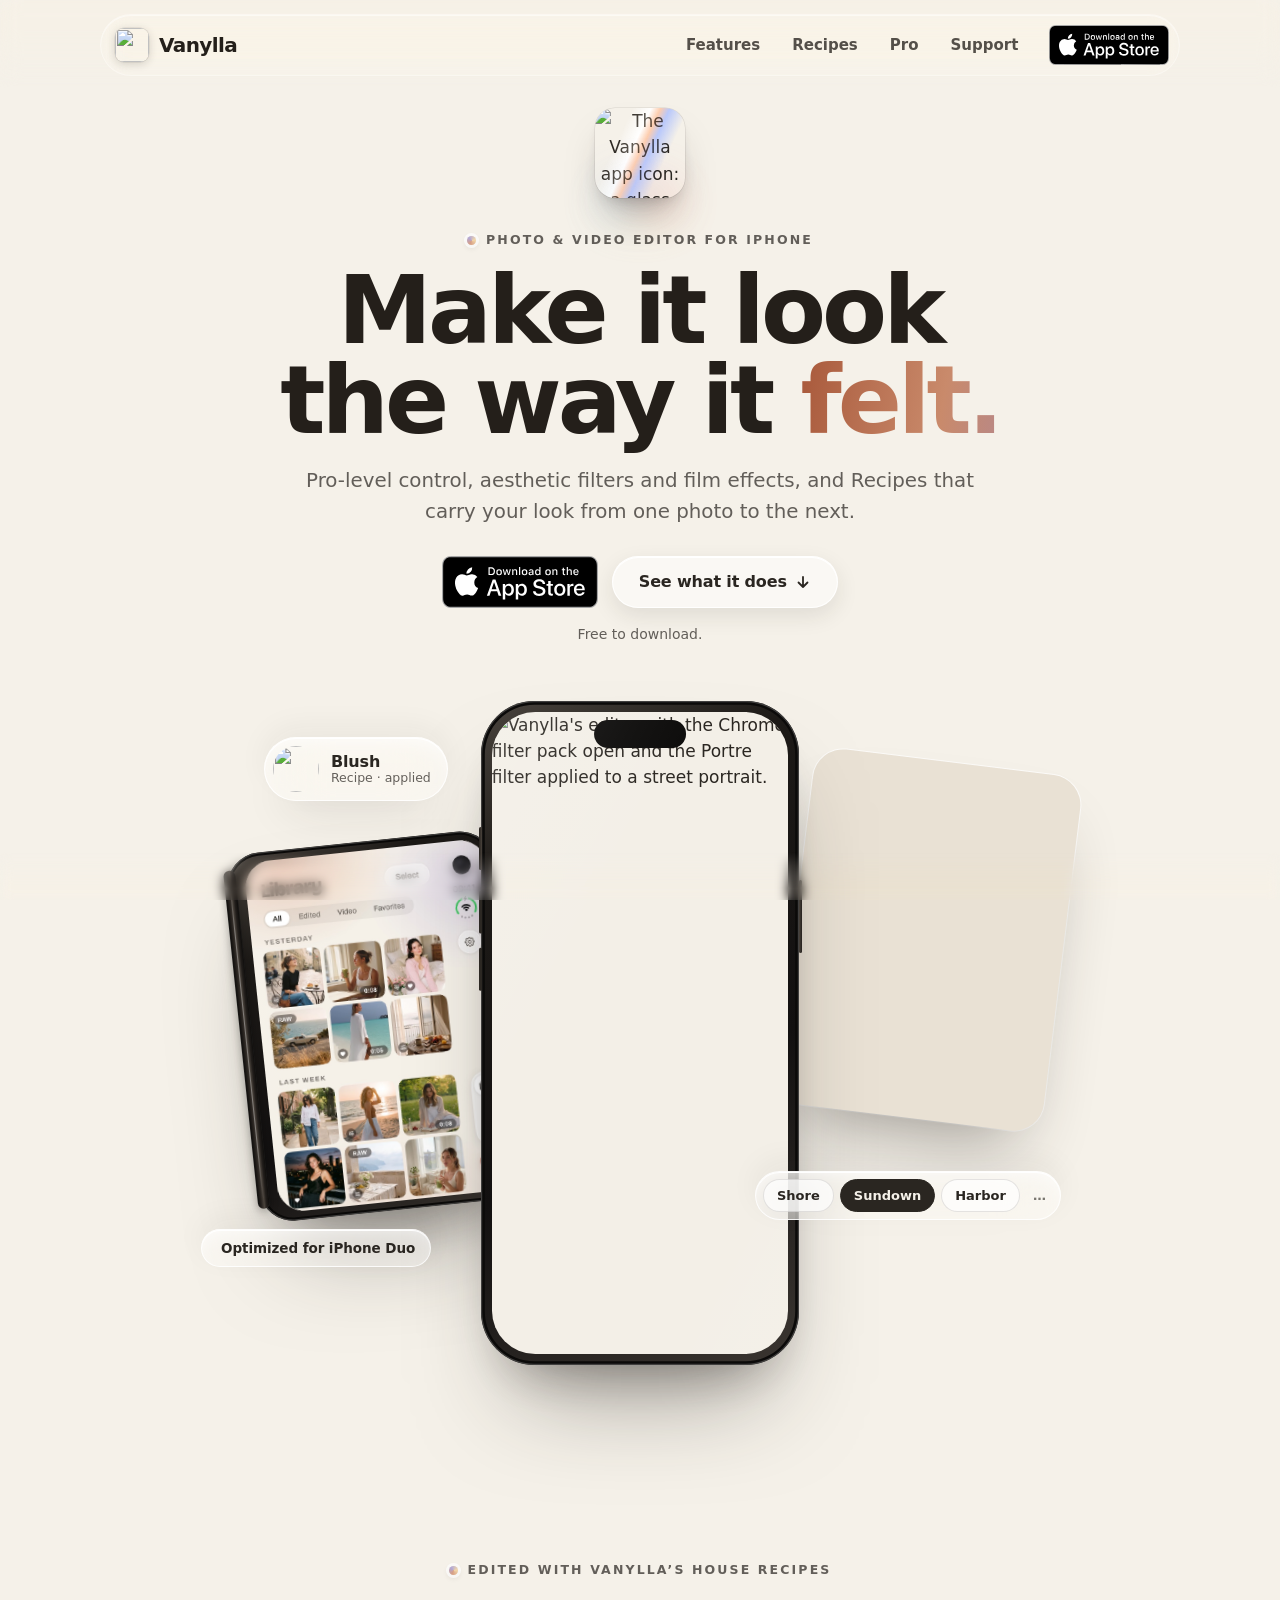
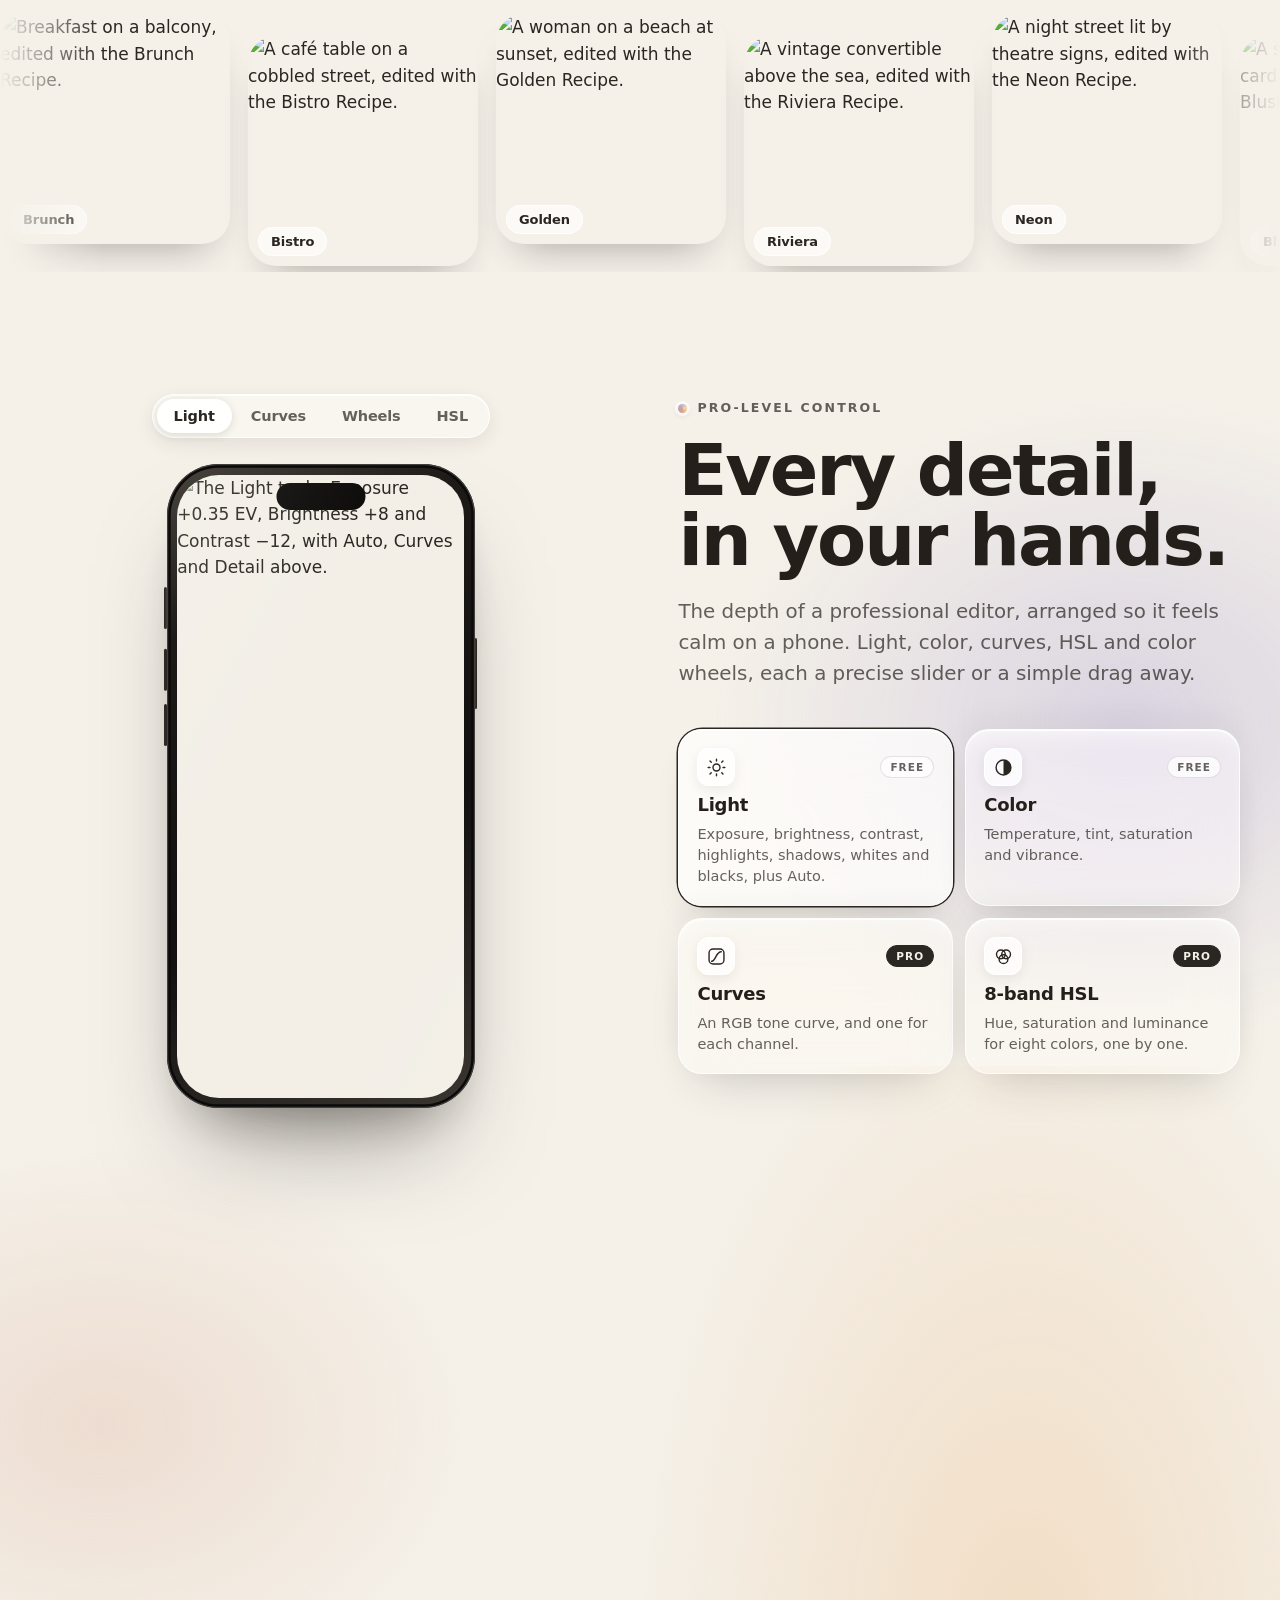
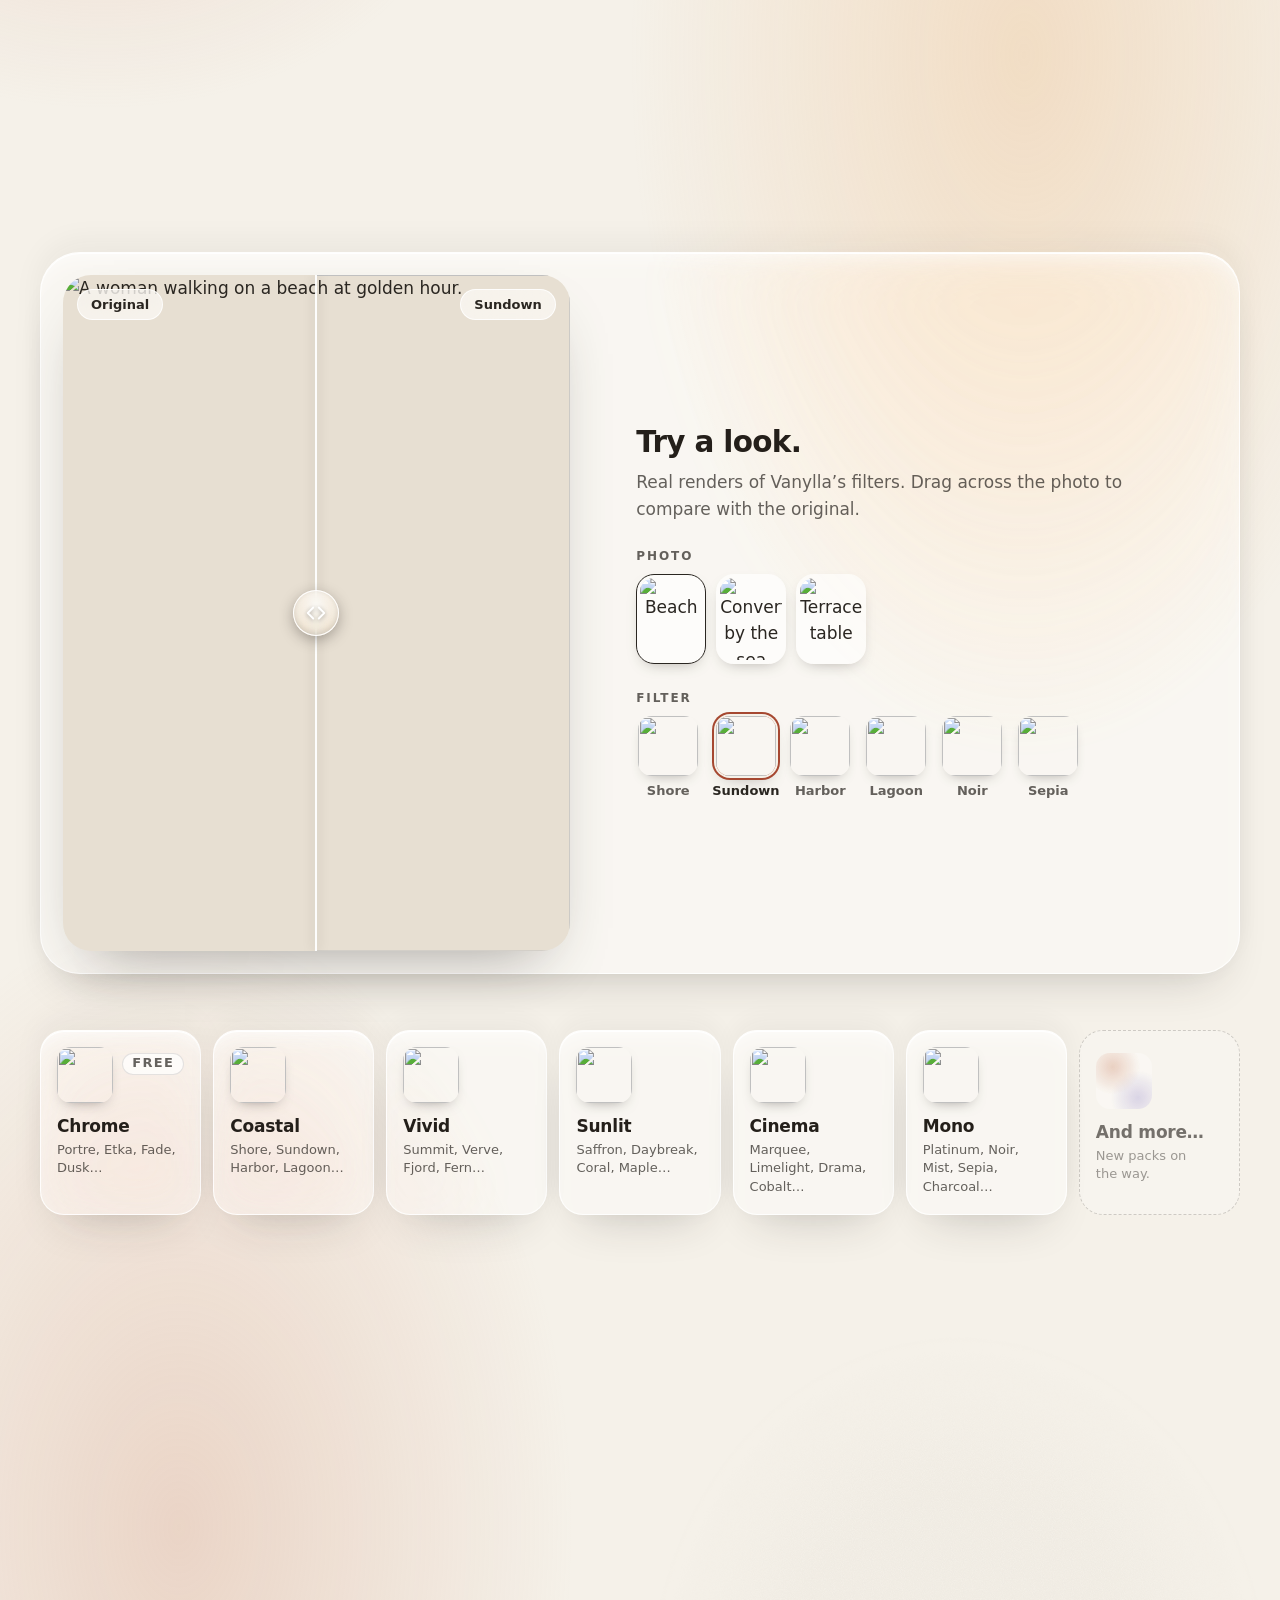
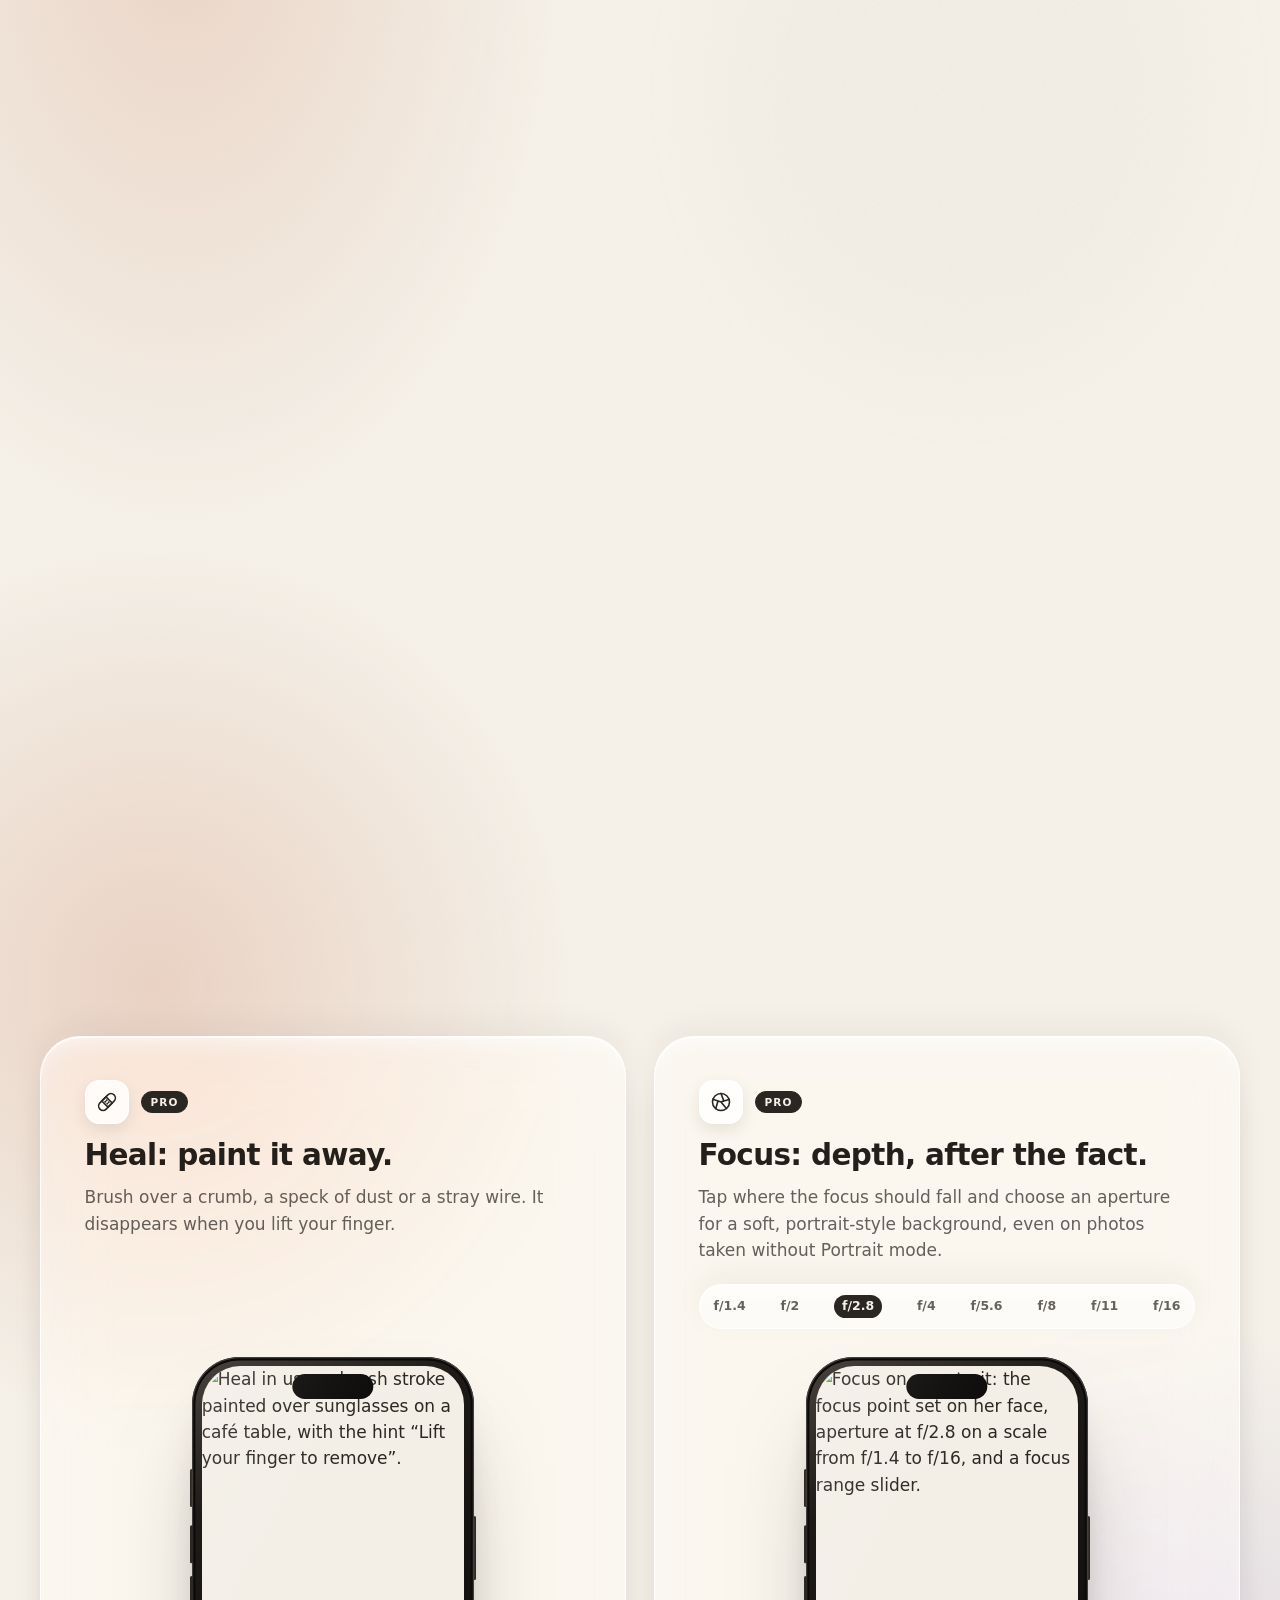
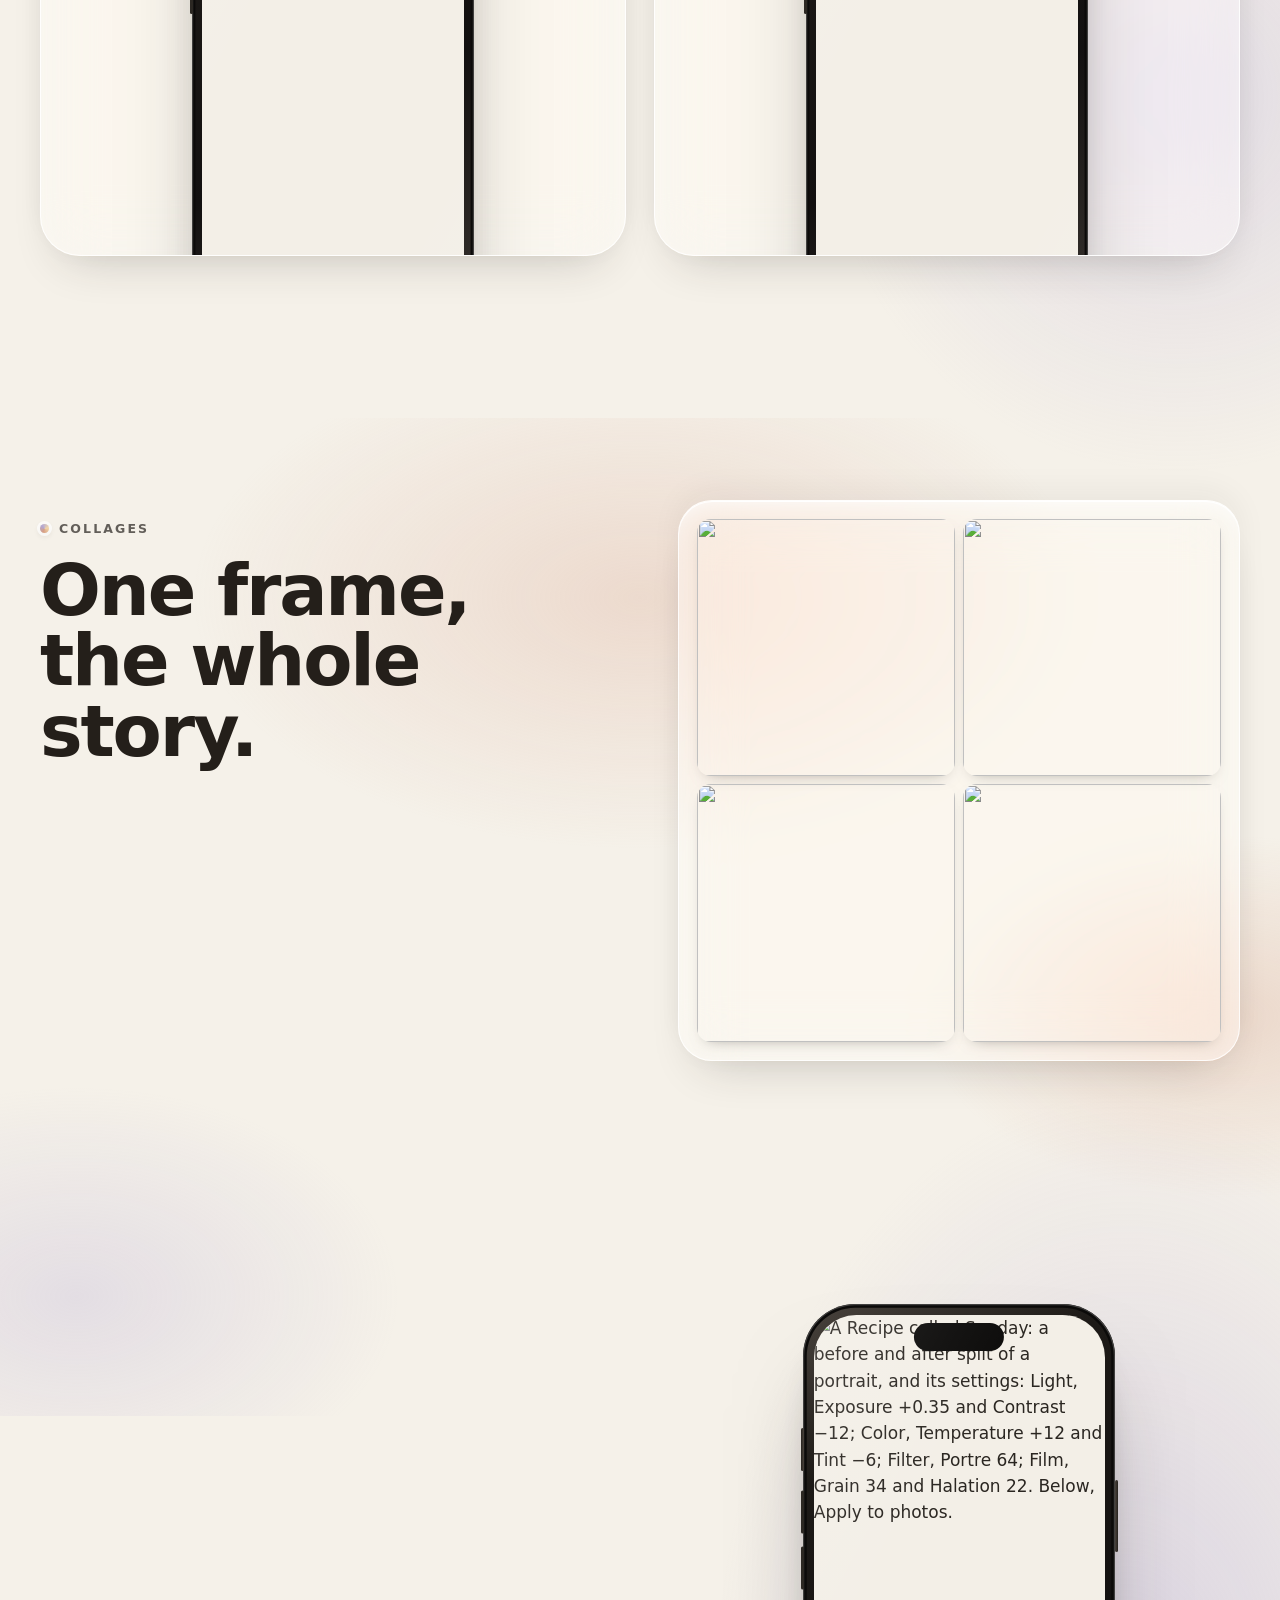
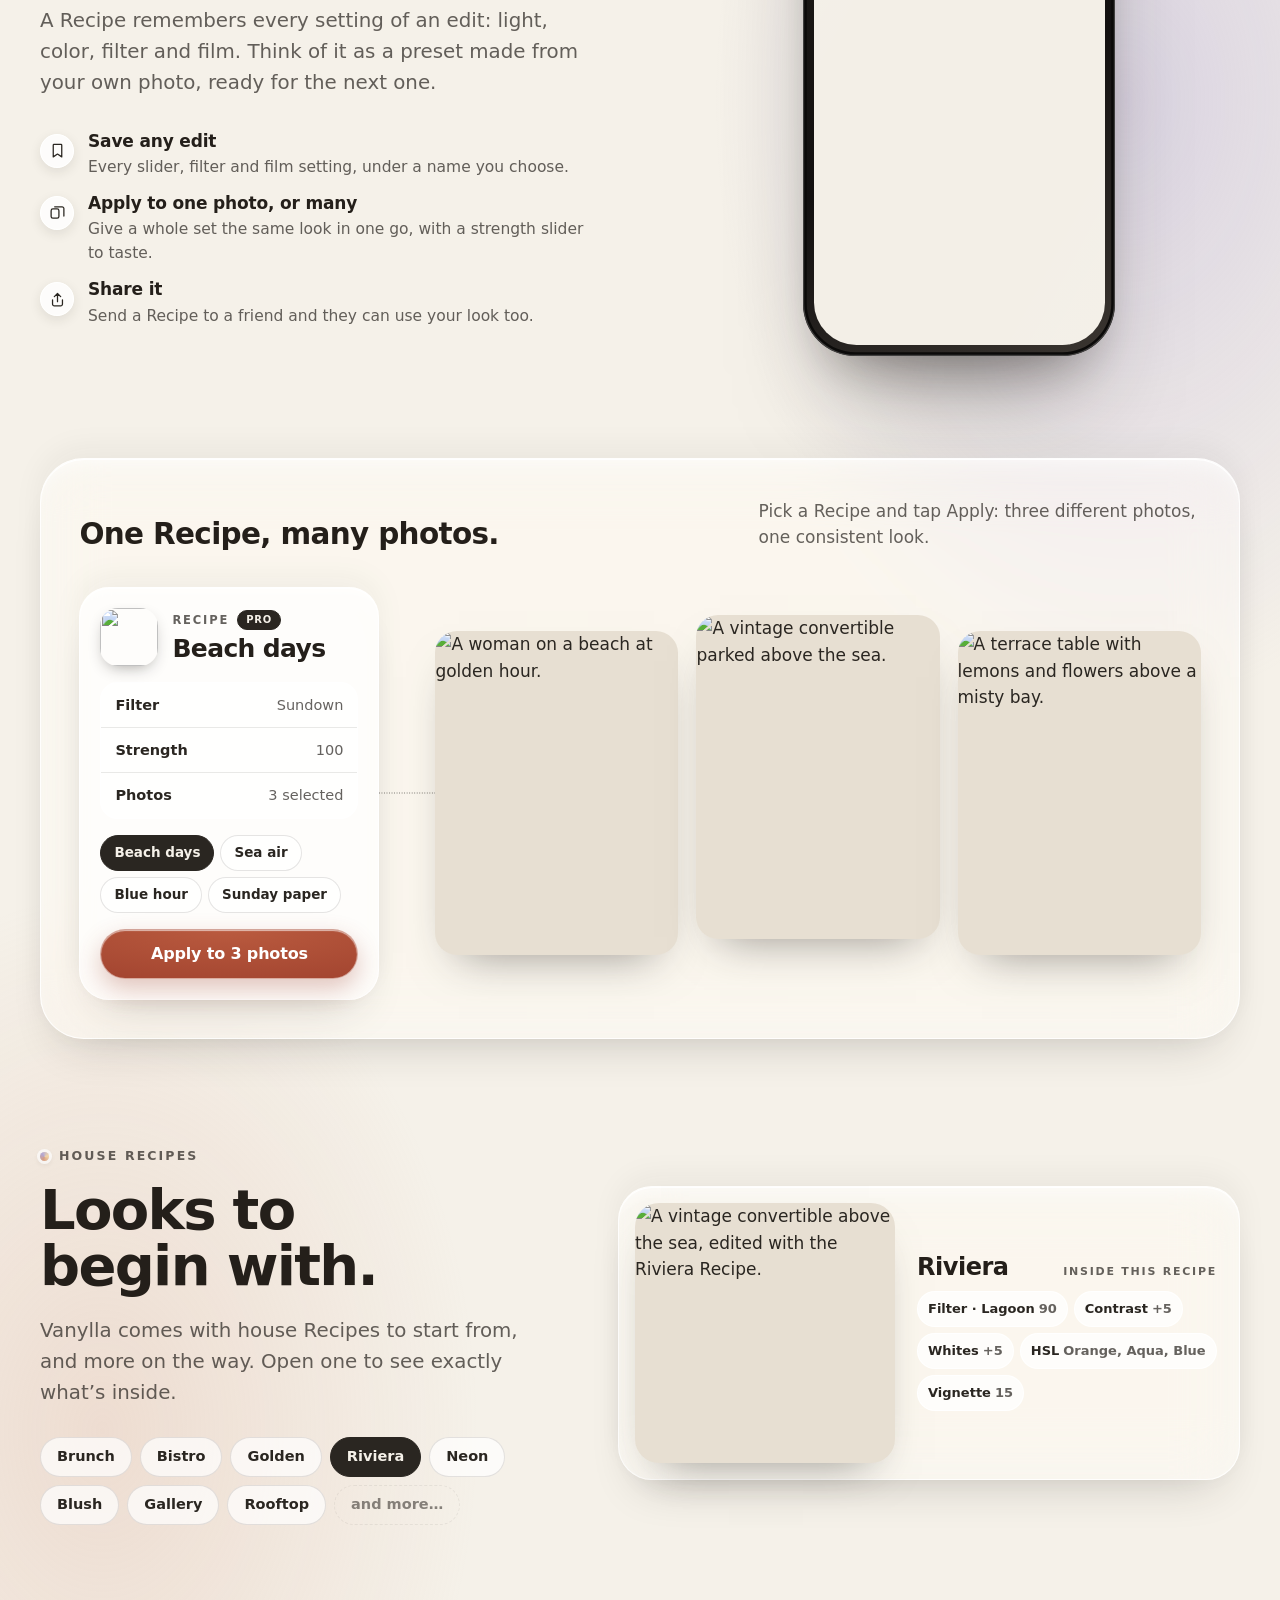
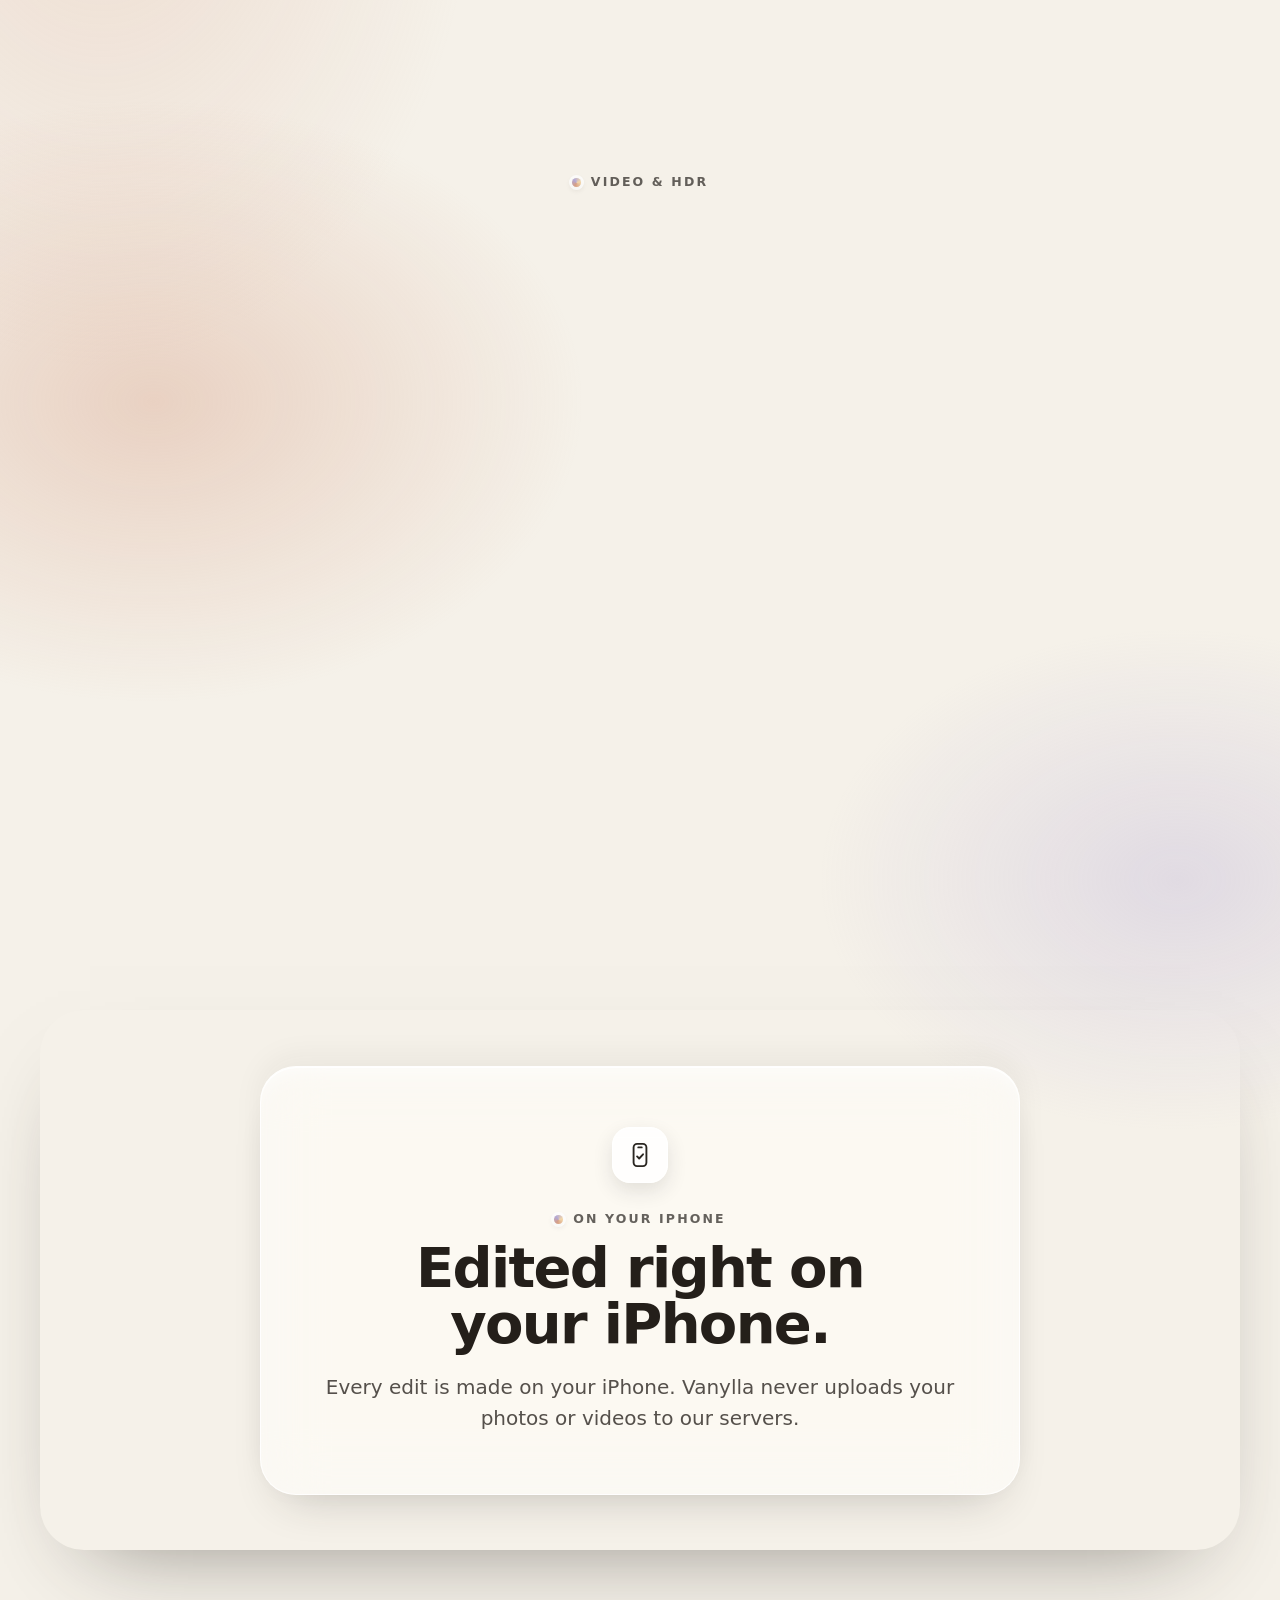
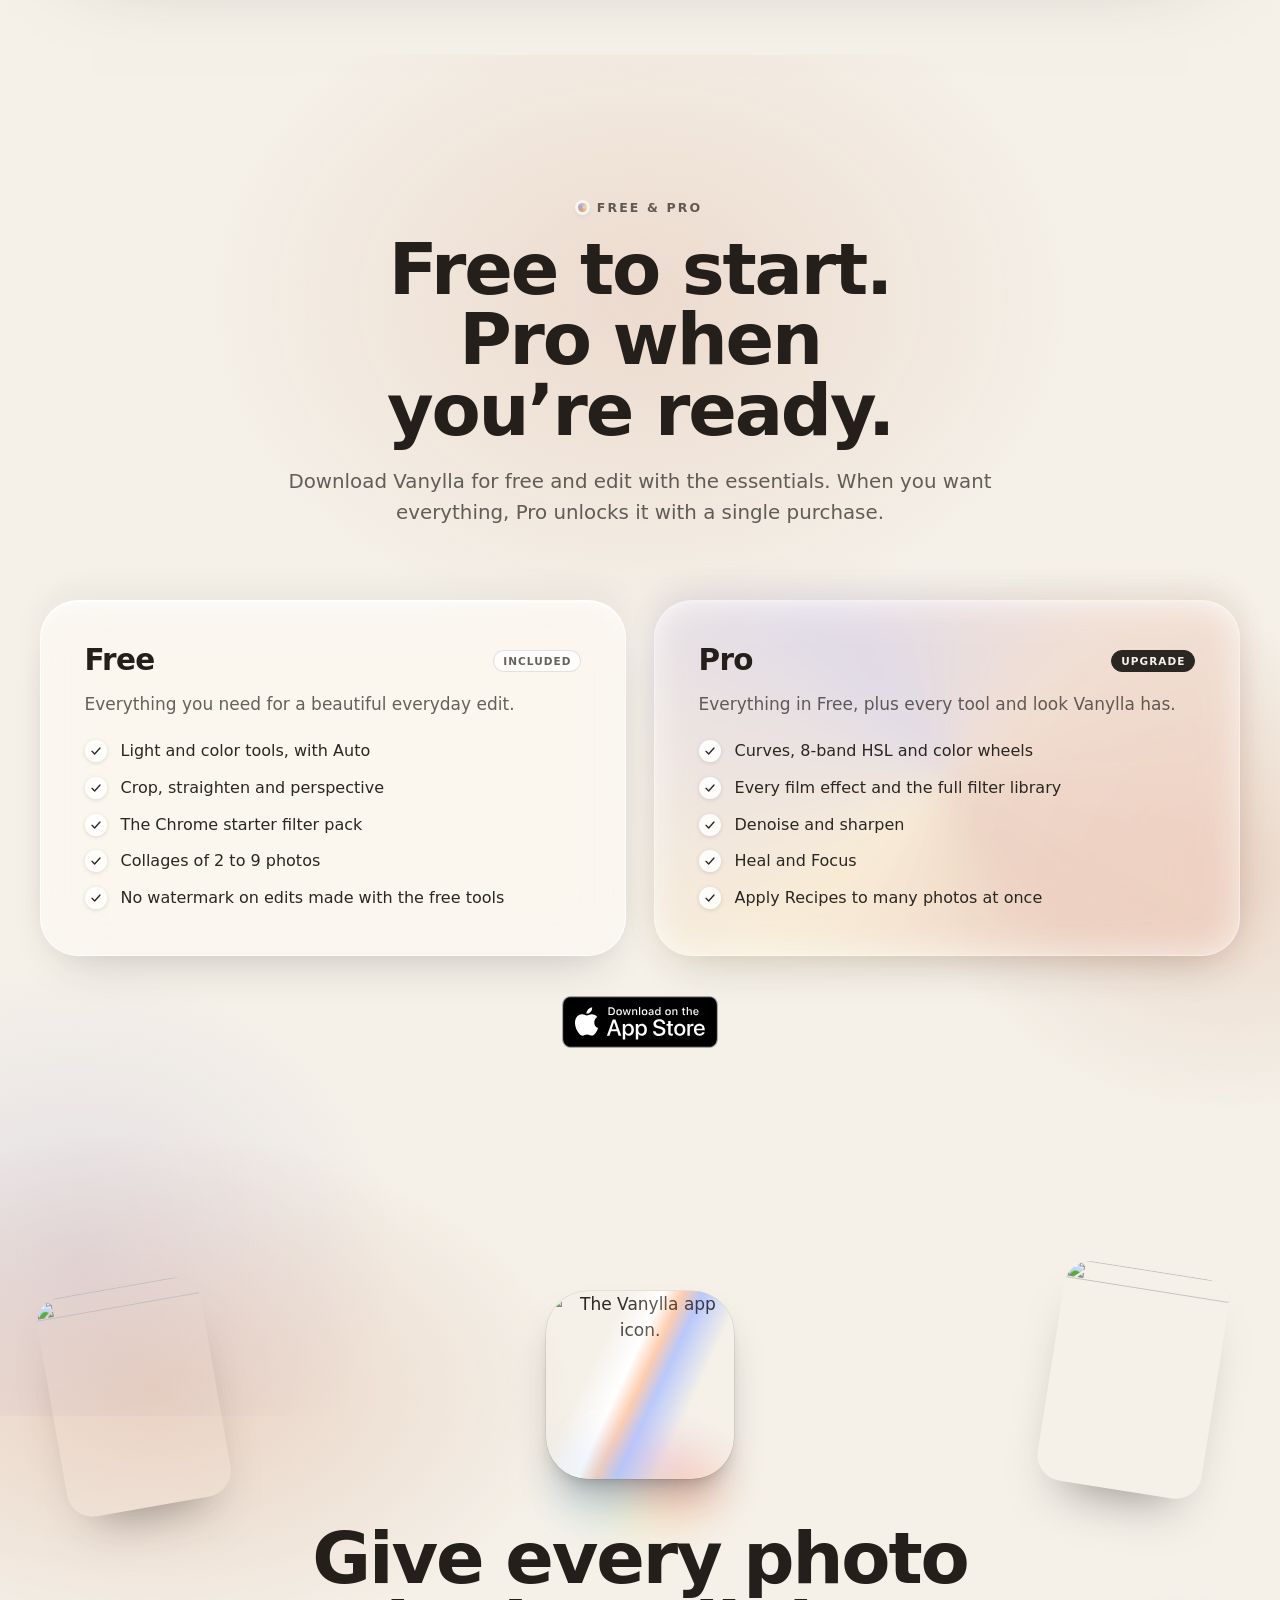
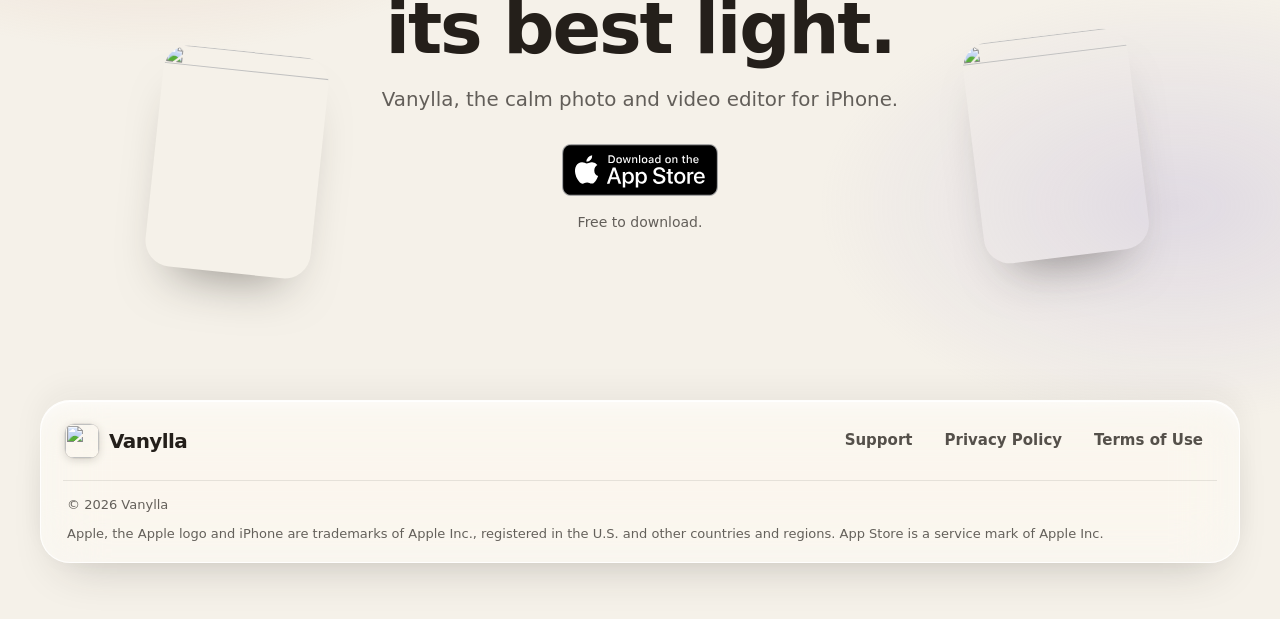
==== index.html @ 4b3074e1 "Official App Store badge; fixed compare slider; no counts of looks; iPhone Duo in the hero; film hea" ====
<!doctype html>
<html lang="en">
<head>
  <meta charset="utf-8">
  <meta name="viewport" content="width=device-width, initial-scale=1, viewport-fit=cover">
  <title>Vanylla — Photo &amp; video editor for iPhone</title>
  <meta name="description" content="Vanylla is a photo and video editor for iPhone: pro-level controls, aesthetic filters and film effects, Heal and Focus, collages, and Recipes that carry your look from one photo to many.">
  <meta name="theme-color" content="#F5F1E9">
  <meta name="color-scheme" content="light">
  <link rel="canonical" href="https://davidkalaejian.github.io/Vanylla.app/">
  <link rel="icon" type="image/png" sizes="64x64" href="assets/icon/favicon-64.png">
  <link rel="apple-touch-icon" href="assets/icon/apple-touch-icon.png">
  <meta property="og:type" content="website">
  <meta property="og:site_name" content="Vanylla">
  <meta property="og:url" content="https://davidkalaejian.github.io/Vanylla.app/">
  <meta property="og:title" content="Vanylla — Photo &amp; video editor for iPhone">
  <meta property="og:description" content="Pro-level control, aesthetic filters and film effects, Heal and Focus, collages, and Recipes that carry your look from one photo to many.">
  <meta property="og:image" content="https://davidkalaejian.github.io/Vanylla.app/assets/og.jpg">
  <meta property="og:image:width" content="1200">
  <meta property="og:image:height" content="630">
  <meta property="og:image:alt" content="The Vanylla app icon on a warm cream background beside photos edited in Vanylla.">
  <meta name="twitter:card" content="summary_large_image">
  <meta name="twitter:title" content="Vanylla — Photo &amp; video editor for iPhone">
  <meta name="twitter:description" content="Pro-level control, aesthetic filters and film effects, Heal and Focus, collages, and Recipes.">
  <meta name="twitter:image" content="https://davidkalaejian.github.io/Vanylla.app/assets/og.jpg">
  <link rel="preload" href="assets/fonts/BricolageGrotesque.woff" as="font" type="font/woff" crossorigin>
  <link rel="preload" href="assets/fonts/Archivo.woff" as="font" type="font/woff" crossorigin>
  <link rel="stylesheet" href="assets/css/site.css">
  <script>
    /* Hide-then-reveal only when JS runs; if site.js never arrives, show everything after 3 s. */
    document.documentElement.classList.add("js");
    setTimeout(function () { if (!window.VANYLLA_READY) document.documentElement.classList.remove("js"); }, 3000);
  </script>
  <script src="assets/js/site.js" defer></script>
</head>
<body>
  <a class="skip-link" href="#main">Skip to content</a>
  <div class="atmos" aria-hidden="true"><i></i><i></i><i></i></div>
  <div class="edge edge--top" aria-hidden="true"></div>
  <div class="edge edge--bottom" aria-hidden="true"></div>

  <header class="nav" data-nav>
    <nav class="nav-bar" aria-label="Primary">
      <a class="brand" href="index.html" aria-label="Vanylla, home">
        <img src="assets/icon/icon-128.jpg" width="34" height="34" alt="">
        <span>Vanylla</span>
      </a>
      <ul class="nav-links">
        <li><a href="#features">Features</a></li>
        <li><a href="#recipes">Recipes</a></li>
        <li><a href="#pro">Pro</a></li>
        <li><a href="support.html">Support</a></li>
      </ul>
      <a class="badge badge--nav" data-store href="#download"><img src="assets/img/app-store-badge.svg" alt="Download on the App Store" width="120" height="40"></a>
      <button class="nav-menu" type="button" aria-expanded="false" aria-controls="nav-sheet" data-menu>
        <span class="visually-hidden">Menu</span>
        <svg class="i-open" viewBox="0 0 24 24" aria-hidden="true"><path d="M4 8h16M4 16h16" stroke="currentColor" stroke-width="2" stroke-linecap="round"/></svg>
        <svg class="i-close" viewBox="0 0 24 24" aria-hidden="true"><path d="M6 6l12 12M18 6L6 18" stroke="currentColor" stroke-width="2" stroke-linecap="round"/></svg>
      </button>
    </nav>
    <div class="nav-sheet glass" id="nav-sheet">
      <a href="#features">Features</a>
      <a href="#recipes">Recipes</a>
      <a href="#pro">Pro</a>
      <a href="support.html">Support</a>
    </div>
  </header>

  <main id="main">
    <!-- Hero -->
    <section class="section hero" id="top" aria-labelledby="hero-title" data-hero>
      <div class="wrap hero-copy" data-hero-copy data-stagger>
        <div class="app-icon reveal">
          <div class="float">
            <img src="assets/icon/icon-512.jpg" width="512" height="512" alt="The Vanylla app icon: a glass and paper V with a terracotta dot.">
            <span class="caustic" aria-hidden="true"></span>
          </div>
          <span class="glow" aria-hidden="true"></span>
        </div>
        <p class="eyebrow reveal">Photo &amp; video editor for iPhone</p>
        <h1 class="display reveal" id="hero-title">Make it look the way it <span class="shine">felt.</span></h1>
        <p class="lede reveal">Pro-level control, aesthetic filters and film effects, and Recipes that carry your look from one photo to the next.</p>
        <div class="cta-row reveal">
          <a class="badge" data-store href="#download"><img src="assets/img/app-store-badge.svg" alt="Download on the App Store" width="156" height="52"></a>
          <a class="btn-glass" href="#features">See what it does
            <svg viewBox="0 0 16 16" aria-hidden="true"><path d="M8 3v10M3.5 8.5 8 13l4.5-4.5" fill="none" stroke="currentColor" stroke-width="1.8" stroke-linecap="round" stroke-linejoin="round"/></svg>
          </a>
        </div>
        <p class="fine reveal">Free to download.</p>
      </div>

      <div class="wrap hero-stage">
        <div class="hs-left"><div class="px" data-depth="0.04">
          <div class="duo-device reveal" style="--i:1">
            <div class="duo-screen"><img src="assets/img/screens/duo-library.jpg" srcset="assets/img/screens/duo-library.jpg 699w, assets/img/screens/duo-library-1398.jpg 1398w" sizes="(max-width: 640px) 196px, 290px" width="699" height="1017" alt="Vanylla's Library on the cover display of a folded iPhone Duo, with its rail of tabs at the side."></div>
          </div>
          <p class="duo-label glass reveal" style="--i:4"><svg viewBox="0 0 24 24" aria-hidden="true"><rect x="4.5" y="3" width="15" height="18" rx="3.2"/><path d="M4.5 6.5v11"/></svg>Optimized for iPhone Duo</p>
        </div></div>
        <div class="hs-center"><div class="px" data-depth="-0.03">
          <div class="phone reveal" style="--i:2">
            <div class="screen"><img src="assets/img/screens/editor-filters.jpg" srcset="assets/img/screens/editor-filters.jpg 599w, assets/img/screens/editor-filters-1179.jpg 1179w" sizes="(max-width: 640px) 236px, 296px" width="599" height="1300" alt="Vanylla's editor with the Chrome filter pack open and the Portre filter applied to a street portrait."></div>
          </div>
        </div></div>
        <div class="hs-right"><div class="px" data-depth="0.05">
          <div class="video-card reveal" style="--i:3">
            <video data-autoplay muted loop playsinline preload="metadata" poster="assets/video/cafe-window-matcha-poster.jpg" width="540" height="720" aria-label="A short clip: a woman drinking matcha by a sunny window.">
              <source src="assets/video/cafe-window-matcha.mp4" type="video/mp4">
            </video>
          </div>
        </div></div>

        <div class="float-ui fu-recipe glass reveal px" data-depth="0.03" style="--i:4" aria-hidden="true">
          <img src="assets/img/recipes/recipe-pink-soft-after.jpg" width="508" height="508" alt="">
          <span><b>Blush</b><small>Recipe · applied</small></span>
        </div>
        <div class="float-ui fu-chips glass reveal px" data-depth="0.03" style="--i:5" aria-hidden="true">
          <span>Shore</span><span class="on">Sundown</span><span>Harbor</span><span class="more">…</span>
        </div>
        <p class="duo-label-m glass reveal" style="--i:5" aria-hidden="true"><svg viewBox="0 0 24 24" aria-hidden="true"><rect x="4.5" y="3" width="15" height="18" rx="3.2"/><path d="M4.5 6.5v11"/></svg>Optimized for iPhone Duo</p>
      </div>
    </section>

    <!-- Ribbon of house Recipes -->
    <section class="ribbon-section" aria-label="Photos edited with Vanylla's house Recipes">
      <p class="eyebrow ribbon-label reveal">Edited with Vanylla’s house Recipes</p>
      <div class="ribbon reveal">
        <div class="ribbon-track">
          <figure><img draggable="false" src="assets/img/recipes/recipe-warm-morning-after.jpg" width="508" height="508" loading="lazy" decoding="async" alt="Breakfast on a balcony, edited with the Brunch Recipe."><figcaption>Brunch</figcaption></figure>
          <figure><img draggable="false" src="assets/img/recipes/recipe-soft-cafe-after.jpg" width="508" height="508" loading="lazy" decoding="async" alt="A café table on a cobbled street, edited with the Bistro Recipe."><figcaption>Bistro</figcaption></figure>
          <figure><img draggable="false" src="assets/img/recipes/recipe-golden-glow-after.jpg" width="508" height="508" loading="lazy" decoding="async" alt="A woman on a beach at sunset, edited with the Golden Recipe."><figcaption>Golden</figcaption></figure>
          <figure><img draggable="false" src="assets/img/recipes/recipe-vivid-coast-after.jpg" width="508" height="508" loading="lazy" decoding="async" alt="A vintage convertible above the sea, edited with the Riviera Recipe."><figcaption>Riviera</figcaption></figure>
          <figure><img draggable="false" src="assets/img/recipes/recipe-city-night-after.jpg" width="508" height="508" loading="lazy" decoding="async" alt="A night street lit by theatre signs, edited with the Neon Recipe."><figcaption>Neon</figcaption></figure>
          <figure><img draggable="false" src="assets/img/recipes/recipe-pink-soft-after.jpg" width="508" height="508" loading="lazy" decoding="async" alt="A soft portrait in a pink cardigan, edited with the Blush Recipe."><figcaption>Blush</figcaption></figure>
          <figure><img draggable="false" src="assets/img/recipes/recipe-street-mono-after.jpg" width="508" height="508" loading="lazy" decoding="async" alt="A laughing woman at a café, in black and white with the Gallery Recipe."><figcaption>Gallery</figcaption></figure>
          <figure><img draggable="false" src="assets/img/recipes/recipe-dusk-cool-after.jpg" width="508" height="508" loading="lazy" decoding="async" alt="A portrait on a rooftop at dusk, edited with the Rooftop Recipe."><figcaption>Rooftop</figcaption></figure>
          <!-- second pass for a seamless loop -->
          <figure aria-hidden="true"><img draggable="false" src="assets/img/recipes/recipe-warm-morning-after.jpg" width="508" height="508" loading="lazy" decoding="async" alt=""><figcaption>Brunch</figcaption></figure>
          <figure aria-hidden="true"><img draggable="false" src="assets/img/recipes/recipe-soft-cafe-after.jpg" width="508" height="508" loading="lazy" decoding="async" alt=""><figcaption>Bistro</figcaption></figure>
          <figure aria-hidden="true"><img draggable="false" src="assets/img/recipes/recipe-golden-glow-after.jpg" width="508" height="508" loading="lazy" decoding="async" alt=""><figcaption>Golden</figcaption></figure>
          <figure aria-hidden="true"><img draggable="false" src="assets/img/recipes/recipe-vivid-coast-after.jpg" width="508" height="508" loading="lazy" decoding="async" alt=""><figcaption>Riviera</figcaption></figure>
          <figure aria-hidden="true"><img draggable="false" src="assets/img/recipes/recipe-city-night-after.jpg" width="508" height="508" loading="lazy" decoding="async" alt=""><figcaption>Neon</figcaption></figure>
          <figure aria-hidden="true"><img draggable="false" src="assets/img/recipes/recipe-pink-soft-after.jpg" width="508" height="508" loading="lazy" decoding="async" alt=""><figcaption>Blush</figcaption></figure>
          <figure aria-hidden="true"><img draggable="false" src="assets/img/recipes/recipe-street-mono-after.jpg" width="508" height="508" loading="lazy" decoding="async" alt=""><figcaption>Gallery</figcaption></figure>
          <figure aria-hidden="true"><img draggable="false" src="assets/img/recipes/recipe-dusk-cool-after.jpg" width="508" height="508" loading="lazy" decoding="async" alt=""><figcaption>Rooftop</figcaption></figure>
        </div>
      </div>
    </section>

    <!-- Pro-level control -->
    <section class="section" id="features" aria-labelledby="features-title">
      <div class="wash wash--lilac" data-shift="0.14" aria-hidden="true"></div>
      <div class="wrap split">
        <div class="showcase">
          <div class="seg reveal" role="tablist" aria-label="Editor screens" data-tabs>
            <button type="button" role="tab" id="tab-light" aria-controls="panel-control" aria-selected="true">Light</button>
            <button type="button" role="tab" id="tab-curves" aria-controls="panel-control" aria-selected="false" tabindex="-1">Curves</button>
            <button type="button" role="tab" id="tab-wheels" aria-controls="panel-control" aria-selected="false" tabindex="-1">Wheels</button>
            <button type="button" role="tab" id="tab-hsl" aria-controls="panel-control" aria-selected="false" tabindex="-1">HSL</button>
          </div>
          <div class="phone reveal" id="panel-control" role="tabpanel" aria-labelledby="tab-light" style="--i:1">
            <div class="screen">
              <div class="layer is-on" data-panel="tab-light"><img src="assets/img/screens/editor-light.jpg" srcset="assets/img/screens/editor-light.jpg 599w, assets/img/screens/editor-light-1179.jpg 1179w" sizes="(max-width: 640px) 260px, 290px" width="599" height="1300" loading="lazy" decoding="async" alt="The Light tools: Exposure +0.35 EV, Brightness +8 and Contrast −12, with Auto, Curves and Detail above."></div>
              <div class="layer" data-panel="tab-curves" aria-hidden="true"><img src="assets/img/screens/editor-curves.jpg" srcset="assets/img/screens/editor-curves.jpg 599w, assets/img/screens/editor-curves-1179.jpg 1179w" sizes="(max-width: 640px) 260px, 290px" width="599" height="1300" loading="lazy" decoding="async" alt="The tone curve over a histogram, with RGB, red, green and blue channels and a point reading In 174, Out 200."></div>
              <div class="layer" data-panel="tab-wheels" aria-hidden="true"><img src="assets/img/screens/editor-wheels.jpg" srcset="assets/img/screens/editor-wheels.jpg 599w, assets/img/screens/editor-wheels-1179.jpg 1179w" sizes="(max-width: 640px) 260px, 290px" width="599" height="1300" loading="lazy" decoding="async" alt="Three color wheels for shadows, midtones and highlights: shadows toward teal, highlights toward amber."></div>
              <div class="layer" data-panel="tab-hsl" aria-hidden="true"><img src="assets/img/screens/editor-hsl.jpg" srcset="assets/img/screens/editor-hsl.jpg 599w, assets/img/screens/editor-hsl-1179.jpg 1179w" sizes="(max-width: 640px) 260px, 290px" width="599" height="1300" loading="lazy" decoding="async" alt="The HSL tool with eight color swatches; orange selected with hue +12° and saturation +8."></div>
            </div>
          </div>
        </div>

        <div class="feat-copy">
          <div class="sh" data-stagger>
            <p class="eyebrow reveal">Pro-level control</p>
            <h2 class="display reveal" id="features-title">Every detail, in your hands.</h2>
            <p class="lede reveal">The depth of a professional editor, arranged so it feels calm on a phone. Light, color, curves, HSL and color wheels, each a precise slider or a simple drag away.</p>
          </div>
          <ul class="tools" data-stagger>
            <li class="tool glass glass-card reveal" data-tool="tab-light">
              <div class="tool-top"><span class="ico"><svg viewBox="0 0 24 24" aria-hidden="true"><circle cx="12" cy="12" r="4"/><path d="M12 2.5v2M12 19.5v2M4.6 4.6 6 6M18 18l1.4 1.4M2.5 12h2M19.5 12h2M4.6 19.4 6 18M18 6l1.4-1.4"/></svg></span><span class="tag">Free</span></div>
              <h3 class="h4"><button type="button" class="tool-link" data-show-tab="tab-light" aria-controls="panel-control">Light</button></h3>
              <p>Exposure, brightness, contrast, highlights, shadows, whites and blacks, plus Auto.</p>
            </li>
            <li class="tool glass glass-card reveal">
              <div class="tool-top"><span class="ico"><svg viewBox="0 0 24 24" aria-hidden="true"><circle cx="12" cy="12" r="8.5"/><path d="M12 3.5a8.5 8.5 0 0 1 0 17z" fill="currentColor" stroke="none" style="fill:var(--ink)"/></svg></span><span class="tag">Free</span></div>
              <h3 class="h4">Color</h3>
              <p>Temperature, tint, saturation and vibrance.</p>
            </li>
            <li class="tool glass glass-card reveal" data-tool="tab-curves">
              <div class="tool-top"><span class="ico"><svg viewBox="0 0 24 24" aria-hidden="true"><rect x="3.5" y="3.5" width="17" height="17" rx="4.5"/><path d="M6.5 17.5c5-.6 4.6-11 11-11"/></svg></span><span class="tag tag--pro">Pro</span></div>
              <h3 class="h4"><button type="button" class="tool-link" data-show-tab="tab-curves" aria-controls="panel-control">Curves</button></h3>
              <p>An RGB tone curve, and one for each channel.</p>
            </li>
            <li class="tool glass glass-card reveal" data-tool="tab-hsl">
              <div class="tool-top"><span class="ico"><svg viewBox="0 0 24 24" aria-hidden="true"><circle cx="9" cy="9.5" r="5"/><circle cx="15" cy="9.5" r="5"/><circle cx="12" cy="15" r="5"/></svg></span><span class="tag tag--pro">Pro</span></div>
              <h3 class="h4"><button type="button" class="tool-link" data-show-tab="tab-hsl" aria-controls="panel-control">8-band HSL</button></h3>
              <p>Hue, saturation and luminance for eight colors, one by one.</p>
            </li>
            <li class="tool glass glass-card reveal" data-tool="tab-wheels">
              <div class="tool-top"><span class="ico"><svg viewBox="0 0 24 24" aria-hidden="true"><circle cx="12" cy="12" r="8.5"/><circle cx="14.6" cy="9.8" r="2.1"/></svg></span><span class="tag tag--pro">Pro</span></div>
              <h3 class="h4"><button type="button" class="tool-link" data-show-tab="tab-wheels" aria-controls="panel-control">Color wheels</button></h3>
              <p>Tone shadows, midtones and highlights separately.</p>
            </li>
            <li class="tool glass glass-card reveal">
              <div class="tool-top"><span class="ico"><svg viewBox="0 0 24 24" aria-hidden="true"><path d="M12 4.2 20.4 19H3.6z"/><path d="M12 4.2V19"/></svg></span><span class="tag tag--pro">Pro</span></div>
              <h3 class="h4">Detail</h3>
              <p>Denoise and sharpen, for crisp edges and clean shadows.</p>
            </li>
          </ul>
        </div>
      </div>
    </section>

    <!-- Filters & film -->
    <section class="section" id="looks" aria-labelledby="looks-title">
      <div class="wash wash--golden" data-shift="0.12" aria-hidden="true"></div>
      <div class="wrap">
        <div class="sh sh--center" data-stagger>
          <p class="eyebrow reveal">Filters &amp; film</p>
          <h2 class="display reveal" id="looks-title">Looks with a soft spot for film.</h2>
          <p class="lede reveal">Aesthetic filters in curated packs, each with an intensity slider. Then add the character of film: grain, halation, bloom and the soft glow that make a photo feel like a memory.</p>
        </div>

        <div class="lab glass glass-card reveal reveal--flat" data-lab>
          <div class="lab-stage" data-lab-stage style="--pos:50%">
            <div class="lab-swap">
              <img draggable="false" class="lab-orig" data-lab-orig src="assets/img/looks/beach-original.jpg" width="896" height="1200" loading="lazy" decoding="async" alt="A woman walking on a beach at golden hour.">
              <div class="lab-looks" data-lab-looks>
                <img draggable="false" data-look="airy-cool" src="assets/img/looks/beach-airy-cool.jpg" width="896" height="1200" loading="lazy" decoding="async" alt="">
                <img draggable="false" data-look="golden-warm" class="is-on" src="assets/img/looks/beach-golden-warm.jpg" width="896" height="1200" loading="lazy" decoding="async" alt="">
                <img draggable="false" data-look="moody-blue" src="assets/img/looks/beach-moody-blue.jpg" width="896" height="1200" loading="lazy" decoding="async" alt="">
                <img draggable="false" data-look="clean-vivid" src="assets/img/looks/beach-clean-vivid.jpg" width="896" height="1200" loading="lazy" decoding="async" alt="">
                <img draggable="false" data-look="mono-contrast" src="assets/img/looks/beach-mono-contrast.jpg" width="896" height="1200" loading="lazy" decoding="async" alt="">
                <img draggable="false" data-look="mono-warm" src="assets/img/looks/beach-mono-warm.jpg" width="896" height="1200" loading="lazy" decoding="async" alt="">
              </div>
            </div>
            <span class="lab-tag lab-tag--l" aria-hidden="true">Original</span>
            <span class="lab-tag lab-tag--r" aria-hidden="true" data-lab-name>Sundown</span>
            <div class="lab-divider" aria-hidden="true"><span class="lab-knob"><svg viewBox="0 0 24 24"><path d="M9 6 3 12l6 6M15 6l6 6-6 6"/></svg></span></div>
            <input class="lab-range" type="range" min="0" max="100" step="1" value="50" aria-label="Compare: drag left to see more of the filter, right to see more of the original" data-lab-range>
          </div>
          <div class="lab-controls">
            <h3 class="h3">Try a look.</h3>
            <p class="body-72" style="margin:0">Real renders of Vanylla’s filters. Drag across the photo to compare with the original.</p>
            <p class="lab-label" id="lab-photo-label">Photo</p>
            <div class="lab-photos" role="radiogroup" aria-labelledby="lab-photo-label" data-radio="photo">
              <button type="button" class="photo-btn" role="radio" aria-checked="true" data-value="beach"><img src="assets/img/looks/thumb-beach.jpg" width="149" height="200" alt="Beach"></button>
              <button type="button" class="photo-btn" role="radio" aria-checked="false" tabindex="-1" data-value="conv"><img src="assets/img/looks/thumb-conv.jpg" width="149" height="200" alt="Convertible by the sea"></button>
              <button type="button" class="photo-btn" role="radio" aria-checked="false" tabindex="-1" data-value="terrace"><img src="assets/img/looks/thumb-terrace.jpg" width="149" height="200" alt="Terrace table"></button>
            </div>
            <p class="lab-label" id="lab-look-label">Filter</p>
            <div class="look-strip" role="radiogroup" aria-labelledby="lab-look-label" data-radio="look">
              <button type="button" class="look-btn" role="radio" aria-checked="false" tabindex="-1" data-value="airy-cool"><img data-thumb src="assets/img/looks/thumb-beach-airy-cool.jpg" width="160" height="160" alt=""><span>Shore</span></button>
              <button type="button" class="look-btn" role="radio" aria-checked="true" data-value="golden-warm"><img data-thumb src="assets/img/looks/thumb-beach-golden-warm.jpg" width="160" height="160" alt=""><span>Sundown</span></button>
              <button type="button" class="look-btn" role="radio" aria-checked="false" tabindex="-1" data-value="moody-blue"><img data-thumb src="assets/img/looks/thumb-beach-moody-blue.jpg" width="160" height="160" alt=""><span>Harbor</span></button>
              <button type="button" class="look-btn" role="radio" aria-checked="false" tabindex="-1" data-value="clean-vivid"><img data-thumb src="assets/img/looks/thumb-beach-clean-vivid.jpg" width="160" height="160" alt=""><span>Lagoon</span></button>
              <button type="button" class="look-btn" role="radio" aria-checked="false" tabindex="-1" data-value="mono-contrast"><img data-thumb src="assets/img/looks/thumb-beach-mono-contrast.jpg" width="160" height="160" alt=""><span>Noir</span></button>
              <button type="button" class="look-btn" role="radio" aria-checked="false" tabindex="-1" data-value="mono-warm"><img data-thumb src="assets/img/looks/thumb-beach-mono-warm.jpg" width="160" height="160" alt=""><span>Sepia</span></button>
            </div>
            <p class="visually-hidden" aria-live="polite" data-lab-live></p>
          </div>
        </div>

        <ul class="packs" data-stagger aria-label="Filter packs">
          <li class="pack glass glass-card lift reveal"><div class="pack-top"><img src="assets/img/packs/chrome.jpg" width="160" height="160" loading="lazy" decoding="async" alt=""><span class="tag">Free</span></div><b>Chrome</b><span>Portre, Etka, Fade, Dusk…</span></li>
          <li class="pack glass glass-card lift reveal"><div class="pack-top"><img src="assets/img/packs/coastal.jpg" width="160" height="160" loading="lazy" decoding="async" alt=""></div><b>Coastal</b><span>Shore, Sundown, Harbor, Lagoon…</span></li>
          <li class="pack glass glass-card lift reveal"><div class="pack-top"><img src="assets/img/packs/vivid.jpg" width="160" height="160" loading="lazy" decoding="async" alt=""></div><b>Vivid</b><span>Summit, Verve, Fjord, Fern…</span></li>
          <li class="pack glass glass-card lift reveal"><div class="pack-top"><img src="assets/img/packs/sunlit.jpg" width="160" height="160" loading="lazy" decoding="async" alt=""></div><b>Sunlit</b><span>Saffron, Daybreak, Coral, Maple…</span></li>
          <li class="pack glass glass-card lift reveal"><div class="pack-top"><img src="assets/img/packs/cinema.jpg" width="160" height="160" loading="lazy" decoding="async" alt=""></div><b>Cinema</b><span>Marquee, Limelight, Drama, Cobalt…</span></li>
          <li class="pack glass glass-card lift reveal"><div class="pack-top"><img src="assets/img/packs/mono.jpg" width="160" height="160" loading="lazy" decoding="async" alt=""></div><b>Mono</b><span>Platinum, Noir, Mist, Sepia, Charcoal…</span></li>
          <li class="pack pack--more reveal"><div class="pack-top"><span class="more-swatch" aria-hidden="true"></span></div><b>And more…</b><span>New packs on the way.</span></li>
        </ul>

        <div class="film split split--rev">
          <div class="showcase grain-card">
            <div class="phone reveal">
              <div class="screen"><img src="assets/img/screens/editor-film.jpg" srcset="assets/img/screens/editor-film.jpg 599w, assets/img/screens/editor-film-1179.jpg 1179w" sizes="(max-width: 640px) 260px, 290px" width="599" height="1300" loading="lazy" decoding="async" alt="The Film tools with the Super 8 stock on a rooftop portrait at dusk: Intensity 100, Grain 45, Halation 25."></div>
            </div>
            <div class="float-card fc-stock glass reveal" style="--i:2" aria-hidden="true"><span>Halite</span><span class="on">Super 8</span><span>Gate</span><span class="more">…</span></div>
          </div>
          <div class="film-copy" data-stagger>
            <p class="eyebrow reveal">Film effects</p>
            <h3 class="display h-sub reveal">The feel of film.</h3>
            <p class="lede reveal">Start from a film stock, then set the grain, halation and bloom yourself.</p>
            <ul class="film-grid reveal" aria-label="Film controls">
              <li><i aria-hidden="true"></i>Grain</li>
              <li><i aria-hidden="true"></i>Halation</li>
              <li><i aria-hidden="true"></i>Bloom</li>
              <li><i aria-hidden="true"></i>Chromatic aberration</li>
              <li><i aria-hidden="true"></i>Gate weave</li>
              <li><i aria-hidden="true"></i>Vignette</li>
              <li><i aria-hidden="true"></i>Light leaks</li>
              <li><i aria-hidden="true"></i>Dust</li>
            </ul>
          </div>
        </div>
      </div>
    </section>

    <!-- Heal & Focus -->
    <section class="section" id="tools" aria-labelledby="tools-title">
      <div class="wash wash--peach" data-shift="0.12" aria-hidden="true"></div>
      <div class="wrap">
        <div class="sh sh--center" data-stagger>
          <p class="eyebrow reveal">Heal &amp; Focus</p>
          <h2 class="display reveal" id="tools-title">Lose the distraction. Choose the focus.</h2>
          <p class="lede reveal">Two quiet tools for when a photo is almost perfect.</p>
        </div>
        <div class="duo" data-stagger>
          <article class="duo-card glass glass-card reveal">
            <div class="head"><span class="ico"><svg viewBox="0 0 24 24" aria-hidden="true"><g transform="rotate(-45 12 12)"><rect x="2" y="7.6" width="20" height="8.8" rx="4.4"/><rect x="9" y="7.6" width="6" height="8.8"/><path d="M11 10.6h.01M13 10.6h.01M11 13.4h.01M13 13.4h.01" stroke-width="1.9"/></g></svg></span><span class="tag tag--pro">Pro</span></div>
            <h3 class="h3">Heal: paint it away.</h3>
            <p>Brush over a crumb, a speck of dust or a stray wire. It disappears when you lift your finger.</p>
            <div class="phone-peek">
              <div class="phone">
                <div class="screen"><img src="assets/img/screens/editor-heal.jpg" srcset="assets/img/screens/editor-heal.jpg 599w, assets/img/screens/editor-heal-1179.jpg 1179w" sizes="(max-width: 640px) 250px, 270px" width="599" height="1300" loading="lazy" decoding="async" alt="Heal in use: a brush stroke painted over sunglasses on a café table, with the hint “Lift your finger to remove”."></div>
              </div>
            </div>
          </article>
          <article class="duo-card glass glass-card reveal">
            <div class="head"><span class="ico"><svg viewBox="0 0 24 24" aria-hidden="true"><circle cx="12" cy="12" r="8.5"/><g class="aperture-ico"><path d="M12 3.5l2.9 7.6M20.1 9.4l-7.9 2.4M17.4 18.6l-5.2-6.3M6.7 18.7 9 10.9M3.9 9.3l8.2 2.6"/></g></svg></span><span class="tag tag--pro">Pro</span></div>
            <h3 class="h3">Focus: depth, after the fact.</h3>
            <p>Tap where the focus should fall and choose an aperture for a soft, portrait-style background, even on photos taken without Portrait mode.</p>
            <div class="aperture-strip glass" aria-hidden="true"><span>f/1.4</span><span>f/2</span><span class="on">f/2.8</span><span>f/4</span><span>f/5.6</span><span>f/8</span><span>f/11</span><span>f/16</span></div>
            <div class="phone-peek">
              <div class="phone">
                <div class="screen"><img src="assets/img/screens/editor-focus.jpg" srcset="assets/img/screens/editor-focus.jpg 599w, assets/img/screens/editor-focus-1179.jpg 1179w" sizes="(max-width: 640px) 250px, 270px" width="599" height="1300" loading="lazy" decoding="async" alt="Focus on a portrait: the focus point set on her face, aperture at f/2.8 on a scale from f/1.4 to f/16, and a focus range slider."></div>
              </div>
            </div>
          </article>
        </div>
      </div>
    </section>

    <!-- Collages -->
    <section class="section" id="collages" aria-labelledby="collages-title">
      <div class="wash wash--warm" data-shift="0.1" aria-hidden="true"></div>
      <div class="wrap split">
        <div data-stagger>
          <div class="sh">
            <p class="eyebrow reveal">Collages</p>
            <h2 class="display reveal" id="collages-title">One frame, the whole story.</h2>
            <p class="lede reveal">Diptychs, triptychs and grids for two to nine photos. Set the spacing, borders, corners and color, then save it to your library. Collages are part of the free app.</p>
          </div>
          <div class="collage-controls reveal">
            <div class="layout-row"><span id="layout-label">Photos</span>
              <div class="seg" role="radiogroup" aria-labelledby="layout-label" data-radio="layout">
                <button type="button" role="radio" aria-checked="false" tabindex="-1" data-value="2" aria-label="2 photos">2</button>
                <button type="button" role="radio" aria-checked="false" tabindex="-1" data-value="3" aria-label="3 photos">3</button>
                <button type="button" role="radio" aria-checked="true" data-value="4" aria-label="4 photos">4</button>
                <button type="button" role="radio" aria-checked="false" tabindex="-1" data-value="6" aria-label="6 photos">6</button>
                <button type="button" role="radio" aria-checked="false" tabindex="-1" data-value="9" aria-label="9 photos">9</button>
              </div>
            </div>
            <label class="range-row"><span>Spacing</span><input class="range" type="range" min="0" max="20" value="8" data-collage-gap><output data-out>8</output></label>
            <label class="range-row"><span>Corners</span><input class="range" type="range" min="0" max="28" value="14" data-collage-radius><output data-out>14</output></label>
          </div>
        </div>
        <div class="collage-wrap">
          <div class="collage glass glass-card reveal" data-collage aria-label="A collage of 4 photos" role="img">
            <div class="collage-inner">
              <div class="cell" style="--x:0;--y:0;--cw:50;--ch:50"><img draggable="false" src="assets/img/photos/candid-cafe-laugh.jpg" width="672" height="900" loading="lazy" decoding="async" alt=""></div>
              <div class="cell" style="--x:50;--y:0;--cw:50;--ch:50"><img draggable="false" src="assets/img/photos/hotel-breakfast-balcony.jpg" width="672" height="900" loading="lazy" decoding="async" alt=""></div>
              <div class="cell" style="--x:0;--y:50;--cw:50;--ch:50"><img draggable="false" src="assets/img/photos/flower-market-walk.jpg" width="672" height="900" loading="lazy" decoding="async" alt=""></div>
              <div class="cell" style="--x:50;--y:50;--cw:50;--ch:50"><img draggable="false" src="assets/img/photos/marble-cafe-table.jpg" width="672" height="900" loading="lazy" decoding="async" alt=""></div>
              <div class="cell is-off" style="--x:33.333;--y:33.333;--cw:33.333;--ch:33.333"><img draggable="false" src="assets/img/photos/terrace-portrait.jpg" width="672" height="900" loading="lazy" decoding="async" alt=""></div>
              <div class="cell is-off" style="--x:66.667;--y:33.333;--cw:33.333;--ch:33.333"><img draggable="false" src="assets/img/photos/beach-walk-golden-hour.jpg" width="672" height="900" loading="lazy" decoding="async" alt=""></div>
              <div class="cell is-off" style="--x:0;--y:66.667;--cw:33.333;--ch:33.333"><img draggable="false" src="assets/img/photos/soft-pink-portrait.jpg" width="672" height="900" loading="lazy" decoding="async" alt=""></div>
              <div class="cell is-off" style="--x:33.333;--y:66.667;--cw:33.333;--ch:33.333"><img draggable="false" src="assets/img/photos/vintage-convertible-coast.jpg" width="672" height="900" loading="lazy" decoding="async" alt=""></div>
              <div class="cell is-off" style="--x:66.667;--y:66.667;--cw:33.333;--ch:33.333"><img draggable="false" src="assets/img/photos/mediterranean-terrace.jpg" width="672" height="900" loading="lazy" decoding="async" alt=""></div>
            </div>
          </div>
        </div>
      </div>
    </section>

    <!-- Recipes -->
    <section class="section" id="recipes" aria-labelledby="recipes-title">
      <div class="wash wash--lilac" data-shift="0.12" aria-hidden="true"></div>
      <div class="wrap">
        <div class="split recipe-hero">
          <div data-stagger>
            <p class="eyebrow reveal">Custom Recipes</p>
            <h2 class="display reveal" id="recipes-title">Your look, saved as a Recipe.</h2>
            <p class="lede reveal">A Recipe remembers every setting of an edit: light, color, filter and film. Think of it as a preset made from your own photo, ready for the next one.</p>
            <ul class="points">
              <li class="reveal"><span class="dot"><svg viewBox="0 0 24 24" aria-hidden="true"><path d="M7 3.5h10a1 1 0 0 1 1 1V21l-6-4-6 4V4.5a1 1 0 0 1 1-1z"/></svg></span><div><b>Save any edit</b><span>Every slider, filter and film setting, under a name you choose.</span></div></li>
              <li class="reveal"><span class="dot"><svg viewBox="0 0 24 24" aria-hidden="true"><rect x="3" y="7" width="11" height="13" rx="2.5"/><path d="M8 4h10.5A2.5 2.5 0 0 1 21 6.5V17"/></svg></span><div><b>Apply to one photo, or many</b><span>Give a whole set the same look in one go, with a strength slider to taste.</span></div></li>
              <li class="reveal"><span class="dot"><svg viewBox="0 0 24 24" aria-hidden="true"><path d="M12 15V3.5M7.5 8 12 3.5 16.5 8"/><path d="M5 12.5v6A2.5 2.5 0 0 0 7.5 21h9a2.5 2.5 0 0 0 2.5-2.5v-6"/></svg></span><div><b>Share it</b><span>Send a Recipe to a friend and they can use your look too.</span></div></li>
            </ul>
          </div>
          <div class="showcase">
            <div class="phone reveal" style="--i:1">
              <div class="screen"><img src="assets/img/screens/recipe-detail.jpg" srcset="assets/img/screens/recipe-detail.jpg 599w, assets/img/screens/recipe-detail-1179.jpg 1179w" sizes="(max-width: 640px) 260px, 290px" width="599" height="1300" loading="lazy" decoding="async" alt="A Recipe called Sunday: a before and after split of a portrait, and its settings: Light, Exposure +0.35 and Contrast −12; Color, Temperature +12 and Tint −6; Filter, Portre 64; Film, Grain 34 and Halation 22. Below, Apply to photos."></div>
            </div>
          </div>
        </div>

        <!-- One Recipe, many photos -->
        <div class="preset glass glass-card reveal reveal--flat" data-preset>
          <div class="preset-head">
            <h3 class="h3">One Recipe, many photos.</h3>
            <p class="body-72">Pick a Recipe and tap Apply: three different photos, one consistent look.</p>
          </div>
          <div class="preset-grid">
            <div class="recipe-card glass">
              <div class="rc-top">
                <div class="rc-swatch" aria-hidden="true" data-rc-swatch></div>
                <div class="rc-title"><div class="rc-kicker">Recipe <span class="tag tag--pro">Pro</span></div><div class="rc-name" data-rc-name>Beach days</div></div>
              </div>
              <ul class="rc-rows">
                <li><span>Filter</span><span data-rc-filter>Sundown</span></li>
                <li><span>Strength</span><span>100</span></li>
                <li><span>Photos</span><span>3 selected</span></li>
              </ul>
              <div class="chips" role="radiogroup" aria-label="Recipe" data-radio="recipe">
                <button type="button" class="chip" role="radio" aria-checked="true" data-value="golden-warm">Beach days</button>
                <button type="button" class="chip" role="radio" aria-checked="false" tabindex="-1" data-value="airy-cool">Sea air</button>
                <button type="button" class="chip" role="radio" aria-checked="false" tabindex="-1" data-value="moody-blue">Blue hour</button>
                <button type="button" class="chip" role="radio" aria-checked="false" tabindex="-1" data-value="mono-contrast">Sunday paper</button>
              </div>
              <button type="button" class="apply" data-apply>Apply to 3 photos</button>
            </div>
            <div class="flow" aria-hidden="true">
              <svg viewBox="0 0 200 40" preserveAspectRatio="none">
                <defs><linearGradient id="flowGrad" x1="0" x2="1"><stop offset="0" stop-color="#d6a084"/><stop offset=".5" stop-color="#b2a8d6"/><stop offset="1" stop-color="#deb29e"/></linearGradient></defs>
                <path d="M0 20 H200"/>
                <path class="pulse" d="M0 20 H200"/>
              </svg>
            </div>
            <div class="targets" data-targets>
              <figure class="target" data-photo="beach"><img class="orig" src="assets/img/looks/beach-original.jpg" width="896" height="1200" loading="lazy" decoding="async" alt="A woman on a beach at golden hour."><figcaption><svg viewBox="0 0 16 16" aria-hidden="true"><path d="M3 8.5l3 3 7-7"/></svg><span data-cap>Beach days</span></figcaption></figure>
              <figure class="target" data-photo="conv"><img class="orig" src="assets/img/looks/conv-original.jpg" width="776" height="1040" loading="lazy" decoding="async" alt="A vintage convertible parked above the sea."><figcaption><svg viewBox="0 0 16 16" aria-hidden="true"><path d="M3 8.5l3 3 7-7"/></svg><span data-cap>Beach days</span></figcaption></figure>
              <figure class="target" data-photo="terrace"><img class="orig" src="assets/img/looks/terrace-original.jpg" width="896" height="1200" loading="lazy" decoding="async" alt="A terrace table with lemons and flowers above a misty bay."><figcaption><svg viewBox="0 0 16 16" aria-hidden="true"><path d="M3 8.5l3 3 7-7"/></svg><span data-cap>Beach days</span></figcaption></figure>
            </div>
          </div>
          <p class="visually-hidden" aria-live="polite" data-preset-live></p>
        </div>

        <!-- House Recipes -->
        <div class="house">
          <div data-stagger>
            <p class="eyebrow reveal">House Recipes</p>
            <h3 class="display h-sub reveal">Looks to begin with.</h3>
            <p class="lede reveal">Vanylla comes with house Recipes to start from, and more on the way. Open one to see exactly what’s inside.</p>
            <div class="chips house-chips reveal" role="radiogroup" aria-label="House Recipe" data-radio="house">
              <button type="button" class="chip" role="radio" aria-checked="false" tabindex="-1" data-value="warm-morning">Brunch</button>
              <button type="button" class="chip" role="radio" aria-checked="false" tabindex="-1" data-value="soft-cafe">Bistro</button>
              <button type="button" class="chip" role="radio" aria-checked="false" tabindex="-1" data-value="golden-glow">Golden</button>
              <button type="button" class="chip" role="radio" aria-checked="true" data-value="vivid-coast">Riviera</button>
              <button type="button" class="chip" role="radio" aria-checked="false" tabindex="-1" data-value="city-night">Neon</button>
              <button type="button" class="chip" role="radio" aria-checked="false" tabindex="-1" data-value="pink-soft">Blush</button>
              <button type="button" class="chip" role="radio" aria-checked="false" tabindex="-1" data-value="street-mono">Gallery</button>
              <button type="button" class="chip" role="radio" aria-checked="false" tabindex="-1" data-value="dusk-cool">Rooftop</button>
              <span class="chip chip--more" aria-hidden="true">and more…</span>
            </div>
            <p class="visually-hidden" aria-live="polite" data-house-live></p>
          </div>
          <div class="house-card glass glass-card reveal reveal--flat" data-house-card>
            <div class="house-img"><img src="assets/img/recipes/recipe-vivid-coast-after.jpg" width="508" height="508" loading="lazy" decoding="async" alt="A vintage convertible above the sea, edited with the Riviera Recipe." data-house-img></div>
            <div class="ingredients" data-house-ingredients>
              <div class="top"><b data-house-name>Riviera</b><span>Inside this Recipe</span></div>
              <ul data-house-list>
                <li>Filter · Lagoon<em>90</em></li><li>Contrast<em>+5</em></li><li>Whites<em>+5</em></li><li>HSL<em>Orange, Aqua, Blue</em></li><li>Vignette<em>15</em></li>
              </ul>
            </div>
          </div>
        </div>
      </div>
    </section>

    <!-- Video & HDR -->
    <section class="section" id="video" aria-labelledby="video-title">
      <div class="wash wash--peach" data-shift="0.1" aria-hidden="true"></div>
      <div class="wrap">
        <div class="sh sh--center" data-stagger>
          <p class="eyebrow reveal">Video &amp; HDR</p>
          <h2 class="display reveal" id="video-title">Moving pictures, same gentle touch.</h2>
          <p class="lede reveal">Light, color, filters and film work on your video clips too. HDR photos and videos are edited and exported in HDR.</p>
        </div>
        <div class="reels" data-stagger>
          <figure class="reel reveal" data-reel>
            <video muted loop playsinline preload="none" poster="assets/video/european-cafe-lifestyle-poster.jpg" width="720" height="720" aria-label="A clip of a woman at a café table on a European street.">
              <source src="assets/video/european-cafe-lifestyle.mp4" type="video/mp4">
            </video>
            <figcaption class="transport"><button type="button" aria-label="Pause video" data-toggle><svg class="i-pause" viewBox="0 0 14 14" aria-hidden="true"><rect x="2.5" y="1.5" width="3" height="11" rx="1"/><rect x="8.5" y="1.5" width="3" height="11" rx="1"/></svg><svg class="i-play" viewBox="0 0 14 14" aria-hidden="true"><path d="M3.5 1.8v10.4a.6.6 0 0 0 .9.5l8.3-5.2a.6.6 0 0 0 0-1L4.4 1.3a.6.6 0 0 0-.9.5z"/></svg></button><span class="bar" aria-hidden="true"><i></i></span><time aria-hidden="true">0:08</time></figcaption>
          </figure>
          <figure class="reel reveal" data-reel>
            <video muted loop playsinline preload="none" poster="assets/video/maldives-turquoise-breeze-poster.jpg" width="720" height="720" aria-label="A clip of a woman in white walking by turquoise water.">
              <source src="assets/video/maldives-turquoise-breeze.mp4" type="video/mp4">
            </video>
            <figcaption class="transport"><button type="button" aria-label="Pause video" data-toggle><svg class="i-pause" viewBox="0 0 14 14" aria-hidden="true"><rect x="2.5" y="1.5" width="3" height="11" rx="1"/><rect x="8.5" y="1.5" width="3" height="11" rx="1"/></svg><svg class="i-play" viewBox="0 0 14 14" aria-hidden="true"><path d="M3.5 1.8v10.4a.6.6 0 0 0 .9.5l8.3-5.2a.6.6 0 0 0 0-1L4.4 1.3a.6.6 0 0 0-.9.5z"/></svg></button><span class="bar" aria-hidden="true"><i></i></span><time aria-hidden="true">0:05</time></figcaption>
          </figure>
          <figure class="reel reveal" data-reel>
            <video muted loop playsinline preload="none" poster="assets/video/spring-picnic-beauty-poster.jpg" width="720" height="720" aria-label="A clip of a woman reading on a picnic blanket in spring.">
              <source src="assets/video/spring-picnic-beauty.mp4" type="video/mp4">
            </video>
            <figcaption class="transport"><button type="button" aria-label="Pause video" data-toggle><svg class="i-pause" viewBox="0 0 14 14" aria-hidden="true"><rect x="2.5" y="1.5" width="3" height="11" rx="1"/><rect x="8.5" y="1.5" width="3" height="11" rx="1"/></svg><svg class="i-play" viewBox="0 0 14 14" aria-hidden="true"><path d="M3.5 1.8v10.4a.6.6 0 0 0 .9.5l8.3-5.2a.6.6 0 0 0 0-1L4.4 1.3a.6.6 0 0 0-.9.5z"/></svg></button><span class="bar" aria-hidden="true"><i></i></span><time aria-hidden="true">0:08</time></figcaption>
          </figure>
        </div>
      </div>
    </section>

    <!-- Privacy -->
    <section class="section" id="privacy" aria-labelledby="privacy-title" style="padding-top:0">
      <div class="wrap">
        <div class="privacy-card reveal">
          <video data-reel-bg muted loop playsinline preload="none" poster="assets/video/calm-tablecloth-wave-poster.jpg" width="540" height="720" aria-hidden="true" tabindex="-1">
            <source src="assets/video/calm-tablecloth-wave.mp4" type="video/mp4">
          </video>
          <div class="privacy-glass glass">
            <div class="ico"><svg viewBox="0 0 24 24" aria-hidden="true"><rect x="6.5" y="2.5" width="11" height="19" rx="3"/><path d="M10.5 5.5h3"/><path d="M9.5 13.2l1.8 1.8 3.3-3.6"/></svg></div>
            <p class="eyebrow">On your iPhone</p>
            <h2 class="display h-sub" id="privacy-title">Edited right on your iPhone.</h2>
            <p>Every edit is made on your iPhone. Vanylla never uploads your photos or videos to our servers.</p>
          </div>
        </div>
      </div>
    </section>

    <!-- Free & Pro -->
    <section class="section" id="pro" aria-labelledby="pro-title">
      <div class="wash wash--warm" data-shift="0.1" aria-hidden="true"></div>
      <div class="wrap">
        <div class="sh sh--center" data-stagger>
          <p class="eyebrow reveal">Free &amp; Pro</p>
          <h2 class="display reveal" id="pro-title">Free to start.<br>Pro when you’re&nbsp;ready.</h2>
          <p class="lede reveal">Download Vanylla for free and edit with the essentials. When you want everything, Pro unlocks it with a single purchase.</p>
        </div>
        <div class="plans" data-stagger>
          <article class="plan glass glass-card reveal">
            <div class="plan-head"><h3 class="h3">Free</h3><span class="tag">Included</span></div>
            <p class="sub">Everything you need for a beautiful everyday edit.</p>
            <ul>
              <li><svg viewBox="0 0 24 24" aria-hidden="true"><path d="M6 12.5l4 4 8-9"/></svg>Light and color tools, with Auto</li>
              <li><svg viewBox="0 0 24 24" aria-hidden="true"><path d="M6 12.5l4 4 8-9"/></svg>Crop, straighten and perspective</li>
              <li><svg viewBox="0 0 24 24" aria-hidden="true"><path d="M6 12.5l4 4 8-9"/></svg>The Chrome starter filter pack</li>
              <li><svg viewBox="0 0 24 24" aria-hidden="true"><path d="M6 12.5l4 4 8-9"/></svg>Collages of 2 to 9 photos</li>
              <li><svg viewBox="0 0 24 24" aria-hidden="true"><path d="M6 12.5l4 4 8-9"/></svg>No watermark on edits made with the free tools</li>
            </ul>
          </article>
          <article class="plan plan--pro glass glass-card reveal">
            <div class="plan-head"><h3 class="h3">Pro</h3><span class="tag tag--pro">Upgrade</span></div>
            <p class="sub">Everything in Free, plus every tool and look Vanylla has.</p>
            <ul>
              <li><svg viewBox="0 0 24 24" aria-hidden="true"><path d="M6 12.5l4 4 8-9"/></svg>Curves, 8-band HSL and color wheels</li>
              <li><svg viewBox="0 0 24 24" aria-hidden="true"><path d="M6 12.5l4 4 8-9"/></svg>Every film effect and the full filter library</li>
              <li><svg viewBox="0 0 24 24" aria-hidden="true"><path d="M6 12.5l4 4 8-9"/></svg>Denoise and sharpen</li>
              <li><svg viewBox="0 0 24 24" aria-hidden="true"><path d="M6 12.5l4 4 8-9"/></svg>Heal and Focus</li>
              <li><svg viewBox="0 0 24 24" aria-hidden="true"><path d="M6 12.5l4 4 8-9"/></svg>Apply Recipes to many photos at once</li>
            </ul>
          </article>
        </div>
        <div class="plans-foot reveal">
          <a class="badge" data-store href="#download"><img src="assets/img/app-store-badge.svg" alt="Download on the App Store" width="156" height="52"></a>
        </div>
      </div>
    </section>

    <!-- Final call to action -->
    <section class="section final" id="download" aria-labelledby="download-title">
      <div class="wash wash--peach" data-shift="0.08" aria-hidden="true"></div>
      <div class="fan" aria-hidden="true">
        <img class="reveal" src="assets/img/photos/terrace-portrait.jpg" width="672" height="900" loading="lazy" decoding="async" alt="">
        <img class="reveal" style="--i:1" src="assets/img/photos/flower-market-walk.jpg" width="672" height="900" loading="lazy" decoding="async" alt="">
        <img class="reveal" style="--i:2" src="assets/img/photos/mediterranean-terrace.jpg" width="672" height="900" loading="lazy" decoding="async" alt="">
        <img class="reveal" style="--i:3" src="assets/img/photos/soft-pink-portrait.jpg" width="672" height="900" loading="lazy" decoding="async" alt="">
      </div>
      <div class="wrap center" data-stagger>
        <div class="app-icon reveal">
          <div class="float">
            <img src="assets/icon/icon-512.jpg" width="512" height="512" loading="lazy" decoding="async" alt="The Vanylla app icon.">
            <span class="caustic" aria-hidden="true"></span>
          </div>
          <span class="glow" aria-hidden="true"></span>
        </div>
        <h2 class="display reveal" id="download-title">Give every photo its best light.</h2>
        <p class="lede reveal">Vanylla, the calm photo and video editor for iPhone.</p>
        <div class="cta-row reveal">
          <a class="badge" data-store href="#download"><img src="assets/img/app-store-badge.svg" alt="Download on the App Store" width="156" height="52"></a>
        </div>
        <p class="fine reveal">Free to download.</p>
      </div>
    </section>
  </main>

  <footer class="footer">
    <div class="wrap">
      <div class="footer-bar glass">
        <a class="brand" href="index.html" aria-label="Vanylla, home"><img src="assets/icon/icon-128.jpg" width="34" height="34" alt=""><span>Vanylla</span></a>
        <nav class="footer-links" aria-label="Footer">
          <a href="support.html">Support</a>
          <a href="privacy.html">Privacy Policy</a>
          <a href="terms.html">Terms of Use</a>
        </nav>
        <div class="footer-meta">
          <span>© 2026 Vanylla</span>
          <span>Apple, the Apple logo and iPhone are trademarks of Apple Inc., registered in the U.S. and other countries and regions. App Store is a service mark of Apple Inc.</span>
        </div>
      </div>
    </div>
  </footer>
</body>
</html>
---- assets/css/site.css ----
/* Vanylla — marketing site.
   Light mode only, built from the app's own tokens: cream shell, ink, terracotta accent (primary actions only),
   white glass with backdrop blur, Bricolage Grotesque for display and Archivo for text. Vanilla CSS, no build step. */

/* ---------- Fonts (SIL OFL 1.1, self-hosted; Latin subsets of the variable fonts, licences beside them) ---------- */
@font-face {
  font-family: "Bricolage Grotesque";
  src: url("../fonts/BricolageGrotesque.woff") format("woff");
  font-weight: 200 800;
  font-stretch: 75% 100%;
  font-style: normal;
  font-display: swap;
}
@font-face {
  font-family: "Archivo";
  src: url("../fonts/Archivo.woff") format("woff");
  font-weight: 100 900;
  font-stretch: 62% 125%;
  font-style: normal;
  font-display: swap;
}

/* ---------- Tokens ---------- */
:root {
  color-scheme: light;
  --cream: #F5F1E9;
  --ink: #2A2621;
  --ink-title: #241F1A;
  --ink-80: rgba(42, 38, 33, .8);
  --ink-72: rgba(42, 38, 33, .72);
  --ink-62: rgba(42, 38, 33, .62);
  --hair: rgba(42, 38, 33, .1);
  --hair-2: rgba(42, 38, 33, .12);
  --accent: oklch(0.52 0.13 35);
  --accent-top: oklch(0.58 0.13 37);
  --accent-bottom: oklch(0.49 0.13 33);
  --peach: 214 158 132;
  --lilac: 178 168 214;
  --warm: 222 178 158;
  --glass: rgba(255, 255, 255, .4);
  --glass-edge: rgba(255, 255, 255, .85);
  --glass-shadow:
    inset 0 1px 0 #fff,
    inset 0 14px 22px -14px rgba(255, 255, 255, .9),
    0 -10px 30px rgba(42, 38, 33, .05),
    0 24px 48px -24px rgba(42, 38, 33, .24);
  --blur: blur(30px) saturate(1.7);
  --ease: cubic-bezier(.2, .7, .2, 1);
  --ease-out: cubic-bezier(.16, 1, .3, 1);
  --spring: cubic-bezier(.3, 1.3, .45, 1);
  --maxw: 1200px;
  --gutter: clamp(16px, 4.5vw, 40px);
  --display: "Bricolage Grotesque", "Archivo", ui-sans-serif, system-ui, -apple-system, sans-serif;
  --text: "Archivo", ui-sans-serif, system-ui, -apple-system, "Segoe UI", sans-serif;
  --section-pad: clamp(80px, 9.5vw, 132px);
}

/* ---------- Base ---------- */
*, *::before, *::after { box-sizing: border-box; }
html {
  -webkit-text-size-adjust: 100%;
  text-size-adjust: 100%;
  scroll-behavior: smooth;
  scroll-padding-top: 92px;
  background: var(--cream);
}
body {
  margin: 0;
  min-height: 100vh;
  background: var(--cream);
  color: var(--ink);
  font-family: var(--text);
  font-size: 17px;
  line-height: 1.55;
  font-weight: 400;
  font-variation-settings: "wdth" 100;
  -webkit-font-smoothing: antialiased;
  -moz-osx-font-smoothing: grayscale;
  text-rendering: optimizeLegibility;
  overflow-x: hidden;
}
@supports (overflow: clip) { body { overflow-x: clip; } }
img, video, svg { display: block; max-width: 100%; }
img, video { height: auto; }
a { color: inherit; }
button { font: inherit; color: inherit; }
p { margin: 0 0 1em; }
ul { margin: 0; padding: 0; list-style: none; }
h1, h2, h3, h4 { margin: 0; }
::selection { background: rgb(var(--peach) / .45); color: var(--ink-title); }
:focus-visible { outline: 2.5px solid var(--ink); outline-offset: 3px; }
.visually-hidden {
  position: absolute !important; width: 1px; height: 1px; padding: 0; margin: -1px;
  overflow: hidden; clip: rect(0 0 0 0); white-space: nowrap; border: 0;
}
.skip-link {
  position: fixed; left: 16px; top: 12px; z-index: 200; padding: 10px 16px; border-radius: 99px;
  background: #fff; color: var(--ink); font-weight: 600; text-decoration: none;
  transform: translateY(-160%); transition: transform .25s var(--ease);
}
.skip-link:focus { transform: none; }

.wrap { width: min(100% - 2 * var(--gutter), var(--maxw)); margin-inline: auto; }

/* ---------- Atmosphere: the app's shell washes, drifting, plus a whisper of paper grain ---------- */
.atmos { position: fixed; inset: 0; z-index: -2; pointer-events: none; overflow: hidden; background: var(--cream); }
.atmos i {
  position: absolute; display: block; border-radius: 50%;
  width: 95vmax; height: 70vmax; will-change: transform;
  animation: drift 34s var(--ease) infinite alternate;
}
.atmos i:nth-child(1) { left: -30vmax; top: -34vmax; background: radial-gradient(closest-side, rgb(var(--peach) / .5), rgb(var(--peach) / 0)); }
.atmos i:nth-child(2) { right: -38vmax; top: -24vmax; background: radial-gradient(closest-side, rgb(var(--lilac) / .42), rgb(var(--lilac) / 0)); animation-duration: 41s; animation-delay: -12s; }
.atmos i:nth-child(3) { left: -10vmax; bottom: -46vmax; width: 120vmax; background: radial-gradient(closest-side, rgb(var(--warm) / .34), rgb(var(--warm) / 0)); animation-duration: 47s; animation-delay: -20s; }
.atmos::after {
  content: ""; position: absolute; inset: 0; opacity: .5;
  background-image: url("data:image/svg+xml,%3Csvg xmlns='http://www.w3.org/2000/svg' width='160' height='160'%3E%3Cfilter id='n'%3E%3CfeTurbulence type='fractalNoise' baseFrequency='.9' numOctaves='2' stitchTiles='stitch'/%3E%3CfeColorMatrix values='0 0 0 0 .16 0 0 0 0 .15 0 0 0 0 .13 0 0 0 .07 0'/%3E%3C/filter%3E%3Crect width='100%25' height='100%25' filter='url(%23n)'/%3E%3C/svg%3E");
  background-size: 160px 160px;
}
@keyframes drift {
  0% { transform: translate3d(0, 0, 0) scale(1); }
  50% { transform: translate3d(6vmax, 4vmax, 0) scale(1.08); }
  100% { transform: translate3d(-4vmax, 7vmax, 0) scale(.96); }
}

/* Per-section washes, moved gently by scroll (site.js sets --shift). */
.section { position: relative; padding-block: var(--section-pad); isolation: isolate; }
@supports (overflow: clip) { .section { overflow-x: clip; } }
.wash { position: absolute; inset: -12% 0; z-index: -1; pointer-events: none; transform: translate3d(0, var(--shift, 0px), 0); }
.wash--peach { background: radial-gradient(48% 36% at 12% 30%, rgb(var(--peach) / .38), transparent 70%), radial-gradient(40% 30% at 92% 70%, rgb(var(--lilac) / .3), transparent 70%); }
.wash--lilac { background: radial-gradient(46% 34% at 88% 26%, rgb(var(--lilac) / .4), transparent 70%), radial-gradient(42% 30% at 8% 78%, rgb(var(--warm) / .32), transparent 70%); }
.wash--warm { background: radial-gradient(50% 36% at 50% 18%, rgb(var(--warm) / .36), transparent 70%), radial-gradient(36% 30% at 6% 88%, rgb(var(--lilac) / .26), transparent 70%), radial-gradient(34% 26% at 96% 60%, rgb(var(--peach) / .3), transparent 70%); }
.wash--golden { background: radial-gradient(44% 34% at 80% 20%, rgba(236, 186, 132, .36), transparent 70%), radial-gradient(44% 30% at 14% 70%, rgb(var(--peach) / .34), transparent 70%); }

/* Scroll edges: content arrives through, and leaves under, a band of frosted glass (as iOS does it). */
.edge {
  position: fixed; left: 0; right: 0; z-index: 40; pointer-events: none;
  -webkit-backdrop-filter: blur(10px) saturate(1.3); backdrop-filter: blur(10px) saturate(1.3);
}
.edge--top { top: 0; height: 88px; -webkit-mask-image: linear-gradient(#000 30%, transparent); mask-image: linear-gradient(#000 30%, transparent); }
.edge--bottom { bottom: 0; height: 48px; -webkit-backdrop-filter: blur(6px) saturate(1.2); backdrop-filter: blur(6px) saturate(1.2); transition: opacity .4s var(--ease); -webkit-mask-image: linear-gradient(transparent, #000 75%); mask-image: linear-gradient(transparent, #000 75%); }

.at-end .edge--bottom { opacity: 0; }
@media (max-width: 860px) { .edge--bottom { display: none; } }

/* ---------- Type ---------- */
.display {
  font-family: var(--display);
  font-weight: 800;
  font-optical-sizing: none;
  font-variation-settings: "opsz" 96, "wdth" 100;
  letter-spacing: -.042em;
  line-height: .95;
  color: var(--ink-title);
  text-wrap: balance;
}
h1.display { font-size: clamp(46px, 7.4vw, 100px); }
h2.display { font-size: clamp(38px, 5.6vw, 72px); font-variation-settings: "opsz" 72, "wdth" 100; letter-spacing: -.03em; line-height: .98; }
.h-sub.display { font-size: clamp(34px, 4.4vw, 56px); font-variation-settings: "opsz" 56, "wdth" 100; letter-spacing: -.03em; line-height: 1; }
h1, h2, h3, h4, .h3, .h4, .display { text-wrap: balance; }
p, li { text-wrap: pretty; }
.h3 {
  font-family: var(--display); font-weight: 800; font-optical-sizing: none;
  font-variation-settings: "opsz" 28, "wdth" 100;
  font-size: clamp(23px, 2.3vw, 30px); letter-spacing: -.022em; line-height: 1.08; color: var(--ink-title);
}
.h4 {
  font-family: var(--display); font-weight: 750; font-optical-sizing: none;
  font-variation-settings: "opsz" 18, "wdth" 100;
  font-size: 18px; letter-spacing: -.012em; line-height: 1.2; color: var(--ink-title);
}
.shine {
  background: linear-gradient(100deg, #a8583a 0%, #c98a6b 45%, #9a84b8 100%);
  background-size: 160% 100%;
  -webkit-background-clip: text; background-clip: text;
  color: transparent; -webkit-text-fill-color: transparent;
  animation: shine 9s ease-in-out infinite alternate;
  padding-bottom: .06em;
}
@keyframes shine { from { background-position: 0% 50%; } to { background-position: 100% 50%; } }
.eyebrow {
  display: inline-flex; align-items: center; gap: 10px; margin: 0 0 20px;
  font: 650 12.5px/1 var(--text); letter-spacing: .17em; text-transform: uppercase; color: var(--ink-72);
}
.eyebrow::before {
  content: ""; width: 9px; height: 9px; border-radius: 50%; flex: none;
  background: conic-gradient(from 200deg, rgb(var(--peach)), rgb(var(--lilac)), #f3d7a8, rgb(var(--peach)));
  box-shadow: 0 0 0 3px rgba(255, 255, 255, .7), 0 2px 6px rgba(42, 38, 33, .18);
}
.lede { font-size: clamp(18px, 1.55vw, 21px); line-height: 1.55; color: var(--ink-72); max-width: 36em; margin: 22px 0 0; text-wrap: pretty; }
.body-72 { color: var(--ink-72); }
.fine { font-size: 14px; color: var(--ink-72); margin: 16px 0 0; }
.sh { max-width: 780px; }
.sh--center { margin-inline: auto; text-align: center; }
.sh--center .lede { margin-inline: auto; }

/* ---------- Glass ---------- */
.glass {
  background: var(--glass);
  -webkit-backdrop-filter: var(--blur); backdrop-filter: var(--blur);
  border: 1px solid var(--glass-edge);
  box-shadow: var(--glass-shadow);
}
.glass-card { border-radius: 32px; position: relative; }
.glass-card::after { /* a sheen that sweeps once when the card arrives */
  content: ""; position: absolute; inset: 0; border-radius: inherit; pointer-events: none;
  background: linear-gradient(110deg, transparent 35%, rgba(255, 255, 255, .55) 48%, rgba(255, 255, 255, 0) 60%);
  background-size: 260% 100%; background-position: 130% 0; opacity: 0;
}
.glass-card.in::after { animation: sheen 1.6s .35s var(--ease) 1 both; }
@keyframes sheen { 0% { opacity: 1; background-position: 130% 0; } 100% { opacity: 0; background-position: -60% 0; } }
.lift { transition: transform .5s var(--ease-out), box-shadow .5s var(--ease-out); }
@media (hover: hover) {
  .lift:hover { transform: translate3d(0, -6px, 0); box-shadow: inset 0 1px 0 #fff, inset 0 14px 22px -14px rgba(255, 255, 255, .9), 0 -10px 30px rgba(42, 38, 33, .05), 0 34px 60px -26px rgba(42, 38, 33, .3); }
}

/* ---------- Buttons ---------- */
/* Apple's App Store badge, used as supplied: no recolouring, no effects, at least 40 px tall, with clear space of
   a quarter of its height around it (the gaps and paddings next to every badge are >= that). */
.badge { display: inline-flex; flex: none; line-height: 0; border-radius: 8px; }
.badge img { display: block; height: 52px; width: auto; }
.badge--nav img { height: 40px; }
.badge:focus-visible { outline: 2.5px solid var(--ink); outline-offset: 4px; }
.btn-glass {
  display: inline-flex; align-items: center; justify-content: center; gap: 8px; min-height: 52px;
  padding: 0 26px; border-radius: 99px; text-decoration: none; white-space: nowrap;
  font: 700 16px/1 var(--display); font-optical-sizing: none; font-variation-settings: "opsz" 18, "wdth" 100; letter-spacing: -.01em; color: var(--ink);
  background: rgba(255, 255, 255, .5);
  -webkit-backdrop-filter: blur(24px) saturate(1.6); backdrop-filter: blur(24px) saturate(1.6);
  border: 1px solid rgba(255, 255, 255, .9);
  box-shadow: inset 0 1px 0 #fff, 0 8px 22px rgba(42, 38, 33, .1);
  transition: transform .35s var(--spring), background .3s;
}
.btn-glass:hover { transform: translateY(-2px); background: rgba(255, 255, 255, .72); }
.btn-glass svg { width: 16px; height: 16px; }
.cta-row { display: flex; flex-wrap: wrap; align-items: center; gap: 14px; margin-top: 28px; }
.sh--center .cta-row, .center .cta-row { justify-content: center; }

/* Chips (the app's: white .7 with a hairline; selected filled ink with cream text) */
.chips { display: flex; flex-wrap: wrap; gap: 8px; }
.chip {
  appearance: none; -webkit-appearance: none; cursor: pointer;
  display: inline-flex; align-items: center; gap: 7px;
  min-height: 40px; padding: 0 16px; border-radius: 99px;
  background: rgba(255, 255, 255, .7); border: 1px solid var(--hair-2);
  font: 600 14.5px/1 var(--text); color: var(--ink); text-decoration: none;
  transition: background .25s var(--ease), color .25s var(--ease), border-color .25s, transform .3s var(--spring);
}
.chip:hover { background: #fff; transform: translateY(-1px); }
.chip[aria-checked="true"], .chip[aria-pressed="true"], .chip.is-on { background: var(--ink); color: var(--cream); border-color: var(--ink); }
.chip--static { cursor: default; }
.chip--static:hover { transform: none; background: rgba(255, 255, 255, .7); }
.tag {
  display: inline-flex; align-items: center; height: 22px; padding: 0 9px; border-radius: 99px;
  font: 700 10.5px/1 var(--text); letter-spacing: .1em; text-transform: uppercase;
  background: rgba(255, 255, 255, .75); border: 1px solid var(--hair-2); color: var(--ink-72);
}
.tag--pro { background: var(--ink); color: var(--cream); border-color: var(--ink); }

/* Segmented control with a sliding glass thumb (site.js sets --x/--w) */
.seg {
  position: relative; display: inline-flex; gap: 2px; padding: 4px; border-radius: 99px;
  background: rgba(255, 255, 255, .36);
  -webkit-backdrop-filter: blur(24px) saturate(1.6); backdrop-filter: blur(24px) saturate(1.6);
  border: 1px solid rgba(255, 255, 255, .85);
  box-shadow: inset 0 1px 0 rgba(255, 255, 255, .95), 0 6px 18px rgba(42, 38, 33, .09);
  max-width: 100%;
}
.seg::before {
  content: ""; position: absolute; top: 4px; bottom: 4px; left: 0; width: var(--w, 0px);
  transform: translateX(var(--x, 0px)); border-radius: 99px;
  background: rgba(255, 255, 255, .94); box-shadow: 0 2px 8px rgba(42, 38, 33, .14);
  transition: transform .45s var(--spring), width .45s var(--spring);
}
.seg.no-thumb::before { display: none; }
.seg.no-anim::before { transition: none; }
.seg button {
  position: relative; z-index: 1; appearance: none; border: 0; background: transparent; cursor: pointer;
  padding: 10px 17px; border-radius: 99px; white-space: nowrap;
  font: 700 14.5px/1 var(--display); font-optical-sizing: none; font-variation-settings: "opsz" 16, "wdth" 100; letter-spacing: -.01em;
  color: var(--ink-72); transition: color .25s;
}
.seg button[aria-selected="true"], .seg button[aria-checked="true"] { color: var(--ink); }
.seg.no-thumb button[aria-selected="true"], .seg.no-thumb button[aria-checked="true"] { background: rgba(255, 255, 255, .94); box-shadow: 0 2px 8px rgba(42, 38, 33, .14); }

/* ---------- Reveal: a glassy blur-in, staggered ---------- */
.js .reveal {
  opacity: 0;
  filter: blur(20px);
  translate: 0 26px;
  scale: .98;
  transition:
    opacity .9s var(--ease) calc(var(--i, 0) * 85ms),
    filter 1.05s var(--ease) calc(var(--i, 0) * 85ms),
    translate 1.15s var(--ease-out) calc(var(--i, 0) * 85ms),
    scale 1.15s var(--ease-out) calc(var(--i, 0) * 85ms);
}
.js .reveal.in { opacity: 1; filter: none; translate: none; scale: none; }
.js .reveal--soft { filter: blur(12px); translate: 0 14px; }
.js .reveal--flat, .js .reveal--flat.in { filter: none; }

/* ---------- Nav ---------- */
.nav { position: fixed; z-index: 60; top: 14px; left: 0; right: 0; pointer-events: none; }
.nav-bar {
  pointer-events: auto; position: relative;
  width: min(100% - 2 * var(--gutter), 1080px); margin-inline: auto;
  display: flex; align-items: center; gap: 12px; padding: 10px 10px 10px 12px; border-radius: 99px;
  background: rgba(255, 255, 255, .16);
  border: 1px solid rgba(255, 255, 255, .35);
  box-shadow: inset 0 1px 0 rgba(255, 255, 255, .5);
  -webkit-backdrop-filter: blur(14px) saturate(1.4); backdrop-filter: blur(14px) saturate(1.4);
  transition: background .5s var(--ease), border-color .5s var(--ease), box-shadow .5s var(--ease), -webkit-backdrop-filter .5s, backdrop-filter .5s;
}
.nav.is-scrolled .nav-bar, .nav.is-open .nav-bar {
  background: rgba(255, 255, 255, .5);
  border-color: rgba(255, 255, 255, .9);
  -webkit-backdrop-filter: var(--blur); backdrop-filter: var(--blur);
  box-shadow: inset 0 1px 0 #fff, inset 0 14px 22px -14px rgba(255, 255, 255, .9), 0 14px 36px -12px rgba(42, 38, 33, .2);
}
.brand { display: inline-flex; align-items: center; gap: 10px; text-decoration: none; padding: 2px 8px 2px 2px; border-radius: 99px; }
.brand img { width: 34px; height: 34px; border-radius: 9px; box-shadow: 0 2px 8px rgba(42, 38, 33, .18), 0 0 0 .5px rgba(42, 38, 33, .12); }
.brand span { font: 800 20px/1 var(--display); font-optical-sizing: none; font-variation-settings: "opsz" 24, "wdth" 100; letter-spacing: -.03em; color: var(--ink-title); }
.nav-links { display: flex; gap: 2px; margin-left: auto; }
.nav-links a {
  display: inline-flex; align-items: center; height: 40px; padding: 0 15px; border-radius: 99px; text-decoration: none;
  font: 650 15px/1 var(--text); color: var(--ink-80); transition: background .25s, color .25s;
}
.nav-links a:hover { background: rgba(255, 255, 255, .7); color: var(--ink); }
.nav-links a[aria-current="page"] { background: rgba(255, 255, 255, .9); color: var(--ink); box-shadow: 0 2px 8px rgba(42, 38, 33, .1); }
.nav-menu {
  display: none; appearance: none; border: 1px solid rgba(255, 255, 255, .9); cursor: pointer;
  width: 42px; height: 42px; border-radius: 50%; background: rgba(255, 255, 255, .6);
  align-items: center; justify-content: center; flex: none;
}
.nav-menu svg { width: 18px; height: 18px; }
.nav-menu .i-close { display: none; }
.nav.is-open .nav-menu .i-open { display: none; }
.nav.is-open .nav-menu .i-close { display: block; }
.nav-sheet {
  pointer-events: auto; width: min(100% - 2 * var(--gutter), 1080px); margin: 8px auto 0; padding: 8px; border-radius: 28px;
}
.nav-sheet.glass { background: rgba(255, 255, 255, .74); }
.nav-sheet a { display: flex; align-items: center; justify-content: space-between; padding: 15px 16px; border-radius: 18px; text-decoration: none; font: 700 19px/1 var(--display); font-optical-sizing: none; font-variation-settings: "opsz" 20, "wdth" 100; letter-spacing: -.015em; }
.nav-sheet a:hover { background: rgba(255, 255, 255, .7); }
.nav-sheet a + a { border-top: 1px solid var(--hair); }
.js .nav-sheet { display: none; }
.js .nav.is-open .nav-sheet { display: block; animation: sheetIn .45s var(--ease-out) both; }
@keyframes sheetIn { from { opacity: 0; filter: blur(10px); translate: 0 -8px; } to { opacity: 1; filter: none; translate: none; } }
.nav .badge { margin-left: 4px; }
@media (max-width: 860px) {
  .nav-links { display: none; }
  .nav .badge { margin-left: auto; }
  .nav-menu { display: inline-flex; }
}
@media (min-width: 861px) { .nav-sheet { display: none !important; } }
@media (max-width: 380px) {
  .brand span { font-size: 18px; }
}
@media (max-width: 359px) {
  .nav .badge { display: none; }
  .nav-menu { margin-left: auto; }
}

/* ---------- App icon (squircle, slow float, caustic shimmer) ---------- */
.app-icon { position: relative; width: var(--s, 120px); height: var(--s, 120px); margin-inline: auto; }
.app-icon .float { position: relative; width: 100%; height: 100%; animation: float 7s ease-in-out infinite; }
.app-icon img {
  width: 100%; height: 100%; border-radius: 22.4%;
  box-shadow: 0 0 0 .5px rgba(42, 38, 33, .14), 0 24px 40px -14px rgba(42, 38, 33, .35), 0 8px 16px -8px rgba(42, 38, 33, .25);
}
.app-icon .caustic {
  position: absolute; inset: 0; border-radius: 22.4%; overflow: hidden; pointer-events: none; mix-blend-mode: soft-light;
}
.app-icon .caustic::before {
  content: ""; position: absolute; inset: -40%;
  background: linear-gradient(115deg, transparent 38%, rgba(255, 255, 255, .95) 46%, rgba(255, 196, 160, .8) 50%, rgba(170, 190, 255, .8) 54%, transparent 62%);
  animation: caustic 6.5s var(--ease) infinite;
}
.app-icon .glow {
  position: absolute; left: 6%; right: 6%; bottom: -26%; height: 46%; border-radius: 50%; z-index: -1;
  background: conic-gradient(from 90deg, rgba(255, 150, 120, .55), rgba(255, 214, 120, .5), rgba(150, 220, 190, .45), rgba(140, 170, 255, .5), rgba(210, 150, 240, .5), rgba(255, 150, 120, .55));
  filter: blur(22px); opacity: .75; animation: glow 7s ease-in-out infinite;
}
@keyframes float { 0%, 100% { transform: translate3d(0, 0, 0) rotate(0); } 50% { transform: translate3d(0, -9px, 0) rotate(-1.2deg); } }
@keyframes caustic { 0% { transform: translate3d(-45%, 0, 0); } 55%, 100% { transform: translate3d(45%, 0, 0); } }
@keyframes glow { 0%, 100% { opacity: .55; transform: scale(.92); } 50% { opacity: .85; transform: scale(1.05); } }

/* ---------- Phone frame (CSS-drawn) ---------- */
.phone {
  --w: 300px;
  position: relative; width: var(--w); flex: none;
  padding: calc(var(--w) * .034);
  border-radius: calc(var(--w) * .168);
  background: linear-gradient(150deg, #4a443e 0%, #1d1a17 22%, #121010 60%, #3b3631 100%);
  box-shadow:
    inset 0 0 0 1.2px rgba(255, 255, 255, .22),
    inset 0 0 0 calc(var(--w) * .012) #0b0a09,
    0 60px 100px -40px rgba(42, 38, 33, .5),
    0 30px 50px -30px rgba(42, 38, 33, .38);
}
.phone::before, .phone::after { content: ""; position: absolute; width: 3px; border-radius: 2px; background: linear-gradient(90deg, #26221e, #4b443d); }
.phone::before { left: -2.5px; top: 19%; height: 6.5%; box-shadow: 0 calc(var(--w) * .2) 0 #2c2823, 0 calc(var(--w) * .38) 0 #2c2823; }
.phone::after { right: -2.5px; top: 27%; height: 11%; background: linear-gradient(270deg, #26221e, #4b443d); }
.phone .screen { position: relative; overflow: hidden; aspect-ratio: 1179 / 2556; border-radius: calc(var(--w) * .136); background: #f3efe7; transform: translateZ(0); }
.phone .screen img { position: absolute; inset: 0; width: 100%; height: 100%; object-fit: cover; }
.phone .screen::before { /* Dynamic Island */
  content: ""; position: absolute; z-index: 2; left: 50%; top: calc(var(--w) * .027); width: 31%; height: calc(var(--w) * .088);
  translate: -50% 0; border-radius: 99px; background: #0b0a09;
}
.phone .screen::after { /* glass reflection */
  content: ""; position: absolute; inset: 0; z-index: 3; pointer-events: none; border-radius: inherit;
  background: linear-gradient(118deg, rgba(255, 255, 255, .12) 0%, rgba(255, 255, 255, .04) 24%, rgba(255, 255, 255, 0) 38%, rgba(255, 255, 255, 0) 78%, rgba(255, 255, 255, .07) 100%);
}
.phone .screen .layer { position: absolute; inset: 0; opacity: 0; filter: blur(14px); transition: opacity .6s var(--ease), filter .7s var(--ease); }
.phone .screen .layer.is-on { opacity: 1; filter: none; }

/* ---------- Hero ---------- */
.hero { padding-top: clamp(104px, 12vh, 136px); padding-bottom: 0; overflow-x: hidden; }
@supports (overflow: clip) { .hero { overflow-x: clip; } }
.hero-copy { text-align: center; position: relative; z-index: 2; }
.hero-copy .app-icon { --s: clamp(76px, 7vw, 96px); margin-bottom: clamp(20px, 2.4vw, 28px); }
.hero-copy h1 { max-width: 11.5em; margin-inline: auto; }
.hero-copy .lede { margin-inline: auto; max-width: 34em; margin-top: 20px; }
.hero-copy .cta-row { justify-content: center; }
.hero-stage { position: relative; height: clamp(520px, 62vw, 760px); margin-top: clamp(36px, 4.5vw, 56px); }
.hero-stage > * { position: absolute; }
.hs-center { left: 50%; top: 0; translate: -50% 0; z-index: 3; }
.hs-center .phone { --w: clamp(250px, 25vw, 318px); }
.hs-left { right: calc(50% + clamp(90px, 10vw, 140px)); top: clamp(70px, 9vw, 110px); z-index: 2; }
.hs-left { top: clamp(96px, 11vw, 140px); }
.hs-left .px { position: relative; }
/* A folded iPhone Duo: one slab with the cover display's aspect (1398 x 2034), a thicker body than the phones and
   the hinge as a darker rounded spine down its left long side. The cover display is flat, so there is no crease. */
.duo-device {
  --w: clamp(230px, 21vw, 290px);
  position: relative; width: var(--w); rotate: -6deg;
  padding: calc(var(--w) * .034) calc(var(--w) * .034) calc(var(--w) * .034) calc(var(--w) * .066);
  border-radius: calc(var(--w) * .125) calc(var(--w) * .135) calc(var(--w) * .135) calc(var(--w) * .125);
  background: linear-gradient(150deg, #4a443e 0%, #1d1a17 22%, #121010 60%, #3b3631 100%);
  box-shadow:
    inset 0 0 0 1.2px rgba(255, 255, 255, .22),
    inset 0 0 0 calc(var(--w) * .012) #0b0a09,
    0 60px 100px -40px rgba(42, 38, 33, .5),
    0 30px 50px -30px rgba(42, 38, 33, .38);
}
.duo-device::before { /* hinge spine */
  content: ""; position: absolute; left: calc(var(--w) * -.012); top: 4%; bottom: 4%; width: calc(var(--w) * .044); border-radius: 99px;
  background: linear-gradient(90deg, #0b0a09 0%, #2a2521 30%, #4a433c 52%, #221e1b 72%, #0b0a09 100%);
  box-shadow: inset 0 0 0 .5px rgba(255, 255, 255, .08), 0 2px 8px rgba(0, 0, 0, .3);
}
.duo-device::after { /* faint highlight along the spine */
  content: ""; position: absolute; left: calc(var(--w) * .008); top: 7%; bottom: 7%; width: 1px; border-radius: 1px;
  background: linear-gradient(transparent, rgba(255, 255, 255, .34) 16%, rgba(255, 255, 255, .34) 84%, transparent);
}
.duo-screen { position: relative; overflow: hidden; aspect-ratio: 1398 / 2034; border-radius: calc(var(--w) * .1); background: #f3efe7; transform: translateZ(0); }
.duo-screen img { position: absolute; inset: 0; width: 100%; height: 100%; object-fit: cover; }
.duo-screen::before { /* front camera, top right, as the app's board draws the cover */
  content: ""; position: absolute; z-index: 2; right: 6.3%; top: 4.3%; width: 7.6%; aspect-ratio: 1; border-radius: 50%;
  background: radial-gradient(circle at 40% 35%, #2a2a30, #050506 60%);
}
.duo-screen::after { /* the same glass reflection as the phones */
  content: ""; position: absolute; inset: 0; z-index: 3; pointer-events: none; border-radius: inherit;
  background: linear-gradient(118deg, rgba(255, 255, 255, .12) 0%, rgba(255, 255, 255, .04) 24%, rgba(255, 255, 255, 0) 38%, rgba(255, 255, 255, 0) 78%, rgba(255, 255, 255, .07) 100%);
}
.duo-label, .duo-label-m {
  right: 30%; top: calc(100% + 18px); margin: 0; display: inline-flex; align-items: center; gap: 8px; white-space: nowrap;
  padding: 9px 15px 9px 11px; border-radius: 99px;
  font: 700 13.5px/1 var(--display); font-optical-sizing: none; font-variation-settings: "opsz" 14, "wdth" 100; letter-spacing: -.005em; color: var(--ink);
}
.duo-label-m { display: none; z-index: 6; }
.duo-label-m, .duo-label { position: absolute; }
.duo-label svg, .duo-label-m svg { width: 18px; height: 18px; fill: none; stroke: var(--ink); stroke-width: 1.7; stroke-linecap: round; stroke-linejoin: round; }
.hs-right { left: calc(50% + clamp(110px, 12vw, 170px)); top: clamp(36px, 5vw, 60px); z-index: 2; }
.video-card {
  position: relative; width: clamp(220px, 21vw, 280px); aspect-ratio: 3 / 4; border-radius: 30px; overflow: hidden; rotate: 7deg;
  box-shadow: 0 40px 70px -30px rgba(42, 38, 33, .45), 0 0 0 1px rgba(255, 255, 255, .7);
  background: #e9e1d4;
}
.video-card video, .video-card img { width: 100%; height: 100%; object-fit: cover; }
.float-ui { z-index: 5; border-radius: 22px; padding: 12px 14px; }
.fu-chips { left: calc(50% + clamp(90px, 9vw, 150px)); top: clamp(390px, 40vw, 470px); display: flex; gap: 6px; padding: 7px; border-radius: 99px; }
.fu-chips span { padding: 9px 13px; border-radius: 99px; font: 650 13px/1 var(--text); background: rgba(255, 255, 255, .7); border: 1px solid var(--hair-2); }
.fu-chips span.on { background: var(--ink); color: var(--cream); border-color: var(--ink); }
.fu-recipe { right: calc(50% + clamp(140px, 15vw, 230px)); top: clamp(16px, 3vw, 36px); display: flex; align-items: center; gap: 12px; padding: 8px 16px 8px 8px; border-radius: 99px; }
.fu-recipe img { width: 46px; height: 46px; border-radius: 50%; object-fit: cover; }
.fu-recipe b { display: block; font: 800 16px/1.1 var(--display); font-optical-sizing: none; font-variation-settings: "opsz" 18, "wdth" 100; letter-spacing: -.01em; }
.fu-recipe small { display: block; font: 500 12.5px/1.2 var(--text); color: var(--ink-72); }
.px { will-change: transform; }

/* Mini sliders (the app's track and glass knob) */
.mini-sliders { display: grid; gap: 12px; }
.ms { display: grid; grid-template-columns: 1fr auto; gap: 7px 10px; align-items: baseline; font-size: 13.5px; }
.ms span { font-weight: 600; color: var(--ink); }
.ms output, .ms em { font-style: normal; font-variant-numeric: tabular-nums; color: var(--ink-72); font-size: 13px; }
.ms .track { grid-column: 1 / -1; position: relative; height: 5px; border-radius: 99px; background: linear-gradient(90deg, rgba(42, 38, 33, .75), rgba(42, 38, 33, .18)); }
.ms .track.warm { background: linear-gradient(90deg, rgba(42, 38, 33, .6), rgb(224 120 92 / .85)); }
.ms .track.light { background: linear-gradient(90deg, rgba(222, 214, 200, .9), rgba(140, 126, 106, .9)); }
.ms .knob {
  position: absolute; top: 50%; left: var(--v, 50%); width: 20px; height: 20px; margin: -10px 0 0 -10px; border-radius: 50%;
  background: radial-gradient(circle at 50% 30%, #fff, rgba(255, 255, 255, .85) 70%);
  border: 1.5px solid rgba(42, 38, 33, .85);
  box-shadow: 0 2px 8px rgba(42, 38, 33, .25);
  transition: left 1.4s var(--ease-out) .35s;
}
.js .reveal:not(.in) .ms .knob, .js .reveal:not(.in).ms .knob { left: var(--from, 50%); }

/* ---------- Ribbon of house Recipes ---------- */
.ribbon-section { padding: clamp(64px, 8vw, 110px) 0 0; }
.ribbon-label { display: flex; justify-content: center; text-align: center; margin-bottom: 26px; }
.ribbon { overflow: hidden; padding: 12px 0 28px; -webkit-mask-image: linear-gradient(90deg, transparent, #000 8%, #000 92%, transparent); mask-image: linear-gradient(90deg, transparent, #000 8%, #000 92%, transparent); }
.ribbon-track { display: flex; gap: 18px; width: max-content; animation: ribbon 70s linear infinite; }
.ribbon:hover .ribbon-track { animation-play-state: paused; }
.ribbon figure { position: relative; margin: 0; width: clamp(170px, 18vw, 230px); aspect-ratio: 1; border-radius: 28px; overflow: hidden; box-shadow: 0 22px 40px -22px rgba(42, 38, 33, .4); }
.ribbon figure:nth-child(even) { translate: 0 22px; }
.ribbon img { width: 100%; height: 100%; object-fit: cover; -webkit-user-drag: none; user-select: none; }
.ribbon figcaption {
  position: absolute; left: 10px; bottom: 10px; padding: 7px 12px; border-radius: 99px;
  font: 750 13px/1 var(--display); font-optical-sizing: none; font-variation-settings: "opsz" 14, "wdth" 100; letter-spacing: -.005em; color: var(--ink);
  background: rgba(255, 255, 255, .62); -webkit-backdrop-filter: blur(16px) saturate(1.6); backdrop-filter: blur(16px) saturate(1.6);
  border: 1px solid rgba(255, 255, 255, .85);
}
@keyframes ribbon { to { transform: translate3d(-50%, 0, 0); } }

/* ---------- Pro-level control ---------- */
.split { display: grid; grid-template-columns: minmax(0, 1fr) minmax(0, 1fr); gap: clamp(40px, 6vw, 96px); align-items: center; }
.split--rev > :first-child { order: 2; }
.showcase { position: relative; display: flex; flex-direction: column; align-items: center; gap: 26px; }
.showcase .phone { --w: clamp(260px, 25vw, 312px); }
.showcase .float-card { position: absolute; z-index: 4; }
.tools { display: grid; grid-template-columns: 1fr 1fr; gap: 12px; margin-top: 40px; }
.tool { padding: 18px 18px 18px; border-radius: 24px; display: grid; gap: 8px; align-content: start; }
.tool-top { display: flex; align-items: center; justify-content: space-between; gap: 8px; }
.tool .ico { width: 38px; height: 38px; border-radius: 12px; display: grid; place-items: center; background: rgba(255, 255, 255, .75); border: 1px solid rgba(255, 255, 255, .95); box-shadow: 0 4px 12px rgba(42, 38, 33, .08); }
.tool .ico svg { width: 21px; height: 21px; fill: none; stroke: var(--ink); stroke-width: 1.6; stroke-linecap: round; stroke-linejoin: round; }
.tool p { margin: 0; font-size: 14.5px; line-height: 1.45; color: var(--ink-72); }
.tool-link { appearance: none; border: 0; padding: 0; background: none; font: inherit; color: inherit; letter-spacing: inherit; cursor: pointer; text-align: left; }
.tool-link::after { content: ""; position: absolute; inset: 0; z-index: 2; border-radius: inherit; }
.tool-link:focus-visible { outline: none; }
.tool:has(.tool-link:focus-visible) { outline: 2.5px solid var(--ink); outline-offset: 3px; }
.tool[data-tool] { transition: box-shadow .35s var(--ease), background .35s var(--ease), transform .35s var(--ease-out); }
@media (hover: hover) { .tool[data-tool]:hover { background: rgba(255, 255, 255, .58); } }
.tool.is-current { background: rgba(255, 255, 255, .7); box-shadow: inset 0 1px 0 #fff, 0 0 0 1.5px var(--ink), 0 18px 36px -22px rgba(42, 38, 33, .35); }
@media (min-width: 1001px) {
  #features .split { align-items: start; }
  #features .showcase { position: sticky; top: 112px; }
  #features .showcase .phone { --w: min(clamp(260px, 25vw, 312px), calc((100vh - 230px) * .46)); }
}

/* ---------- Filters & film ---------- */
.lab { margin-top: clamp(44px, 6vw, 72px); display: grid; grid-template-columns: minmax(0, .85fr) minmax(0, 1fr); gap: clamp(22px, 4vw, 56px); padding: clamp(14px, 2vw, 22px); border-radius: 40px; align-items: center; }
.lab-stage { position: relative; width: min(100%, calc(min(76vh, 720px) * .75)); justify-self: center; aspect-ratio: 3 / 4; border-radius: 28px; overflow: hidden; background: #e7dfd2; box-shadow: 0 28px 60px -30px rgba(42, 38, 33, .45); touch-action: pan-y; user-select: none; -webkit-user-select: none; }
.lab-stage img { position: absolute; inset: 0; width: 100%; height: 100%; object-fit: cover; pointer-events: none; -webkit-user-drag: none; user-select: none; }
.lab-stage { -webkit-user-drag: none; -webkit-touch-callout: none; }
.lab-looks { position: absolute; inset: 0; clip-path: inset(0 0 0 var(--pos, 50%)); }
.lab-looks img { opacity: 0; filter: blur(16px) saturate(1.1); transition: opacity .7s var(--ease), filter .8s var(--ease); }
.lab-looks img.is-on { opacity: 1; filter: none; }
.lab-swap { transition: opacity .45s var(--ease), filter .45s var(--ease); }
.lab-stage.is-swapping .lab-swap { opacity: 0; filter: blur(18px); }
.lab-divider { position: absolute; top: 0; bottom: 0; left: var(--pos, 50%); width: 2px; margin-left: -1px; background: rgba(255, 255, 255, .92); box-shadow: 0 0 12px rgba(42, 38, 33, .25); pointer-events: none; z-index: 3; }
.lab-knob {
  position: absolute; top: 50%; left: 50%; width: 46px; height: 46px; margin: -23px 0 0 -23px; border-radius: 50%;
  background: radial-gradient(circle at 50% 30%, rgba(255, 255, 255, .8), rgba(255, 255, 255, .25) 70%);
  -webkit-backdrop-filter: blur(6px) saturate(1.8); backdrop-filter: blur(6px) saturate(1.8);
  border: 1.5px solid rgba(255, 255, 255, .98);
  box-shadow: 0 4px 14px rgba(42, 38, 33, .35), inset 0 -2px 5px rgba(42, 38, 33, .14);
  display: grid; place-items: center; transition: transform .3s var(--spring);
}
.lab-knob svg { width: 22px; height: 22px; stroke: #fff; fill: none; stroke-width: 2; stroke-linecap: round; stroke-linejoin: round; filter: drop-shadow(0 1px 2px rgba(0, 0, 0, .35)); }
.lab-range { position: absolute; inset: 0; z-index: 4; width: 100%; height: 100%; margin: 0; opacity: 0; pointer-events: none; -webkit-appearance: none; appearance: none; }
.lab-stage { cursor: ew-resize; }
.lab-stage:has(.lab-range:focus-visible) .lab-knob { outline: 2.5px solid var(--ink); outline-offset: 3px; }
.lab-stage:has(.lab-range:active) .lab-knob { transform: scale(1.1); }
.lab-tag {
  position: absolute; top: 14px; z-index: 2; padding: 8px 13px; border-radius: 99px; pointer-events: none;
  font: 700 13px/1 var(--display); font-optical-sizing: none; font-variation-settings: "opsz" 14, "wdth" 100; color: var(--ink);
  background: rgba(255, 255, 255, .62); -webkit-backdrop-filter: blur(16px) saturate(1.6); backdrop-filter: blur(16px) saturate(1.6); border: 1px solid rgba(255, 255, 255, .85);
}
.lab-tag--l { left: 14px; }
.lab-tag--r { right: 14px; }
.lab-controls { padding: clamp(6px, 1.5vw, 18px) clamp(4px, 1.2vw, 16px); }
.lab-controls .h3 { margin-bottom: 10px; }
.lab-label { font: 650 12px/1 var(--text); letter-spacing: .16em; text-transform: uppercase; color: var(--ink-72); margin: 28px 0 12px; }
.lab-photos { display: flex; gap: 10px; }
.photo-btn {
  appearance: none; cursor: pointer; padding: 3px; border-radius: 18px; border: 1.5px solid transparent; background: rgba(255, 255, 255, .6);
  box-shadow: 0 6px 16px -8px rgba(42, 38, 33, .4); transition: border-color .25s, transform .3s var(--spring);
}
.photo-btn img { width: 62px; height: 82px; object-fit: cover; border-radius: 14px; }
.photo-btn:hover { transform: translateY(-2px); }
.photo-btn[aria-checked="true"] { border-color: var(--ink); }
.look-strip { display: flex; flex-wrap: wrap; gap: 14px 12px; }
.look-btn { appearance: none; border: 0; background: none; padding: 0; cursor: pointer; display: grid; justify-items: center; gap: 8px; width: 64px; font: 600 13px/1.1 var(--text); color: var(--ink-72); }
.look-btn img { width: 60px; height: 60px; object-fit: cover; border-radius: 14px; box-shadow: 0 6px 14px -8px rgba(42, 38, 33, .45); transition: box-shadow .25s var(--ease), transform .3s var(--spring); }
.look-btn:hover img { transform: translateY(-2px); }
.look-btn[aria-checked="true"] { color: var(--ink); font-weight: 700; }
.look-btn[aria-checked="true"] img { box-shadow: 0 0 0 2px var(--cream), 0 0 0 4px var(--accent), 0 8px 18px -8px rgba(42, 38, 33, .45); }
.look-btn:focus-visible { outline: none; }
.look-btn:focus-visible img { outline: 2.5px solid var(--ink); outline-offset: 5px; }
.packs { margin-top: clamp(34px, 5vw, 56px); display: grid; grid-template-columns: repeat(7, minmax(0, 1fr)); gap: 12px; }
.pack--more { border-radius: 24px; padding: 16px 16px 18px; border: 1.5px dashed rgba(42, 38, 33, .2); background: rgba(255, 255, 255, .22); -webkit-backdrop-filter: blur(16px); backdrop-filter: blur(16px); }
.pack--more b, .pack--more span { opacity: .62; }
.more-swatch { display: block; width: 56px; height: 56px; border-radius: 14px; background: radial-gradient(70% 70% at 30% 25%, rgb(var(--peach) / .7), transparent 70%), radial-gradient(70% 70% at 75% 80%, rgb(var(--lilac) / .7), transparent 70%), rgba(255, 255, 255, .5); opacity: .8; }
.chip--more { cursor: default; opacity: .55; border-style: dashed; background: transparent; }
.chip--more:hover { transform: none; background: transparent; }
.fu-chips span.more, .fc-stock span.more { background: transparent; border-color: transparent; color: var(--ink-62); padding-inline: 6px; }
.pack { padding: 16px 16px 18px; border-radius: 24px; }
.pack b { display: block; font: 800 17px/1.1 var(--display); font-optical-sizing: none; font-variation-settings: "opsz" 18, "wdth" 100; letter-spacing: -.012em; color: var(--ink-title); }
.pack span { display: block; margin-top: 6px; font-size: 13px; line-height: 1.4; color: var(--ink-72); }
.pack-top { display: flex; align-items: flex-start; justify-content: space-between; gap: 8px; margin-bottom: 14px; }
.pack-top img { width: 56px; height: 56px; object-fit: cover; border-radius: 14px; box-shadow: 0 6px 14px -8px rgba(42, 38, 33, .5); }

.film { margin-top: clamp(90px, 12vw, 150px); }
.film-grid { display: grid; grid-template-columns: repeat(2, minmax(0, 1fr)); column-gap: 28px; margin-top: 28px; max-width: 520px; }
.film-grid li { display: flex; align-items: center; gap: 10px; padding: 10px 0; border-top: 1px solid var(--hair); border-radius: 0; font-weight: 600; font-size: 15px; }
.film-grid li i { width: 10px; height: 10px; border-radius: 50%; flex: none; background: conic-gradient(rgb(var(--peach)), rgb(var(--lilac)), #f2cf9c, rgb(var(--peach))); box-shadow: 0 0 0 3px rgba(255, 255, 255, .8); }
.grain-card { position: relative; }
.grain-card::before { /* moving film grain over the film showcase */
  content: ""; position: absolute; inset: -30px; z-index: 6; pointer-events: none; border-radius: 40px; opacity: .3; mix-blend-mode: multiply;
  background-image: url("data:image/svg+xml,%3Csvg xmlns='http://www.w3.org/2000/svg' width='200' height='200'%3E%3Cfilter id='g'%3E%3CfeTurbulence type='fractalNoise' baseFrequency='1.1' numOctaves='1' stitchTiles='stitch'/%3E%3CfeColorMatrix values='0 0 0 0 .2 0 0 0 0 .17 0 0 0 0 .14 0 0 0 .22 0'/%3E%3C/filter%3E%3Crect width='100%25' height='100%25' filter='url(%23g)'/%3E%3C/svg%3E");
  animation: grain 1s steps(5) infinite;
  -webkit-mask-image: radial-gradient(closest-side, #000 55%, transparent); mask-image: radial-gradient(closest-side, #000 55%, transparent);
}
@keyframes grain { 0% { background-position: 0 0; } 20% { background-position: -37px 23px; } 40% { background-position: 51px -19px; } 60% { background-position: -13px -47px; } 80% { background-position: 29px 41px; } 100% { background-position: 0 0; } }
.fc-stock { right: max(-10px, calc(50% - 290px)); top: 16%; padding: 7px; border-radius: 99px; display: flex; gap: 4px; }
.fc-stock span { padding: 8px 12px; border-radius: 99px; font: 650 12.5px/1 var(--text); }
.fc-stock span.on { background: var(--ink); color: var(--cream); }

/* ---------- Heal & Focus ---------- */
.duo { display: grid; grid-template-columns: 1fr 1fr; gap: clamp(16px, 2.4vw, 28px); margin-top: clamp(44px, 6vw, 72px); }
.duo-card { padding: clamp(26px, 3.4vw, 44px) clamp(22px, 3.4vw, 44px) 0; border-radius: 40px; overflow: hidden; display: flex; flex-direction: column; }
.duo-card .head { display: flex; align-items: center; gap: 12px; margin-bottom: 16px; }
.duo-card .head .ico { width: 44px; height: 44px; border-radius: 14px; display: grid; place-items: center; background: rgba(255, 255, 255, .8); border: 1px solid #fff; box-shadow: 0 6px 16px rgba(42, 38, 33, .1); }
.duo-card .head .ico svg { width: 24px; height: 24px; fill: none; stroke: var(--ink); stroke-width: 1.6; stroke-linecap: round; stroke-linejoin: round; }
.duo-card p { color: var(--ink-72); max-width: 30em; margin-top: 12px; }
.duo-card .phone-peek { margin-top: auto; padding-top: 22px; display: flex; justify-content: center; position: relative; }
.duo-card .phone { --w: clamp(230px, 22vw, 290px); margin-bottom: -18%; }
.aperture-strip { display: flex; justify-content: space-between; gap: 4px; margin: 4px 0 6px; padding: 10px 14px; border-radius: 99px; font: 650 12.5px/1 var(--text); font-variant-numeric: tabular-nums; color: var(--ink-72); }
.aperture-strip { align-items: center; }
.aperture-strip span.on { background: var(--ink); color: var(--cream); padding: 5px 8px; border-radius: 99px; }
.aperture-ico { animation: iris 9s ease-in-out infinite; transform-origin: 12px 12px; }
@keyframes iris { 0%, 100% { transform: rotate(0); } 50% { transform: rotate(60deg); } }

/* ---------- Collages ---------- */
.collage-wrap { position: relative; }
.collage {
  --gap: 8px; --r: 14px; position: relative; aspect-ratio: 1; border-radius: 34px; padding: calc(var(--gap) / 2 + 10px);
}
.collage-inner { position: relative; width: 100%; height: 100%; }
.cell {
  position: absolute; left: calc(var(--x) * 1%); top: calc(var(--y) * 1%); width: calc(var(--cw) * 1%); height: calc(var(--ch) * 1%);
  padding: calc(var(--gap) / 2);
  transition: left .75s var(--ease-out), top .75s var(--ease-out), width .75s var(--ease-out), height .75s var(--ease-out), opacity .5s var(--ease), filter .6s var(--ease), padding .3s var(--ease);
}
.cell img { -webkit-user-drag: none; user-select: none; width: 100%; height: 100%; object-fit: cover; border-radius: var(--r); transition: border-radius .3s var(--ease); box-shadow: 0 6px 16px -10px rgba(42, 38, 33, .5); }
.cell.is-off { opacity: 0; filter: blur(12px); }
.collage-controls { display: grid; gap: 18px; margin-top: 30px; max-width: 460px; }
.collage-controls > * { min-width: 0; }
.layout-row { display: flex; align-items: center; gap: 14px; font-weight: 600; font-size: 15px; }
.layout-row > span { width: 96px; flex: none; }
.layout-row .seg button { min-width: 46px; }
.range-row { display: grid; grid-template-columns: 96px 1fr 34px; align-items: center; gap: 14px; font-weight: 600; font-size: 15px; }
.range-row output { text-align: right; font-variant-numeric: tabular-nums; color: var(--ink-72); font-size: 14px; }
.range {
  -webkit-appearance: none; appearance: none; width: 100%; height: 28px; background: transparent; cursor: pointer; margin: 0;
}
.range::-webkit-slider-runnable-track { height: 5px; border-radius: 99px; background: linear-gradient(90deg, var(--ink) var(--fill, 50%), rgba(42, 38, 33, .16) var(--fill, 50%)); }
.range::-moz-range-track { height: 5px; border-radius: 99px; background: rgba(42, 38, 33, .16); }
.range::-moz-range-progress { height: 5px; border-radius: 99px; background: var(--ink); }
.range::-webkit-slider-thumb { -webkit-appearance: none; width: 24px; height: 24px; margin-top: -9.5px; border-radius: 50%; background: radial-gradient(circle at 50% 30%, #fff, rgba(255, 255, 255, .9) 70%); border: 1.5px solid var(--ink); box-shadow: 0 2px 8px rgba(42, 38, 33, .3); }
.range::-moz-range-thumb { width: 22px; height: 22px; border-radius: 50%; background: #fff; border: 1.5px solid var(--ink); box-shadow: 0 2px 8px rgba(42, 38, 33, .3); }
.range:focus-visible { outline: none; }
.range:focus-visible::-webkit-slider-thumb { outline: 2.5px solid var(--ink); outline-offset: 3px; }
.range:focus-visible::-moz-range-thumb { outline: 2.5px solid var(--ink); outline-offset: 3px; }

/* ---------- Recipes ---------- */
.recipe-hero .phone { --w: clamp(260px, 25vw, 312px); }
.points { display: grid; gap: 14px; margin-top: 32px; }
.points li { display: grid; grid-template-columns: 34px 1fr; gap: 14px; align-items: start; }
.points .dot { width: 34px; height: 34px; border-radius: 50%; display: grid; place-items: center; background: rgba(255, 255, 255, .8); border: 1px solid #fff; box-shadow: 0 4px 12px rgba(42, 38, 33, .1); }
.points .dot svg { width: 17px; height: 17px; fill: none; stroke: var(--ink); stroke-width: 1.8; stroke-linecap: round; stroke-linejoin: round; }
.points b { display: block; font: 750 17px/1.25 var(--display); font-optical-sizing: none; font-variation-settings: "opsz" 18, "wdth" 100; letter-spacing: -.01em; color: var(--ink-title); }
.points span { display: block; color: var(--ink-72); font-size: 15.5px; margin-top: 3px; }

.preset { margin-top: clamp(60px, 8vw, 110px); padding: clamp(18px, 3vw, 40px); border-radius: 44px; }
.preset-head { display: flex; flex-wrap: wrap; align-items: end; justify-content: space-between; gap: 16px 30px; margin-bottom: clamp(22px, 3vw, 36px); }
.preset-head .h3 { max-width: 16em; }
.preset-head p { margin: 0; max-width: 26em; }
.preset-grid { display: grid; grid-template-columns: minmax(260px, 300px) 56px minmax(0, 1fr); align-items: center; }
.recipe-card { position: relative; z-index: 2; padding: 20px; border-radius: 30px; background: rgba(255, 255, 255, .62); }
.rc-top { display: flex; align-items: center; gap: 14px; }
.rc-swatch { width: 58px; height: 58px; border-radius: 18px; overflow: hidden; flex: none; box-shadow: 0 6px 16px -6px rgba(42, 38, 33, .45); position: relative; }
.rc-swatch img { position: absolute; inset: 0; width: 100%; height: 100%; object-fit: cover; opacity: 0; transition: opacity .5s var(--ease); }
.rc-swatch img.is-on { opacity: 1; }
.rc-kicker { display: flex; align-items: center; gap: 8px; font: 650 11.5px/1 var(--text); letter-spacing: .16em; text-transform: uppercase; color: var(--ink-72); }
.rc-kicker .tag { height: 20px; padding: 0 8px; font-size: 10px; letter-spacing: .08em; }
.rc-name { font: 800 25px/1.05 var(--display); font-optical-sizing: none; font-variation-settings: "opsz" 28, "wdth" 100; letter-spacing: -.025em; color: var(--ink-title); margin-top: 6px; transition: opacity .3s, filter .3s; }
.rc-name.is-swapping { opacity: 0; filter: blur(8px); }
.rc-rows { margin: 16px 0 16px; border-radius: 18px; background: rgba(255, 255, 255, .7); border: 1px solid rgba(255, 255, 255, .95); }
.rc-rows li { display: flex; justify-content: space-between; gap: 12px; padding: 11px 14px; font-size: 14.5px; }
.rc-rows li + li { border-top: 1px solid var(--hair); }
.rc-rows li span:first-child { font-weight: 600; }
.rc-rows li span:last-child { color: var(--ink-72); text-align: right; }
.recipe-card .chips { gap: 6px; }
.recipe-card .chip { min-height: 36px; padding: 0 13px; font-size: 13.5px; }
.apply {
  margin-top: 16px; width: 100%; appearance: none; cursor: pointer; border: 1px solid rgba(255, 255, 255, .5); min-height: 50px; border-radius: 99px; color: #fff;
  font: 750 16px/1 var(--display); font-optical-sizing: none; font-variation-settings: "opsz" 18, "wdth" 100; letter-spacing: -.01em;
  background: radial-gradient(130% 150% at 50% 0%, var(--accent-top), var(--accent-bottom));
  box-shadow: 0 10px 24px oklch(0.5 0.13 33 / .3), inset 0 1px 1px rgba(255, 255, 255, .6);
  transition: transform .3s var(--spring);
}
.apply:hover { transform: translateY(-1px); }
.apply:active { transform: scale(.98); }
.flow { position: relative; height: 40px; }
.flow svg { position: absolute; inset: 0; width: 100%; height: 100%; overflow: visible; }
.flow path { fill: none; stroke: rgba(42, 38, 33, .34); stroke-width: 2; stroke-dasharray: 3 6; }
.flow .pulse { stroke: url(#flowGrad); stroke-width: 4; stroke-linecap: round; stroke-dasharray: 70 400; stroke-dashoffset: 70; opacity: 0; }
.preset.is-flowing .flow .pulse { animation: pulse 1.25s var(--ease) both; }
@keyframes pulse { 0% { stroke-dashoffset: 70; opacity: 1; } 80% { opacity: 1; } 100% { stroke-dashoffset: -220; opacity: 0; } }
.targets { display: grid; grid-template-columns: repeat(3, minmax(0, 1fr)); gap: clamp(10px, 1.6vw, 18px); }
.target { position: relative; margin: 0; aspect-ratio: 3 / 4; border-radius: 22px; overflow: hidden; background: #e7dfd2; box-shadow: 0 22px 44px -24px rgba(42, 38, 33, .5); }
.target:nth-child(2) { translate: 0 -16px; }
.target img { position: absolute; inset: 0; width: 100%; height: 100%; object-fit: cover; }
.target .look { opacity: 0; filter: blur(18px); scale: 1.04; transition: opacity .8s var(--ease), filter .9s var(--ease), scale 1s var(--ease-out); }
.target .look.is-on { opacity: 1; filter: none; scale: 1; }
.target figcaption {
  position: absolute; left: 10px; bottom: 10px; z-index: 2; display: inline-flex; align-items: center; gap: 6px; padding: 7px 11px 7px 8px; border-radius: 99px;
  font: 700 12.5px/1 var(--display); font-optical-sizing: none; font-variation-settings: "opsz" 14, "wdth" 100; color: var(--ink);
  background: rgba(255, 255, 255, .66); -webkit-backdrop-filter: blur(14px) saturate(1.6); backdrop-filter: blur(14px) saturate(1.6); border: 1px solid rgba(255, 255, 255, .9);
  opacity: 0; translate: 0 8px; transition: opacity .4s var(--ease), translate .5s var(--spring);
}
.target figcaption svg { width: 14px; height: 14px; fill: none; stroke: var(--ink); stroke-width: 2.2; stroke-linecap: round; stroke-linejoin: round; }
.target.is-done figcaption { opacity: 1; translate: none; }

.house { margin-top: clamp(64px, 8vw, 110px); display: grid; grid-template-columns: minmax(0, 1fr) auto; gap: clamp(28px, 5vw, 72px); align-items: center; }
.house-chips { margin-top: 28px; }
.house-card { display: grid; grid-template-columns: 260px minmax(0, 300px); gap: 22px; align-items: center; padding: 16px 22px 16px 16px; border-radius: 34px; }
.house-img { width: 260px; aspect-ratio: 1; border-radius: 24px; overflow: hidden; background: #e7dfd2; box-shadow: 0 22px 44px -26px rgba(42, 38, 33, .55); }
.house-img img { width: 100%; height: 100%; object-fit: cover; transition: opacity .6s var(--ease), filter .7s var(--ease); }
.house-img img.is-off { opacity: 0; filter: blur(14px); }
.ingredients { transition: opacity .35s var(--ease), translate .35s var(--ease); }
.ingredients.is-swapping { opacity: 0; translate: 0 6px; }
.ingredients .top { display: flex; justify-content: space-between; align-items: baseline; gap: 10px; margin-bottom: 12px; }
.ingredients .top b { font: 800 24px/1 var(--display); font-optical-sizing: none; font-variation-settings: "opsz" 24, "wdth" 100; letter-spacing: -.02em; color: var(--ink-title); }
.ingredients .top span { font: 650 11px/1 var(--text); letter-spacing: .16em; text-transform: uppercase; color: var(--ink-72); }
.ingredients ul { display: flex; flex-wrap: wrap; gap: 6px; }
.ingredients li { padding: 7px 10px; border-radius: 99px; font-size: 13px; font-weight: 600; background: rgba(255, 255, 255, .72); border: 1px solid rgba(255, 255, 255, .95); white-space: nowrap; }
.ingredients li em { font-style: normal; color: var(--ink-72); font-variant-numeric: tabular-nums; margin-left: 4px; }

/* ---------- Video & HDR ---------- */
.reels { display: grid; grid-template-columns: repeat(3, minmax(0, 1fr)); gap: clamp(12px, 2vw, 24px); margin-top: clamp(44px, 6vw, 72px); }
.reel { position: relative; margin: 0; aspect-ratio: 1; border-radius: 32px; overflow: hidden; background: #e6ddd0; box-shadow: 0 30px 60px -34px rgba(42, 38, 33, .5); }
.reel video, .reel img { width: 100%; height: 100%; object-fit: cover; }
.transport {
  position: absolute; left: 12px; right: 12px; bottom: 12px; display: flex; align-items: center; gap: 12px; padding: 7px 14px 7px 7px; border-radius: 99px;
  background: rgba(255, 255, 255, .5); -webkit-backdrop-filter: blur(18px) saturate(1.7); backdrop-filter: blur(18px) saturate(1.7); border: 1px solid rgba(255, 255, 255, .85);
  box-shadow: inset 0 1px 0 #fff, 0 8px 20px rgba(42, 38, 33, .15);
}
.transport button { appearance: none; border: 0; cursor: pointer; width: 36px; height: 36px; border-radius: 50%; display: grid; place-items: center; background: rgba(255, 255, 255, .92); box-shadow: 0 2px 8px rgba(42, 38, 33, .16); flex: none; }
.transport button svg { width: 14px; height: 14px; fill: var(--ink); }
.transport .i-play { display: none; }
.reel.is-paused .transport .i-play { display: block; }
.reel.is-paused .transport .i-pause { display: none; }
.transport .bar { flex: 1; height: 4px; border-radius: 99px; background: rgba(42, 38, 33, .18); overflow: hidden; }
.transport .bar i { display: block; height: 100%; width: 100%; transform-origin: left; transform: scaleX(var(--t, 0)); background: var(--ink); border-radius: inherit; }
.transport time { font: 650 12.5px/1 var(--text); font-variant-numeric: tabular-nums; color: var(--ink); min-width: 30px; text-align: right; }

/* ---------- Privacy ---------- */
.privacy-card { position: relative; border-radius: 44px; overflow: hidden; min-height: clamp(420px, 44vw, 540px); display: grid; place-items: center; padding: clamp(18px, 4vw, 60px); isolation: isolate; box-shadow: 0 40px 90px -50px rgba(42, 38, 33, .55); }
.privacy-card > video, .privacy-card > img.bg { position: absolute; inset: 0; width: 100%; height: 100%; object-fit: cover; z-index: -1; filter: blur(1.5px) saturate(1.06); transform: scale(1.04); }
.privacy-glass { max-width: 760px; text-align: center; padding: clamp(30px, 5vw, 60px) clamp(22px, 5vw, 64px); border-radius: 36px; background: rgba(255, 255, 255, .55); }
.privacy-glass .ico { width: 56px; height: 56px; margin: 0 auto 22px; border-radius: 18px; display: grid; place-items: center; background: rgba(255, 255, 255, .85); border: 1px solid #fff; box-shadow: 0 8px 20px rgba(42, 38, 33, .12); }
.privacy-glass .ico svg { width: 28px; height: 28px; fill: none; stroke: var(--ink); stroke-width: 1.6; stroke-linecap: round; stroke-linejoin: round; }
.privacy-glass .eyebrow { margin-bottom: 14px; }
.privacy-glass p:not(.eyebrow) { color: var(--ink-80); font-size: clamp(17px, 1.6vw, 20px); margin: 20px auto 0; max-width: 32em; }

/* ---------- Free & Pro ---------- */
.plans { display: grid; grid-template-columns: 1fr 1fr; gap: clamp(16px, 2.4vw, 28px); margin-top: clamp(44px, 6vw, 72px); align-items: stretch; }
.plan { padding: clamp(26px, 3.4vw, 44px); border-radius: 38px; display: flex; flex-direction: column; }
.plan-head { display: flex; align-items: center; justify-content: space-between; gap: 12px; margin-bottom: 8px; }
.plan .sub { color: var(--ink-72); margin: 6px 0 22px; }
.plan ul { display: grid; gap: 12px; }
.plan li { display: grid; grid-template-columns: 24px 1fr; gap: 12px; align-items: start; font-size: 16px; }
.plan li svg { width: 22px; height: 22px; margin-top: 1px; fill: none; stroke: var(--ink); stroke-width: 2; stroke-linecap: round; stroke-linejoin: round; padding: 3px; border-radius: 50%; background: rgba(255, 255, 255, .85); box-shadow: 0 1px 4px rgba(42, 38, 33, .15); }
.plan--pro { background: rgba(255, 255, 255, .55); position: relative; }
.plan--pro::before { /* soft prismatic halo, from the icon's caustic */
  content: ""; position: absolute; inset: -1px; z-index: -1; border-radius: inherit; padding: 1px; pointer-events: none;
  background: conic-gradient(from 140deg, rgb(var(--peach) / .9), rgba(243, 215, 168, .8), rgb(var(--lilac) / .8), rgb(var(--warm) / .8), rgb(var(--peach) / .9));
  filter: blur(18px); opacity: .45;
}
.plans-foot { display: flex; justify-content: center; margin-top: 40px; }

/* ---------- Final CTA ---------- */
.final { text-align: center; padding-bottom: clamp(110px, 13vw, 170px); }
.final .app-icon { --s: clamp(132px, 15vw, 188px); margin-bottom: 44px; }
.final h2 { max-width: 11em; margin-inline: auto; }
.final .lede { margin-inline: auto; }
.fan { position: absolute; inset: 0; z-index: -1; pointer-events: none; }
.fan img { position: absolute; width: clamp(120px, 13vw, 178px); aspect-ratio: 3 / 4; object-fit: cover; border-radius: 26px; opacity: .9; box-shadow: 0 30px 50px -28px rgba(42, 38, 33, .5); }
.fan img:nth-child(1) { left: 4%; top: 14%; rotate: -10deg; }
.fan img:nth-child(2) { left: 12%; top: 58%; rotate: 6deg; }
.fan img:nth-child(3) { right: 5%; top: 12%; rotate: 9deg; }
.fan img:nth-child(4) { right: 11%; top: 56%; rotate: -7deg; }

/* ---------- Footer ---------- */
.footer { padding: 0 0 56px; }
.footer-bar { display: flex; flex-wrap: wrap; align-items: center; justify-content: space-between; gap: 18px 28px; padding: 18px 22px; border-radius: 30px; }
.footer-links { display: flex; flex-wrap: wrap; gap: 4px; }
.footer-links a { padding: 10px 14px; border-radius: 99px; text-decoration: none; font-weight: 600; font-size: 15px; color: var(--ink-80); }
.footer-links a:hover { background: rgba(255, 255, 255, .75); color: var(--ink); }
.footer-meta { width: 100%; display: flex; flex-wrap: wrap; justify-content: space-between; gap: 8px 20px; padding: 14px 4px 0; border-top: 1px solid var(--hair); font-size: 13px; color: var(--ink-72); }

/* ---------- Subpages ---------- */
.page-main { min-height: 100vh; display: grid; place-items: center; padding: 140px 0 90px; }
.page-card { width: 100%; max-width: 680px; margin-inline: auto; text-align: center; padding: clamp(36px, 6vw, 64px) clamp(24px, 6vw, 64px); border-radius: 40px; }
.page-card .app-icon { --s: 96px; margin-bottom: 30px; }
.page-card h1.display { font-size: clamp(42px, 7vw, 68px); }
.page-card .lede { margin-inline: auto; }
.page-card .note { margin: 28px auto 0; padding: 16px 20px; border-radius: 22px; background: rgba(255, 255, 255, .7); border: 1px solid #fff; color: var(--ink-80); font-size: 16px; max-width: 30em; }
.page-card .note p { margin: 0; }
.page-card .note p + p { margin-top: 10px; padding-top: 10px; border-top: 1px solid var(--hair); }
.page-card .cta-row { justify-content: center; }

/* ---------- Responsive ---------- */
@media (max-width: 1180px) {
  .house { grid-template-columns: 1fr; }
  .house-card { justify-self: start; }
}
@media (max-width: 1100px) {
  .packs { grid-template-columns: repeat(4, minmax(0, 1fr)); }
}
@media (max-width: 1000px) {
  .split { grid-template-columns: 1fr; }
  .feat-copy { display: contents; }
  .feat-copy .sh { order: 1; }
  #features .showcase { order: 2; }
  .feat-copy .tools { order: 3; margin-top: 0; }
  .split > .showcase { order: 2; }
  .lab { grid-template-columns: 1fr; }
  .lab-stage { width: min(100%, 520px, calc(76vh * .75)); }
  .preset-grid { grid-template-columns: 1fr; gap: 0; }
  .flow { min-height: 0; height: 64px; }
  .flow svg { display: none; }
  .flow::before { content: ""; position: absolute; left: 50%; top: 10px; bottom: 10px; width: 2px; margin-left: -1px; background: repeating-linear-gradient(rgba(42, 38, 33, .25) 0 3px, transparent 3px 9px); }
  .flow::after { content: ""; position: absolute; left: 50%; bottom: 6px; width: 10px; height: 10px; margin-left: -5px; border-right: 2px solid rgba(42, 38, 33, .35); border-bottom: 2px solid rgba(42, 38, 33, .35); rotate: 45deg; }
  .recipe-card { max-width: 420px; width: 100%; margin-inline: auto; }
  .collage-wrap { max-width: 560px; width: 100%; margin-inline: auto; }
}
@media (max-width: 860px) {
  .duo, .plans { grid-template-columns: 1fr; }
  .tools { grid-template-columns: 1fr 1fr; }
  .reels { grid-template-columns: 1fr 1fr; }
  .reel:nth-child(3) { display: none; }
}
@media (max-width: 640px) {
  body { font-size: 16.5px; }
  .hero-stage { height: 520px; }
  .hs-left { right: calc(50% + 58px); top: 96px; }
  .hs-right { left: calc(50% + 70px); top: 70px; }
  .duo-device { --w: 196px; }
  .duo-label { display: none; }
  .duo-label-m { display: inline-flex; left: 8px; right: auto; top: auto; bottom: 24px; }
  .video-card { width: 190px; }
  .hs-center .phone { --w: 252px; }
  .fu-recipe { display: none; }
  .fu-chips { display: none; }
  .tools { gap: 10px; }
  .tool { padding: 14px; border-radius: 20px; }
  .tool .ico { width: 34px; height: 34px; border-radius: 11px; }
  .tool p { font-size: 13.5px; }
  .layout-row > span { width: 72px; }
  .layout-row .seg button { min-width: 0; padding: 10px 12px; }
  .range-row { grid-template-columns: 72px minmax(0, 1fr) 28px; }
  .packs { grid-template-columns: 1fr 1fr; }
  .pack--more { grid-column: 1 / -1; display: flex; align-items: center; gap: 14px; }
  .pack--more .pack-top { margin: 0; }
  .pack--more .more-swatch { width: 40px; height: 40px; border-radius: 12px; }
  .pack--more span { margin-top: 0; }
  .film-grid { grid-template-columns: 1fr 1fr; column-gap: 18px; }
  .tool, .pack { background: rgba(255, 255, 255, .62); -webkit-backdrop-filter: none; backdrop-filter: none; }
  .footer-links a { padding: 10px 9px; font-size: 14px; }
  .look-strip { display: grid; grid-template-columns: repeat(3, minmax(0, 1fr)); gap: 16px 10px; max-width: 300px; }
  .look-btn { width: auto; }
  .house-chips { display: grid; grid-template-columns: repeat(3, minmax(0, 1fr)); gap: 8px 6px; }
  .house-chips .chip { justify-content: center; padding: 0 6px; font-size: 13.5px; }
  .look-btn img { width: 72px; height: 72px; }
  .house-card { grid-template-columns: 1fr; justify-items: center; justify-self: center; padding: 14px 14px 18px; width: 100%; max-width: 360px; }
  .house-img { width: min(260px, 100%); }
  .ingredients { width: 100%; }
  .fc-stock { right: 0; top: 8%; }
  .showcase { gap: 18px; }
  .seg button { padding: 10px 13px; font-size: 14px; }
  .targets { gap: 8px; }
  .target { border-radius: 16px; }
  .target figcaption { left: 6px; bottom: 6px; padding: 6px 8px 6px 6px; font-size: 11px; }
  .target figcaption svg { width: 12px; height: 12px; }
  .range-row { grid-template-columns: 82px 1fr 30px; }
  .reels { grid-template-columns: 1fr; }
  .reel:nth-child(3) { display: block; }
  .reel:nth-child(n+2) { display: none; }
  .fan img { width: 96px; border-radius: 18px; opacity: .7; }
  .fan img:nth-child(1) { left: -34px; top: 5%; }
  .fan img:nth-child(3) { right: -34px; top: 8%; }
  .fan img:nth-child(2), .fan img:nth-child(4) { display: none; }
  .footer-links { justify-content: center; }
  .footer-bar { justify-content: center; text-align: center; }
  .footer-meta { justify-content: center; text-align: center; }
  .lab { border-radius: 32px; }
  .preset { border-radius: 34px; }
  .ingredients li { font-size: 12px; padding: 6px 9px; }
  .duo-card { border-radius: 32px; }
  .privacy-card { border-radius: 34px; }
  .hero .cta-row { flex-direction: column; gap: 14px; }
  .cta-row .btn-glass { width: 100%; max-width: 340px; justify-content: center; }
}

/* ---------- Motion and transparency preferences ---------- */
@media (prefers-reduced-motion: reduce) {
  html { scroll-behavior: auto; }
  *, *::before, *::after { animation-duration: .001ms !important; animation-iteration-count: 1 !important; transition-duration: .001ms !important; transition-delay: 0s !important; }
  .js .reveal { opacity: 1; filter: none; translate: none; scale: none; }
  .atmos i, .app-icon .float, .app-icon .caustic::before, .ribbon-track, .shine, .grain-card::before, .aperture-ico { animation: none !important; }
  .ribbon { overflow-x: auto; }
  .px { transform: none !important; }
}
@media (prefers-reduced-transparency: reduce) {
  .glass, .seg, .btn-glass, .nav-bar, .transport, .lab-tag, .ribbon figcaption, .target figcaption { background: rgba(252, 250, 246, .96) !important; -webkit-backdrop-filter: none !important; backdrop-filter: none !important; }
  .edge { display: none; }
}
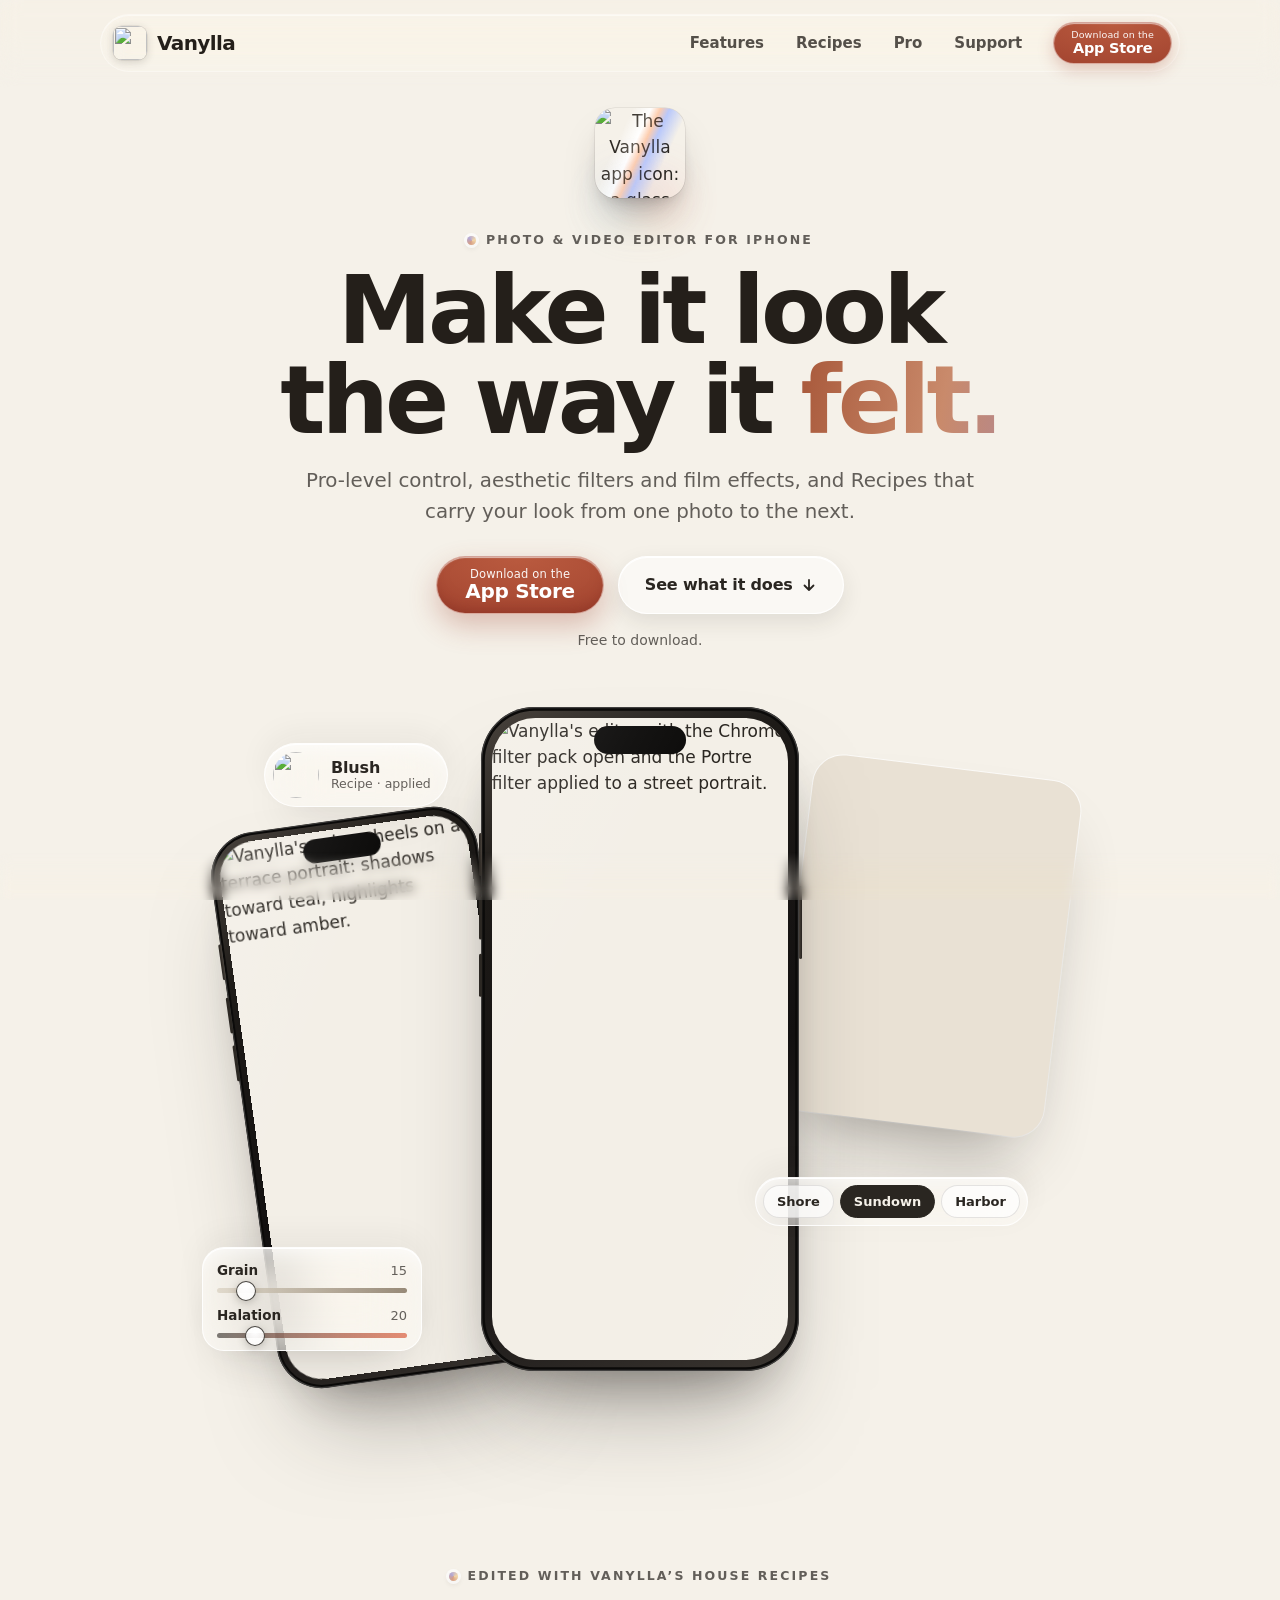
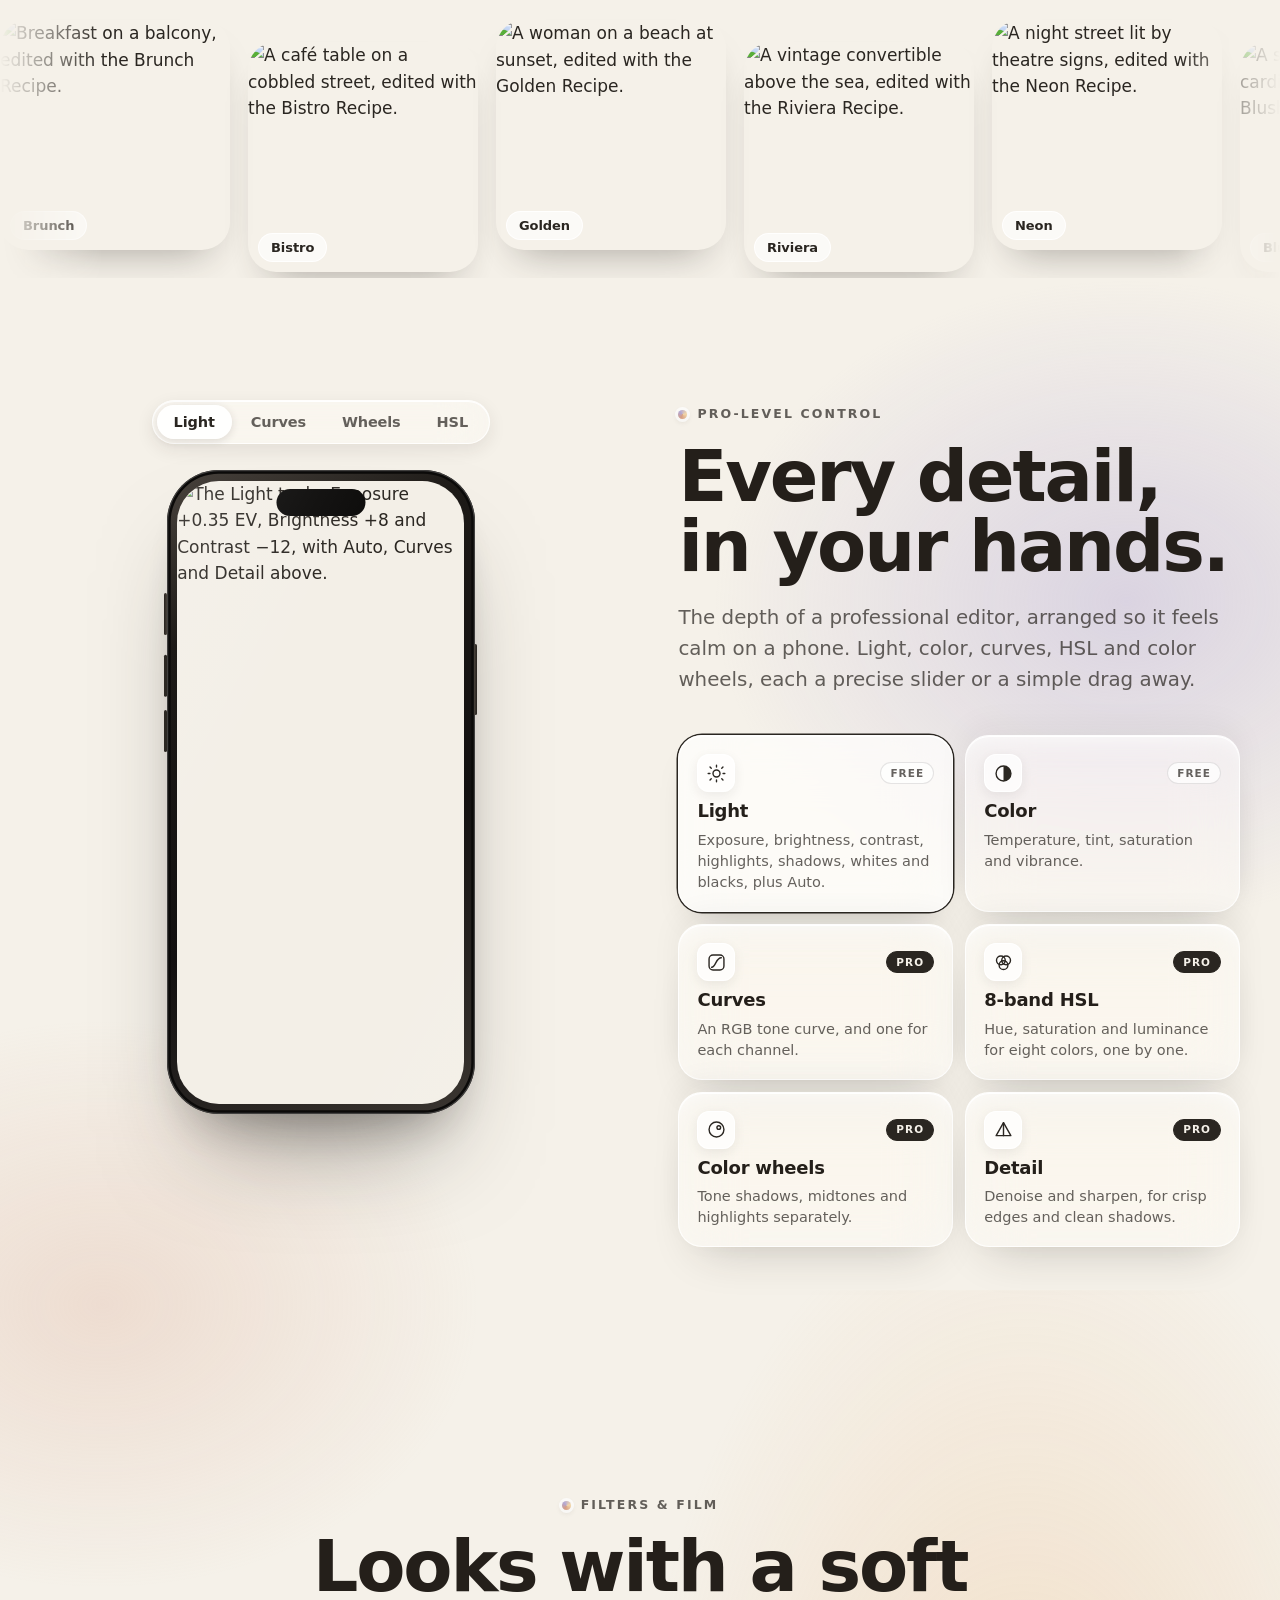
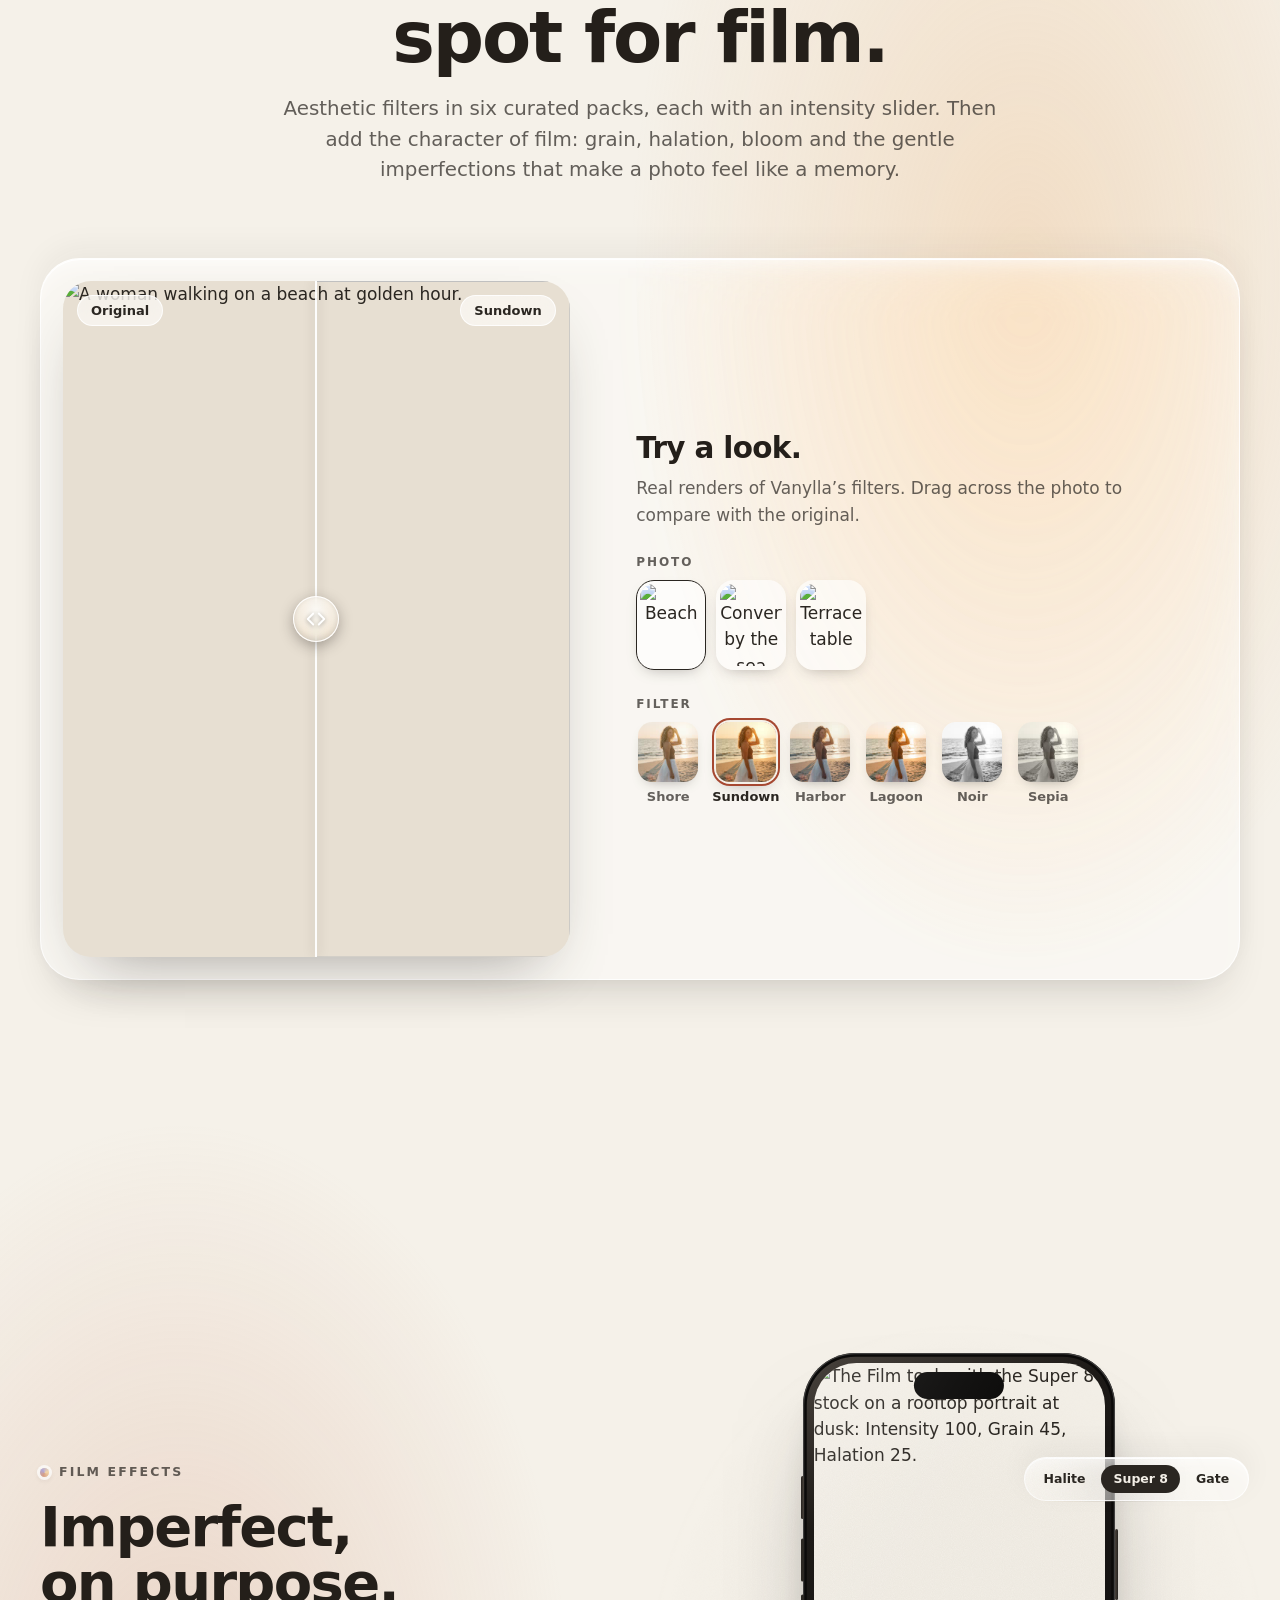
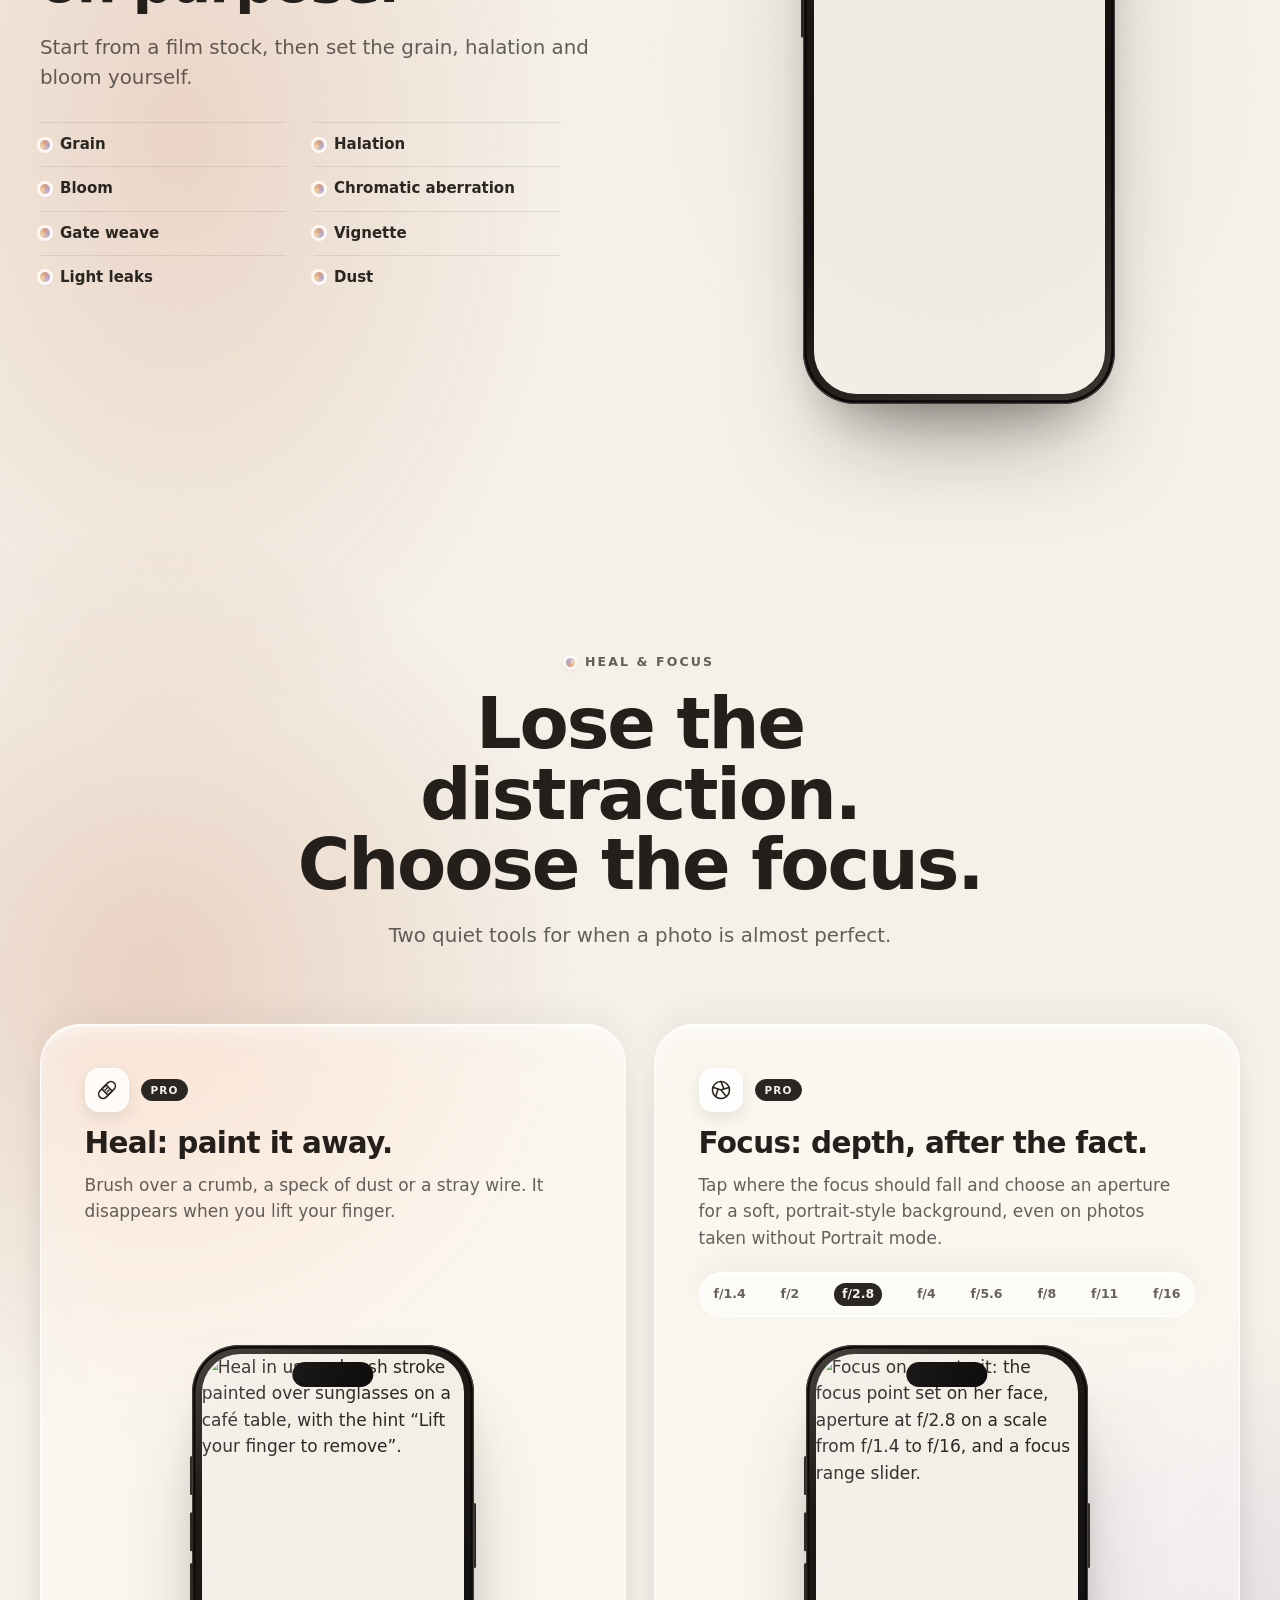
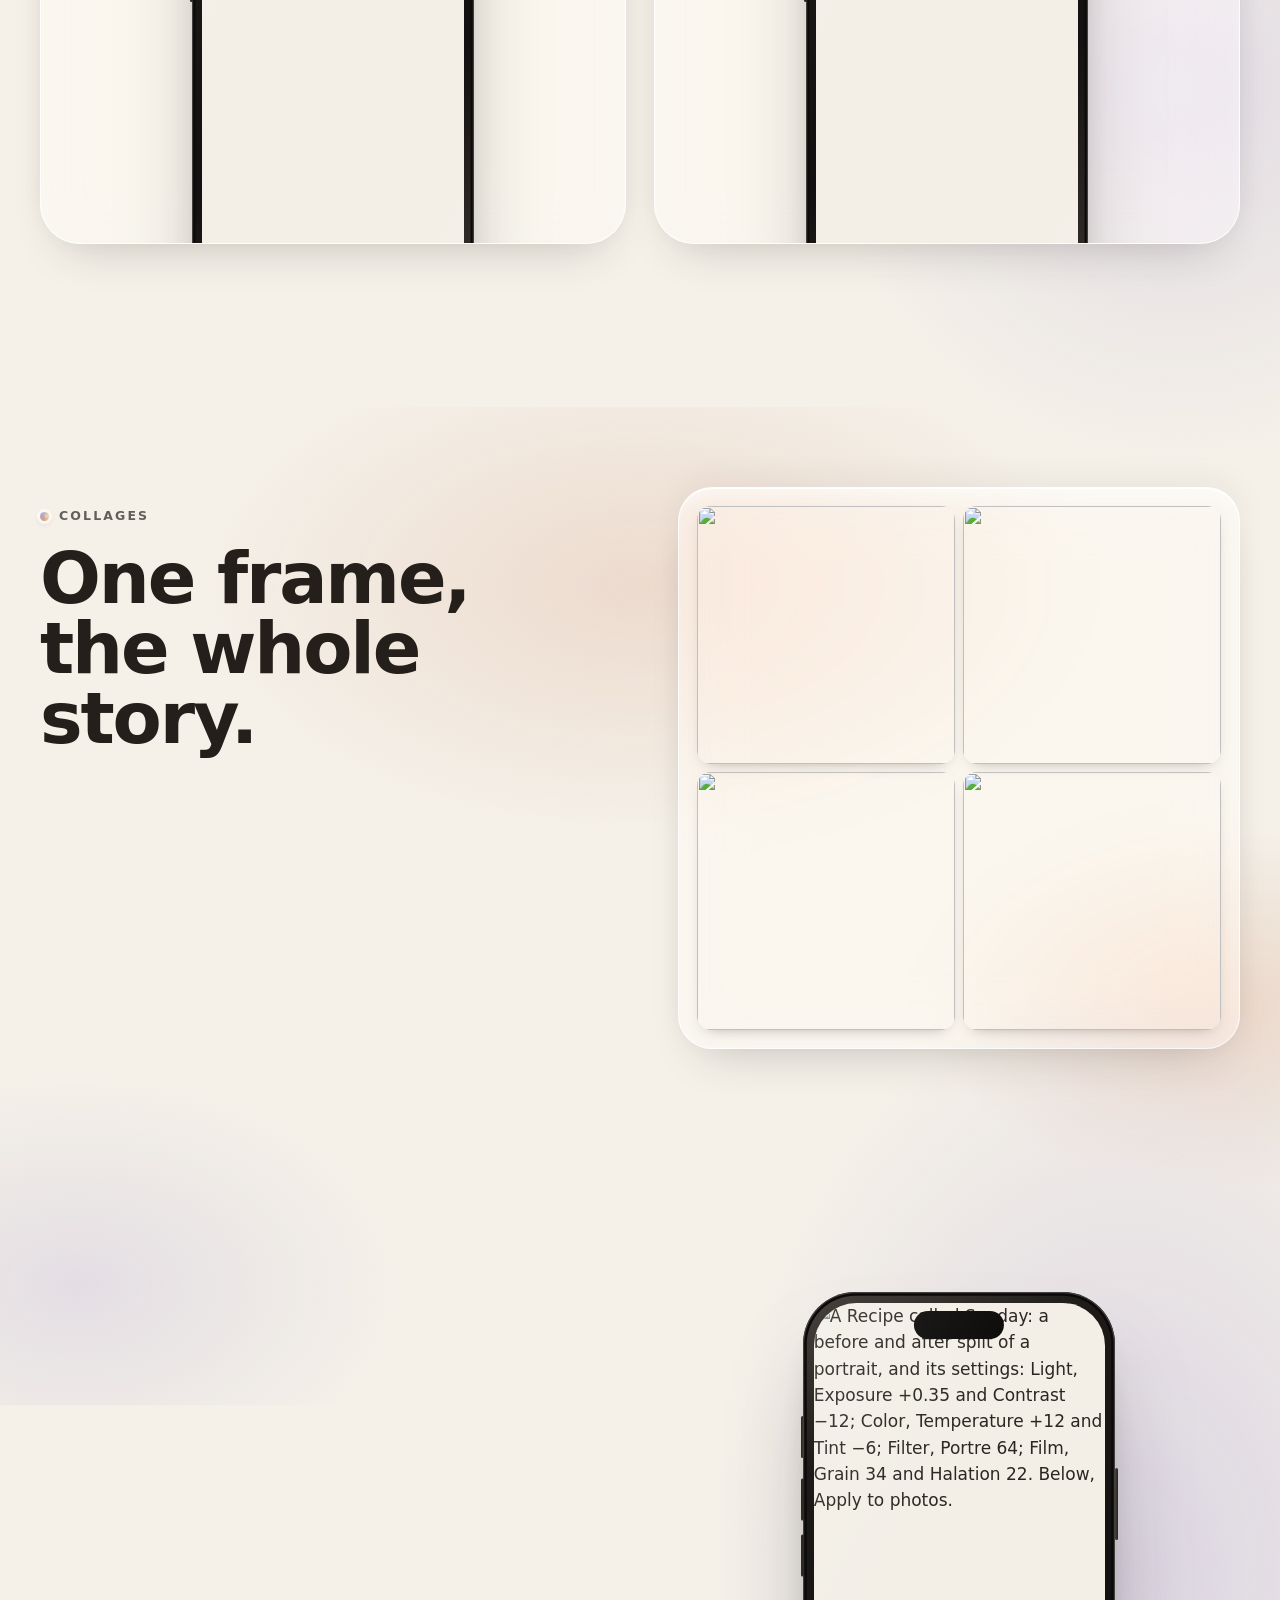
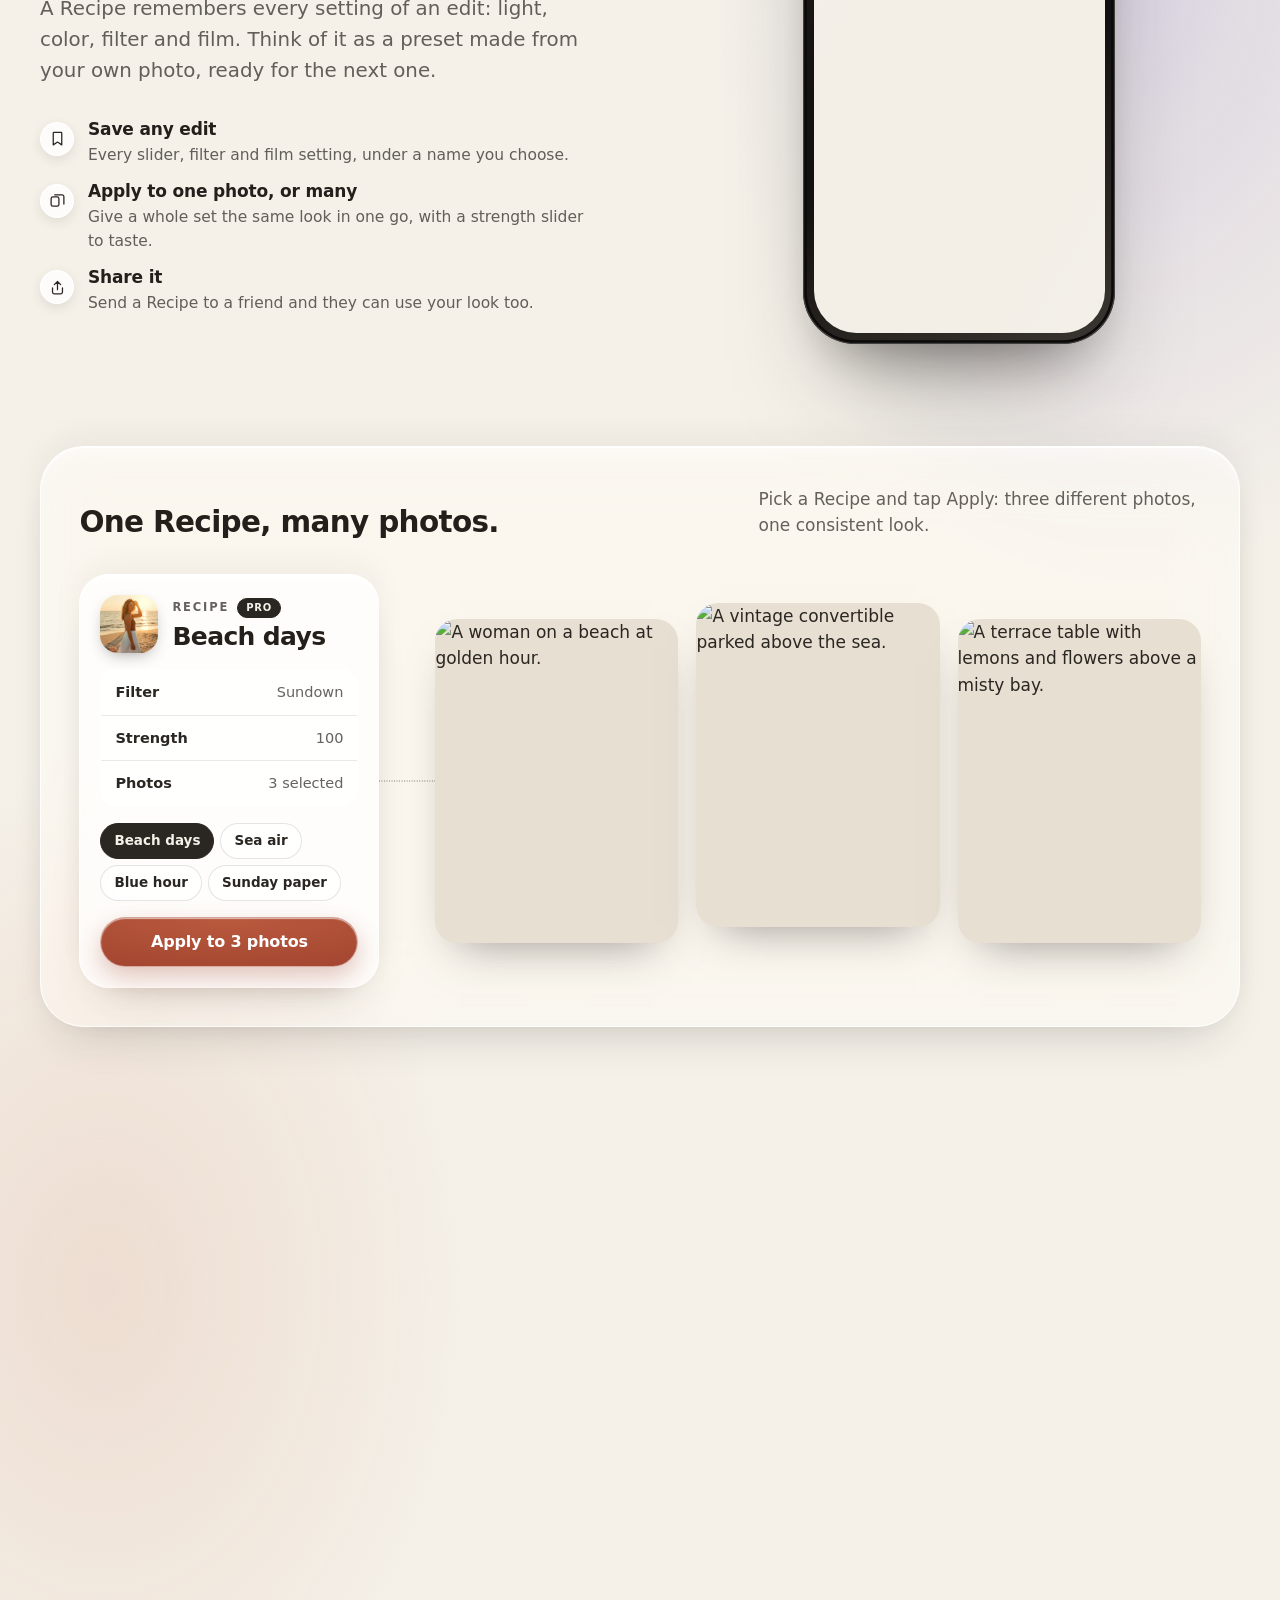
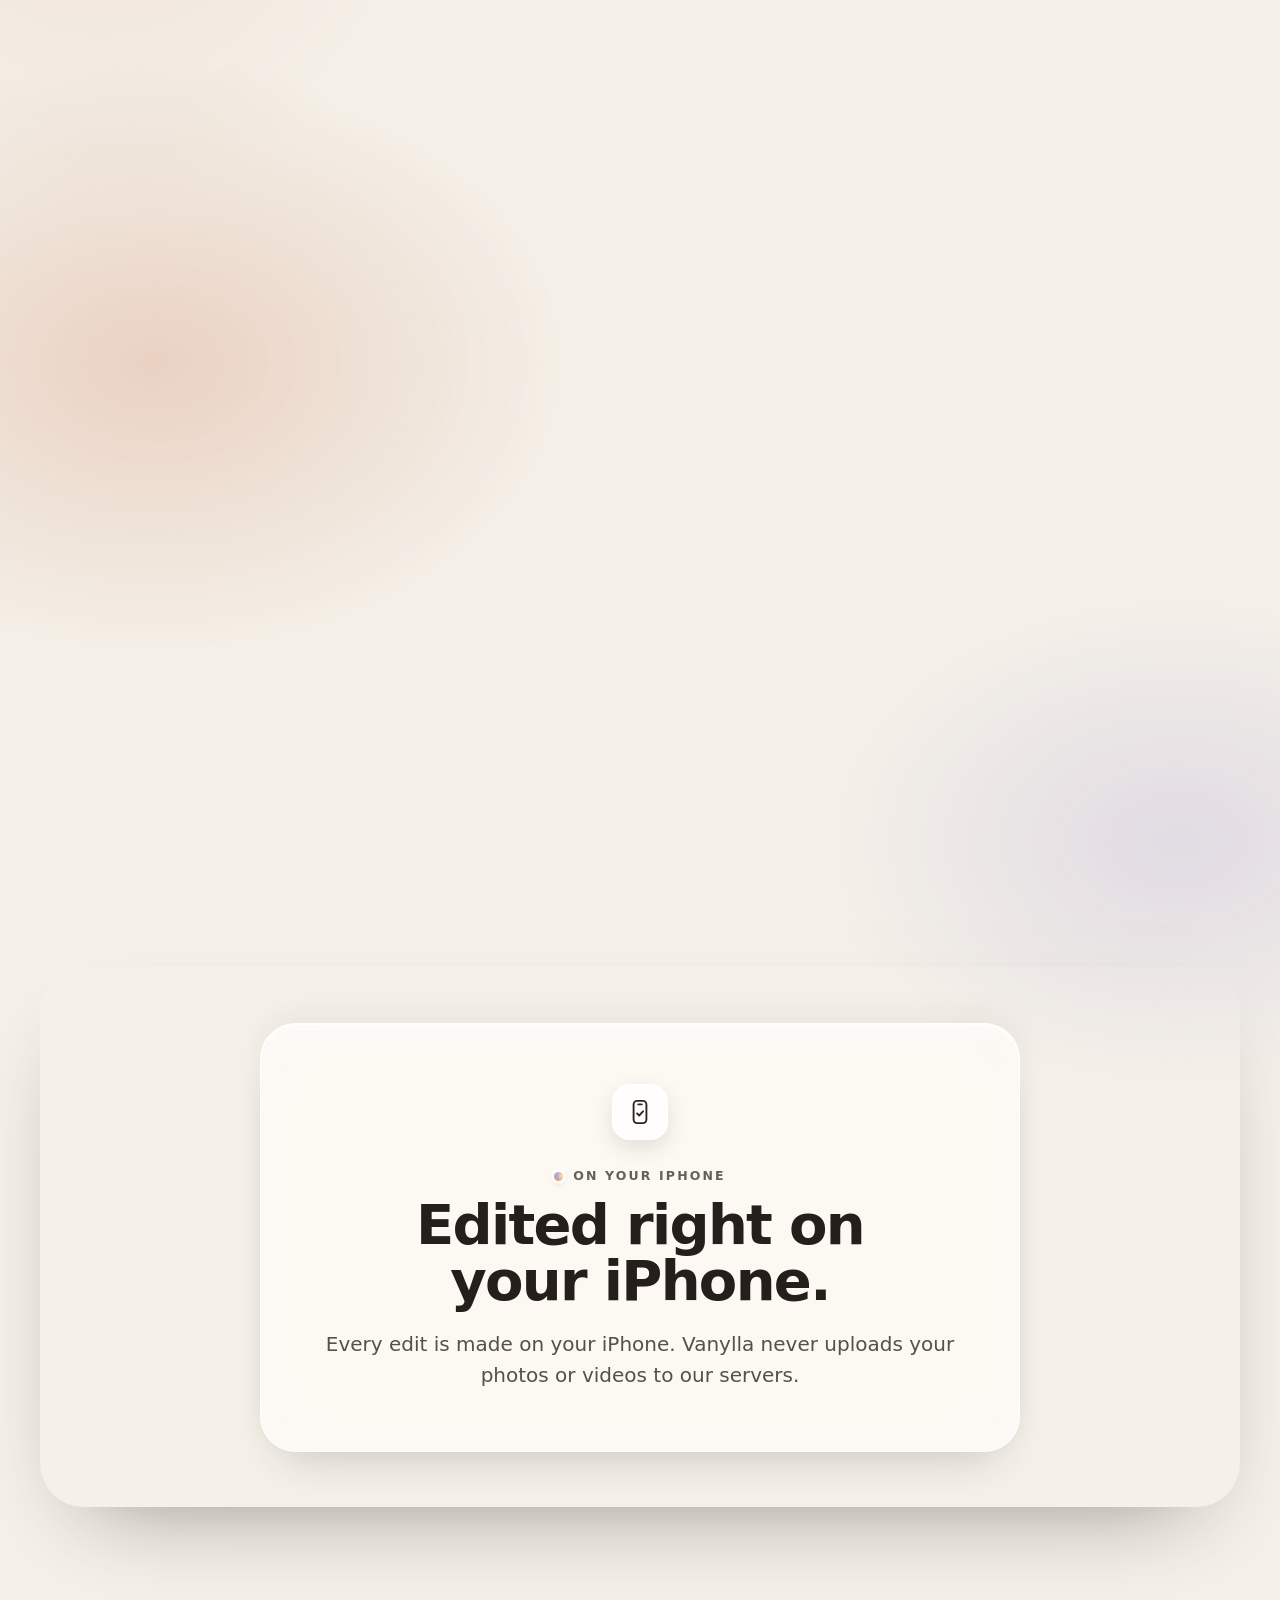
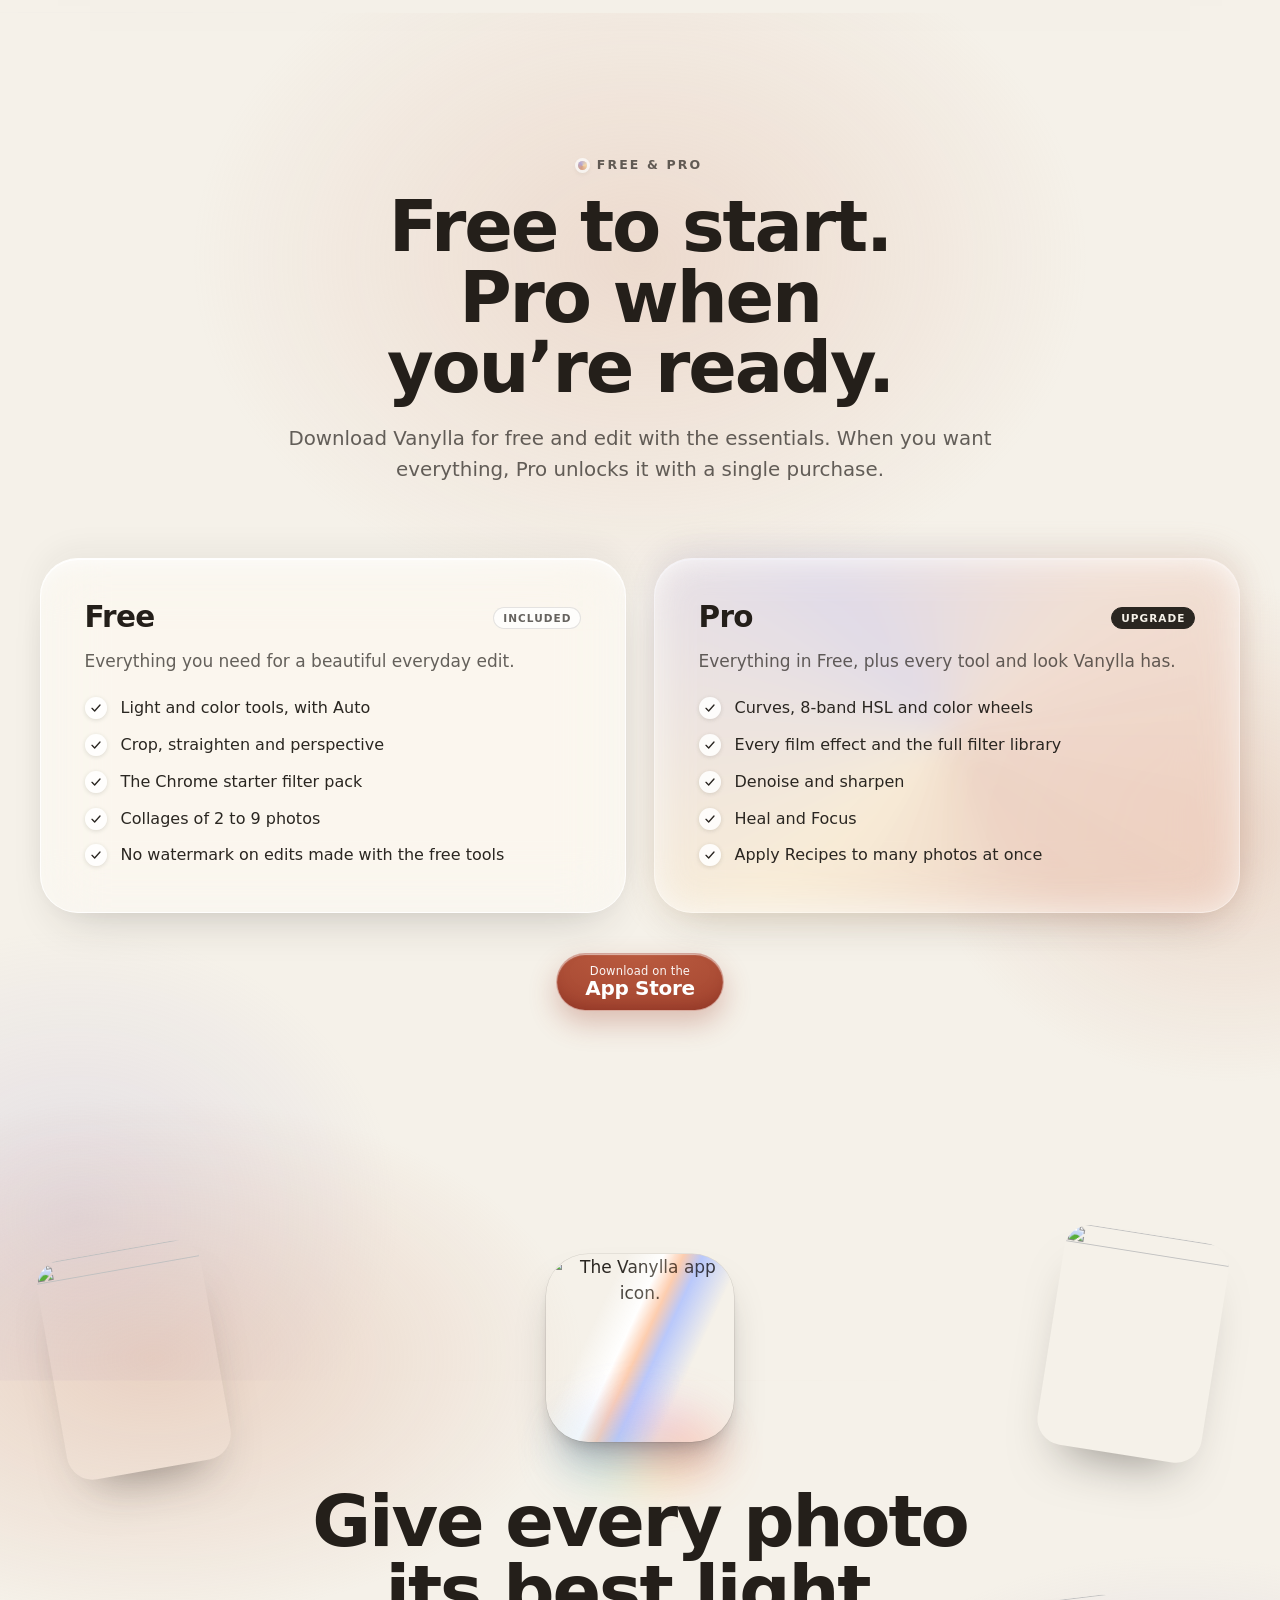
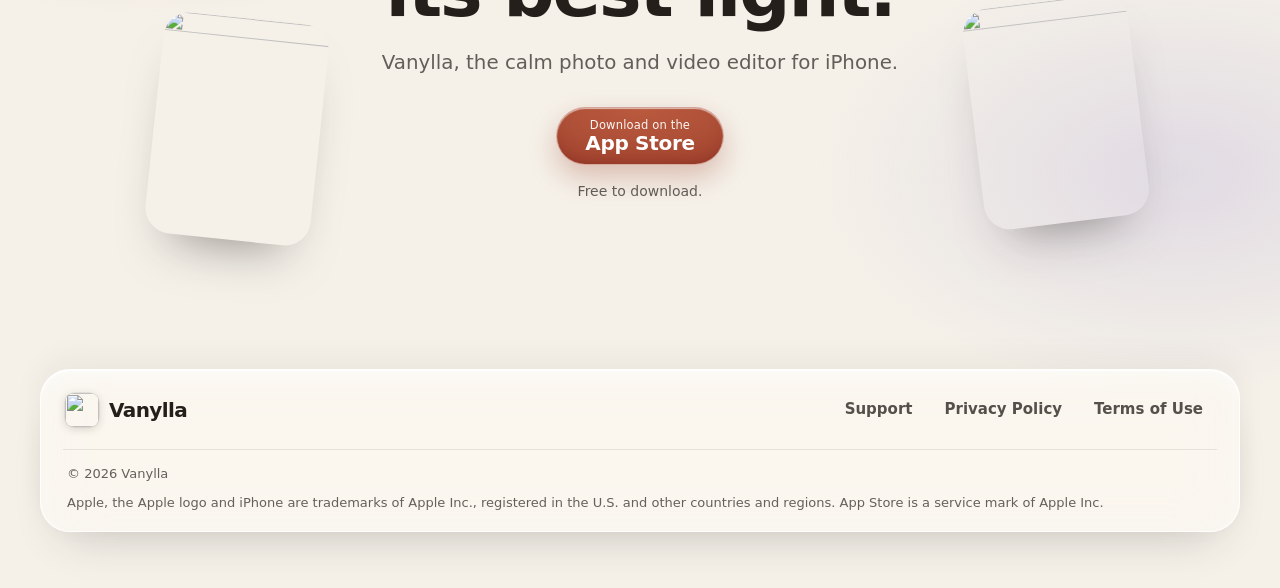
==== commit 1e2e2b1e: "Download buttons always link to the App Store; visual and copy fixes from an independent review - Ev" ====
--- a/index.html
+++ b/index.html
@@ -51,7 +51,9 @@
         <li><a href="#pro">Pro</a></li>
         <li><a href="support.html">Support</a></li>
       </ul>
-      <a class="badge badge--nav" data-store href="#download"><img src="assets/img/app-store-badge.svg" alt="Download on the App Store" width="120" height="40"></a>
+      <a class="store store--compact" data-store href="#download">
+        <span class="store-text"><small data-store-line>Download on the</small><strong>App Store</strong></span>
+      </a>
       <button class="nav-menu" type="button" aria-expanded="false" aria-controls="nav-sheet" data-menu>
         <span class="visually-hidden">Menu</span>
         <svg class="i-open" viewBox="0 0 24 24" aria-hidden="true"><path d="M4 8h16M4 16h16" stroke="currentColor" stroke-width="2" stroke-linecap="round"/></svg>
@@ -81,7 +83,9 @@
         <h1 class="display reveal" id="hero-title">Make it look the way it <span class="shine">felt.</span></h1>
         <p class="lede reveal">Pro-level control, aesthetic filters and film effects, and Recipes that carry your look from one photo to the next.</p>
         <div class="cta-row reveal">
-          <a class="badge" data-store href="#download"><img src="assets/img/app-store-badge.svg" alt="Download on the App Store" width="156" height="52"></a>
+          <a class="store" data-store href="#download">
+            <span class="store-text"><small data-store-line>Download on the</small><strong>App Store</strong></span>
+          </a>
           <a class="btn-glass" href="#features">See what it does
             <svg viewBox="0 0 16 16" aria-hidden="true"><path d="M8 3v10M3.5 8.5 8 13l4.5-4.5" fill="none" stroke="currentColor" stroke-width="1.8" stroke-linecap="round" stroke-linejoin="round"/></svg>
           </a>
@@ -91,10 +95,9 @@
 
       <div class="wrap hero-stage">
         <div class="hs-left"><div class="px" data-depth="0.04">
-          <div class="duo-device reveal" style="--i:1">
-            <div class="duo-screen"><img src="assets/img/screens/duo-library.jpg" srcset="assets/img/screens/duo-library.jpg 699w, assets/img/screens/duo-library-1398.jpg 1398w" sizes="(max-width: 640px) 196px, 290px" width="699" height="1017" alt="Vanylla's Library on the cover display of a folded iPhone Duo, with its rail of tabs at the side."></div>
-          </div>
-          <p class="duo-label glass reveal" style="--i:4"><svg viewBox="0 0 24 24" aria-hidden="true"><rect x="4.5" y="3" width="15" height="18" rx="3.2"/><path d="M4.5 6.5v11"/></svg>Optimized for iPhone Duo</p>
+          <div class="phone reveal" style="--i:1">
+            <div class="screen"><img src="assets/img/screens/editor-wheels.jpg" srcset="assets/img/screens/editor-wheels.jpg 599w, assets/img/screens/editor-wheels-1179.jpg 1179w" sizes="(max-width: 640px) 186px, 254px" width="599" height="1300" alt="Vanylla's color wheels on a terrace portrait: shadows toward teal, highlights toward amber."></div>
+          </div>
         </div></div>
         <div class="hs-center"><div class="px" data-depth="-0.03">
           <div class="phone reveal" style="--i:2">
@@ -114,9 +117,14 @@
           <span><b>Blush</b><small>Recipe · applied</small></span>
         </div>
         <div class="float-ui fu-chips glass reveal px" data-depth="0.03" style="--i:5" aria-hidden="true">
-          <span>Shore</span><span class="on">Sundown</span><span>Harbor</span><span class="more">…</span>
-        </div>
-        <p class="duo-label-m glass reveal" style="--i:5" aria-hidden="true"><svg viewBox="0 0 24 24" aria-hidden="true"><rect x="4.5" y="3" width="15" height="18" rx="3.2"/><path d="M4.5 6.5v11"/></svg>Optimized for iPhone Duo</p>
+          <span>Shore</span><span class="on">Sundown</span><span>Harbor</span>
+        </div>
+        <div class="float-ui fu-film glass reveal px" data-depth="0.03" style="--i:6" aria-hidden="true">
+          <div class="mini-sliders">
+            <div class="ms"><span>Grain</span><em>15</em><div class="track light"><i class="knob" style="--v:15%;--from:0%"></i></div></div>
+            <div class="ms"><span>Halation</span><em>20</em><div class="track warm"><i class="knob" style="--v:20%;--from:0%"></i></div></div>
+          </div>
+        </div>
       </div>
     </section>
 
@@ -125,23 +133,23 @@
       <p class="eyebrow ribbon-label reveal">Edited with Vanylla’s house Recipes</p>
       <div class="ribbon reveal">
         <div class="ribbon-track">
-          <figure><img draggable="false" src="assets/img/recipes/recipe-warm-morning-after.jpg" width="508" height="508" loading="lazy" decoding="async" alt="Breakfast on a balcony, edited with the Brunch Recipe."><figcaption>Brunch</figcaption></figure>
-          <figure><img draggable="false" src="assets/img/recipes/recipe-soft-cafe-after.jpg" width="508" height="508" loading="lazy" decoding="async" alt="A café table on a cobbled street, edited with the Bistro Recipe."><figcaption>Bistro</figcaption></figure>
-          <figure><img draggable="false" src="assets/img/recipes/recipe-golden-glow-after.jpg" width="508" height="508" loading="lazy" decoding="async" alt="A woman on a beach at sunset, edited with the Golden Recipe."><figcaption>Golden</figcaption></figure>
-          <figure><img draggable="false" src="assets/img/recipes/recipe-vivid-coast-after.jpg" width="508" height="508" loading="lazy" decoding="async" alt="A vintage convertible above the sea, edited with the Riviera Recipe."><figcaption>Riviera</figcaption></figure>
-          <figure><img draggable="false" src="assets/img/recipes/recipe-city-night-after.jpg" width="508" height="508" loading="lazy" decoding="async" alt="A night street lit by theatre signs, edited with the Neon Recipe."><figcaption>Neon</figcaption></figure>
-          <figure><img draggable="false" src="assets/img/recipes/recipe-pink-soft-after.jpg" width="508" height="508" loading="lazy" decoding="async" alt="A soft portrait in a pink cardigan, edited with the Blush Recipe."><figcaption>Blush</figcaption></figure>
-          <figure><img draggable="false" src="assets/img/recipes/recipe-street-mono-after.jpg" width="508" height="508" loading="lazy" decoding="async" alt="A laughing woman at a café, in black and white with the Gallery Recipe."><figcaption>Gallery</figcaption></figure>
-          <figure><img draggable="false" src="assets/img/recipes/recipe-dusk-cool-after.jpg" width="508" height="508" loading="lazy" decoding="async" alt="A portrait on a rooftop at dusk, edited with the Rooftop Recipe."><figcaption>Rooftop</figcaption></figure>
+          <figure><img src="assets/img/recipes/recipe-warm-morning-after.jpg" width="508" height="508" loading="lazy" decoding="async" alt="Breakfast on a balcony, edited with the Brunch Recipe."><figcaption>Brunch</figcaption></figure>
+          <figure><img src="assets/img/recipes/recipe-soft-cafe-after.jpg" width="508" height="508" loading="lazy" decoding="async" alt="A café table on a cobbled street, edited with the Bistro Recipe."><figcaption>Bistro</figcaption></figure>
+          <figure><img src="assets/img/recipes/recipe-golden-glow-after.jpg" width="508" height="508" loading="lazy" decoding="async" alt="A woman on a beach at sunset, edited with the Golden Recipe."><figcaption>Golden</figcaption></figure>
+          <figure><img src="assets/img/recipes/recipe-vivid-coast-after.jpg" width="508" height="508" loading="lazy" decoding="async" alt="A vintage convertible above the sea, edited with the Riviera Recipe."><figcaption>Riviera</figcaption></figure>
+          <figure><img src="assets/img/recipes/recipe-city-night-after.jpg" width="508" height="508" loading="lazy" decoding="async" alt="A night street lit by theatre signs, edited with the Neon Recipe."><figcaption>Neon</figcaption></figure>
+          <figure><img src="assets/img/recipes/recipe-pink-soft-after.jpg" width="508" height="508" loading="lazy" decoding="async" alt="A soft portrait in a pink cardigan, edited with the Blush Recipe."><figcaption>Blush</figcaption></figure>
+          <figure><img src="assets/img/recipes/recipe-street-mono-after.jpg" width="508" height="508" loading="lazy" decoding="async" alt="A laughing woman at a café, in black and white with the Gallery Recipe."><figcaption>Gallery</figcaption></figure>
+          <figure><img src="assets/img/recipes/recipe-dusk-cool-after.jpg" width="508" height="508" loading="lazy" decoding="async" alt="A portrait on a rooftop at dusk, edited with the Rooftop Recipe."><figcaption>Rooftop</figcaption></figure>
           <!-- second pass for a seamless loop -->
-          <figure aria-hidden="true"><img draggable="false" src="assets/img/recipes/recipe-warm-morning-after.jpg" width="508" height="508" loading="lazy" decoding="async" alt=""><figcaption>Brunch</figcaption></figure>
-          <figure aria-hidden="true"><img draggable="false" src="assets/img/recipes/recipe-soft-cafe-after.jpg" width="508" height="508" loading="lazy" decoding="async" alt=""><figcaption>Bistro</figcaption></figure>
-          <figure aria-hidden="true"><img draggable="false" src="assets/img/recipes/recipe-golden-glow-after.jpg" width="508" height="508" loading="lazy" decoding="async" alt=""><figcaption>Golden</figcaption></figure>
-          <figure aria-hidden="true"><img draggable="false" src="assets/img/recipes/recipe-vivid-coast-after.jpg" width="508" height="508" loading="lazy" decoding="async" alt=""><figcaption>Riviera</figcaption></figure>
-          <figure aria-hidden="true"><img draggable="false" src="assets/img/recipes/recipe-city-night-after.jpg" width="508" height="508" loading="lazy" decoding="async" alt=""><figcaption>Neon</figcaption></figure>
-          <figure aria-hidden="true"><img draggable="false" src="assets/img/recipes/recipe-pink-soft-after.jpg" width="508" height="508" loading="lazy" decoding="async" alt=""><figcaption>Blush</figcaption></figure>
-          <figure aria-hidden="true"><img draggable="false" src="assets/img/recipes/recipe-street-mono-after.jpg" width="508" height="508" loading="lazy" decoding="async" alt=""><figcaption>Gallery</figcaption></figure>
-          <figure aria-hidden="true"><img draggable="false" src="assets/img/recipes/recipe-dusk-cool-after.jpg" width="508" height="508" loading="lazy" decoding="async" alt=""><figcaption>Rooftop</figcaption></figure>
+          <figure aria-hidden="true"><img src="assets/img/recipes/recipe-warm-morning-after.jpg" width="508" height="508" loading="lazy" decoding="async" alt=""><figcaption>Brunch</figcaption></figure>
+          <figure aria-hidden="true"><img src="assets/img/recipes/recipe-soft-cafe-after.jpg" width="508" height="508" loading="lazy" decoding="async" alt=""><figcaption>Bistro</figcaption></figure>
+          <figure aria-hidden="true"><img src="assets/img/recipes/recipe-golden-glow-after.jpg" width="508" height="508" loading="lazy" decoding="async" alt=""><figcaption>Golden</figcaption></figure>
+          <figure aria-hidden="true"><img src="assets/img/recipes/recipe-vivid-coast-after.jpg" width="508" height="508" loading="lazy" decoding="async" alt=""><figcaption>Riviera</figcaption></figure>
+          <figure aria-hidden="true"><img src="assets/img/recipes/recipe-city-night-after.jpg" width="508" height="508" loading="lazy" decoding="async" alt=""><figcaption>Neon</figcaption></figure>
+          <figure aria-hidden="true"><img src="assets/img/recipes/recipe-pink-soft-after.jpg" width="508" height="508" loading="lazy" decoding="async" alt=""><figcaption>Blush</figcaption></figure>
+          <figure aria-hidden="true"><img src="assets/img/recipes/recipe-street-mono-after.jpg" width="508" height="508" loading="lazy" decoding="async" alt=""><figcaption>Gallery</figcaption></figure>
+          <figure aria-hidden="true"><img src="assets/img/recipes/recipe-dusk-cool-after.jpg" width="508" height="508" loading="lazy" decoding="async" alt=""><figcaption>Rooftop</figcaption></figure>
         </div>
       </div>
     </section>
@@ -216,20 +224,20 @@
         <div class="sh sh--center" data-stagger>
           <p class="eyebrow reveal">Filters &amp; film</p>
           <h2 class="display reveal" id="looks-title">Looks with a soft spot for film.</h2>
-          <p class="lede reveal">Aesthetic filters in curated packs, each with an intensity slider. Then add the character of film: grain, halation, bloom and the soft glow that make a photo feel like a memory.</p>
+          <p class="lede reveal">Aesthetic filters in six curated packs, each with an intensity slider. Then add the character of film: grain, halation, bloom and the gentle imperfections that make a photo feel like a memory.</p>
         </div>
 
         <div class="lab glass glass-card reveal reveal--flat" data-lab>
           <div class="lab-stage" data-lab-stage style="--pos:50%">
             <div class="lab-swap">
-              <img draggable="false" class="lab-orig" data-lab-orig src="assets/img/looks/beach-original.jpg" width="896" height="1200" loading="lazy" decoding="async" alt="A woman walking on a beach at golden hour.">
+              <img class="lab-orig" data-lab-orig src="assets/img/looks/beach-original.jpg" width="896" height="1200" loading="lazy" decoding="async" alt="A woman walking on a beach at golden hour.">
               <div class="lab-looks" data-lab-looks>
-                <img draggable="false" data-look="airy-cool" src="assets/img/looks/beach-airy-cool.jpg" width="896" height="1200" loading="lazy" decoding="async" alt="">
-                <img draggable="false" data-look="golden-warm" class="is-on" src="assets/img/looks/beach-golden-warm.jpg" width="896" height="1200" loading="lazy" decoding="async" alt="">
-                <img draggable="false" data-look="moody-blue" src="assets/img/looks/beach-moody-blue.jpg" width="896" height="1200" loading="lazy" decoding="async" alt="">
-                <img draggable="false" data-look="clean-vivid" src="assets/img/looks/beach-clean-vivid.jpg" width="896" height="1200" loading="lazy" decoding="async" alt="">
-                <img draggable="false" data-look="mono-contrast" src="assets/img/looks/beach-mono-contrast.jpg" width="896" height="1200" loading="lazy" decoding="async" alt="">
-                <img draggable="false" data-look="mono-warm" src="assets/img/looks/beach-mono-warm.jpg" width="896" height="1200" loading="lazy" decoding="async" alt="">
+                <img data-look="airy-cool" src="assets/img/looks/beach-airy-cool.jpg" width="896" height="1200" loading="lazy" decoding="async" alt="">
+                <img data-look="golden-warm" class="is-on" src="assets/img/looks/beach-golden-warm.jpg" width="896" height="1200" loading="lazy" decoding="async" alt="">
+                <img data-look="moody-blue" src="assets/img/looks/beach-moody-blue.jpg" width="896" height="1200" loading="lazy" decoding="async" alt="">
+                <img data-look="clean-vivid" src="assets/img/looks/beach-clean-vivid.jpg" width="896" height="1200" loading="lazy" decoding="async" alt="">
+                <img data-look="mono-contrast" src="assets/img/looks/beach-mono-contrast.jpg" width="896" height="1200" loading="lazy" decoding="async" alt="">
+                <img data-look="mono-warm" src="assets/img/looks/beach-mono-warm.jpg" width="896" height="1200" loading="lazy" decoding="async" alt="">
               </div>
             </div>
             <span class="lab-tag lab-tag--l" aria-hidden="true">Original</span>
@@ -260,13 +268,12 @@
         </div>
 
         <ul class="packs" data-stagger aria-label="Filter packs">
-          <li class="pack glass glass-card lift reveal"><div class="pack-top"><img src="assets/img/packs/chrome.jpg" width="160" height="160" loading="lazy" decoding="async" alt=""><span class="tag">Free</span></div><b>Chrome</b><span>Portre, Etka, Fade, Dusk…</span></li>
-          <li class="pack glass glass-card lift reveal"><div class="pack-top"><img src="assets/img/packs/coastal.jpg" width="160" height="160" loading="lazy" decoding="async" alt=""></div><b>Coastal</b><span>Shore, Sundown, Harbor, Lagoon…</span></li>
-          <li class="pack glass glass-card lift reveal"><div class="pack-top"><img src="assets/img/packs/vivid.jpg" width="160" height="160" loading="lazy" decoding="async" alt=""></div><b>Vivid</b><span>Summit, Verve, Fjord, Fern…</span></li>
-          <li class="pack glass glass-card lift reveal"><div class="pack-top"><img src="assets/img/packs/sunlit.jpg" width="160" height="160" loading="lazy" decoding="async" alt=""></div><b>Sunlit</b><span>Saffron, Daybreak, Coral, Maple…</span></li>
-          <li class="pack glass glass-card lift reveal"><div class="pack-top"><img src="assets/img/packs/cinema.jpg" width="160" height="160" loading="lazy" decoding="async" alt=""></div><b>Cinema</b><span>Marquee, Limelight, Drama, Cobalt…</span></li>
-          <li class="pack glass glass-card lift reveal"><div class="pack-top"><img src="assets/img/packs/mono.jpg" width="160" height="160" loading="lazy" decoding="async" alt=""></div><b>Mono</b><span>Platinum, Noir, Mist, Sepia, Charcoal…</span></li>
-          <li class="pack pack--more reveal"><div class="pack-top"><span class="more-swatch" aria-hidden="true"></span></div><b>And more…</b><span>New packs on the way.</span></li>
+          <li class="pack glass glass-card lift reveal"><div class="pack-top"><img src="assets/img/packs/chrome.jpg" width="160" height="160" loading="lazy" decoding="async" alt=""><span class="tag">Free</span></div><b>Chrome</b><span>Portre, Etka, Fade, Dusk.</span></li>
+          <li class="pack glass glass-card lift reveal"><div class="pack-top"><img src="assets/img/packs/coastal.jpg" width="160" height="160" loading="lazy" decoding="async" alt=""></div><b>Coastal</b><span>Shore, Sundown, Harbor, Lagoon.</span></li>
+          <li class="pack glass glass-card lift reveal"><div class="pack-top"><img src="assets/img/packs/vivid.jpg" width="160" height="160" loading="lazy" decoding="async" alt=""></div><b>Vivid</b><span>Summit, Verve, Fjord, Fern.</span></li>
+          <li class="pack glass glass-card lift reveal"><div class="pack-top"><img src="assets/img/packs/sunlit.jpg" width="160" height="160" loading="lazy" decoding="async" alt=""></div><b>Sunlit</b><span>Saffron, Daybreak, Coral, Maple.</span></li>
+          <li class="pack glass glass-card lift reveal"><div class="pack-top"><img src="assets/img/packs/cinema.jpg" width="160" height="160" loading="lazy" decoding="async" alt=""></div><b>Cinema</b><span>Marquee, Limelight, Drama, Cobalt.</span></li>
+          <li class="pack glass glass-card lift reveal"><div class="pack-top"><img src="assets/img/packs/mono.jpg" width="160" height="160" loading="lazy" decoding="async" alt=""></div><b>Mono</b><span>Platinum, Noir, Mist, Sepia, Charcoal.</span></li>
         </ul>
 
         <div class="film split split--rev">
@@ -274,11 +281,11 @@
             <div class="phone reveal">
               <div class="screen"><img src="assets/img/screens/editor-film.jpg" srcset="assets/img/screens/editor-film.jpg 599w, assets/img/screens/editor-film-1179.jpg 1179w" sizes="(max-width: 640px) 260px, 290px" width="599" height="1300" loading="lazy" decoding="async" alt="The Film tools with the Super 8 stock on a rooftop portrait at dusk: Intensity 100, Grain 45, Halation 25."></div>
             </div>
-            <div class="float-card fc-stock glass reveal" style="--i:2" aria-hidden="true"><span>Halite</span><span class="on">Super 8</span><span>Gate</span><span class="more">…</span></div>
+            <div class="float-card fc-stock glass reveal" style="--i:2" aria-hidden="true"><span>Halite</span><span class="on">Super 8</span><span>Gate</span></div>
           </div>
           <div class="film-copy" data-stagger>
             <p class="eyebrow reveal">Film effects</p>
-            <h3 class="display h-sub reveal">The feel of film.</h3>
+            <h3 class="display h-sub reveal">Imperfect, on purpose.</h3>
             <p class="lede reveal">Start from a film stock, then set the grain, halation and bloom yourself.</p>
             <ul class="film-grid reveal" aria-label="Film controls">
               <li><i aria-hidden="true"></i>Grain</li>
@@ -357,15 +364,15 @@
         <div class="collage-wrap">
           <div class="collage glass glass-card reveal" data-collage aria-label="A collage of 4 photos" role="img">
             <div class="collage-inner">
-              <div class="cell" style="--x:0;--y:0;--cw:50;--ch:50"><img draggable="false" src="assets/img/photos/candid-cafe-laugh.jpg" width="672" height="900" loading="lazy" decoding="async" alt=""></div>
-              <div class="cell" style="--x:50;--y:0;--cw:50;--ch:50"><img draggable="false" src="assets/img/photos/hotel-breakfast-balcony.jpg" width="672" height="900" loading="lazy" decoding="async" alt=""></div>
-              <div class="cell" style="--x:0;--y:50;--cw:50;--ch:50"><img draggable="false" src="assets/img/photos/flower-market-walk.jpg" width="672" height="900" loading="lazy" decoding="async" alt=""></div>
-              <div class="cell" style="--x:50;--y:50;--cw:50;--ch:50"><img draggable="false" src="assets/img/photos/marble-cafe-table.jpg" width="672" height="900" loading="lazy" decoding="async" alt=""></div>
-              <div class="cell is-off" style="--x:33.333;--y:33.333;--cw:33.333;--ch:33.333"><img draggable="false" src="assets/img/photos/terrace-portrait.jpg" width="672" height="900" loading="lazy" decoding="async" alt=""></div>
-              <div class="cell is-off" style="--x:66.667;--y:33.333;--cw:33.333;--ch:33.333"><img draggable="false" src="assets/img/photos/beach-walk-golden-hour.jpg" width="672" height="900" loading="lazy" decoding="async" alt=""></div>
-              <div class="cell is-off" style="--x:0;--y:66.667;--cw:33.333;--ch:33.333"><img draggable="false" src="assets/img/photos/soft-pink-portrait.jpg" width="672" height="900" loading="lazy" decoding="async" alt=""></div>
-              <div class="cell is-off" style="--x:33.333;--y:66.667;--cw:33.333;--ch:33.333"><img draggable="false" src="assets/img/photos/vintage-convertible-coast.jpg" width="672" height="900" loading="lazy" decoding="async" alt=""></div>
-              <div class="cell is-off" style="--x:66.667;--y:66.667;--cw:33.333;--ch:33.333"><img draggable="false" src="assets/img/photos/mediterranean-terrace.jpg" width="672" height="900" loading="lazy" decoding="async" alt=""></div>
+              <div class="cell" style="--x:0;--y:0;--cw:50;--ch:50"><img src="assets/img/photos/candid-cafe-laugh.jpg" width="672" height="900" loading="lazy" decoding="async" alt=""></div>
+              <div class="cell" style="--x:50;--y:0;--cw:50;--ch:50"><img src="assets/img/photos/hotel-breakfast-balcony.jpg" width="672" height="900" loading="lazy" decoding="async" alt=""></div>
+              <div class="cell" style="--x:0;--y:50;--cw:50;--ch:50"><img src="assets/img/photos/flower-market-walk.jpg" width="672" height="900" loading="lazy" decoding="async" alt=""></div>
+              <div class="cell" style="--x:50;--y:50;--cw:50;--ch:50"><img src="assets/img/photos/marble-cafe-table.jpg" width="672" height="900" loading="lazy" decoding="async" alt=""></div>
+              <div class="cell is-off" style="--x:33.333;--y:33.333;--cw:33.333;--ch:33.333"><img src="assets/img/photos/terrace-portrait.jpg" width="672" height="900" loading="lazy" decoding="async" alt=""></div>
+              <div class="cell is-off" style="--x:66.667;--y:33.333;--cw:33.333;--ch:33.333"><img src="assets/img/photos/beach-walk-golden-hour.jpg" width="672" height="900" loading="lazy" decoding="async" alt=""></div>
+              <div class="cell is-off" style="--x:0;--y:66.667;--cw:33.333;--ch:33.333"><img src="assets/img/photos/soft-pink-portrait.jpg" width="672" height="900" loading="lazy" decoding="async" alt=""></div>
+              <div class="cell is-off" style="--x:33.333;--y:66.667;--cw:33.333;--ch:33.333"><img src="assets/img/photos/vintage-convertible-coast.jpg" width="672" height="900" loading="lazy" decoding="async" alt=""></div>
+              <div class="cell is-off" style="--x:66.667;--y:66.667;--cw:33.333;--ch:33.333"><img src="assets/img/photos/mediterranean-terrace.jpg" width="672" height="900" loading="lazy" decoding="async" alt=""></div>
             </div>
           </div>
         </div>
@@ -439,8 +446,8 @@
         <div class="house">
           <div data-stagger>
             <p class="eyebrow reveal">House Recipes</p>
-            <h3 class="display h-sub reveal">Looks to begin with.</h3>
-            <p class="lede reveal">Vanylla comes with house Recipes to start from, and more on the way. Open one to see exactly what’s inside.</p>
+            <h3 class="display h-sub reveal">Eight looks to begin with.</h3>
+            <p class="lede reveal">Vanylla comes with eight house Recipes to start from. Open one to see exactly what’s inside.</p>
             <div class="chips house-chips reveal" role="radiogroup" aria-label="House Recipe" data-radio="house">
               <button type="button" class="chip" role="radio" aria-checked="false" tabindex="-1" data-value="warm-morning">Brunch</button>
               <button type="button" class="chip" role="radio" aria-checked="false" tabindex="-1" data-value="soft-cafe">Bistro</button>
@@ -450,7 +457,6 @@
               <button type="button" class="chip" role="radio" aria-checked="false" tabindex="-1" data-value="pink-soft">Blush</button>
               <button type="button" class="chip" role="radio" aria-checked="false" tabindex="-1" data-value="street-mono">Gallery</button>
               <button type="button" class="chip" role="radio" aria-checked="false" tabindex="-1" data-value="dusk-cool">Rooftop</button>
-              <span class="chip chip--more" aria-hidden="true">and more…</span>
             </div>
             <p class="visually-hidden" aria-live="polite" data-house-live></p>
           </div>
@@ -550,7 +556,9 @@
           </article>
         </div>
         <div class="plans-foot reveal">
-          <a class="badge" data-store href="#download"><img src="assets/img/app-store-badge.svg" alt="Download on the App Store" width="156" height="52"></a>
+          <a class="store" data-store href="#download">
+            <span class="store-text"><small data-store-line>Download on the</small><strong>App Store</strong></span>
+          </a>
         </div>
       </div>
     </section>
@@ -575,7 +583,9 @@
         <h2 class="display reveal" id="download-title">Give every photo its best light.</h2>
         <p class="lede reveal">Vanylla, the calm photo and video editor for iPhone.</p>
         <div class="cta-row reveal">
-          <a class="badge" data-store href="#download"><img src="assets/img/app-store-badge.svg" alt="Download on the App Store" width="156" height="52"></a>
+          <a class="store" data-store href="#download">
+            <span class="store-text"><small data-store-line>Download on the</small><strong>App Store</strong></span>
+          </a>
         </div>
         <p class="fine reveal">Free to download.</p>
       </div>
--- a/assets/css/site.css
+++ b/assets/css/site.css
@@ -215,14 +215,25 @@
 }
 
 /* ---------- Buttons ---------- */
-/* Apple's App Store badge, used as supplied: no recolouring, no effects, at least 40 px tall, with clear space of
-   a quarter of its height around it (the gaps and paddings next to every badge are >= that). */
-.badge { display: inline-flex; flex: none; line-height: 0; border-radius: 8px; }
-.badge img { display: block; height: 52px; width: auto; }
-.badge--nav img { height: 40px; }
-.badge:focus-visible { outline: 2.5px solid var(--ink); outline-offset: 4px; }
+.store {
+  display: inline-flex; align-items: center; gap: 11px; min-height: 58px;
+  padding: 9px 28px; border-radius: 99px;
+  color: #fff; text-decoration: none; white-space: nowrap;
+  background: radial-gradient(130% 150% at 50% 0%, var(--accent-top), var(--accent-bottom));
+  border: 1px solid rgba(255, 255, 255, .5);
+  box-shadow: 0 12px 28px oklch(0.5 0.13 33 / .3), inset 0 1px 1px rgba(255, 255, 255, .6), inset 0 -10px 18px -10px oklch(0.38 0.12 30 / .55);
+  transition: transform .35s var(--spring), box-shadow .35s var(--ease);
+}
+.store:hover { transform: translateY(-2px); box-shadow: 0 18px 36px oklch(0.5 0.13 33 / .36), inset 0 1px 1px rgba(255, 255, 255, .6), inset 0 -10px 18px -10px oklch(0.38 0.12 30 / .55); }
+.store:active { transform: translateY(0) scale(.98); }
+.store-text { display: flex; flex-direction: column; text-align: center; }
+.store-text small { font: 520 11.5px/1.15 var(--text); letter-spacing: .015em; opacity: .95; }
+.store-text strong { font: 800 20px/1.02 var(--display); font-optical-sizing: none; font-variation-settings: "opsz" 24, "wdth" 100; letter-spacing: -.015em; }
+.store--compact { min-height: 42px; padding: 5px 17px; gap: 8px; box-shadow: 0 6px 16px oklch(0.5 0.13 33 / .26), inset 0 1px 1px rgba(255, 255, 255, .6); }
+.store--compact .store-text small { font-size: 9.5px; }
+.store--compact .store-text strong { font-size: 14.5px; }
 .btn-glass {
-  display: inline-flex; align-items: center; justify-content: center; gap: 8px; min-height: 52px;
+  display: inline-flex; align-items: center; justify-content: center; gap: 8px; min-height: 58px;
   padding: 0 26px; border-radius: 99px; text-decoration: none; white-space: nowrap;
   font: 700 16px/1 var(--display); font-optical-sizing: none; font-variation-settings: "opsz" 18, "wdth" 100; letter-spacing: -.01em; color: var(--ink);
   background: rgba(255, 255, 255, .5);
@@ -304,7 +315,7 @@
 .nav-bar {
   pointer-events: auto; position: relative;
   width: min(100% - 2 * var(--gutter), 1080px); margin-inline: auto;
-  display: flex; align-items: center; gap: 12px; padding: 10px 10px 10px 12px; border-radius: 99px;
+  display: flex; align-items: center; gap: 10px; padding: 7px 7px 7px 10px; border-radius: 99px;
   background: rgba(255, 255, 255, .16);
   border: 1px solid rgba(255, 255, 255, .35);
   box-shadow: inset 0 1px 0 rgba(255, 255, 255, .5);
@@ -346,19 +357,16 @@
 .js .nav-sheet { display: none; }
 .js .nav.is-open .nav-sheet { display: block; animation: sheetIn .45s var(--ease-out) both; }
 @keyframes sheetIn { from { opacity: 0; filter: blur(10px); translate: 0 -8px; } to { opacity: 1; filter: none; translate: none; } }
-.nav .badge { margin-left: 4px; }
+.nav .store { margin-left: 6px; }
 @media (max-width: 860px) {
   .nav-links { display: none; }
-  .nav .badge { margin-left: auto; }
+  .nav .store { margin-left: auto; }
   .nav-menu { display: inline-flex; }
 }
 @media (min-width: 861px) { .nav-sheet { display: none !important; } }
 @media (max-width: 380px) {
   .brand span { font-size: 18px; }
-}
-@media (max-width: 359px) {
-  .nav .badge { display: none; }
-  .nav-menu { margin-left: auto; }
+  .nav .store { padding-inline: 13px; }
 }
 
 /* ---------- App icon (squircle, slow float, caustic shimmer) ---------- */
@@ -427,49 +435,7 @@
 .hs-center { left: 50%; top: 0; translate: -50% 0; z-index: 3; }
 .hs-center .phone { --w: clamp(250px, 25vw, 318px); }
 .hs-left { right: calc(50% + clamp(90px, 10vw, 140px)); top: clamp(70px, 9vw, 110px); z-index: 2; }
-.hs-left { top: clamp(96px, 11vw, 140px); }
-.hs-left .px { position: relative; }
-/* A folded iPhone Duo: one slab with the cover display's aspect (1398 x 2034), a thicker body than the phones and
-   the hinge as a darker rounded spine down its left long side. The cover display is flat, so there is no crease. */
-.duo-device {
-  --w: clamp(230px, 21vw, 290px);
-  position: relative; width: var(--w); rotate: -6deg;
-  padding: calc(var(--w) * .034) calc(var(--w) * .034) calc(var(--w) * .034) calc(var(--w) * .066);
-  border-radius: calc(var(--w) * .125) calc(var(--w) * .135) calc(var(--w) * .135) calc(var(--w) * .125);
-  background: linear-gradient(150deg, #4a443e 0%, #1d1a17 22%, #121010 60%, #3b3631 100%);
-  box-shadow:
-    inset 0 0 0 1.2px rgba(255, 255, 255, .22),
-    inset 0 0 0 calc(var(--w) * .012) #0b0a09,
-    0 60px 100px -40px rgba(42, 38, 33, .5),
-    0 30px 50px -30px rgba(42, 38, 33, .38);
-}
-.duo-device::before { /* hinge spine */
-  content: ""; position: absolute; left: calc(var(--w) * -.012); top: 4%; bottom: 4%; width: calc(var(--w) * .044); border-radius: 99px;
-  background: linear-gradient(90deg, #0b0a09 0%, #2a2521 30%, #4a433c 52%, #221e1b 72%, #0b0a09 100%);
-  box-shadow: inset 0 0 0 .5px rgba(255, 255, 255, .08), 0 2px 8px rgba(0, 0, 0, .3);
-}
-.duo-device::after { /* faint highlight along the spine */
-  content: ""; position: absolute; left: calc(var(--w) * .008); top: 7%; bottom: 7%; width: 1px; border-radius: 1px;
-  background: linear-gradient(transparent, rgba(255, 255, 255, .34) 16%, rgba(255, 255, 255, .34) 84%, transparent);
-}
-.duo-screen { position: relative; overflow: hidden; aspect-ratio: 1398 / 2034; border-radius: calc(var(--w) * .1); background: #f3efe7; transform: translateZ(0); }
-.duo-screen img { position: absolute; inset: 0; width: 100%; height: 100%; object-fit: cover; }
-.duo-screen::before { /* front camera, top right, as the app's board draws the cover */
-  content: ""; position: absolute; z-index: 2; right: 6.3%; top: 4.3%; width: 7.6%; aspect-ratio: 1; border-radius: 50%;
-  background: radial-gradient(circle at 40% 35%, #2a2a30, #050506 60%);
-}
-.duo-screen::after { /* the same glass reflection as the phones */
-  content: ""; position: absolute; inset: 0; z-index: 3; pointer-events: none; border-radius: inherit;
-  background: linear-gradient(118deg, rgba(255, 255, 255, .12) 0%, rgba(255, 255, 255, .04) 24%, rgba(255, 255, 255, 0) 38%, rgba(255, 255, 255, 0) 78%, rgba(255, 255, 255, .07) 100%);
-}
-.duo-label, .duo-label-m {
-  right: 30%; top: calc(100% + 18px); margin: 0; display: inline-flex; align-items: center; gap: 8px; white-space: nowrap;
-  padding: 9px 15px 9px 11px; border-radius: 99px;
-  font: 700 13.5px/1 var(--display); font-optical-sizing: none; font-variation-settings: "opsz" 14, "wdth" 100; letter-spacing: -.005em; color: var(--ink);
-}
-.duo-label-m { display: none; z-index: 6; }
-.duo-label-m, .duo-label { position: absolute; }
-.duo-label svg, .duo-label-m svg { width: 18px; height: 18px; fill: none; stroke: var(--ink); stroke-width: 1.7; stroke-linecap: round; stroke-linejoin: round; }
+.hs-left .phone { --w: clamp(220px, 21vw, 272px); rotate: -8deg; }
 .hs-right { left: calc(50% + clamp(110px, 12vw, 170px)); top: clamp(36px, 5vw, 60px); z-index: 2; }
 .video-card {
   position: relative; width: clamp(220px, 21vw, 280px); aspect-ratio: 3 / 4; border-radius: 30px; overflow: hidden; rotate: 7deg;
@@ -481,6 +447,7 @@
 .fu-chips { left: calc(50% + clamp(90px, 9vw, 150px)); top: clamp(390px, 40vw, 470px); display: flex; gap: 6px; padding: 7px; border-radius: 99px; }
 .fu-chips span { padding: 9px 13px; border-radius: 99px; font: 650 13px/1 var(--text); background: rgba(255, 255, 255, .7); border: 1px solid var(--hair-2); }
 .fu-chips span.on { background: var(--ink); color: var(--cream); border-color: var(--ink); }
+.fu-film { right: calc(50% + clamp(170px, 17vw, 250px)); top: clamp(420px, 44vw, 540px); width: 220px; }
 .fu-recipe { right: calc(50% + clamp(140px, 15vw, 230px)); top: clamp(16px, 3vw, 36px); display: flex; align-items: center; gap: 12px; padding: 8px 16px 8px 8px; border-radius: 99px; }
 .fu-recipe img { width: 46px; height: 46px; border-radius: 50%; object-fit: cover; }
 .fu-recipe b { display: block; font: 800 16px/1.1 var(--display); font-optical-sizing: none; font-variation-settings: "opsz" 18, "wdth" 100; letter-spacing: -.01em; }
@@ -512,7 +479,7 @@
 .ribbon:hover .ribbon-track { animation-play-state: paused; }
 .ribbon figure { position: relative; margin: 0; width: clamp(170px, 18vw, 230px); aspect-ratio: 1; border-radius: 28px; overflow: hidden; box-shadow: 0 22px 40px -22px rgba(42, 38, 33, .4); }
 .ribbon figure:nth-child(even) { translate: 0 22px; }
-.ribbon img { width: 100%; height: 100%; object-fit: cover; -webkit-user-drag: none; user-select: none; }
+.ribbon img { width: 100%; height: 100%; object-fit: cover; }
 .ribbon figcaption {
   position: absolute; left: 10px; bottom: 10px; padding: 7px 12px; border-radius: 99px;
   font: 750 13px/1 var(--display); font-optical-sizing: none; font-variation-settings: "opsz" 14, "wdth" 100; letter-spacing: -.005em; color: var(--ink);
@@ -549,8 +516,7 @@
 /* ---------- Filters & film ---------- */
 .lab { margin-top: clamp(44px, 6vw, 72px); display: grid; grid-template-columns: minmax(0, .85fr) minmax(0, 1fr); gap: clamp(22px, 4vw, 56px); padding: clamp(14px, 2vw, 22px); border-radius: 40px; align-items: center; }
 .lab-stage { position: relative; width: min(100%, calc(min(76vh, 720px) * .75)); justify-self: center; aspect-ratio: 3 / 4; border-radius: 28px; overflow: hidden; background: #e7dfd2; box-shadow: 0 28px 60px -30px rgba(42, 38, 33, .45); touch-action: pan-y; user-select: none; -webkit-user-select: none; }
-.lab-stage img { position: absolute; inset: 0; width: 100%; height: 100%; object-fit: cover; pointer-events: none; -webkit-user-drag: none; user-select: none; }
-.lab-stage { -webkit-user-drag: none; -webkit-touch-callout: none; }
+.lab-stage img { position: absolute; inset: 0; width: 100%; height: 100%; object-fit: cover; }
 .lab-looks { position: absolute; inset: 0; clip-path: inset(0 0 0 var(--pos, 50%)); }
 .lab-looks img { opacity: 0; filter: blur(16px) saturate(1.1); transition: opacity .7s var(--ease), filter .8s var(--ease); }
 .lab-looks img.is-on { opacity: 1; filter: none; }
@@ -596,13 +562,7 @@
 .look-btn[aria-checked="true"] img { box-shadow: 0 0 0 2px var(--cream), 0 0 0 4px var(--accent), 0 8px 18px -8px rgba(42, 38, 33, .45); }
 .look-btn:focus-visible { outline: none; }
 .look-btn:focus-visible img { outline: 2.5px solid var(--ink); outline-offset: 5px; }
-.packs { margin-top: clamp(34px, 5vw, 56px); display: grid; grid-template-columns: repeat(7, minmax(0, 1fr)); gap: 12px; }
-.pack--more { border-radius: 24px; padding: 16px 16px 18px; border: 1.5px dashed rgba(42, 38, 33, .2); background: rgba(255, 255, 255, .22); -webkit-backdrop-filter: blur(16px); backdrop-filter: blur(16px); }
-.pack--more b, .pack--more span { opacity: .62; }
-.more-swatch { display: block; width: 56px; height: 56px; border-radius: 14px; background: radial-gradient(70% 70% at 30% 25%, rgb(var(--peach) / .7), transparent 70%), radial-gradient(70% 70% at 75% 80%, rgb(var(--lilac) / .7), transparent 70%), rgba(255, 255, 255, .5); opacity: .8; }
-.chip--more { cursor: default; opacity: .55; border-style: dashed; background: transparent; }
-.chip--more:hover { transform: none; background: transparent; }
-.fu-chips span.more, .fc-stock span.more { background: transparent; border-color: transparent; color: var(--ink-62); padding-inline: 6px; }
+.packs { margin-top: clamp(34px, 5vw, 56px); display: grid; grid-template-columns: repeat(6, minmax(0, 1fr)); gap: 12px; }
 .pack { padding: 16px 16px 18px; border-radius: 24px; }
 .pack b { display: block; font: 800 17px/1.1 var(--display); font-optical-sizing: none; font-variation-settings: "opsz" 18, "wdth" 100; letter-spacing: -.012em; color: var(--ink-title); }
 .pack span { display: block; margin-top: 6px; font-size: 13px; line-height: 1.4; color: var(--ink-72); }
@@ -651,7 +611,7 @@
   padding: calc(var(--gap) / 2);
   transition: left .75s var(--ease-out), top .75s var(--ease-out), width .75s var(--ease-out), height .75s var(--ease-out), opacity .5s var(--ease), filter .6s var(--ease), padding .3s var(--ease);
 }
-.cell img { -webkit-user-drag: none; user-select: none; width: 100%; height: 100%; object-fit: cover; border-radius: var(--r); transition: border-radius .3s var(--ease); box-shadow: 0 6px 16px -10px rgba(42, 38, 33, .5); }
+.cell img { width: 100%; height: 100%; object-fit: cover; border-radius: var(--r); transition: border-radius .3s var(--ease); box-shadow: 0 6px 16px -10px rgba(42, 38, 33, .5); }
 .cell.is-off { opacity: 0; filter: blur(12px); }
 .collage-controls { display: grid; gap: 18px; margin-top: 30px; max-width: 460px; }
 .collage-controls > * { min-width: 0; }
@@ -827,7 +787,7 @@
   .house-card { justify-self: start; }
 }
 @media (max-width: 1100px) {
-  .packs { grid-template-columns: repeat(4, minmax(0, 1fr)); }
+  .packs { grid-template-columns: repeat(3, minmax(0, 1fr)); }
 }
 @media (max-width: 1000px) {
   .split { grid-template-columns: 1fr; }
@@ -851,18 +811,17 @@
   .tools { grid-template-columns: 1fr 1fr; }
   .reels { grid-template-columns: 1fr 1fr; }
   .reel:nth-child(3) { display: none; }
+  .fu-film { display: none; }
 }
 @media (max-width: 640px) {
   body { font-size: 16.5px; }
   .hero-stage { height: 520px; }
-  .hs-left { right: calc(50% + 58px); top: 96px; }
+  .hs-left { right: calc(50% + 64px); top: 90px; }
   .hs-right { left: calc(50% + 70px); top: 70px; }
-  .duo-device { --w: 196px; }
-  .duo-label { display: none; }
-  .duo-label-m { display: inline-flex; left: 8px; right: auto; top: auto; bottom: 24px; }
+  .hs-left .phone { --w: 200px; }
   .video-card { width: 190px; }
   .hs-center .phone { --w: 252px; }
-  .fu-recipe { display: none; }
+  .fu-recipe { right: auto; top: auto; bottom: 24px; left: 8px; }
   .fu-chips { display: none; }
   .tools { gap: 10px; }
   .tool { padding: 14px; border-radius: 20px; }
@@ -872,16 +831,12 @@
   .layout-row .seg button { min-width: 0; padding: 10px 12px; }
   .range-row { grid-template-columns: 72px minmax(0, 1fr) 28px; }
   .packs { grid-template-columns: 1fr 1fr; }
-  .pack--more { grid-column: 1 / -1; display: flex; align-items: center; gap: 14px; }
-  .pack--more .pack-top { margin: 0; }
-  .pack--more .more-swatch { width: 40px; height: 40px; border-radius: 12px; }
-  .pack--more span { margin-top: 0; }
   .film-grid { grid-template-columns: 1fr 1fr; column-gap: 18px; }
   .tool, .pack { background: rgba(255, 255, 255, .62); -webkit-backdrop-filter: none; backdrop-filter: none; }
   .footer-links a { padding: 10px 9px; font-size: 14px; }
   .look-strip { display: grid; grid-template-columns: repeat(3, minmax(0, 1fr)); gap: 16px 10px; max-width: 300px; }
   .look-btn { width: auto; }
-  .house-chips { display: grid; grid-template-columns: repeat(3, minmax(0, 1fr)); gap: 8px 6px; }
+  .house-chips { display: grid; grid-template-columns: repeat(4, minmax(0, 1fr)); gap: 8px 6px; }
   .house-chips .chip { justify-content: center; padding: 0 6px; font-size: 13.5px; }
   .look-btn img { width: 72px; height: 72px; }
   .house-card { grid-template-columns: 1fr; justify-items: center; justify-self: center; padding: 14px 14px 18px; width: 100%; max-width: 360px; }
@@ -910,8 +865,7 @@
   .ingredients li { font-size: 12px; padding: 6px 9px; }
   .duo-card { border-radius: 32px; }
   .privacy-card { border-radius: 34px; }
-  .hero .cta-row { flex-direction: column; gap: 14px; }
-  .cta-row .btn-glass { width: 100%; max-width: 340px; justify-content: center; }
+  .cta-row .store, .cta-row .btn-glass { width: 100%; max-width: 340px; justify-content: center; }
 }
 
 /* ---------- Motion and transparency preferences ---------- */
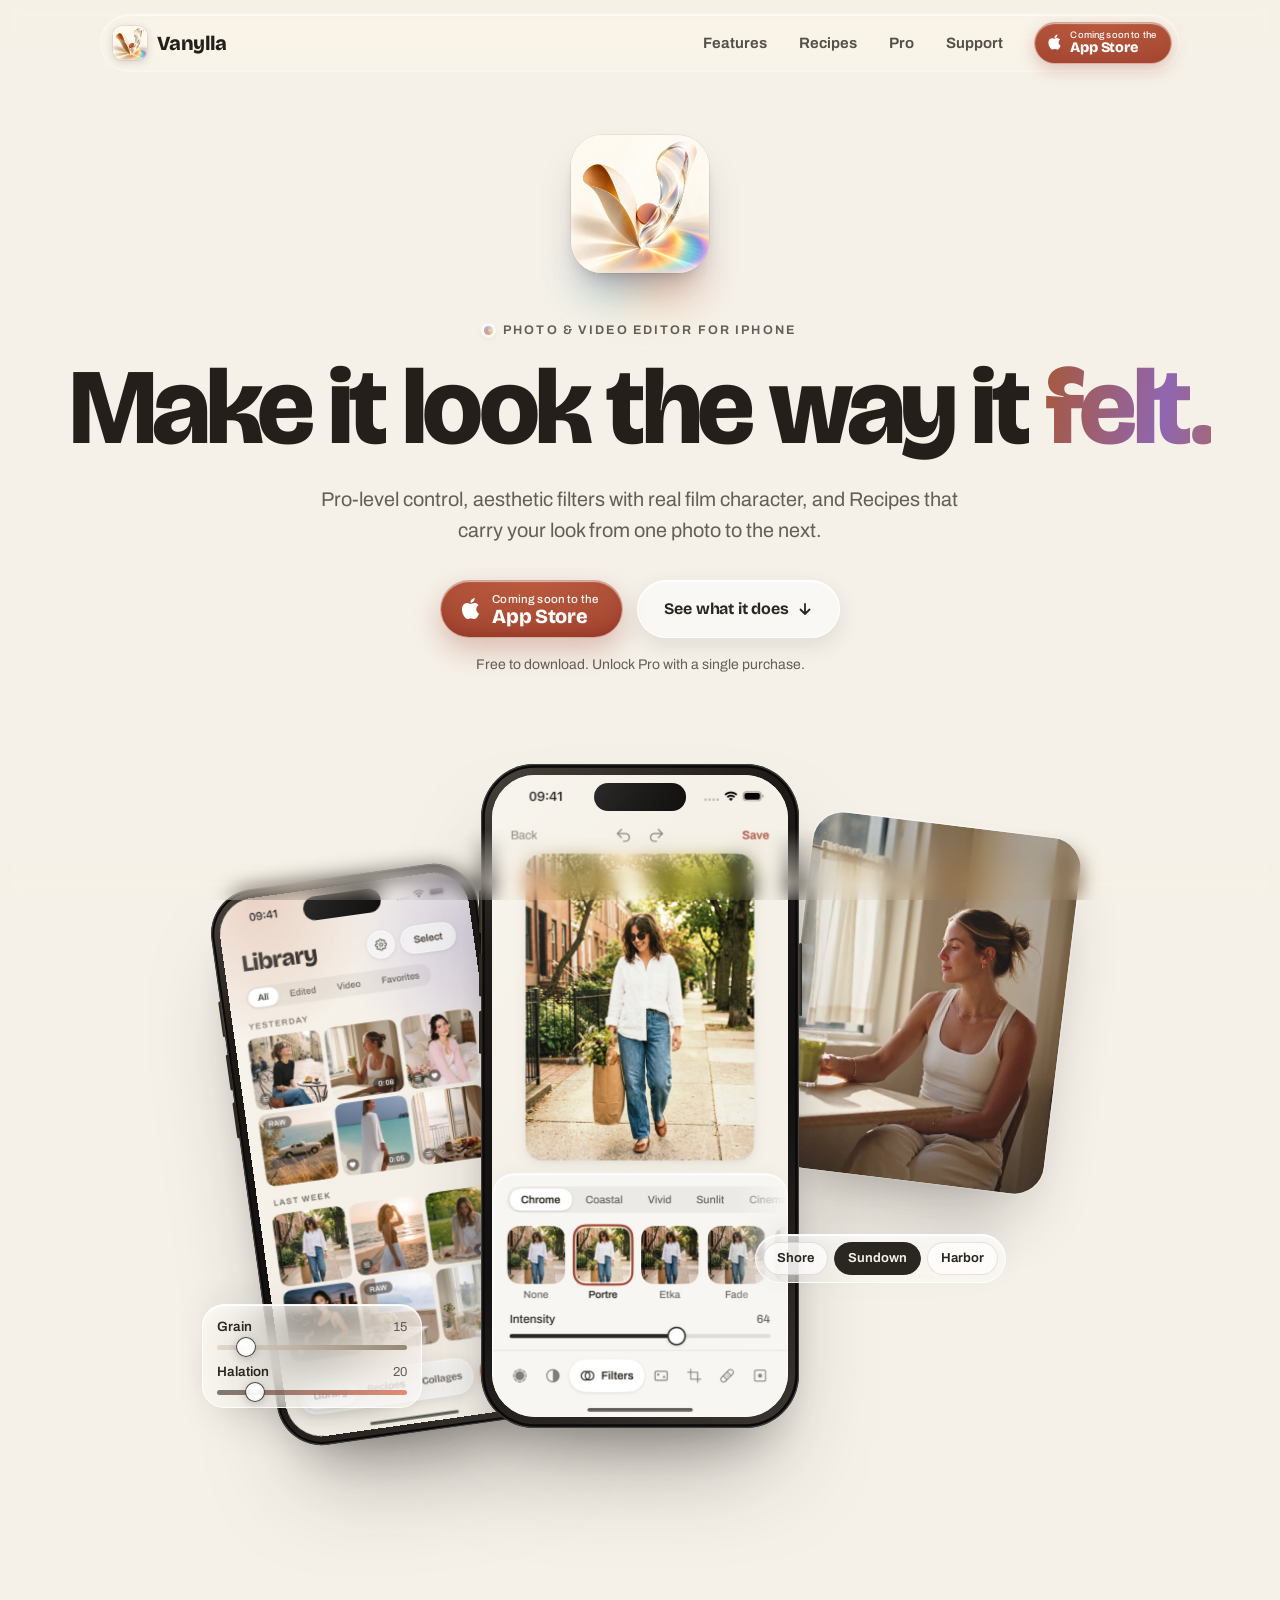
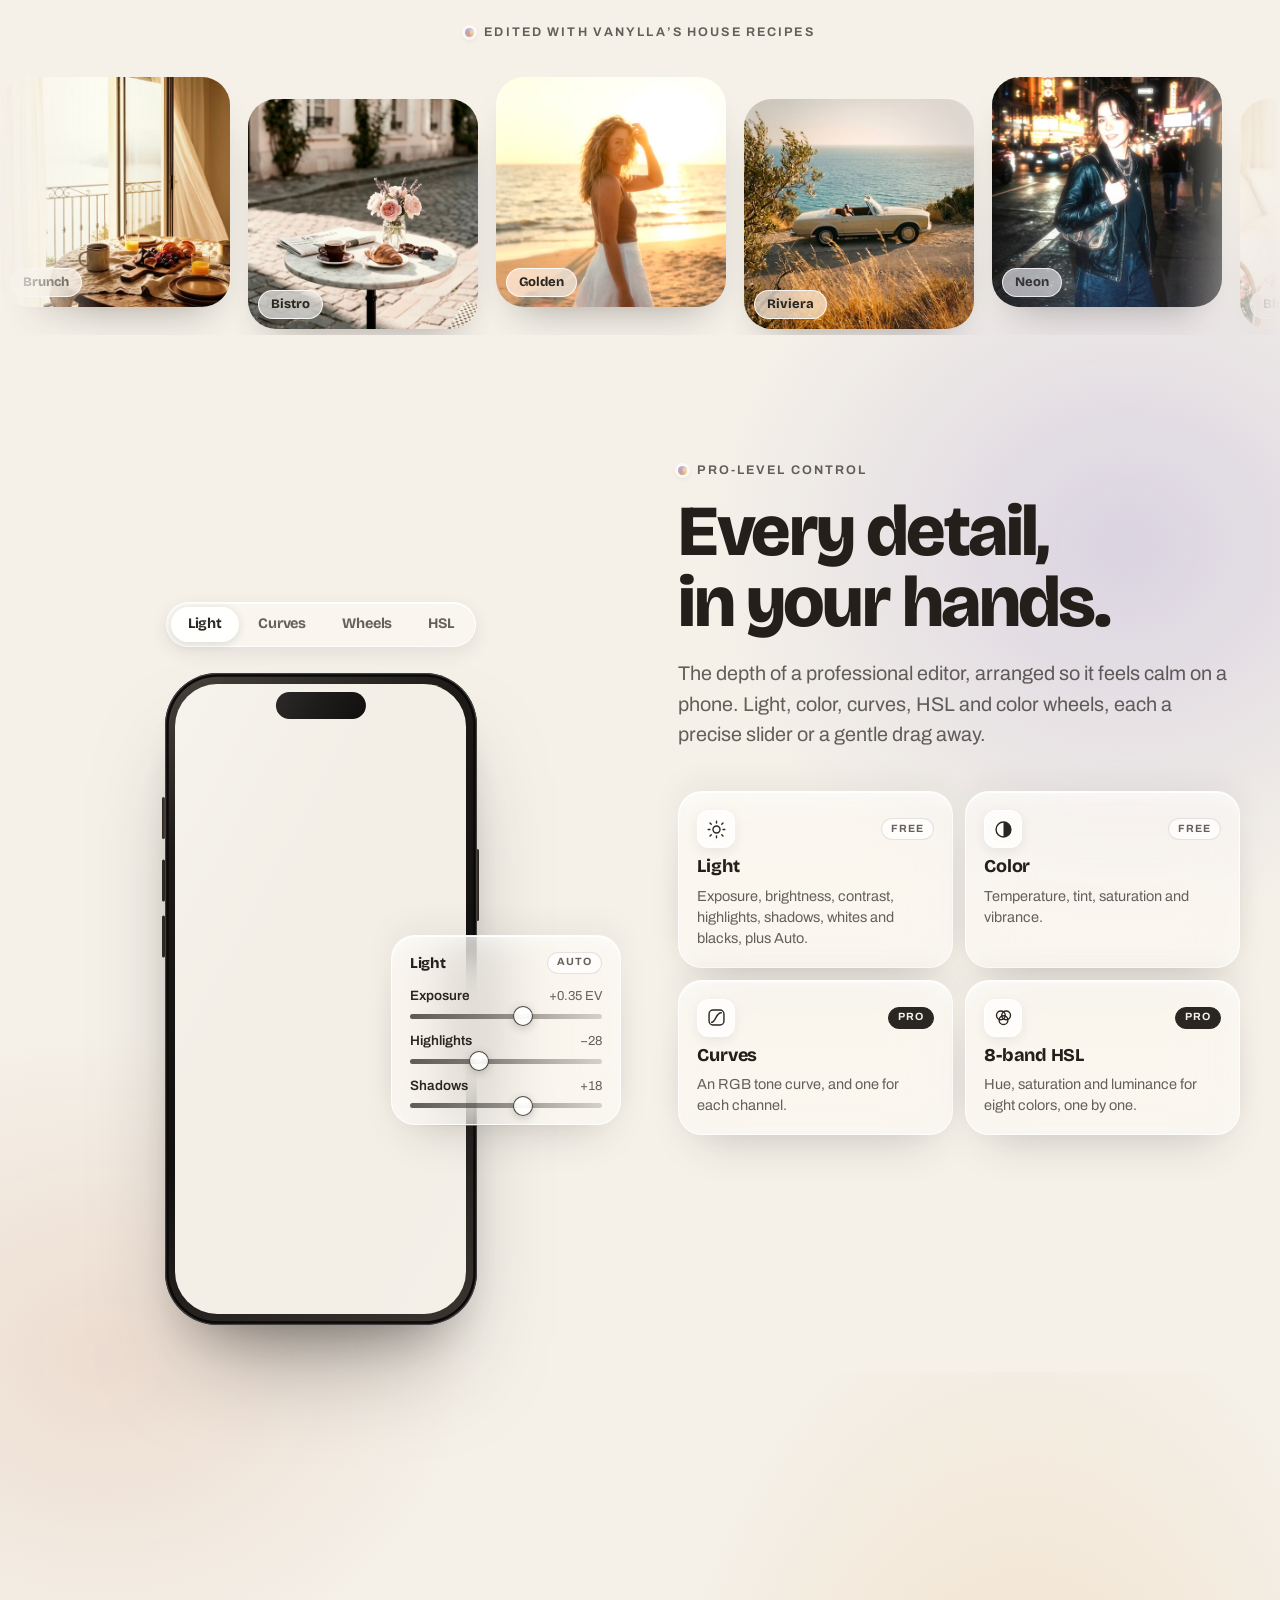
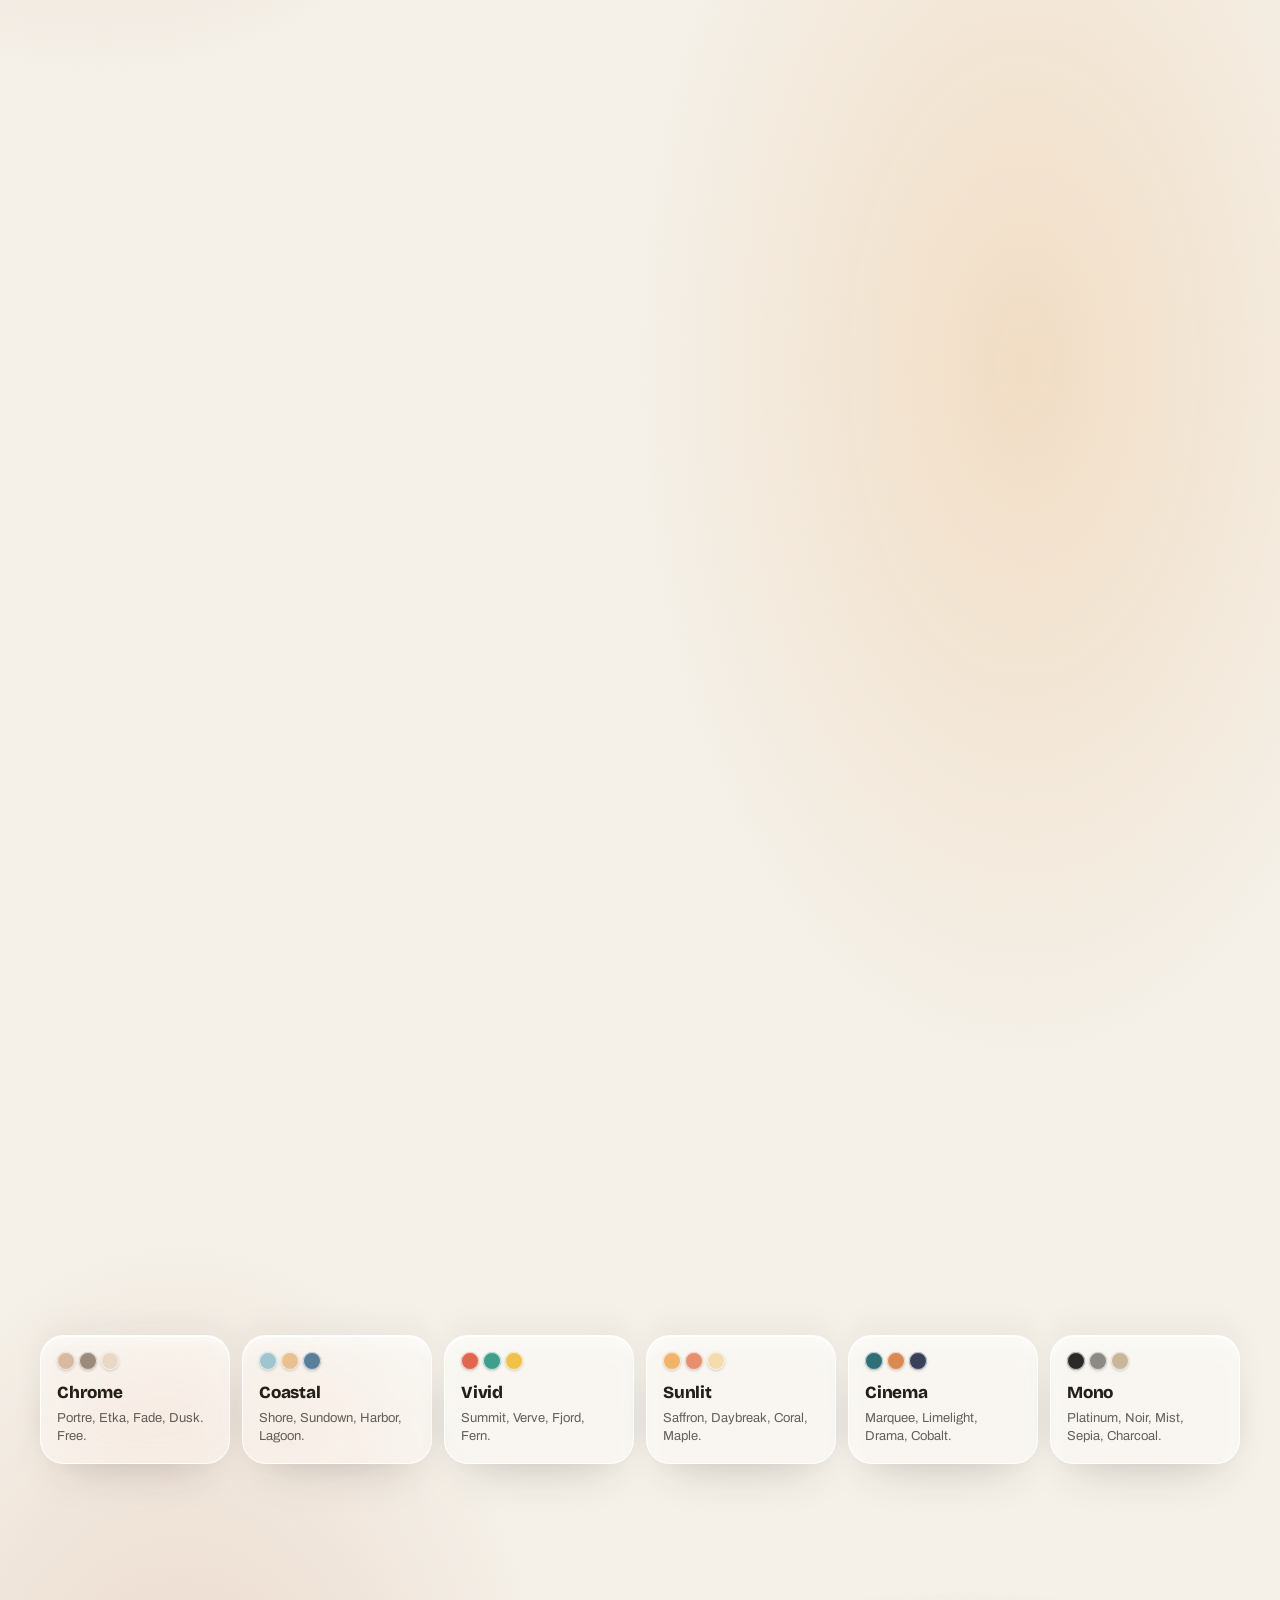
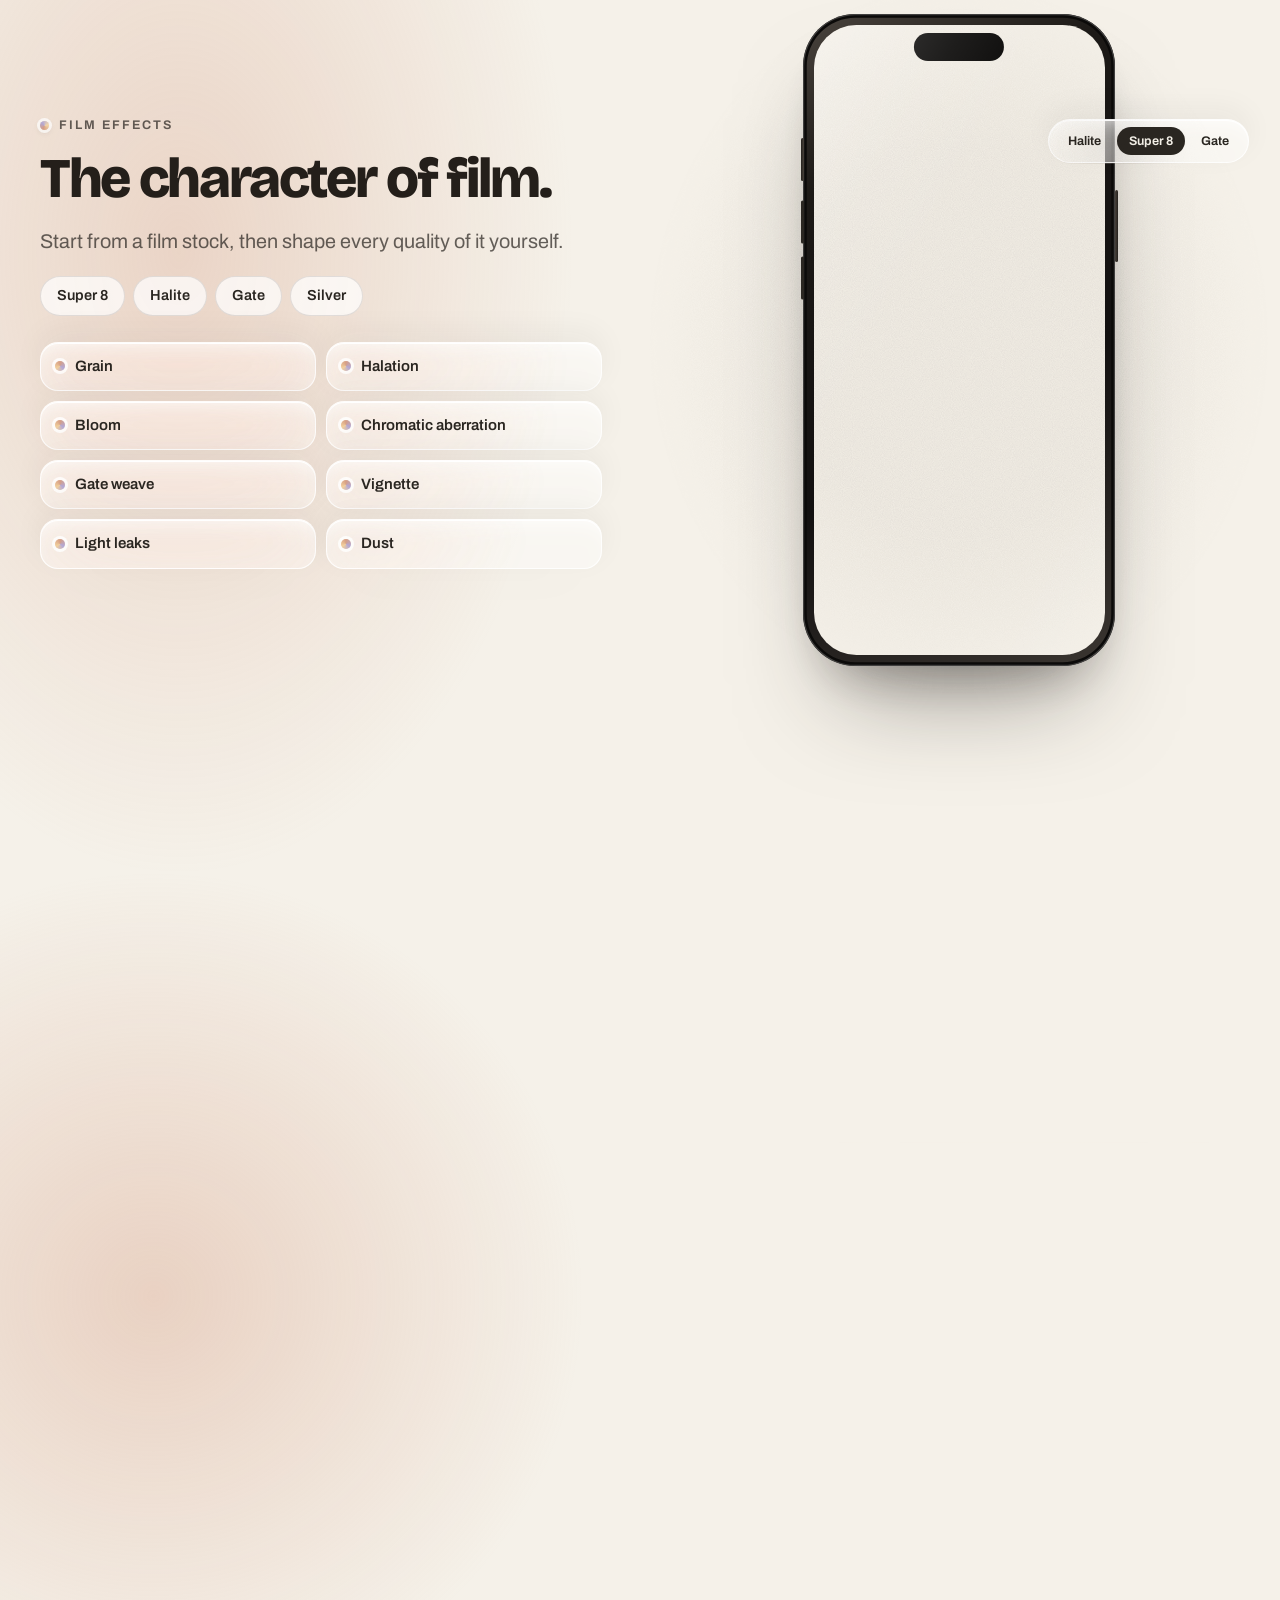
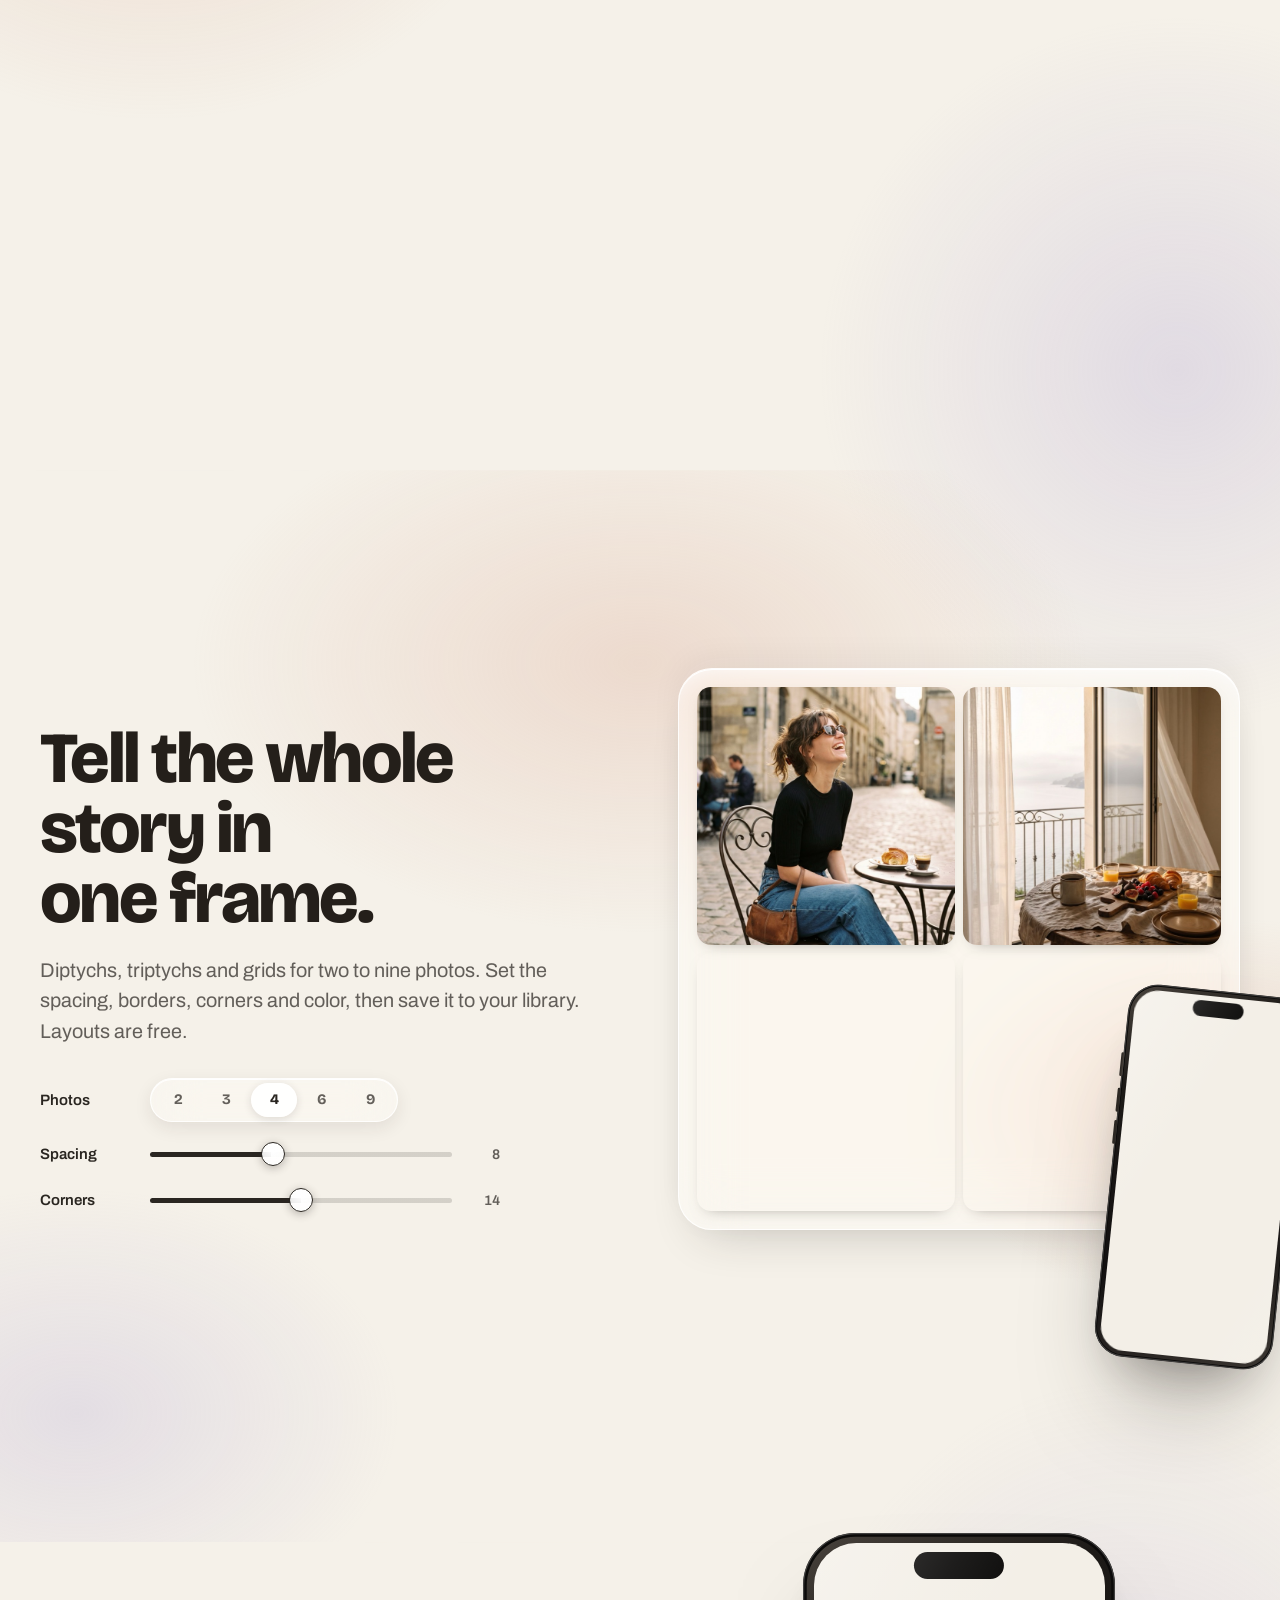
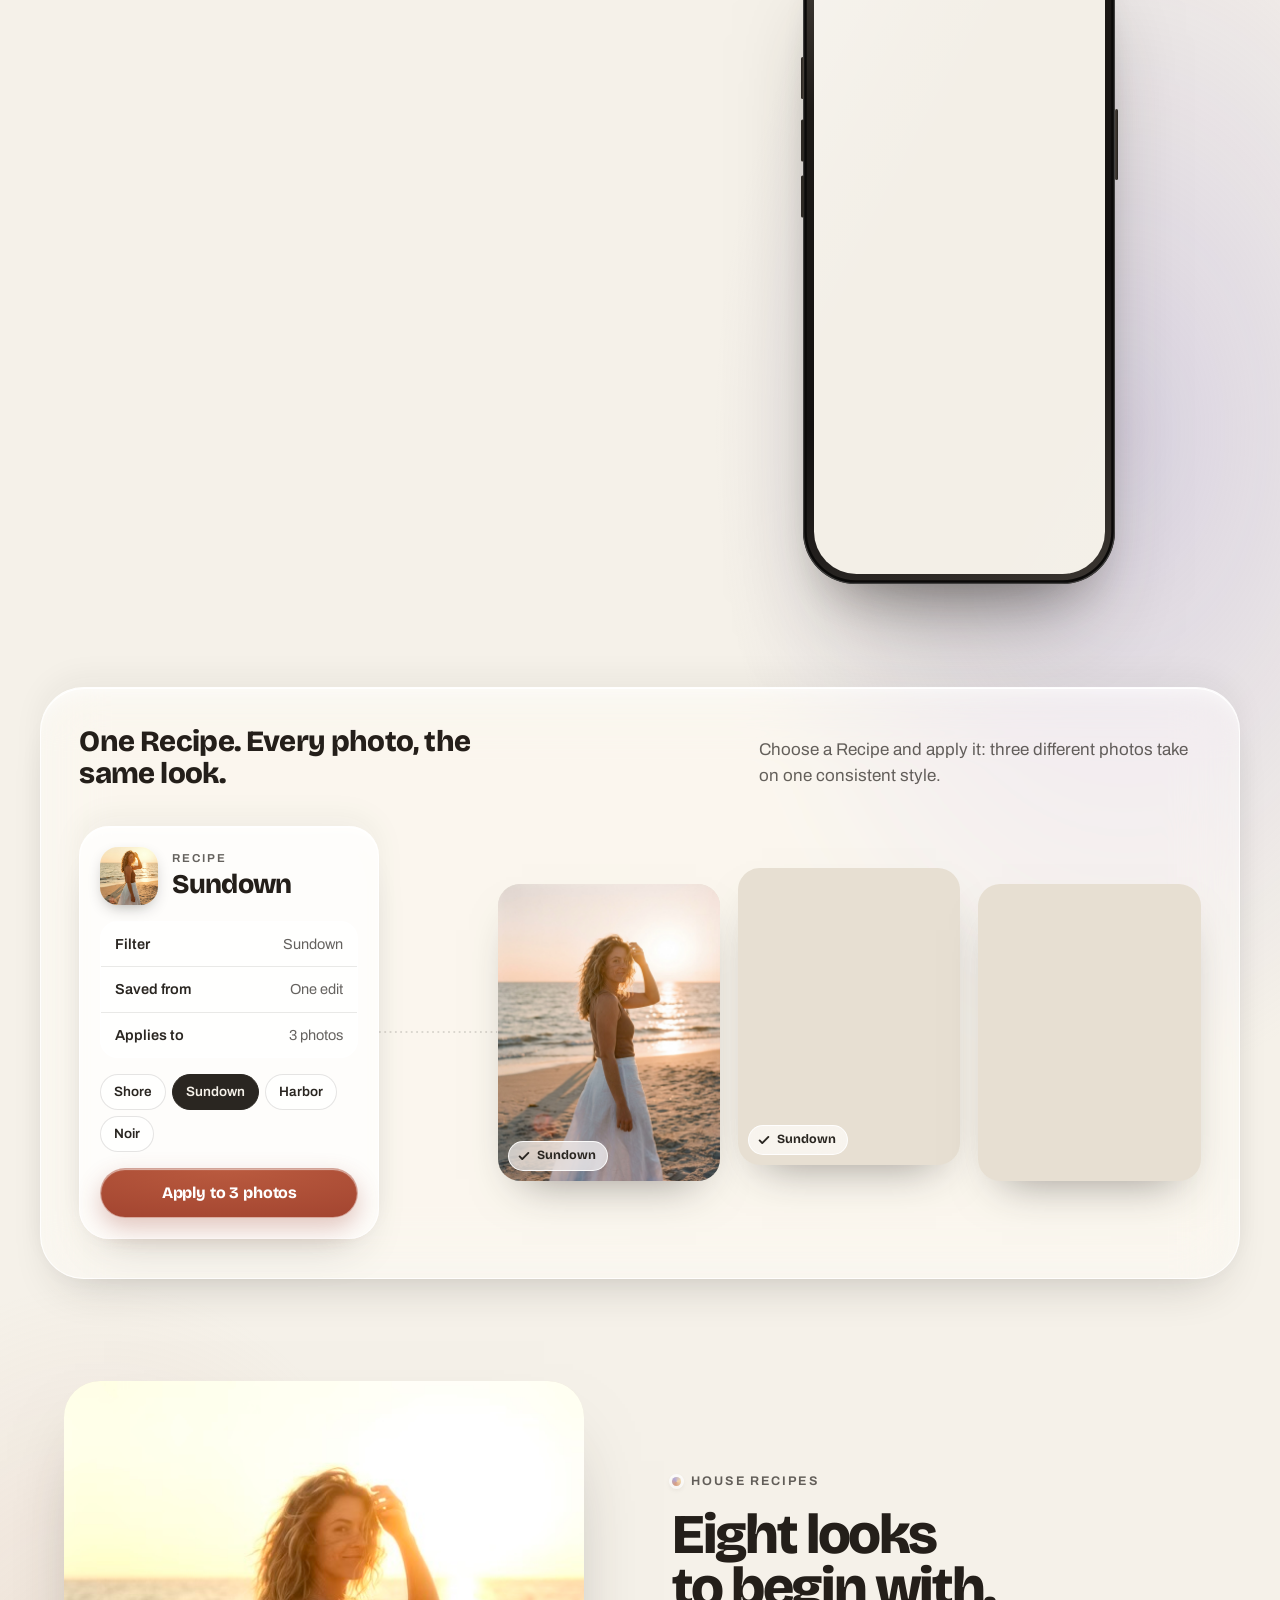
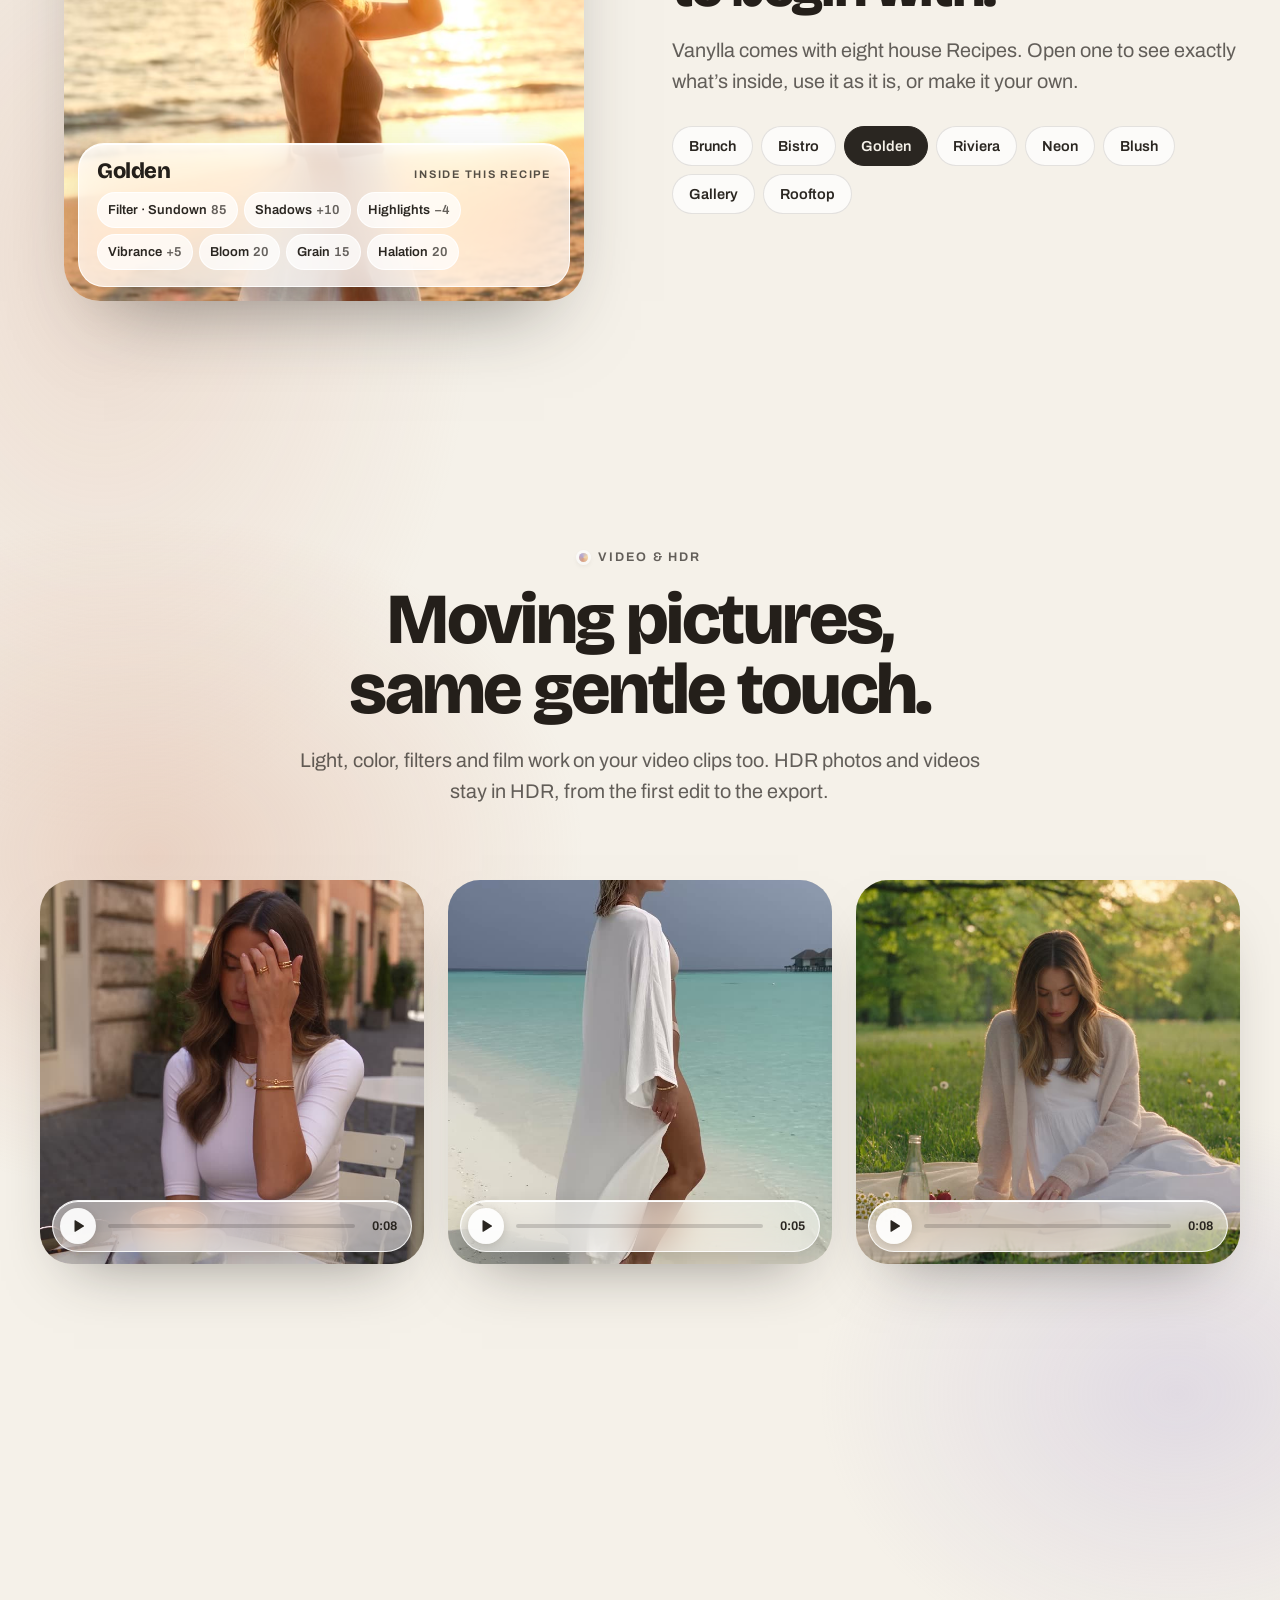
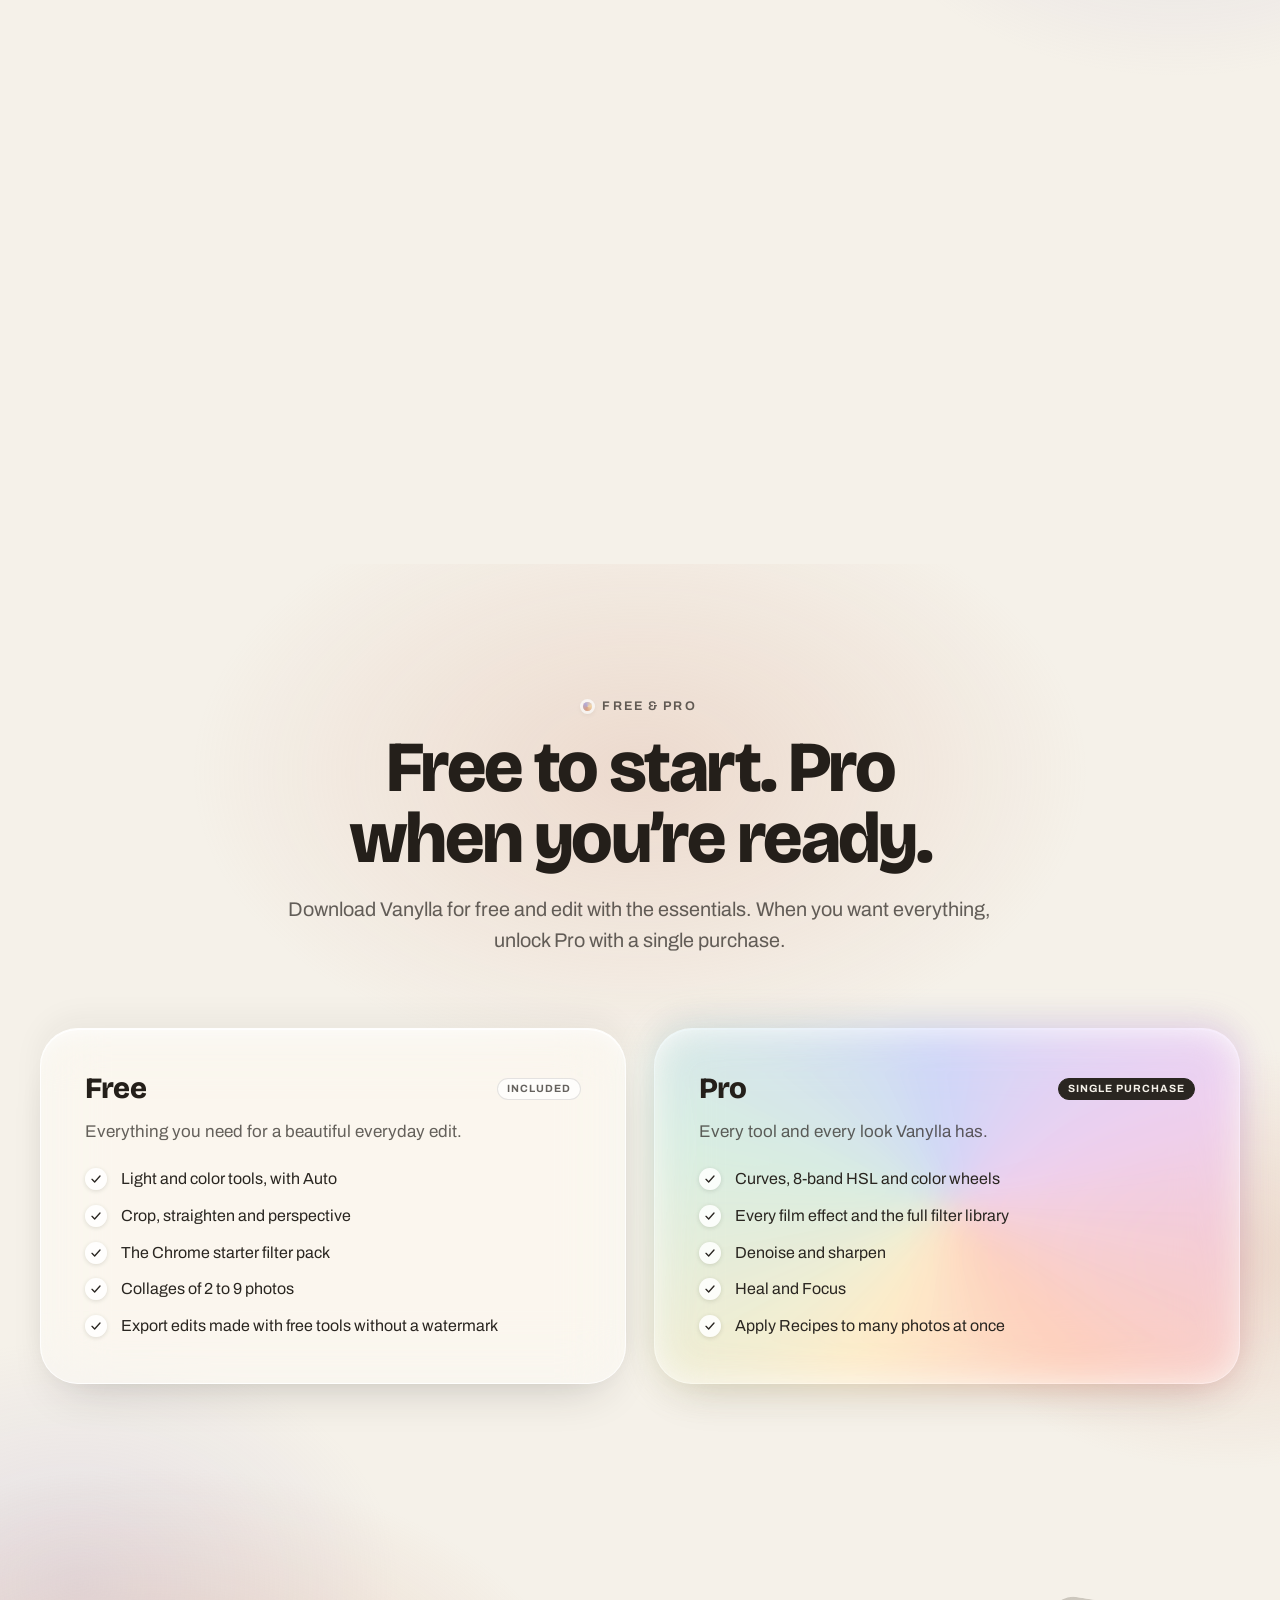
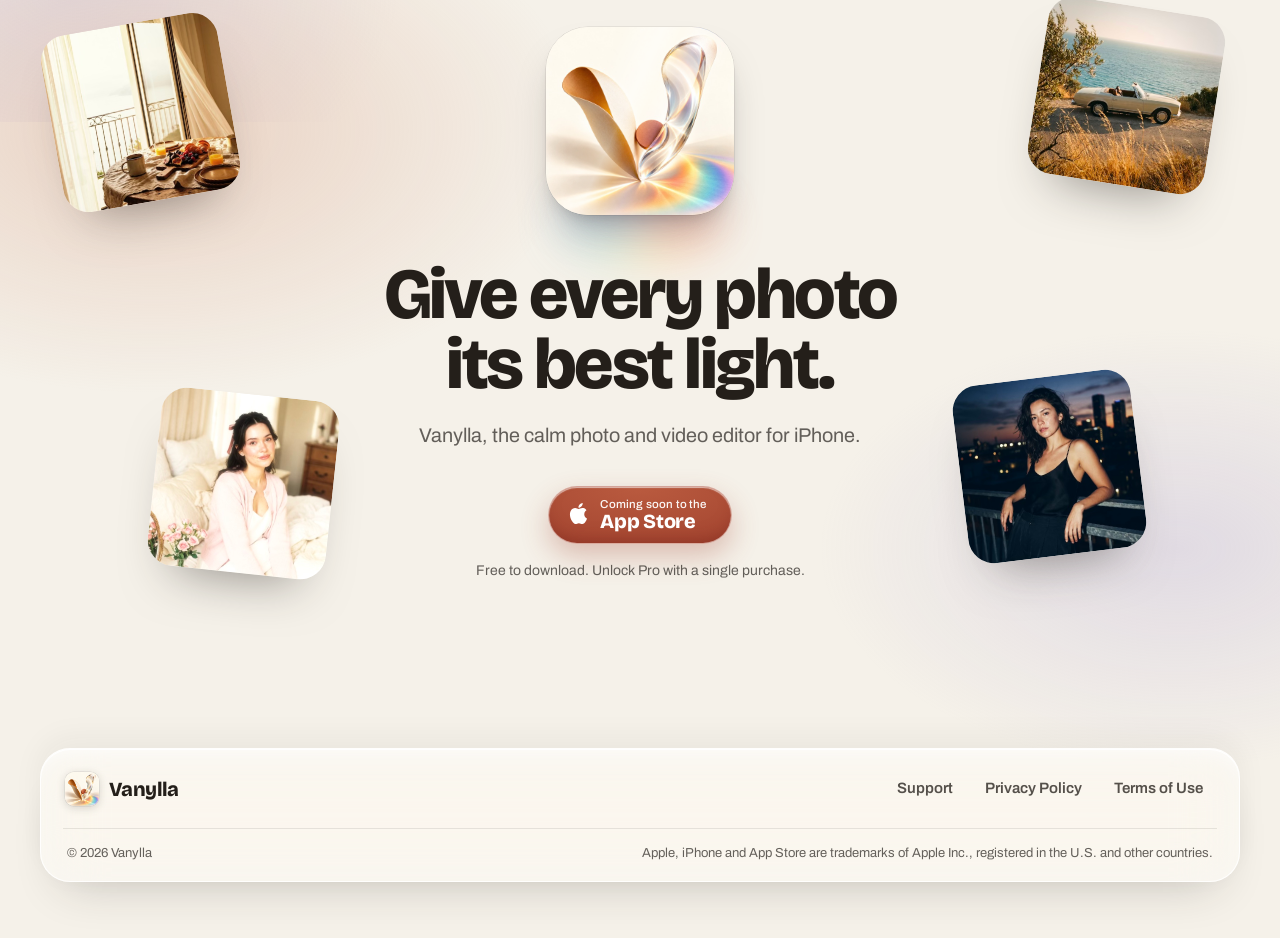
==== commit 49a2a078: "Vanylla landing site: landing page, placeholder Support, Privacy and Terms pages, 404 Static GitHub " ====
--- a/index.html
+++ b/index.html
@@ -7,22 +7,20 @@
   <meta name="description" content="Vanylla is a photo and video editor for iPhone: pro-level controls, aesthetic filters and film effects, Heal and Focus, collages, and Recipes that carry your look from one photo to many.">
   <meta name="theme-color" content="#F5F1E9">
   <meta name="color-scheme" content="light">
-  <link rel="canonical" href="https://davidkalaejian.github.io/Vanylla.app/">
   <link rel="icon" type="image/png" sizes="64x64" href="assets/icon/favicon-64.png">
   <link rel="apple-touch-icon" href="assets/icon/apple-touch-icon.png">
   <meta property="og:type" content="website">
   <meta property="og:site_name" content="Vanylla">
-  <meta property="og:url" content="https://davidkalaejian.github.io/Vanylla.app/">
   <meta property="og:title" content="Vanylla — Photo &amp; video editor for iPhone">
   <meta property="og:description" content="Pro-level control, aesthetic filters and film effects, Heal and Focus, collages, and Recipes that carry your look from one photo to many.">
-  <meta property="og:image" content="https://davidkalaejian.github.io/Vanylla.app/assets/og.jpg">
+  <meta property="og:image" content="assets/og.jpg">
   <meta property="og:image:width" content="1200">
   <meta property="og:image:height" content="630">
   <meta property="og:image:alt" content="The Vanylla app icon on a warm cream background beside photos edited in Vanylla.">
   <meta name="twitter:card" content="summary_large_image">
   <meta name="twitter:title" content="Vanylla — Photo &amp; video editor for iPhone">
   <meta name="twitter:description" content="Pro-level control, aesthetic filters and film effects, Heal and Focus, collages, and Recipes.">
-  <meta name="twitter:image" content="https://davidkalaejian.github.io/Vanylla.app/assets/og.jpg">
+  <meta name="twitter:image" content="assets/og.jpg">
   <link rel="preload" href="assets/fonts/BricolageGrotesque.woff" as="font" type="font/woff" crossorigin>
   <link rel="preload" href="assets/fonts/Archivo.woff" as="font" type="font/woff" crossorigin>
   <link rel="stylesheet" href="assets/css/site.css">
@@ -52,7 +50,8 @@
         <li><a href="support.html">Support</a></li>
       </ul>
       <a class="store store--compact" data-store href="#download">
-        <span class="store-text"><small data-store-line>Download on the</small><strong>App Store</strong></span>
+        <svg viewBox="0 0 24 24" aria-hidden="true" focusable="false"><path d="M12.152 6.896c-.948 0-2.415-1.078-3.96-1.04-2.04.027-3.91 1.183-4.961 3.014-2.117 3.675-.546 9.103 1.519 12.09 1.013 1.454 2.208 3.09 3.792 3.039 1.52-.065 2.09-.987 3.935-.987 1.831 0 2.35.987 3.96.948 1.637-.026 2.676-1.48 3.676-2.948 1.156-1.688 1.636-3.325 1.662-3.415-.039-.013-3.182-1.221-3.22-4.857-.026-3.04 2.48-4.494 2.597-4.559-1.429-2.09-3.623-2.324-4.39-2.376-2-.156-3.675 1.09-4.61 1.09zM15.53 3.83c.843-1.012 1.4-2.427 1.245-3.83-1.207.052-2.662.805-3.532 1.818-.78.896-1.454 2.338-1.273 3.714 1.338.104 2.715-.688 3.559-1.701"/></svg>
+        <span class="store-text"><small data-store-line>Coming soon to the</small><strong>App Store</strong></span>
       </a>
       <button class="nav-menu" type="button" aria-expanded="false" aria-controls="nav-sheet" data-menu>
         <span class="visually-hidden">Menu</span>
@@ -81,30 +80,31 @@
         </div>
         <p class="eyebrow reveal">Photo &amp; video editor for iPhone</p>
         <h1 class="display reveal" id="hero-title">Make it look the way it <span class="shine">felt.</span></h1>
-        <p class="lede reveal">Pro-level control, aesthetic filters and film effects, and Recipes that carry your look from one photo to the next.</p>
+        <p class="lede reveal">Pro-level control, aesthetic filters with real film character, and Recipes that carry your look from one photo to the next.</p>
         <div class="cta-row reveal">
           <a class="store" data-store href="#download">
-            <span class="store-text"><small data-store-line>Download on the</small><strong>App Store</strong></span>
+            <svg viewBox="0 0 24 24" aria-hidden="true" focusable="false"><path d="M12.152 6.896c-.948 0-2.415-1.078-3.96-1.04-2.04.027-3.91 1.183-4.961 3.014-2.117 3.675-.546 9.103 1.519 12.09 1.013 1.454 2.208 3.09 3.792 3.039 1.52-.065 2.09-.987 3.935-.987 1.831 0 2.35.987 3.96.948 1.637-.026 2.676-1.48 3.676-2.948 1.156-1.688 1.636-3.325 1.662-3.415-.039-.013-3.182-1.221-3.22-4.857-.026-3.04 2.48-4.494 2.597-4.559-1.429-2.09-3.623-2.324-4.39-2.376-2-.156-3.675 1.09-4.61 1.09zM15.53 3.83c.843-1.012 1.4-2.427 1.245-3.83-1.207.052-2.662.805-3.532 1.818-.78.896-1.454 2.338-1.273 3.714 1.338.104 2.715-.688 3.559-1.701"/></svg>
+            <span class="store-text"><small data-store-line>Coming soon to the</small><strong>App Store</strong></span>
           </a>
           <a class="btn-glass" href="#features">See what it does
             <svg viewBox="0 0 16 16" aria-hidden="true"><path d="M8 3v10M3.5 8.5 8 13l4.5-4.5" fill="none" stroke="currentColor" stroke-width="1.8" stroke-linecap="round" stroke-linejoin="round"/></svg>
           </a>
         </div>
-        <p class="fine reveal">Free to download.</p>
+        <p class="fine reveal">Free to download. Unlock Pro with a single purchase.</p>
       </div>
 
       <div class="wrap hero-stage">
-        <div class="hs-left"><div class="px" data-depth="0.04">
+        <div class="hs-left"><div class="px" data-depth="0.05">
           <div class="phone reveal" style="--i:1">
-            <div class="screen"><img src="assets/img/screens/editor-wheels.jpg" srcset="assets/img/screens/editor-wheels.jpg 599w, assets/img/screens/editor-wheels-1179.jpg 1179w" sizes="(max-width: 640px) 186px, 254px" width="599" height="1300" alt="Vanylla's color wheels on a terrace portrait: shadows toward teal, highlights toward amber."></div>
+            <div class="screen"><img src="assets/img/screens/library.jpg" width="599" height="1300" alt="Vanylla's Library on iPhone: a grid of photos and videos with filters for All, Edited, Video and Favorites."></div>
           </div>
         </div></div>
-        <div class="hs-center"><div class="px" data-depth="-0.03">
+        <div class="hs-center"><div class="px" data-depth="-0.04">
           <div class="phone reveal" style="--i:2">
-            <div class="screen"><img src="assets/img/screens/editor-filters.jpg" srcset="assets/img/screens/editor-filters.jpg 599w, assets/img/screens/editor-filters-1179.jpg 1179w" sizes="(max-width: 640px) 236px, 296px" width="599" height="1300" alt="Vanylla's editor with the Chrome filter pack open and the Portre filter applied to a street portrait."></div>
+            <div class="screen"><img src="assets/img/screens/editor-filters.jpg" width="599" height="1300" alt="Vanylla's editor with the Chrome filter pack open and the Portre filter applied to a street portrait."></div>
           </div>
         </div></div>
-        <div class="hs-right"><div class="px" data-depth="0.05">
+        <div class="hs-right"><div class="px" data-depth="0.09">
           <div class="video-card reveal" style="--i:3">
             <video data-autoplay muted loop playsinline preload="metadata" poster="assets/video/cafe-window-matcha-poster.jpg" width="540" height="720" aria-label="A short clip: a woman drinking matcha by a sunny window.">
               <source src="assets/video/cafe-window-matcha.mp4" type="video/mp4">
@@ -112,14 +112,14 @@
           </div>
         </div></div>
 
-        <div class="float-ui fu-recipe glass reveal px" data-depth="0.03" style="--i:4" aria-hidden="true">
-          <img src="assets/img/recipes/recipe-pink-soft-after.jpg" width="508" height="508" alt="">
-          <span><b>Blush</b><small>Recipe · applied</small></span>
-        </div>
-        <div class="float-ui fu-chips glass reveal px" data-depth="0.03" style="--i:5" aria-hidden="true">
+        <div class="float-ui fu-recipe glass reveal px" data-depth="0.08" style="--i:4" aria-hidden="true">
+          <img src="assets/img/recipes/recipe-golden-glow-after.jpg" width="508" height="508" alt="">
+          <span><b>Golden</b><small>Recipe · applied</small></span>
+        </div>
+        <div class="float-ui fu-chips glass reveal px" data-depth="0.07" style="--i:5" aria-hidden="true">
           <span>Shore</span><span class="on">Sundown</span><span>Harbor</span>
         </div>
-        <div class="float-ui fu-film glass reveal px" data-depth="0.03" style="--i:6" aria-hidden="true">
+        <div class="float-ui fu-film glass reveal px" data-depth="0.05" style="--i:6" aria-hidden="true">
           <div class="mini-sliders">
             <div class="ms"><span>Grain</span><em>15</em><div class="track light"><i class="knob" style="--v:15%;--from:0%"></i></div></div>
             <div class="ms"><span>Halation</span><em>20</em><div class="track warm"><i class="knob" style="--v:20%;--from:0%"></i></div></div>
@@ -130,7 +130,7 @@
 
     <!-- Ribbon of house Recipes -->
     <section class="ribbon-section" aria-label="Photos edited with Vanylla's house Recipes">
-      <p class="eyebrow ribbon-label reveal">Edited with Vanylla’s house Recipes</p>
+      <p class="eyebrow ribbon-label reveal" style="display:flex;justify-content:center">Edited with Vanylla’s house Recipes</p>
       <div class="ribbon reveal">
         <div class="ribbon-track">
           <figure><img src="assets/img/recipes/recipe-warm-morning-after.jpg" width="508" height="508" loading="lazy" decoding="async" alt="Breakfast on a balcony, edited with the Brunch Recipe."><figcaption>Brunch</figcaption></figure>
@@ -167,10 +167,18 @@
           </div>
           <div class="phone reveal" id="panel-control" role="tabpanel" aria-labelledby="tab-light" style="--i:1">
             <div class="screen">
-              <div class="layer is-on" data-panel="tab-light"><img src="assets/img/screens/editor-light.jpg" srcset="assets/img/screens/editor-light.jpg 599w, assets/img/screens/editor-light-1179.jpg 1179w" sizes="(max-width: 640px) 260px, 290px" width="599" height="1300" loading="lazy" decoding="async" alt="The Light tools: Exposure +0.35 EV, Brightness +8 and Contrast −12, with Auto, Curves and Detail above."></div>
-              <div class="layer" data-panel="tab-curves" aria-hidden="true"><img src="assets/img/screens/editor-curves.jpg" srcset="assets/img/screens/editor-curves.jpg 599w, assets/img/screens/editor-curves-1179.jpg 1179w" sizes="(max-width: 640px) 260px, 290px" width="599" height="1300" loading="lazy" decoding="async" alt="The tone curve over a histogram, with RGB, red, green and blue channels and a point reading In 174, Out 200."></div>
-              <div class="layer" data-panel="tab-wheels" aria-hidden="true"><img src="assets/img/screens/editor-wheels.jpg" srcset="assets/img/screens/editor-wheels.jpg 599w, assets/img/screens/editor-wheels-1179.jpg 1179w" sizes="(max-width: 640px) 260px, 290px" width="599" height="1300" loading="lazy" decoding="async" alt="Three color wheels for shadows, midtones and highlights: shadows toward teal, highlights toward amber."></div>
-              <div class="layer" data-panel="tab-hsl" aria-hidden="true"><img src="assets/img/screens/editor-hsl.jpg" srcset="assets/img/screens/editor-hsl.jpg 599w, assets/img/screens/editor-hsl-1179.jpg 1179w" sizes="(max-width: 640px) 260px, 290px" width="599" height="1300" loading="lazy" decoding="async" alt="The HSL tool with eight color swatches; orange selected with hue +12° and saturation +8."></div>
+              <div class="layer is-on" data-panel="tab-light"><img src="assets/img/screens/editor-light.jpg" width="599" height="1300" loading="lazy" decoding="async" alt="The Light tools: Exposure +0.35 EV, Brightness +8 and Contrast −12, with Auto, Curves and Detail above."></div>
+              <div class="layer" data-panel="tab-curves" aria-hidden="true"><img src="assets/img/screens/editor-curves.jpg" width="599" height="1300" loading="lazy" decoding="async" alt="The tone curve over a histogram, with RGB, red, green and blue channels and a point reading In 174, Out 200."></div>
+              <div class="layer" data-panel="tab-wheels" aria-hidden="true"><img src="assets/img/screens/editor-wheels.jpg" width="599" height="1300" loading="lazy" decoding="async" alt="Three color wheels for shadows, midtones and highlights: shadows toward teal, highlights toward amber."></div>
+              <div class="layer" data-panel="tab-hsl" aria-hidden="true"><img src="assets/img/screens/editor-hsl.jpg" width="599" height="1300" loading="lazy" decoding="async" alt="The HSL tool with eight color swatches; orange selected with hue +12° and saturation +8."></div>
+            </div>
+          </div>
+          <div class="float-card fc-light glass glass-card reveal" style="--i:2" aria-hidden="true">
+            <div class="h4">Light <span class="tag">Auto</span></div>
+            <div class="mini-sliders">
+              <div class="ms"><span>Exposure</span><em>+0.35 EV</em><div class="track"><i class="knob" style="--v:59%"></i></div></div>
+              <div class="ms"><span>Highlights</span><em>−28</em><div class="track"><i class="knob" style="--v:36%"></i></div></div>
+              <div class="ms"><span>Shadows</span><em>+18</em><div class="track"><i class="knob" style="--v:59%"></i></div></div>
             </div>
           </div>
         </div>
@@ -179,12 +187,12 @@
           <div class="sh" data-stagger>
             <p class="eyebrow reveal">Pro-level control</p>
             <h2 class="display reveal" id="features-title">Every detail, in your hands.</h2>
-            <p class="lede reveal">The depth of a professional editor, arranged so it feels calm on a phone. Light, color, curves, HSL and color wheels, each a precise slider or a simple drag away.</p>
+            <p class="lede reveal">The depth of a professional editor, arranged so it feels calm on a phone. Light, color, curves, HSL and color wheels, each a precise slider or a gentle drag away.</p>
           </div>
           <ul class="tools" data-stagger>
-            <li class="tool glass glass-card reveal" data-tool="tab-light">
+            <li class="tool glass glass-card reveal">
               <div class="tool-top"><span class="ico"><svg viewBox="0 0 24 24" aria-hidden="true"><circle cx="12" cy="12" r="4"/><path d="M12 2.5v2M12 19.5v2M4.6 4.6 6 6M18 18l1.4 1.4M2.5 12h2M19.5 12h2M4.6 19.4 6 18M18 6l1.4-1.4"/></svg></span><span class="tag">Free</span></div>
-              <h3 class="h4"><button type="button" class="tool-link" data-show-tab="tab-light" aria-controls="panel-control">Light</button></h3>
+              <h3 class="h4">Light</h3>
               <p>Exposure, brightness, contrast, highlights, shadows, whites and blacks, plus Auto.</p>
             </li>
             <li class="tool glass glass-card reveal">
@@ -192,25 +200,35 @@
               <h3 class="h4">Color</h3>
               <p>Temperature, tint, saturation and vibrance.</p>
             </li>
-            <li class="tool glass glass-card reveal" data-tool="tab-curves">
+            <li class="tool glass glass-card reveal">
               <div class="tool-top"><span class="ico"><svg viewBox="0 0 24 24" aria-hidden="true"><rect x="3.5" y="3.5" width="17" height="17" rx="4.5"/><path d="M6.5 17.5c5-.6 4.6-11 11-11"/></svg></span><span class="tag tag--pro">Pro</span></div>
-              <h3 class="h4"><button type="button" class="tool-link" data-show-tab="tab-curves" aria-controls="panel-control">Curves</button></h3>
+              <h3 class="h4">Curves</h3>
               <p>An RGB tone curve, and one for each channel.</p>
             </li>
-            <li class="tool glass glass-card reveal" data-tool="tab-hsl">
+            <li class="tool glass glass-card reveal">
               <div class="tool-top"><span class="ico"><svg viewBox="0 0 24 24" aria-hidden="true"><circle cx="9" cy="9.5" r="5"/><circle cx="15" cy="9.5" r="5"/><circle cx="12" cy="15" r="5"/></svg></span><span class="tag tag--pro">Pro</span></div>
-              <h3 class="h4"><button type="button" class="tool-link" data-show-tab="tab-hsl" aria-controls="panel-control">8-band HSL</button></h3>
+              <h3 class="h4">8-band HSL</h3>
               <p>Hue, saturation and luminance for eight colors, one by one.</p>
             </li>
-            <li class="tool glass glass-card reveal" data-tool="tab-wheels">
+            <li class="tool glass glass-card reveal">
               <div class="tool-top"><span class="ico"><svg viewBox="0 0 24 24" aria-hidden="true"><circle cx="12" cy="12" r="8.5"/><circle cx="14.6" cy="9.8" r="2.1"/></svg></span><span class="tag tag--pro">Pro</span></div>
-              <h3 class="h4"><button type="button" class="tool-link" data-show-tab="tab-wheels" aria-controls="panel-control">Color wheels</button></h3>
+              <h3 class="h4">Color wheels</h3>
               <p>Tone shadows, midtones and highlights separately.</p>
             </li>
             <li class="tool glass glass-card reveal">
               <div class="tool-top"><span class="ico"><svg viewBox="0 0 24 24" aria-hidden="true"><path d="M12 4.2 20.4 19H3.6z"/><path d="M12 4.2V19"/></svg></span><span class="tag tag--pro">Pro</span></div>
               <h3 class="h4">Detail</h3>
               <p>Denoise and sharpen, for crisp edges and clean shadows.</p>
+            </li>
+            <li class="tool glass glass-card reveal">
+              <div class="tool-top"><span class="ico"><svg viewBox="0 0 24 24" aria-hidden="true"><path d="M6.5 2.5v13a2 2 0 0 0 2 2h13M2.5 6.5h13a2 2 0 0 1 2 2v13"/></svg></span><span class="tag">Free</span></div>
+              <h3 class="h4">Crop &amp; geometry</h3>
+              <p>Crop, straighten and correct perspective.</p>
+            </li>
+            <li class="tool glass glass-card reveal">
+              <div class="tool-top"><span class="ico"><svg viewBox="0 0 24 24" aria-hidden="true"><path d="M3 12a9 9 0 1 0 3-6.7"/><path d="M3 4.5v4h4"/></svg></span><span class="tag">Free</span></div>
+              <h3 class="h4">Undo, redo, Save</h3>
+              <p>Edit freely: nothing is final until you tap Save.</p>
             </li>
           </ul>
         </div>
@@ -227,7 +245,7 @@
           <p class="lede reveal">Aesthetic filters in six curated packs, each with an intensity slider. Then add the character of film: grain, halation, bloom and the gentle imperfections that make a photo feel like a memory.</p>
         </div>
 
-        <div class="lab glass glass-card reveal reveal--flat" data-lab>
+        <div class="lab glass glass-card reveal" data-lab>
           <div class="lab-stage" data-lab-stage style="--pos:50%">
             <div class="lab-swap">
               <img class="lab-orig" data-lab-orig src="assets/img/looks/beach-original.jpg" width="896" height="1200" loading="lazy" decoding="async" alt="A woman walking on a beach at golden hour.">
@@ -255,47 +273,51 @@
               <button type="button" class="photo-btn" role="radio" aria-checked="false" tabindex="-1" data-value="terrace"><img src="assets/img/looks/thumb-terrace.jpg" width="149" height="200" alt="Terrace table"></button>
             </div>
             <p class="lab-label" id="lab-look-label">Filter</p>
-            <div class="look-strip" role="radiogroup" aria-labelledby="lab-look-label" data-radio="look">
-              <button type="button" class="look-btn" role="radio" aria-checked="false" tabindex="-1" data-value="airy-cool"><img data-thumb src="assets/img/looks/thumb-beach-airy-cool.jpg" width="160" height="160" alt=""><span>Shore</span></button>
-              <button type="button" class="look-btn" role="radio" aria-checked="true" data-value="golden-warm"><img data-thumb src="assets/img/looks/thumb-beach-golden-warm.jpg" width="160" height="160" alt=""><span>Sundown</span></button>
-              <button type="button" class="look-btn" role="radio" aria-checked="false" tabindex="-1" data-value="moody-blue"><img data-thumb src="assets/img/looks/thumb-beach-moody-blue.jpg" width="160" height="160" alt=""><span>Harbor</span></button>
-              <button type="button" class="look-btn" role="radio" aria-checked="false" tabindex="-1" data-value="clean-vivid"><img data-thumb src="assets/img/looks/thumb-beach-clean-vivid.jpg" width="160" height="160" alt=""><span>Lagoon</span></button>
-              <button type="button" class="look-btn" role="radio" aria-checked="false" tabindex="-1" data-value="mono-contrast"><img data-thumb src="assets/img/looks/thumb-beach-mono-contrast.jpg" width="160" height="160" alt=""><span>Noir</span></button>
-              <button type="button" class="look-btn" role="radio" aria-checked="false" tabindex="-1" data-value="mono-warm"><img data-thumb src="assets/img/looks/thumb-beach-mono-warm.jpg" width="160" height="160" alt=""><span>Sepia</span></button>
-            </div>
+            <div class="chips" role="radiogroup" aria-labelledby="lab-look-label" data-radio="look">
+              <button type="button" class="chip" role="radio" aria-checked="false" tabindex="-1" data-value="airy-cool">Shore</button>
+              <button type="button" class="chip" role="radio" aria-checked="true" data-value="golden-warm">Sundown</button>
+              <button type="button" class="chip" role="radio" aria-checked="false" tabindex="-1" data-value="moody-blue">Harbor</button>
+              <button type="button" class="chip" role="radio" aria-checked="false" tabindex="-1" data-value="clean-vivid">Lagoon</button>
+              <button type="button" class="chip" role="radio" aria-checked="false" tabindex="-1" data-value="mono-contrast">Noir</button>
+              <button type="button" class="chip" role="radio" aria-checked="false" tabindex="-1" data-value="mono-warm">Sepia</button>
+            </div>
+            <p class="pack-note">Shore, Sundown, Harbor and Lagoon come from the Coastal pack; Noir and Sepia from Mono.</p>
             <p class="visually-hidden" aria-live="polite" data-lab-live></p>
           </div>
         </div>
 
         <ul class="packs" data-stagger aria-label="Filter packs">
-          <li class="pack glass glass-card lift reveal"><div class="pack-top"><img src="assets/img/packs/chrome.jpg" width="160" height="160" loading="lazy" decoding="async" alt=""><span class="tag">Free</span></div><b>Chrome</b><span>Portre, Etka, Fade, Dusk.</span></li>
-          <li class="pack glass glass-card lift reveal"><div class="pack-top"><img src="assets/img/packs/coastal.jpg" width="160" height="160" loading="lazy" decoding="async" alt=""></div><b>Coastal</b><span>Shore, Sundown, Harbor, Lagoon.</span></li>
-          <li class="pack glass glass-card lift reveal"><div class="pack-top"><img src="assets/img/packs/vivid.jpg" width="160" height="160" loading="lazy" decoding="async" alt=""></div><b>Vivid</b><span>Summit, Verve, Fjord, Fern.</span></li>
-          <li class="pack glass glass-card lift reveal"><div class="pack-top"><img src="assets/img/packs/sunlit.jpg" width="160" height="160" loading="lazy" decoding="async" alt=""></div><b>Sunlit</b><span>Saffron, Daybreak, Coral, Maple.</span></li>
-          <li class="pack glass glass-card lift reveal"><div class="pack-top"><img src="assets/img/packs/cinema.jpg" width="160" height="160" loading="lazy" decoding="async" alt=""></div><b>Cinema</b><span>Marquee, Limelight, Drama, Cobalt.</span></li>
-          <li class="pack glass glass-card lift reveal"><div class="pack-top"><img src="assets/img/packs/mono.jpg" width="160" height="160" loading="lazy" decoding="async" alt=""></div><b>Mono</b><span>Platinum, Noir, Mist, Sepia, Charcoal.</span></li>
+          <li class="pack glass glass-card lift reveal"><div class="sw" aria-hidden="true"><i style="background:#d9b9a0"></i><i style="background:#9c8b7a"></i><i style="background:#e8d8c4"></i></div><b>Chrome</b><span>Portre, Etka, Fade, Dusk. Free.</span></li>
+          <li class="pack glass glass-card lift reveal"><div class="sw" aria-hidden="true"><i style="background:#9fc6cf"></i><i style="background:#e9c08f"></i><i style="background:#5c7f99"></i></div><b>Coastal</b><span>Shore, Sundown, Harbor, Lagoon.</span></li>
+          <li class="pack glass glass-card lift reveal"><div class="sw" aria-hidden="true"><i style="background:#e0664f"></i><i style="background:#3f9f8a"></i><i style="background:#f1c24a"></i></div><b>Vivid</b><span>Summit, Verve, Fjord, Fern.</span></li>
+          <li class="pack glass glass-card lift reveal"><div class="sw" aria-hidden="true"><i style="background:#f0b46a"></i><i style="background:#e78f6f"></i><i style="background:#f4dcae"></i></div><b>Sunlit</b><span>Saffron, Daybreak, Coral, Maple.</span></li>
+          <li class="pack glass glass-card lift reveal"><div class="sw" aria-hidden="true"><i style="background:#2f6f78"></i><i style="background:#d98a52"></i><i style="background:#39405a"></i></div><b>Cinema</b><span>Marquee, Limelight, Drama, Cobalt.</span></li>
+          <li class="pack glass glass-card lift reveal"><div class="sw" aria-hidden="true"><i style="background:#2b2a28"></i><i style="background:#8d8984"></i><i style="background:#c9b79b"></i></div><b>Mono</b><span>Platinum, Noir, Mist, Sepia, Charcoal.</span></li>
         </ul>
 
         <div class="film split split--rev">
           <div class="showcase grain-card">
             <div class="phone reveal">
-              <div class="screen"><img src="assets/img/screens/editor-film.jpg" srcset="assets/img/screens/editor-film.jpg 599w, assets/img/screens/editor-film-1179.jpg 1179w" sizes="(max-width: 640px) 260px, 290px" width="599" height="1300" loading="lazy" decoding="async" alt="The Film tools with the Super 8 stock on a rooftop portrait at dusk: Intensity 100, Grain 45, Halation 25."></div>
+              <div class="screen"><img src="assets/img/screens/editor-film.jpg" width="599" height="1300" loading="lazy" decoding="async" alt="The Film tools with the Super 8 stock on a rooftop portrait at dusk: Intensity 100, Grain 45, Halation 25."></div>
             </div>
             <div class="float-card fc-stock glass reveal" style="--i:2" aria-hidden="true"><span>Halite</span><span class="on">Super 8</span><span>Gate</span></div>
           </div>
           <div class="film-copy" data-stagger>
             <p class="eyebrow reveal">Film effects</p>
-            <h3 class="display h-sub reveal">Imperfect, on purpose.</h3>
-            <p class="lede reveal">Start from a film stock, then set the grain, halation and bloom yourself.</p>
+            <h3 class="display reveal" style="font-size:clamp(34px,4.4vw,56px);font-variation-settings:'opsz' 56,'wdth' 100">The character of film.</h3>
+            <p class="lede reveal">Start from a film stock, then shape every quality of it yourself.</p>
+            <div class="chips reveal" aria-label="Film stocks">
+              <span class="chip chip--static">Super 8</span><span class="chip chip--static">Halite</span><span class="chip chip--static">Gate</span><span class="chip chip--static">Silver</span>
+            </div>
             <ul class="film-grid reveal" aria-label="Film controls">
-              <li><i aria-hidden="true"></i>Grain</li>
-              <li><i aria-hidden="true"></i>Halation</li>
-              <li><i aria-hidden="true"></i>Bloom</li>
-              <li><i aria-hidden="true"></i>Chromatic aberration</li>
-              <li><i aria-hidden="true"></i>Gate weave</li>
-              <li><i aria-hidden="true"></i>Vignette</li>
-              <li><i aria-hidden="true"></i>Light leaks</li>
-              <li><i aria-hidden="true"></i>Dust</li>
+              <li class="glass"><i aria-hidden="true"></i>Grain</li>
+              <li class="glass"><i aria-hidden="true"></i>Halation</li>
+              <li class="glass"><i aria-hidden="true"></i>Bloom</li>
+              <li class="glass"><i aria-hidden="true"></i>Chromatic aberration</li>
+              <li class="glass"><i aria-hidden="true"></i>Gate weave</li>
+              <li class="glass"><i aria-hidden="true"></i>Vignette</li>
+              <li class="glass"><i aria-hidden="true"></i>Light leaks</li>
+              <li class="glass"><i aria-hidden="true"></i>Dust</li>
             </ul>
           </div>
         </div>
@@ -309,16 +331,16 @@
         <div class="sh sh--center" data-stagger>
           <p class="eyebrow reveal">Heal &amp; Focus</p>
           <h2 class="display reveal" id="tools-title">Lose the distraction. Choose the focus.</h2>
-          <p class="lede reveal">Two quiet tools for when a photo is almost perfect.</p>
+          <p class="lede reveal">Two quiet tools for the moments a photo is almost perfect.</p>
         </div>
         <div class="duo" data-stagger>
           <article class="duo-card glass glass-card reveal">
             <div class="head"><span class="ico"><svg viewBox="0 0 24 24" aria-hidden="true"><g transform="rotate(-45 12 12)"><rect x="2" y="7.6" width="20" height="8.8" rx="4.4"/><rect x="9" y="7.6" width="6" height="8.8"/><path d="M11 10.6h.01M13 10.6h.01M11 13.4h.01M13 13.4h.01" stroke-width="1.9"/></g></svg></span><span class="tag tag--pro">Pro</span></div>
             <h3 class="h3">Heal: paint it away.</h3>
-            <p>Brush over a crumb, a speck of dust or a stray wire. It disappears when you lift your finger.</p>
+            <p>Brush over a stray crumb, a sign or a passer-by. It disappears the moment you lift your finger.</p>
             <div class="phone-peek">
               <div class="phone">
-                <div class="screen"><img src="assets/img/screens/editor-heal.jpg" srcset="assets/img/screens/editor-heal.jpg 599w, assets/img/screens/editor-heal-1179.jpg 1179w" sizes="(max-width: 640px) 250px, 270px" width="599" height="1300" loading="lazy" decoding="async" alt="Heal in use: a brush stroke painted over sunglasses on a café table, with the hint “Lift your finger to remove”."></div>
+                <div class="screen"><img src="assets/img/screens/editor-heal.jpg" width="599" height="1300" loading="lazy" decoding="async" alt="Heal in use: a brush stroke painted over sunglasses on a café table, with the hint “Lift your finger to remove”."></div>
               </div>
             </div>
           </article>
@@ -326,10 +348,10 @@
             <div class="head"><span class="ico"><svg viewBox="0 0 24 24" aria-hidden="true"><circle cx="12" cy="12" r="8.5"/><g class="aperture-ico"><path d="M12 3.5l2.9 7.6M20.1 9.4l-7.9 2.4M17.4 18.6l-5.2-6.3M6.7 18.7 9 10.9M3.9 9.3l8.2 2.6"/></g></svg></span><span class="tag tag--pro">Pro</span></div>
             <h3 class="h3">Focus: depth, after the fact.</h3>
             <p>Tap where the focus should fall and choose an aperture for a soft, portrait-style background, even on photos taken without Portrait mode.</p>
-            <div class="aperture-strip glass" aria-hidden="true"><span>f/1.4</span><span>f/2</span><span class="on">f/2.8</span><span>f/4</span><span>f/5.6</span><span>f/8</span><span>f/11</span><span>f/16</span></div>
+            <div class="aperture-strip glass" aria-hidden="true"><span>f/1.4</span><span>f/2</span><span>f/2.8</span><span>f/4</span><span class="on">f/5.6</span><span>f/8</span><span>f/11</span><span>f/16</span></div>
             <div class="phone-peek">
               <div class="phone">
-                <div class="screen"><img src="assets/img/screens/editor-focus.jpg" srcset="assets/img/screens/editor-focus.jpg 599w, assets/img/screens/editor-focus-1179.jpg 1179w" sizes="(max-width: 640px) 250px, 270px" width="599" height="1300" loading="lazy" decoding="async" alt="Focus on a portrait: the focus point set on her face, aperture at f/2.8 on a scale from f/1.4 to f/16, and a focus range slider."></div>
+                <div class="screen"><img src="assets/img/screens/editor-focus.jpg" width="599" height="1300" loading="lazy" decoding="async" alt="Focus on a portrait: the focus point set on her face, aperture at f/2.8 on a scale from f/1.4 to f/16, and a focus range slider."></div>
               </div>
             </div>
           </article>
@@ -344,8 +366,8 @@
         <div data-stagger>
           <div class="sh">
             <p class="eyebrow reveal">Collages</p>
-            <h2 class="display reveal" id="collages-title">One frame, the whole story.</h2>
-            <p class="lede reveal">Diptychs, triptychs and grids for two to nine photos. Set the spacing, borders, corners and color, then save it to your library. Collages are part of the free app.</p>
+            <h2 class="display reveal" id="collages-title">Tell the whole story in one frame.</h2>
+            <p class="lede reveal">Diptychs, triptychs and grids for two to nine photos. Set the spacing, borders, corners and color, then save it to your library. Layouts are free.</p>
           </div>
           <div class="collage-controls reveal">
             <div class="layout-row"><span id="layout-label">Photos</span>
@@ -362,19 +384,24 @@
           </div>
         </div>
         <div class="collage-wrap">
-          <div class="collage glass glass-card reveal" data-collage aria-label="A collage of 4 photos" role="img">
+          <div class="collage glass glass-card reveal" data-collage aria-label="A collage of four photos" role="img">
             <div class="collage-inner">
               <div class="cell" style="--x:0;--y:0;--cw:50;--ch:50"><img src="assets/img/photos/candid-cafe-laugh.jpg" width="672" height="900" loading="lazy" decoding="async" alt=""></div>
               <div class="cell" style="--x:50;--y:0;--cw:50;--ch:50"><img src="assets/img/photos/hotel-breakfast-balcony.jpg" width="672" height="900" loading="lazy" decoding="async" alt=""></div>
-              <div class="cell" style="--x:0;--y:50;--cw:50;--ch:50"><img src="assets/img/photos/flower-market-walk.jpg" width="672" height="900" loading="lazy" decoding="async" alt=""></div>
+              <div class="cell" style="--x:0;--y:50;--cw:50;--ch:50"><img src="assets/img/photos/beach-walk-golden-hour.jpg" width="672" height="900" loading="lazy" decoding="async" alt=""></div>
               <div class="cell" style="--x:50;--y:50;--cw:50;--ch:50"><img src="assets/img/photos/marble-cafe-table.jpg" width="672" height="900" loading="lazy" decoding="async" alt=""></div>
               <div class="cell is-off" style="--x:33.333;--y:33.333;--cw:33.333;--ch:33.333"><img src="assets/img/photos/terrace-portrait.jpg" width="672" height="900" loading="lazy" decoding="async" alt=""></div>
-              <div class="cell is-off" style="--x:66.667;--y:33.333;--cw:33.333;--ch:33.333"><img src="assets/img/photos/beach-walk-golden-hour.jpg" width="672" height="900" loading="lazy" decoding="async" alt=""></div>
+              <div class="cell is-off" style="--x:66.667;--y:33.333;--cw:33.333;--ch:33.333"><img src="assets/img/photos/flower-market-walk.jpg" width="672" height="900" loading="lazy" decoding="async" alt=""></div>
               <div class="cell is-off" style="--x:0;--y:66.667;--cw:33.333;--ch:33.333"><img src="assets/img/photos/soft-pink-portrait.jpg" width="672" height="900" loading="lazy" decoding="async" alt=""></div>
               <div class="cell is-off" style="--x:33.333;--y:66.667;--cw:33.333;--ch:33.333"><img src="assets/img/photos/vintage-convertible-coast.jpg" width="672" height="900" loading="lazy" decoding="async" alt=""></div>
               <div class="cell is-off" style="--x:66.667;--y:66.667;--cw:33.333;--ch:33.333"><img src="assets/img/photos/mediterranean-terrace.jpg" width="672" height="900" loading="lazy" decoding="async" alt=""></div>
             </div>
           </div>
+          <div class="collage-phone"><div class="px" data-shift-el="0.06">
+            <div class="phone reveal" style="--i:2">
+              <div class="screen"><img src="assets/img/screens/collage-edit.jpg" width="599" height="1300" loading="lazy" decoding="async" alt="Editing a three-photo collage in Vanylla: Replace, Edit and Remove on the selected photo, with Spacing, Thickness, Corners and Color sliders."></div>
+            </div>
+          </div></div>
         </div>
       </div>
     </section>
@@ -396,33 +423,33 @@
           </div>
           <div class="showcase">
             <div class="phone reveal" style="--i:1">
-              <div class="screen"><img src="assets/img/screens/recipe-detail.jpg" srcset="assets/img/screens/recipe-detail.jpg 599w, assets/img/screens/recipe-detail-1179.jpg 1179w" sizes="(max-width: 640px) 260px, 290px" width="599" height="1300" loading="lazy" decoding="async" alt="A Recipe called Sunday: a before and after split of a portrait, and its settings: Light, Exposure +0.35 and Contrast −12; Color, Temperature +12 and Tint −6; Filter, Portre 64; Film, Grain 34 and Halation 22. Below, Apply to photos."></div>
+              <div class="screen"><img src="assets/img/screens/recipe-detail.jpg" width="599" height="1300" loading="lazy" decoding="async" alt="A Recipe called Sunday: a before and after split of a portrait, and its settings: Light, Exposure +0.35 and Contrast −12; Color, Temperature +12 and Tint −6; Filter, Portre 64; Film, Grain 34 and Halation 22. Below, Apply to photos."></div>
             </div>
           </div>
         </div>
 
         <!-- One Recipe, many photos -->
-        <div class="preset glass glass-card reveal reveal--flat" data-preset>
+        <div class="preset glass glass-card reveal" data-preset>
           <div class="preset-head">
-            <h3 class="h3">One Recipe, many photos.</h3>
-            <p class="body-72">Pick a Recipe and tap Apply: three different photos, one consistent look.</p>
+            <h3 class="h3">One Recipe. Every photo, the same look.</h3>
+            <p class="body-72" style="margin:0;max-width:26em">Choose a Recipe and apply it: three different photos take on one consistent style.</p>
           </div>
           <div class="preset-grid">
             <div class="recipe-card glass">
               <div class="rc-top">
                 <div class="rc-swatch" aria-hidden="true" data-rc-swatch></div>
-                <div class="rc-title"><div class="rc-kicker">Recipe <span class="tag tag--pro">Pro</span></div><div class="rc-name" data-rc-name>Beach days</div></div>
+                <div><div class="rc-kicker">Recipe</div><div class="rc-name" data-rc-name>Sundown</div></div>
               </div>
               <ul class="rc-rows">
                 <li><span>Filter</span><span data-rc-filter>Sundown</span></li>
-                <li><span>Strength</span><span>100</span></li>
-                <li><span>Photos</span><span>3 selected</span></li>
+                <li><span>Saved from</span><span>One edit</span></li>
+                <li><span>Applies to</span><span>3 photos</span></li>
               </ul>
               <div class="chips" role="radiogroup" aria-label="Recipe" data-radio="recipe">
-                <button type="button" class="chip" role="radio" aria-checked="true" data-value="golden-warm">Beach days</button>
-                <button type="button" class="chip" role="radio" aria-checked="false" tabindex="-1" data-value="airy-cool">Sea air</button>
-                <button type="button" class="chip" role="radio" aria-checked="false" tabindex="-1" data-value="moody-blue">Blue hour</button>
-                <button type="button" class="chip" role="radio" aria-checked="false" tabindex="-1" data-value="mono-contrast">Sunday paper</button>
+                <button type="button" class="chip" role="radio" aria-checked="false" tabindex="-1" data-value="airy-cool">Shore</button>
+                <button type="button" class="chip" role="radio" aria-checked="true" data-value="golden-warm">Sundown</button>
+                <button type="button" class="chip" role="radio" aria-checked="false" tabindex="-1" data-value="moody-blue">Harbor</button>
+                <button type="button" class="chip" role="radio" aria-checked="false" tabindex="-1" data-value="mono-contrast">Noir</button>
               </div>
               <button type="button" class="apply" data-apply>Apply to 3 photos</button>
             </div>
@@ -434,9 +461,9 @@
               </svg>
             </div>
             <div class="targets" data-targets>
-              <figure class="target" data-photo="beach"><img class="orig" src="assets/img/looks/beach-original.jpg" width="896" height="1200" loading="lazy" decoding="async" alt="A woman on a beach at golden hour."><figcaption><svg viewBox="0 0 16 16" aria-hidden="true"><path d="M3 8.5l3 3 7-7"/></svg><span data-cap>Beach days</span></figcaption></figure>
-              <figure class="target" data-photo="conv"><img class="orig" src="assets/img/looks/conv-original.jpg" width="776" height="1040" loading="lazy" decoding="async" alt="A vintage convertible parked above the sea."><figcaption><svg viewBox="0 0 16 16" aria-hidden="true"><path d="M3 8.5l3 3 7-7"/></svg><span data-cap>Beach days</span></figcaption></figure>
-              <figure class="target" data-photo="terrace"><img class="orig" src="assets/img/looks/terrace-original.jpg" width="896" height="1200" loading="lazy" decoding="async" alt="A terrace table with lemons and flowers above a misty bay."><figcaption><svg viewBox="0 0 16 16" aria-hidden="true"><path d="M3 8.5l3 3 7-7"/></svg><span data-cap>Beach days</span></figcaption></figure>
+              <figure class="target" data-photo="beach"><img class="orig" src="assets/img/looks/beach-original.jpg" width="896" height="1200" loading="lazy" decoding="async" alt="A woman on a beach at golden hour."><figcaption><svg viewBox="0 0 16 16" aria-hidden="true"><path d="M3 8.5l3 3 7-7"/></svg><span data-cap>Sundown</span></figcaption></figure>
+              <figure class="target" data-photo="conv"><img class="orig" src="assets/img/looks/conv-original.jpg" width="776" height="1040" loading="lazy" decoding="async" alt="A vintage convertible parked above the sea."><figcaption><svg viewBox="0 0 16 16" aria-hidden="true"><path d="M3 8.5l3 3 7-7"/></svg><span data-cap>Sundown</span></figcaption></figure>
+              <figure class="target" data-photo="terrace"><img class="orig" src="assets/img/looks/terrace-original.jpg" width="896" height="1200" loading="lazy" decoding="async" alt="A terrace table with lemons and flowers above a misty bay."><figcaption><svg viewBox="0 0 16 16" aria-hidden="true"><path d="M3 8.5l3 3 7-7"/></svg><span data-cap>Sundown</span></figcaption></figure>
             </div>
           </div>
           <p class="visually-hidden" aria-live="polite" data-preset-live></p>
@@ -444,30 +471,30 @@
 
         <!-- House Recipes -->
         <div class="house">
+          <div class="house-card reveal" data-house-card>
+            <img src="assets/img/recipes/recipe-golden-glow-after.jpg" width="508" height="508" loading="lazy" decoding="async" alt="A woman on a beach at sunset, edited with the Golden Recipe." data-house-img>
+            <div class="ingredients glass" data-house-ingredients>
+              <div class="top"><b data-house-name>Golden</b><span>Inside this Recipe</span></div>
+              <ul data-house-list>
+                <li>Filter · Sundown<em>85</em></li><li>Shadows<em>+10</em></li><li>Highlights<em>−4</em></li><li>Vibrance<em>+5</em></li><li>Bloom<em>20</em></li><li>Grain<em>15</em></li><li>Halation<em>20</em></li>
+              </ul>
+            </div>
+          </div>
           <div data-stagger>
             <p class="eyebrow reveal">House Recipes</p>
-            <h3 class="display h-sub reveal">Eight looks to begin with.</h3>
-            <p class="lede reveal">Vanylla comes with eight house Recipes to start from. Open one to see exactly what’s inside.</p>
-            <div class="chips house-chips reveal" role="radiogroup" aria-label="House Recipe" data-radio="house">
+            <h3 class="display reveal" style="font-size:clamp(34px,4.4vw,56px);font-variation-settings:'opsz' 56,'wdth' 100">Eight looks to begin with.</h3>
+            <p class="lede reveal">Vanylla comes with eight house Recipes. Open one to see exactly what’s inside, use it as it is, or make it your own.</p>
+            <div class="chips reveal" role="radiogroup" aria-label="House Recipe" data-radio="house" style="margin-top:28px">
               <button type="button" class="chip" role="radio" aria-checked="false" tabindex="-1" data-value="warm-morning">Brunch</button>
               <button type="button" class="chip" role="radio" aria-checked="false" tabindex="-1" data-value="soft-cafe">Bistro</button>
-              <button type="button" class="chip" role="radio" aria-checked="false" tabindex="-1" data-value="golden-glow">Golden</button>
-              <button type="button" class="chip" role="radio" aria-checked="true" data-value="vivid-coast">Riviera</button>
+              <button type="button" class="chip" role="radio" aria-checked="true" data-value="golden-glow">Golden</button>
+              <button type="button" class="chip" role="radio" aria-checked="false" tabindex="-1" data-value="vivid-coast">Riviera</button>
               <button type="button" class="chip" role="radio" aria-checked="false" tabindex="-1" data-value="city-night">Neon</button>
               <button type="button" class="chip" role="radio" aria-checked="false" tabindex="-1" data-value="pink-soft">Blush</button>
               <button type="button" class="chip" role="radio" aria-checked="false" tabindex="-1" data-value="street-mono">Gallery</button>
               <button type="button" class="chip" role="radio" aria-checked="false" tabindex="-1" data-value="dusk-cool">Rooftop</button>
             </div>
             <p class="visually-hidden" aria-live="polite" data-house-live></p>
-          </div>
-          <div class="house-card glass glass-card reveal reveal--flat" data-house-card>
-            <div class="house-img"><img src="assets/img/recipes/recipe-vivid-coast-after.jpg" width="508" height="508" loading="lazy" decoding="async" alt="A vintage convertible above the sea, edited with the Riviera Recipe." data-house-img></div>
-            <div class="ingredients" data-house-ingredients>
-              <div class="top"><b data-house-name>Riviera</b><span>Inside this Recipe</span></div>
-              <ul data-house-list>
-                <li>Filter · Lagoon<em>90</em></li><li>Contrast<em>+5</em></li><li>Whites<em>+5</em></li><li>HSL<em>Orange, Aqua, Blue</em></li><li>Vignette<em>15</em></li>
-              </ul>
-            </div>
           </div>
         </div>
       </div>
@@ -480,7 +507,7 @@
         <div class="sh sh--center" data-stagger>
           <p class="eyebrow reveal">Video &amp; HDR</p>
           <h2 class="display reveal" id="video-title">Moving pictures, same gentle touch.</h2>
-          <p class="lede reveal">Light, color, filters and film work on your video clips too. HDR photos and videos are edited and exported in HDR.</p>
+          <p class="lede reveal">Light, color, filters and film work on your video clips too. HDR photos and videos stay in HDR, from the first edit to the export.</p>
         </div>
         <div class="reels" data-stagger>
           <figure class="reel reveal" data-reel>
@@ -502,6 +529,11 @@
             <figcaption class="transport"><button type="button" aria-label="Pause video" data-toggle><svg class="i-pause" viewBox="0 0 14 14" aria-hidden="true"><rect x="2.5" y="1.5" width="3" height="11" rx="1"/><rect x="8.5" y="1.5" width="3" height="11" rx="1"/></svg><svg class="i-play" viewBox="0 0 14 14" aria-hidden="true"><path d="M3.5 1.8v10.4a.6.6 0 0 0 .9.5l8.3-5.2a.6.6 0 0 0 0-1L4.4 1.3a.6.6 0 0 0-.9.5z"/></svg></button><span class="bar" aria-hidden="true"><i></i></span><time aria-hidden="true">0:08</time></figcaption>
           </figure>
         </div>
+        <div class="hdr-row" data-stagger>
+          <span class="chip chip--static reveal">HDR in, HDR out</span>
+          <span class="chip chip--static reveal">Filters and film on video</span>
+          <span class="chip chip--static reveal">Made for iPhone</span>
+        </div>
       </div>
     </section>
 
@@ -514,9 +546,8 @@
           </video>
           <div class="privacy-glass glass">
             <div class="ico"><svg viewBox="0 0 24 24" aria-hidden="true"><rect x="6.5" y="2.5" width="11" height="19" rx="3"/><path d="M10.5 5.5h3"/><path d="M9.5 13.2l1.8 1.8 3.3-3.6"/></svg></div>
-            <p class="eyebrow">On your iPhone</p>
-            <h2 class="display h-sub" id="privacy-title">Edited right on your iPhone.</h2>
-            <p>Every edit is made on your iPhone. Vanylla never uploads your photos or videos to our servers.</p>
+            <h2 class="display" id="privacy-title" style="font-size:clamp(32px,4.6vw,58px);font-variation-settings:'opsz' 58,'wdth' 100">Manual controls. On‑device processing.</h2>
+            <p>Editing happens on your iPhone. Vanylla never uploads your photos or videos to our servers.</p>
           </div>
         </div>
       </div>
@@ -528,8 +559,8 @@
       <div class="wrap">
         <div class="sh sh--center" data-stagger>
           <p class="eyebrow reveal">Free &amp; Pro</p>
-          <h2 class="display reveal" id="pro-title">Free to start.<br>Pro when you’re&nbsp;ready.</h2>
-          <p class="lede reveal">Download Vanylla for free and edit with the essentials. When you want everything, Pro unlocks it with a single purchase.</p>
+          <h2 class="display reveal" id="pro-title">Free to start. Pro when you’re ready.</h2>
+          <p class="lede reveal">Download Vanylla for free and edit with the essentials. When you want everything, unlock Pro with a single purchase.</p>
         </div>
         <div class="plans" data-stagger>
           <article class="plan glass glass-card reveal">
@@ -540,12 +571,12 @@
               <li><svg viewBox="0 0 24 24" aria-hidden="true"><path d="M6 12.5l4 4 8-9"/></svg>Crop, straighten and perspective</li>
               <li><svg viewBox="0 0 24 24" aria-hidden="true"><path d="M6 12.5l4 4 8-9"/></svg>The Chrome starter filter pack</li>
               <li><svg viewBox="0 0 24 24" aria-hidden="true"><path d="M6 12.5l4 4 8-9"/></svg>Collages of 2 to 9 photos</li>
-              <li><svg viewBox="0 0 24 24" aria-hidden="true"><path d="M6 12.5l4 4 8-9"/></svg>No watermark on edits made with the free tools</li>
+              <li><svg viewBox="0 0 24 24" aria-hidden="true"><path d="M6 12.5l4 4 8-9"/></svg>Export edits made with free tools without a watermark</li>
             </ul>
           </article>
           <article class="plan plan--pro glass glass-card reveal">
-            <div class="plan-head"><h3 class="h3">Pro</h3><span class="tag tag--pro">Upgrade</span></div>
-            <p class="sub">Everything in Free, plus every tool and look Vanylla has.</p>
+            <div class="plan-head"><h3 class="h3">Pro</h3><span class="tag tag--pro">Single purchase</span></div>
+            <p class="sub">Every tool and every look Vanylla has.</p>
             <ul>
               <li><svg viewBox="0 0 24 24" aria-hidden="true"><path d="M6 12.5l4 4 8-9"/></svg>Curves, 8-band HSL and color wheels</li>
               <li><svg viewBox="0 0 24 24" aria-hidden="true"><path d="M6 12.5l4 4 8-9"/></svg>Every film effect and the full filter library</li>
@@ -555,11 +586,6 @@
             </ul>
           </article>
         </div>
-        <div class="plans-foot reveal">
-          <a class="store" data-store href="#download">
-            <span class="store-text"><small data-store-line>Download on the</small><strong>App Store</strong></span>
-          </a>
-        </div>
       </div>
     </section>
 
@@ -567,10 +593,10 @@
     <section class="section final" id="download" aria-labelledby="download-title">
       <div class="wash wash--peach" data-shift="0.08" aria-hidden="true"></div>
       <div class="fan" aria-hidden="true">
-        <img class="reveal" src="assets/img/photos/terrace-portrait.jpg" width="672" height="900" loading="lazy" decoding="async" alt="">
-        <img class="reveal" style="--i:1" src="assets/img/photos/flower-market-walk.jpg" width="672" height="900" loading="lazy" decoding="async" alt="">
-        <img class="reveal" style="--i:2" src="assets/img/photos/mediterranean-terrace.jpg" width="672" height="900" loading="lazy" decoding="async" alt="">
-        <img class="reveal" style="--i:3" src="assets/img/photos/soft-pink-portrait.jpg" width="672" height="900" loading="lazy" decoding="async" alt="">
+        <img class="reveal" src="assets/img/recipes/recipe-warm-morning-after.jpg" width="508" height="508" loading="lazy" decoding="async" alt="">
+        <img class="reveal" style="--i:1" src="assets/img/recipes/recipe-pink-soft-after.jpg" width="508" height="508" loading="lazy" decoding="async" alt="">
+        <img class="reveal" style="--i:2" src="assets/img/recipes/recipe-vivid-coast-after.jpg" width="508" height="508" loading="lazy" decoding="async" alt="">
+        <img class="reveal" style="--i:3" src="assets/img/recipes/recipe-dusk-cool-after.jpg" width="508" height="508" loading="lazy" decoding="async" alt="">
       </div>
       <div class="wrap center" data-stagger>
         <div class="app-icon reveal">
@@ -584,10 +610,11 @@
         <p class="lede reveal">Vanylla, the calm photo and video editor for iPhone.</p>
         <div class="cta-row reveal">
           <a class="store" data-store href="#download">
-            <span class="store-text"><small data-store-line>Download on the</small><strong>App Store</strong></span>
+            <svg viewBox="0 0 24 24" aria-hidden="true" focusable="false"><path d="M12.152 6.896c-.948 0-2.415-1.078-3.96-1.04-2.04.027-3.91 1.183-4.961 3.014-2.117 3.675-.546 9.103 1.519 12.09 1.013 1.454 2.208 3.09 3.792 3.039 1.52-.065 2.09-.987 3.935-.987 1.831 0 2.35.987 3.96.948 1.637-.026 2.676-1.48 3.676-2.948 1.156-1.688 1.636-3.325 1.662-3.415-.039-.013-3.182-1.221-3.22-4.857-.026-3.04 2.48-4.494 2.597-4.559-1.429-2.09-3.623-2.324-4.39-2.376-2-.156-3.675 1.09-4.61 1.09zM15.53 3.83c.843-1.012 1.4-2.427 1.245-3.83-1.207.052-2.662.805-3.532 1.818-.78.896-1.454 2.338-1.273 3.714 1.338.104 2.715-.688 3.559-1.701"/></svg>
+            <span class="store-text"><small data-store-line>Coming soon to the</small><strong>App Store</strong></span>
           </a>
         </div>
-        <p class="fine reveal">Free to download.</p>
+        <p class="fine reveal">Free to download. Unlock Pro with a single purchase.</p>
       </div>
     </section>
   </main>
@@ -603,7 +630,7 @@
         </nav>
         <div class="footer-meta">
           <span>© 2026 Vanylla</span>
-          <span>Apple, the Apple logo and iPhone are trademarks of Apple Inc., registered in the U.S. and other countries and regions. App Store is a service mark of Apple Inc.</span>
+          <span>Apple, iPhone and App Store are trademarks of Apple Inc., registered in the U.S. and other countries.</span>
         </div>
       </div>
     </div>
--- a/assets/css/site.css
+++ b/assets/css/site.css
@@ -138,10 +138,9 @@
   -webkit-backdrop-filter: blur(10px) saturate(1.3); backdrop-filter: blur(10px) saturate(1.3);
 }
 .edge--top { top: 0; height: 88px; -webkit-mask-image: linear-gradient(#000 30%, transparent); mask-image: linear-gradient(#000 30%, transparent); }
-.edge--bottom { bottom: 0; height: 48px; -webkit-backdrop-filter: blur(6px) saturate(1.2); backdrop-filter: blur(6px) saturate(1.2); transition: opacity .4s var(--ease); -webkit-mask-image: linear-gradient(transparent, #000 75%); mask-image: linear-gradient(transparent, #000 75%); }
+.edge--bottom { bottom: 0; height: 72px; transition: opacity .4s var(--ease); -webkit-mask-image: linear-gradient(transparent, #000 75%); mask-image: linear-gradient(transparent, #000 75%); }
 
 .at-end .edge--bottom { opacity: 0; }
-@media (max-width: 860px) { .edge--bottom { display: none; } }
 
 /* ---------- Type ---------- */
 .display {
@@ -154,11 +153,8 @@
   color: var(--ink-title);
   text-wrap: balance;
 }
-h1.display { font-size: clamp(46px, 7.4vw, 100px); }
-h2.display { font-size: clamp(38px, 5.6vw, 72px); font-variation-settings: "opsz" 72, "wdth" 100; letter-spacing: -.03em; line-height: .98; }
-.h-sub.display { font-size: clamp(34px, 4.4vw, 56px); font-variation-settings: "opsz" 56, "wdth" 100; letter-spacing: -.03em; line-height: 1; }
-h1, h2, h3, h4, .h3, .h4, .display { text-wrap: balance; }
-p, li { text-wrap: pretty; }
+h1.display { font-size: clamp(48px, 8.4vw, 112px); }
+h2.display { font-size: clamp(38px, 5.6vw, 72px); font-variation-settings: "opsz" 72, "wdth" 100; letter-spacing: -.036em; line-height: .98; }
 .h3 {
   font-family: var(--display); font-weight: 800; font-optical-sizing: none;
   font-variation-settings: "opsz" 28, "wdth" 100;
@@ -170,8 +166,8 @@
   font-size: 18px; letter-spacing: -.012em; line-height: 1.2; color: var(--ink-title);
 }
 .shine {
-  background: linear-gradient(100deg, #a8583a 0%, #c98a6b 45%, #9a84b8 100%);
-  background-size: 160% 100%;
+  background: linear-gradient(100deg, #a8583a 0%, #8f66b0 34%, #b8693f 62%, #8a62ad 100%);
+  background-size: 220% 100%;
   -webkit-background-clip: text; background-clip: text;
   color: transparent; -webkit-text-fill-color: transparent;
   animation: shine 9s ease-in-out infinite alternate;
@@ -217,7 +213,7 @@
 /* ---------- Buttons ---------- */
 .store {
   display: inline-flex; align-items: center; gap: 11px; min-height: 58px;
-  padding: 9px 28px; border-radius: 99px;
+  padding: 9px 24px 9px 19px; border-radius: 99px;
   color: #fff; text-decoration: none; white-space: nowrap;
   background: radial-gradient(130% 150% at 50% 0%, var(--accent-top), var(--accent-bottom));
   border: 1px solid rgba(255, 255, 255, .5);
@@ -226,10 +222,12 @@
 }
 .store:hover { transform: translateY(-2px); box-shadow: 0 18px 36px oklch(0.5 0.13 33 / .36), inset 0 1px 1px rgba(255, 255, 255, .6), inset 0 -10px 18px -10px oklch(0.38 0.12 30 / .55); }
 .store:active { transform: translateY(0) scale(.98); }
-.store-text { display: flex; flex-direction: column; text-align: center; }
+.store svg { width: 21px; height: 25px; flex: none; fill: currentColor; margin-top: -2px; }
+.store-text { display: flex; flex-direction: column; text-align: left; }
 .store-text small { font: 520 11.5px/1.15 var(--text); letter-spacing: .015em; opacity: .95; }
 .store-text strong { font: 800 20px/1.02 var(--display); font-optical-sizing: none; font-variation-settings: "opsz" 24, "wdth" 100; letter-spacing: -.015em; }
-.store--compact { min-height: 42px; padding: 5px 17px; gap: 8px; box-shadow: 0 6px 16px oklch(0.5 0.13 33 / .26), inset 0 1px 1px rgba(255, 255, 255, .6); }
+.store--compact { min-height: 42px; padding: 5px 15px 5px 12px; gap: 8px; box-shadow: 0 6px 16px oklch(0.5 0.13 33 / .26), inset 0 1px 1px rgba(255, 255, 255, .6); }
+.store--compact svg { width: 15px; height: 18px; }
 .store--compact .store-text small { font-size: 9.5px; }
 .store--compact .store-text strong { font-size: 14.5px; }
 .btn-glass {
@@ -244,7 +242,7 @@
 }
 .btn-glass:hover { transform: translateY(-2px); background: rgba(255, 255, 255, .72); }
 .btn-glass svg { width: 16px; height: 16px; }
-.cta-row { display: flex; flex-wrap: wrap; align-items: center; gap: 14px; margin-top: 28px; }
+.cta-row { display: flex; flex-wrap: wrap; align-items: center; gap: 14px; margin-top: 34px; }
 .sh--center .cta-row, .center .cta-row { justify-content: center; }
 
 /* Chips (the app's: white .7 with a hairline; selected filled ink with cream text) */
@@ -308,7 +306,6 @@
 }
 .js .reveal.in { opacity: 1; filter: none; translate: none; scale: none; }
 .js .reveal--soft { filter: blur(12px); translate: 0 14px; }
-.js .reveal--flat, .js .reveal--flat.in { filter: none; }
 
 /* ---------- Nav ---------- */
 .nav { position: fixed; z-index: 60; top: 14px; left: 0; right: 0; pointer-events: none; }
@@ -366,7 +363,7 @@
 @media (min-width: 861px) { .nav-sheet { display: none !important; } }
 @media (max-width: 380px) {
   .brand span { font-size: 18px; }
-  .nav .store { padding-inline: 13px; }
+  .nav .store { padding-inline: 11px 12px; }
 }
 
 /* ---------- App icon (squircle, slow float, caustic shimmer) ---------- */
@@ -417,20 +414,20 @@
 }
 .phone .screen::after { /* glass reflection */
   content: ""; position: absolute; inset: 0; z-index: 3; pointer-events: none; border-radius: inherit;
-  background: linear-gradient(118deg, rgba(255, 255, 255, .12) 0%, rgba(255, 255, 255, .04) 24%, rgba(255, 255, 255, 0) 38%, rgba(255, 255, 255, 0) 78%, rgba(255, 255, 255, .07) 100%);
+  background: linear-gradient(118deg, rgba(255, 255, 255, .26) 0%, rgba(255, 255, 255, .08) 24%, rgba(255, 255, 255, 0) 38%, rgba(255, 255, 255, 0) 78%, rgba(255, 255, 255, .07) 100%);
 }
 .phone .screen .layer { position: absolute; inset: 0; opacity: 0; filter: blur(14px); transition: opacity .6s var(--ease), filter .7s var(--ease); }
 .phone .screen .layer.is-on { opacity: 1; filter: none; }
 
 /* ---------- Hero ---------- */
-.hero { padding-top: clamp(104px, 12vh, 136px); padding-bottom: 0; overflow-x: hidden; }
+.hero { padding-top: clamp(120px, 15vh, 168px); padding-bottom: 0; overflow-x: hidden; }
 @supports (overflow: clip) { .hero { overflow-x: clip; } }
 .hero-copy { text-align: center; position: relative; z-index: 2; }
-.hero-copy .app-icon { --s: clamp(76px, 7vw, 96px); margin-bottom: clamp(20px, 2.4vw, 28px); }
+.hero-copy .app-icon { --s: clamp(104px, 11vw, 138px); margin-bottom: clamp(30px, 4vw, 44px); }
 .hero-copy h1 { max-width: 11.5em; margin-inline: auto; }
-.hero-copy .lede { margin-inline: auto; max-width: 34em; margin-top: 20px; }
+.hero-copy .lede { margin-inline: auto; max-width: 34em; margin-top: 26px; }
 .hero-copy .cta-row { justify-content: center; }
-.hero-stage { position: relative; height: clamp(520px, 62vw, 760px); margin-top: clamp(36px, 4.5vw, 56px); }
+.hero-stage { position: relative; height: clamp(520px, 62vw, 760px); margin-top: clamp(56px, 7vw, 88px); }
 .hero-stage > * { position: absolute; }
 .hs-center { left: 50%; top: 0; translate: -50% 0; z-index: 3; }
 .hs-center .phone { --w: clamp(250px, 25vw, 318px); }
@@ -473,7 +470,7 @@
 
 /* ---------- Ribbon of house Recipes ---------- */
 .ribbon-section { padding: clamp(64px, 8vw, 110px) 0 0; }
-.ribbon-label { display: flex; justify-content: center; text-align: center; margin-bottom: 26px; }
+.ribbon-label { text-align: center; margin-bottom: 26px; }
 .ribbon { overflow: hidden; padding: 12px 0 28px; -webkit-mask-image: linear-gradient(90deg, transparent, #000 8%, #000 92%, transparent); mask-image: linear-gradient(90deg, transparent, #000 8%, #000 92%, transparent); }
 .ribbon-track { display: flex; gap: 18px; width: max-content; animation: ribbon 70s linear infinite; }
 .ribbon:hover .ribbon-track { animation-play-state: paused; }
@@ -494,28 +491,18 @@
 .showcase { position: relative; display: flex; flex-direction: column; align-items: center; gap: 26px; }
 .showcase .phone { --w: clamp(260px, 25vw, 312px); }
 .showcase .float-card { position: absolute; z-index: 4; }
+.fc-light { right: max(-20px, calc(50% - 300px)); top: 46%; width: 230px; padding: 16px 18px; border-radius: 24px; }
+.fc-light .h4 { font-size: 15px; margin-bottom: 12px; display: flex; justify-content: space-between; align-items: center; }
 .tools { display: grid; grid-template-columns: 1fr 1fr; gap: 12px; margin-top: 40px; }
 .tool { padding: 18px 18px 18px; border-radius: 24px; display: grid; gap: 8px; align-content: start; }
 .tool-top { display: flex; align-items: center; justify-content: space-between; gap: 8px; }
 .tool .ico { width: 38px; height: 38px; border-radius: 12px; display: grid; place-items: center; background: rgba(255, 255, 255, .75); border: 1px solid rgba(255, 255, 255, .95); box-shadow: 0 4px 12px rgba(42, 38, 33, .08); }
 .tool .ico svg { width: 21px; height: 21px; fill: none; stroke: var(--ink); stroke-width: 1.6; stroke-linecap: round; stroke-linejoin: round; }
 .tool p { margin: 0; font-size: 14.5px; line-height: 1.45; color: var(--ink-72); }
-.tool-link { appearance: none; border: 0; padding: 0; background: none; font: inherit; color: inherit; letter-spacing: inherit; cursor: pointer; text-align: left; }
-.tool-link::after { content: ""; position: absolute; inset: 0; z-index: 2; border-radius: inherit; }
-.tool-link:focus-visible { outline: none; }
-.tool:has(.tool-link:focus-visible) { outline: 2.5px solid var(--ink); outline-offset: 3px; }
-.tool[data-tool] { transition: box-shadow .35s var(--ease), background .35s var(--ease), transform .35s var(--ease-out); }
-@media (hover: hover) { .tool[data-tool]:hover { background: rgba(255, 255, 255, .58); } }
-.tool.is-current { background: rgba(255, 255, 255, .7); box-shadow: inset 0 1px 0 #fff, 0 0 0 1.5px var(--ink), 0 18px 36px -22px rgba(42, 38, 33, .35); }
-@media (min-width: 1001px) {
-  #features .split { align-items: start; }
-  #features .showcase { position: sticky; top: 112px; }
-  #features .showcase .phone { --w: min(clamp(260px, 25vw, 312px), calc((100vh - 230px) * .46)); }
-}
 
 /* ---------- Filters & film ---------- */
-.lab { margin-top: clamp(44px, 6vw, 72px); display: grid; grid-template-columns: minmax(0, .85fr) minmax(0, 1fr); gap: clamp(22px, 4vw, 56px); padding: clamp(14px, 2vw, 22px); border-radius: 40px; align-items: center; }
-.lab-stage { position: relative; width: min(100%, calc(min(76vh, 720px) * .75)); justify-self: center; aspect-ratio: 3 / 4; border-radius: 28px; overflow: hidden; background: #e7dfd2; box-shadow: 0 28px 60px -30px rgba(42, 38, 33, .45); touch-action: pan-y; user-select: none; -webkit-user-select: none; }
+.lab { margin-top: clamp(44px, 6vw, 72px); display: grid; grid-template-columns: minmax(0, 1.05fr) minmax(0, 1fr); gap: clamp(22px, 4vw, 56px); padding: clamp(14px, 2vw, 22px); border-radius: 40px; align-items: center; }
+.lab-stage { position: relative; aspect-ratio: 3 / 4; border-radius: 28px; overflow: hidden; background: #e7dfd2; box-shadow: 0 28px 60px -30px rgba(42, 38, 33, .45); touch-action: pan-y; user-select: none; -webkit-user-select: none; }
 .lab-stage img { position: absolute; inset: 0; width: 100%; height: 100%; object-fit: cover; }
 .lab-looks { position: absolute; inset: 0; clip-path: inset(0 0 0 var(--pos, 50%)); }
 .lab-looks img { opacity: 0; filter: blur(16px) saturate(1.1); transition: opacity .7s var(--ease), filter .8s var(--ease); }
@@ -554,28 +541,22 @@
 .photo-btn img { width: 62px; height: 82px; object-fit: cover; border-radius: 14px; }
 .photo-btn:hover { transform: translateY(-2px); }
 .photo-btn[aria-checked="true"] { border-color: var(--ink); }
-.look-strip { display: flex; flex-wrap: wrap; gap: 14px 12px; }
-.look-btn { appearance: none; border: 0; background: none; padding: 0; cursor: pointer; display: grid; justify-items: center; gap: 8px; width: 64px; font: 600 13px/1.1 var(--text); color: var(--ink-72); }
-.look-btn img { width: 60px; height: 60px; object-fit: cover; border-radius: 14px; box-shadow: 0 6px 14px -8px rgba(42, 38, 33, .45); transition: box-shadow .25s var(--ease), transform .3s var(--spring); }
-.look-btn:hover img { transform: translateY(-2px); }
-.look-btn[aria-checked="true"] { color: var(--ink); font-weight: 700; }
-.look-btn[aria-checked="true"] img { box-shadow: 0 0 0 2px var(--cream), 0 0 0 4px var(--accent), 0 8px 18px -8px rgba(42, 38, 33, .45); }
-.look-btn:focus-visible { outline: none; }
-.look-btn:focus-visible img { outline: 2.5px solid var(--ink); outline-offset: 5px; }
+.pack-note { margin-top: 22px; font-size: 14px; color: var(--ink-72); }
 .packs { margin-top: clamp(34px, 5vw, 56px); display: grid; grid-template-columns: repeat(6, minmax(0, 1fr)); gap: 12px; }
 .pack { padding: 16px 16px 18px; border-radius: 24px; }
 .pack b { display: block; font: 800 17px/1.1 var(--display); font-optical-sizing: none; font-variation-settings: "opsz" 18, "wdth" 100; letter-spacing: -.012em; color: var(--ink-title); }
 .pack span { display: block; margin-top: 6px; font-size: 13px; line-height: 1.4; color: var(--ink-72); }
-.pack-top { display: flex; align-items: flex-start; justify-content: space-between; gap: 8px; margin-bottom: 14px; }
-.pack-top img { width: 56px; height: 56px; object-fit: cover; border-radius: 14px; box-shadow: 0 6px 14px -8px rgba(42, 38, 33, .5); }
+.pack .sw { display: flex; gap: 4px; margin-bottom: 14px; }
+.pack .sw i { width: 18px; height: 18px; border-radius: 50%; box-shadow: inset 0 0 0 1px rgba(255, 255, 255, .7), 0 1px 3px rgba(42, 38, 33, .2); }
 
 .film { margin-top: clamp(90px, 12vw, 150px); }
-.film-grid { display: grid; grid-template-columns: repeat(2, minmax(0, 1fr)); column-gap: 28px; margin-top: 28px; max-width: 520px; }
-.film-grid li { display: flex; align-items: center; gap: 10px; padding: 10px 0; border-top: 1px solid var(--hair); border-radius: 0; font-weight: 600; font-size: 15px; }
+.film-copy .chips { margin-top: 18px; }
+.film-grid { display: grid; grid-template-columns: repeat(2, minmax(0, 1fr)); gap: 10px; margin-top: 26px; }
+.film-grid li { display: flex; align-items: center; gap: 10px; padding: 12px 14px; border-radius: 18px; font-weight: 600; font-size: 15px; }
 .film-grid li i { width: 10px; height: 10px; border-radius: 50%; flex: none; background: conic-gradient(rgb(var(--peach)), rgb(var(--lilac)), #f2cf9c, rgb(var(--peach))); box-shadow: 0 0 0 3px rgba(255, 255, 255, .8); }
 .grain-card { position: relative; }
 .grain-card::before { /* moving film grain over the film showcase */
-  content: ""; position: absolute; inset: -30px; z-index: 6; pointer-events: none; border-radius: 40px; opacity: .3; mix-blend-mode: multiply;
+  content: ""; position: absolute; inset: -30px; z-index: 6; pointer-events: none; border-radius: 40px; opacity: .55; mix-blend-mode: multiply;
   background-image: url("data:image/svg+xml,%3Csvg xmlns='http://www.w3.org/2000/svg' width='200' height='200'%3E%3Cfilter id='g'%3E%3CfeTurbulence type='fractalNoise' baseFrequency='1.1' numOctaves='1' stitchTiles='stitch'/%3E%3CfeColorMatrix values='0 0 0 0 .2 0 0 0 0 .17 0 0 0 0 .14 0 0 0 .22 0'/%3E%3C/filter%3E%3Crect width='100%25' height='100%25' filter='url(%23g)'/%3E%3C/svg%3E");
   animation: grain 1s steps(5) infinite;
   -webkit-mask-image: radial-gradient(closest-side, #000 55%, transparent); mask-image: radial-gradient(closest-side, #000 55%, transparent);
@@ -595,10 +576,13 @@
 .duo-card .phone-peek { margin-top: auto; padding-top: 22px; display: flex; justify-content: center; position: relative; }
 .duo-card .phone { --w: clamp(230px, 22vw, 290px); margin-bottom: -18%; }
 .aperture-strip { display: flex; justify-content: space-between; gap: 4px; margin: 4px 0 6px; padding: 10px 14px; border-radius: 99px; font: 650 12.5px/1 var(--text); font-variant-numeric: tabular-nums; color: var(--ink-72); }
-.aperture-strip { align-items: center; }
-.aperture-strip span.on { background: var(--ink); color: var(--cream); padding: 5px 8px; border-radius: 99px; }
+.aperture-strip span.on { color: var(--ink); }
 .aperture-ico { animation: iris 9s ease-in-out infinite; transform-origin: 12px 12px; }
 @keyframes iris { 0%, 100% { transform: rotate(0); } 50% { transform: rotate(60deg); } }
+.brush-trail { position: absolute; z-index: 4; left: 50%; top: 34%; width: 150px; translate: -10% 0; pointer-events: none; }
+.brush-trail path { fill: none; stroke: rgba(196, 118, 96, .55); stroke-width: 18; stroke-linecap: round; stroke-dasharray: 260; stroke-dashoffset: 260; }
+.in .brush-trail path, .brush-trail.in path { animation: paint 3.6s var(--ease) 1s infinite; }
+@keyframes paint { 0% { stroke-dashoffset: 260; opacity: 1; } 45% { stroke-dashoffset: 0; opacity: 1; } 70% { stroke-dashoffset: 0; opacity: 0; } 100% { stroke-dashoffset: 260; opacity: 0; } }
 
 /* ---------- Collages ---------- */
 .collage-wrap { position: relative; }
@@ -631,6 +615,9 @@
 .range:focus-visible { outline: none; }
 .range:focus-visible::-webkit-slider-thumb { outline: 2.5px solid var(--ink); outline-offset: 3px; }
 .range:focus-visible::-moz-range-thumb { outline: 2.5px solid var(--ink); outline-offset: 3px; }
+.collage-phone { position: absolute; right: -9%; bottom: -24%; z-index: 4; }
+.collage-phone .phone { --w: clamp(160px, 14vw, 196px); rotate: 6deg; }
+#collages { padding-bottom: calc(var(--section-pad) + 60px); }
 
 /* ---------- Recipes ---------- */
 .recipe-hero .phone { --w: clamp(260px, 25vw, 312px); }
@@ -644,16 +631,14 @@
 .preset { margin-top: clamp(60px, 8vw, 110px); padding: clamp(18px, 3vw, 40px); border-radius: 44px; }
 .preset-head { display: flex; flex-wrap: wrap; align-items: end; justify-content: space-between; gap: 16px 30px; margin-bottom: clamp(22px, 3vw, 36px); }
 .preset-head .h3 { max-width: 16em; }
-.preset-head p { margin: 0; max-width: 26em; }
-.preset-grid { display: grid; grid-template-columns: minmax(260px, 300px) 56px minmax(0, 1fr); align-items: center; }
+.preset-grid { display: grid; grid-template-columns: minmax(260px, 300px) minmax(40px, .42fr) minmax(0, 2.5fr); align-items: center; }
 .recipe-card { position: relative; z-index: 2; padding: 20px; border-radius: 30px; background: rgba(255, 255, 255, .62); }
 .rc-top { display: flex; align-items: center; gap: 14px; }
 .rc-swatch { width: 58px; height: 58px; border-radius: 18px; overflow: hidden; flex: none; box-shadow: 0 6px 16px -6px rgba(42, 38, 33, .45); position: relative; }
 .rc-swatch img { position: absolute; inset: 0; width: 100%; height: 100%; object-fit: cover; opacity: 0; transition: opacity .5s var(--ease); }
 .rc-swatch img.is-on { opacity: 1; }
-.rc-kicker { display: flex; align-items: center; gap: 8px; font: 650 11.5px/1 var(--text); letter-spacing: .16em; text-transform: uppercase; color: var(--ink-72); }
-.rc-kicker .tag { height: 20px; padding: 0 8px; font-size: 10px; letter-spacing: .08em; }
-.rc-name { font: 800 25px/1.05 var(--display); font-optical-sizing: none; font-variation-settings: "opsz" 28, "wdth" 100; letter-spacing: -.025em; color: var(--ink-title); margin-top: 6px; transition: opacity .3s, filter .3s; }
+.rc-kicker { font: 650 11.5px/1 var(--text); letter-spacing: .16em; text-transform: uppercase; color: var(--ink-72); }
+.rc-name { font: 800 27px/1.05 var(--display); font-optical-sizing: none; font-variation-settings: "opsz" 28, "wdth" 100; letter-spacing: -.025em; color: var(--ink-title); margin-top: 6px; transition: opacity .3s, filter .3s; }
 .rc-name.is-swapping { opacity: 0; filter: blur(8px); }
 .rc-rows { margin: 16px 0 16px; border-radius: 18px; background: rgba(255, 255, 255, .7); border: 1px solid rgba(255, 255, 255, .95); }
 .rc-rows li { display: flex; justify-content: space-between; gap: 12px; padding: 11px 14px; font-size: 14.5px; }
@@ -673,7 +658,7 @@
 .apply:active { transform: scale(.98); }
 .flow { position: relative; height: 40px; }
 .flow svg { position: absolute; inset: 0; width: 100%; height: 100%; overflow: visible; }
-.flow path { fill: none; stroke: rgba(42, 38, 33, .34); stroke-width: 2; stroke-dasharray: 3 6; }
+.flow path { fill: none; stroke: rgba(42, 38, 33, .2); stroke-width: 1.5; stroke-dasharray: 3 6; }
 .flow .pulse { stroke: url(#flowGrad); stroke-width: 4; stroke-linecap: round; stroke-dasharray: 70 400; stroke-dashoffset: 70; opacity: 0; }
 .preset.is-flowing .flow .pulse { animation: pulse 1.25s var(--ease) both; }
 @keyframes pulse { 0% { stroke-dashoffset: 70; opacity: 1; } 80% { opacity: 1; } 100% { stroke-dashoffset: -220; opacity: 0; } }
@@ -692,20 +677,19 @@
 .target figcaption svg { width: 14px; height: 14px; fill: none; stroke: var(--ink); stroke-width: 2.2; stroke-linecap: round; stroke-linejoin: round; }
 .target.is-done figcaption { opacity: 1; translate: none; }
 
-.house { margin-top: clamp(64px, 8vw, 110px); display: grid; grid-template-columns: minmax(0, 1fr) auto; gap: clamp(28px, 5vw, 72px); align-items: center; }
-.house-chips { margin-top: 28px; }
-.house-card { display: grid; grid-template-columns: 260px minmax(0, 300px); gap: 22px; align-items: center; padding: 16px 22px 16px 16px; border-radius: 34px; }
-.house-img { width: 260px; aspect-ratio: 1; border-radius: 24px; overflow: hidden; background: #e7dfd2; box-shadow: 0 22px 44px -26px rgba(42, 38, 33, .55); }
-.house-img img { width: 100%; height: 100%; object-fit: cover; transition: opacity .6s var(--ease), filter .7s var(--ease); }
-.house-img img.is-off { opacity: 0; filter: blur(14px); }
-.ingredients { transition: opacity .35s var(--ease), translate .35s var(--ease); }
-.ingredients.is-swapping { opacity: 0; translate: 0 6px; }
-.ingredients .top { display: flex; justify-content: space-between; align-items: baseline; gap: 10px; margin-bottom: 12px; }
-.ingredients .top b { font: 800 24px/1 var(--display); font-optical-sizing: none; font-variation-settings: "opsz" 24, "wdth" 100; letter-spacing: -.02em; color: var(--ink-title); }
-.ingredients .top span { font: 650 11px/1 var(--text); letter-spacing: .16em; text-transform: uppercase; color: var(--ink-72); }
+.house { margin-top: clamp(64px, 8vw, 110px); display: grid; grid-template-columns: minmax(0, 1fr) minmax(0, 1fr); gap: clamp(28px, 5vw, 80px); align-items: center; }
+.house-card { position: relative; width: 100%; max-width: 520px; justify-self: center; border-radius: 36px; overflow: hidden; aspect-ratio: 1; box-shadow: 0 40px 80px -40px rgba(42, 38, 33, .55); background: #e7dfd2; }
+.house-card > img { position: absolute; inset: 0; width: 100%; height: 100%; object-fit: cover; transition: opacity .6s var(--ease), filter .7s var(--ease); }
+.house-card > img.is-off { opacity: 0; filter: blur(14px); }
+.ingredients { position: absolute; left: 14px; right: 14px; bottom: 14px; padding: 16px 18px; border-radius: 26px; transition: opacity .35s var(--ease), filter .35s var(--ease); }
+.ingredients.is-swapping { opacity: 0; filter: blur(10px); }
+.ingredients .top { display: flex; justify-content: space-between; align-items: baseline; gap: 10px; margin-bottom: 10px; }
+.ingredients .top b { font: 800 22px/1 var(--display); font-optical-sizing: none; font-variation-settings: "opsz" 24, "wdth" 100; letter-spacing: -.02em; color: var(--ink-title); }
+.ingredients .top span { font: 650 11px/1 var(--text); letter-spacing: .16em; text-transform: uppercase; color: var(--ink-80); }
 .ingredients ul { display: flex; flex-wrap: wrap; gap: 6px; }
 .ingredients li { padding: 7px 10px; border-radius: 99px; font-size: 13px; font-weight: 600; background: rgba(255, 255, 255, .72); border: 1px solid rgba(255, 255, 255, .95); white-space: nowrap; }
 .ingredients li em { font-style: normal; color: var(--ink-72); font-variant-numeric: tabular-nums; margin-left: 4px; }
+.ingredients { background: rgba(255, 255, 255, .74); }
 
 /* ---------- Video & HDR ---------- */
 .reels { display: grid; grid-template-columns: repeat(3, minmax(0, 1fr)); gap: clamp(12px, 2vw, 24px); margin-top: clamp(44px, 6vw, 72px); }
@@ -724,6 +708,7 @@
 .transport .bar { flex: 1; height: 4px; border-radius: 99px; background: rgba(42, 38, 33, .18); overflow: hidden; }
 .transport .bar i { display: block; height: 100%; width: 100%; transform-origin: left; transform: scaleX(var(--t, 0)); background: var(--ink); border-radius: inherit; }
 .transport time { font: 650 12.5px/1 var(--text); font-variant-numeric: tabular-nums; color: var(--ink); min-width: 30px; text-align: right; }
+.hdr-row { display: flex; flex-wrap: wrap; justify-content: center; gap: 10px; margin-top: clamp(56px, 7vw, 84px); }
 
 /* ---------- Privacy ---------- */
 .privacy-card { position: relative; border-radius: 44px; overflow: hidden; min-height: clamp(420px, 44vw, 540px); display: grid; place-items: center; padding: clamp(18px, 4vw, 60px); isolation: isolate; box-shadow: 0 40px 90px -50px rgba(42, 38, 33, .55); }
@@ -731,8 +716,7 @@
 .privacy-glass { max-width: 760px; text-align: center; padding: clamp(30px, 5vw, 60px) clamp(22px, 5vw, 64px); border-radius: 36px; background: rgba(255, 255, 255, .55); }
 .privacy-glass .ico { width: 56px; height: 56px; margin: 0 auto 22px; border-radius: 18px; display: grid; place-items: center; background: rgba(255, 255, 255, .85); border: 1px solid #fff; box-shadow: 0 8px 20px rgba(42, 38, 33, .12); }
 .privacy-glass .ico svg { width: 28px; height: 28px; fill: none; stroke: var(--ink); stroke-width: 1.6; stroke-linecap: round; stroke-linejoin: round; }
-.privacy-glass .eyebrow { margin-bottom: 14px; }
-.privacy-glass p:not(.eyebrow) { color: var(--ink-80); font-size: clamp(17px, 1.6vw, 20px); margin: 20px auto 0; max-width: 32em; }
+.privacy-glass p { color: var(--ink-80); font-size: clamp(17px, 1.6vw, 20px); margin: 20px auto 0; max-width: 32em; }
 
 /* ---------- Free & Pro ---------- */
 .plans { display: grid; grid-template-columns: 1fr 1fr; gap: clamp(16px, 2.4vw, 28px); margin-top: clamp(44px, 6vw, 72px); align-items: stretch; }
@@ -745,10 +729,10 @@
 .plan--pro { background: rgba(255, 255, 255, .55); position: relative; }
 .plan--pro::before { /* soft prismatic halo, from the icon's caustic */
   content: ""; position: absolute; inset: -1px; z-index: -1; border-radius: inherit; padding: 1px; pointer-events: none;
-  background: conic-gradient(from 140deg, rgb(var(--peach) / .9), rgba(243, 215, 168, .8), rgb(var(--lilac) / .8), rgb(var(--warm) / .8), rgb(var(--peach) / .9));
-  filter: blur(18px); opacity: .45;
-}
-.plans-foot { display: flex; justify-content: center; margin-top: 40px; }
+  background: conic-gradient(from 140deg, rgba(255, 170, 140, .9), rgba(255, 220, 150, .8), rgba(160, 220, 200, .7), rgba(150, 170, 255, .8), rgba(220, 160, 240, .8), rgba(255, 170, 140, .9));
+  filter: blur(18px); opacity: .55;
+}
+.plans-foot { text-align: center; margin-top: 40px; }
 
 /* ---------- Final CTA ---------- */
 .final { text-align: center; padding-bottom: clamp(110px, 13vw, 170px); }
@@ -756,7 +740,7 @@
 .final h2 { max-width: 11em; margin-inline: auto; }
 .final .lede { margin-inline: auto; }
 .fan { position: absolute; inset: 0; z-index: -1; pointer-events: none; }
-.fan img { position: absolute; width: clamp(120px, 13vw, 178px); aspect-ratio: 3 / 4; object-fit: cover; border-radius: 26px; opacity: .9; box-shadow: 0 30px 50px -28px rgba(42, 38, 33, .5); }
+.fan img { position: absolute; width: clamp(120px, 14vw, 190px); aspect-ratio: 1; object-fit: cover; border-radius: 26px; opacity: .9; box-shadow: 0 30px 50px -28px rgba(42, 38, 33, .5); }
 .fan img:nth-child(1) { left: 4%; top: 14%; rotate: -10deg; }
 .fan img:nth-child(2) { left: 12%; top: 58%; rotate: 6deg; }
 .fan img:nth-child(3) { right: 5%; top: 12%; rotate: 9deg; }
@@ -782,10 +766,6 @@
 .page-card .cta-row { justify-content: center; }
 
 /* ---------- Responsive ---------- */
-@media (max-width: 1180px) {
-  .house { grid-template-columns: 1fr; }
-  .house-card { justify-self: start; }
-}
 @media (max-width: 1100px) {
   .packs { grid-template-columns: repeat(3, minmax(0, 1fr)); }
 }
@@ -797,13 +777,16 @@
   .feat-copy .tools { order: 3; margin-top: 0; }
   .split > .showcase { order: 2; }
   .lab { grid-template-columns: 1fr; }
-  .lab-stage { width: min(100%, 520px, calc(76vh * .75)); }
+  .lab-stage { max-width: 560px; width: 100%; margin-inline: auto; }
   .preset-grid { grid-template-columns: 1fr; gap: 0; }
   .flow { min-height: 0; height: 64px; }
   .flow svg { display: none; }
   .flow::before { content: ""; position: absolute; left: 50%; top: 10px; bottom: 10px; width: 2px; margin-left: -1px; background: repeating-linear-gradient(rgba(42, 38, 33, .25) 0 3px, transparent 3px 9px); }
   .flow::after { content: ""; position: absolute; left: 50%; bottom: 6px; width: 10px; height: 10px; margin-left: -5px; border-right: 2px solid rgba(42, 38, 33, .35); border-bottom: 2px solid rgba(42, 38, 33, .35); rotate: 45deg; }
   .recipe-card { max-width: 420px; width: 100%; margin-inline: auto; }
+  .house { grid-template-columns: 1fr; }
+  .house > .house-card { order: 2; }
+  .house-card { max-width: 560px; width: 100%; margin-inline: auto; }
   .collage-wrap { max-width: 560px; width: 100%; margin-inline: auto; }
 }
 @media (max-width: 860px) {
@@ -815,33 +798,25 @@
 }
 @media (max-width: 640px) {
   body { font-size: 16.5px; }
-  .hero-stage { height: 520px; }
+  .hero-stage { height: 560px; }
   .hs-left { right: calc(50% + 64px); top: 90px; }
   .hs-right { left: calc(50% + 70px); top: 70px; }
   .hs-left .phone { --w: 200px; }
   .video-card { width: 190px; }
   .hs-center .phone { --w: 252px; }
-  .fu-recipe { right: auto; top: auto; bottom: 24px; left: 8px; }
-  .fu-chips { display: none; }
-  .tools { gap: 10px; }
+  .fu-recipe { right: auto; left: 0; top: 410px; }
+  .fu-chips { left: auto; right: 0; top: 300px; }
+  .fu-chips span:nth-child(3) { display: none; }
+    .tools { gap: 10px; }
   .tool { padding: 14px; border-radius: 20px; }
   .tool .ico { width: 34px; height: 34px; border-radius: 11px; }
   .tool p { font-size: 13.5px; }
+  .showcase .float-card.fc-light { display: none; }
   .layout-row > span { width: 72px; }
   .layout-row .seg button { min-width: 0; padding: 10px 12px; }
   .range-row { grid-template-columns: 72px minmax(0, 1fr) 28px; }
   .packs { grid-template-columns: 1fr 1fr; }
-  .film-grid { grid-template-columns: 1fr 1fr; column-gap: 18px; }
-  .tool, .pack { background: rgba(255, 255, 255, .62); -webkit-backdrop-filter: none; backdrop-filter: none; }
-  .footer-links a { padding: 10px 9px; font-size: 14px; }
-  .look-strip { display: grid; grid-template-columns: repeat(3, minmax(0, 1fr)); gap: 16px 10px; max-width: 300px; }
-  .look-btn { width: auto; }
-  .house-chips { display: grid; grid-template-columns: repeat(4, minmax(0, 1fr)); gap: 8px 6px; }
-  .house-chips .chip { justify-content: center; padding: 0 6px; font-size: 13.5px; }
-  .look-btn img { width: 72px; height: 72px; }
-  .house-card { grid-template-columns: 1fr; justify-items: center; justify-self: center; padding: 14px 14px 18px; width: 100%; max-width: 360px; }
-  .house-img { width: min(260px, 100%); }
-  .ingredients { width: 100%; }
+  .film-grid { grid-template-columns: 1fr 1fr; }
   .fc-stock { right: 0; top: 8%; }
   .showcase { gap: 18px; }
   .seg button { padding: 10px 13px; font-size: 14px; }
@@ -849,19 +824,24 @@
   .target { border-radius: 16px; }
   .target figcaption { left: 6px; bottom: 6px; padding: 6px 8px 6px 6px; font-size: 11px; }
   .target figcaption svg { width: 12px; height: 12px; }
+  .collage-phone { display: none; }
   .range-row { grid-template-columns: 82px 1fr 30px; }
   .reels { grid-template-columns: 1fr; }
   .reel:nth-child(3) { display: block; }
   .reel:nth-child(n+2) { display: none; }
-  .fan img { width: 96px; border-radius: 18px; opacity: .7; }
+  .fan img { width: 104px; border-radius: 20px; opacity: .7; }
   .fan img:nth-child(1) { left: -34px; top: 5%; }
   .fan img:nth-child(3) { right: -34px; top: 8%; }
   .fan img:nth-child(2), .fan img:nth-child(4) { display: none; }
   .footer-links { justify-content: center; }
+  .house-card { aspect-ratio: auto; overflow: visible; background: none; box-shadow: none; }
+  .house-card > img { position: relative; inset: auto; aspect-ratio: 1; height: auto; border-radius: 30px; box-shadow: 0 30px 60px -34px rgba(42, 38, 33, .55); }
+  .house-card .ingredients { position: relative; left: auto; right: auto; bottom: auto; margin: -64px 10px 0; }
   .footer-bar { justify-content: center; text-align: center; }
   .footer-meta { justify-content: center; text-align: center; }
   .lab { border-radius: 32px; }
   .preset { border-radius: 34px; }
+  .ingredients { left: 10px; right: 10px; bottom: 10px; padding: 14px; }
   .ingredients li { font-size: 12px; padding: 6px 9px; }
   .duo-card { border-radius: 32px; }
   .privacy-card { border-radius: 34px; }
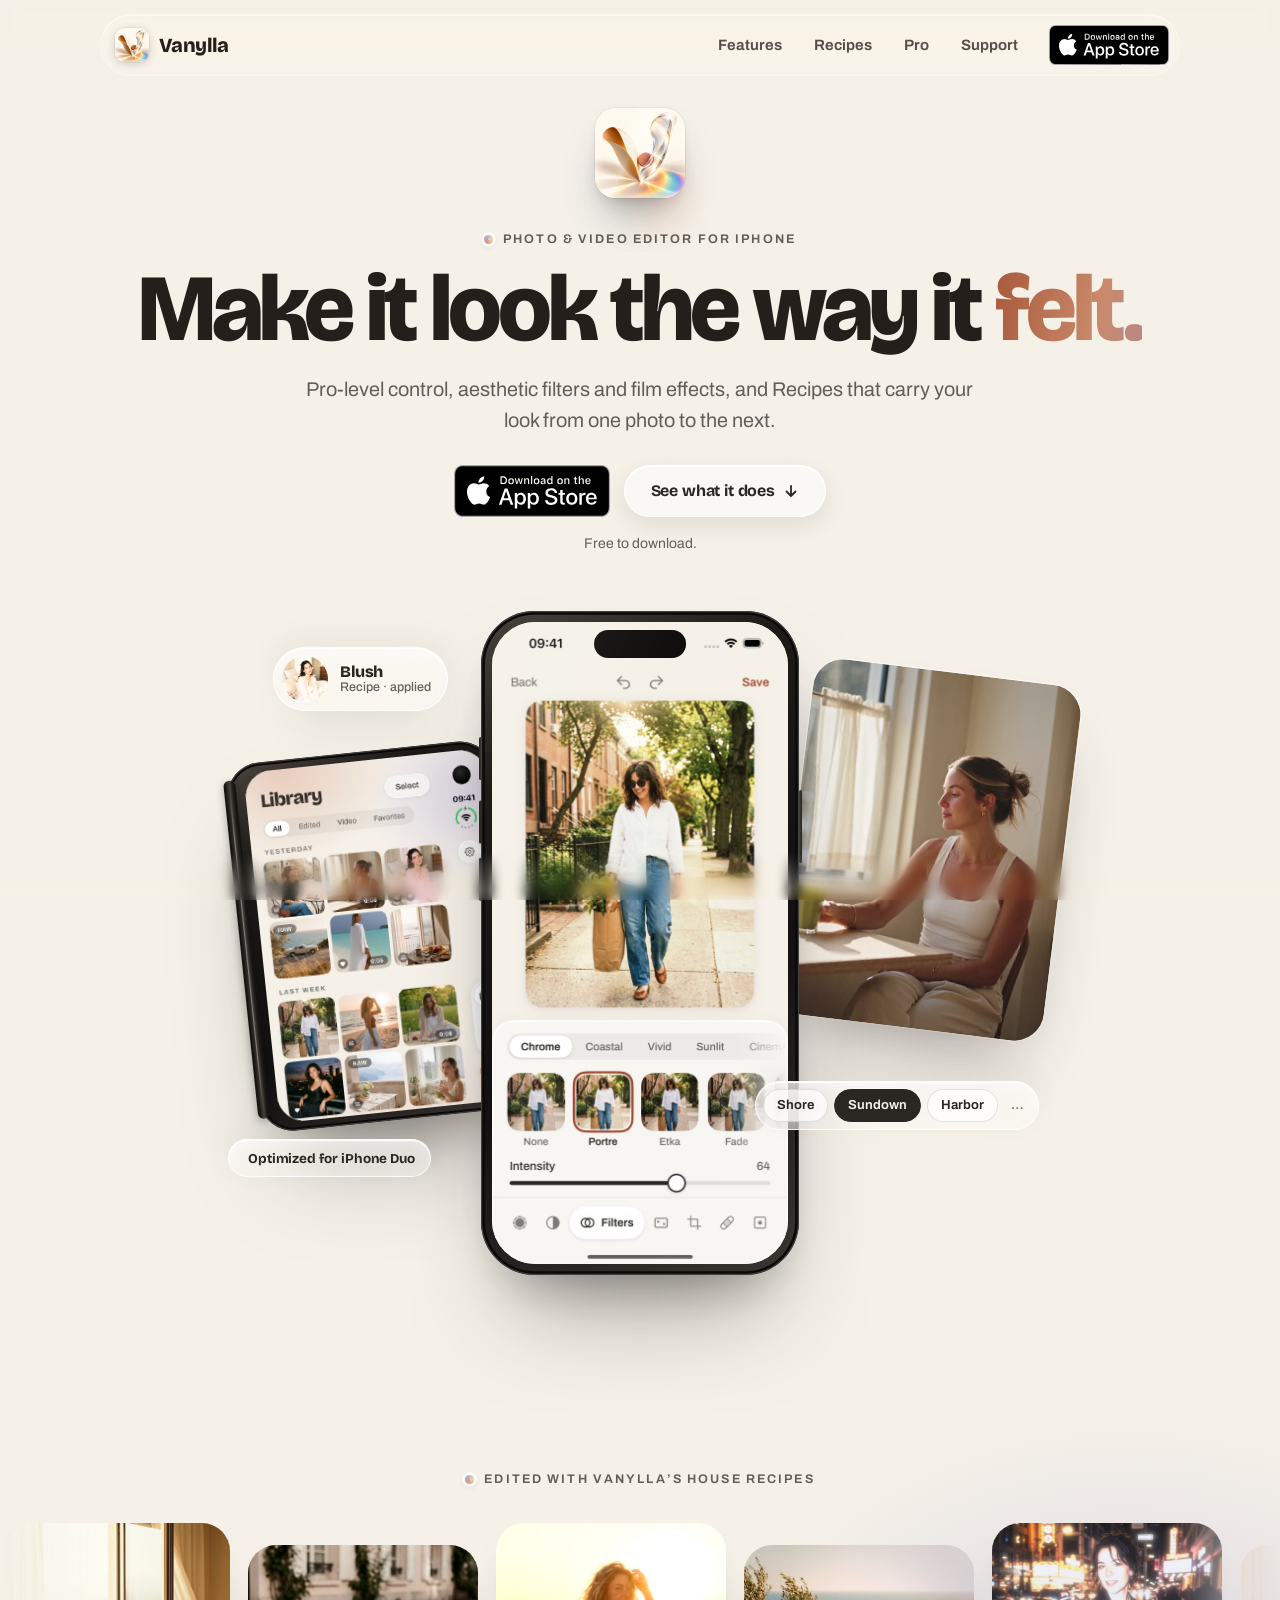
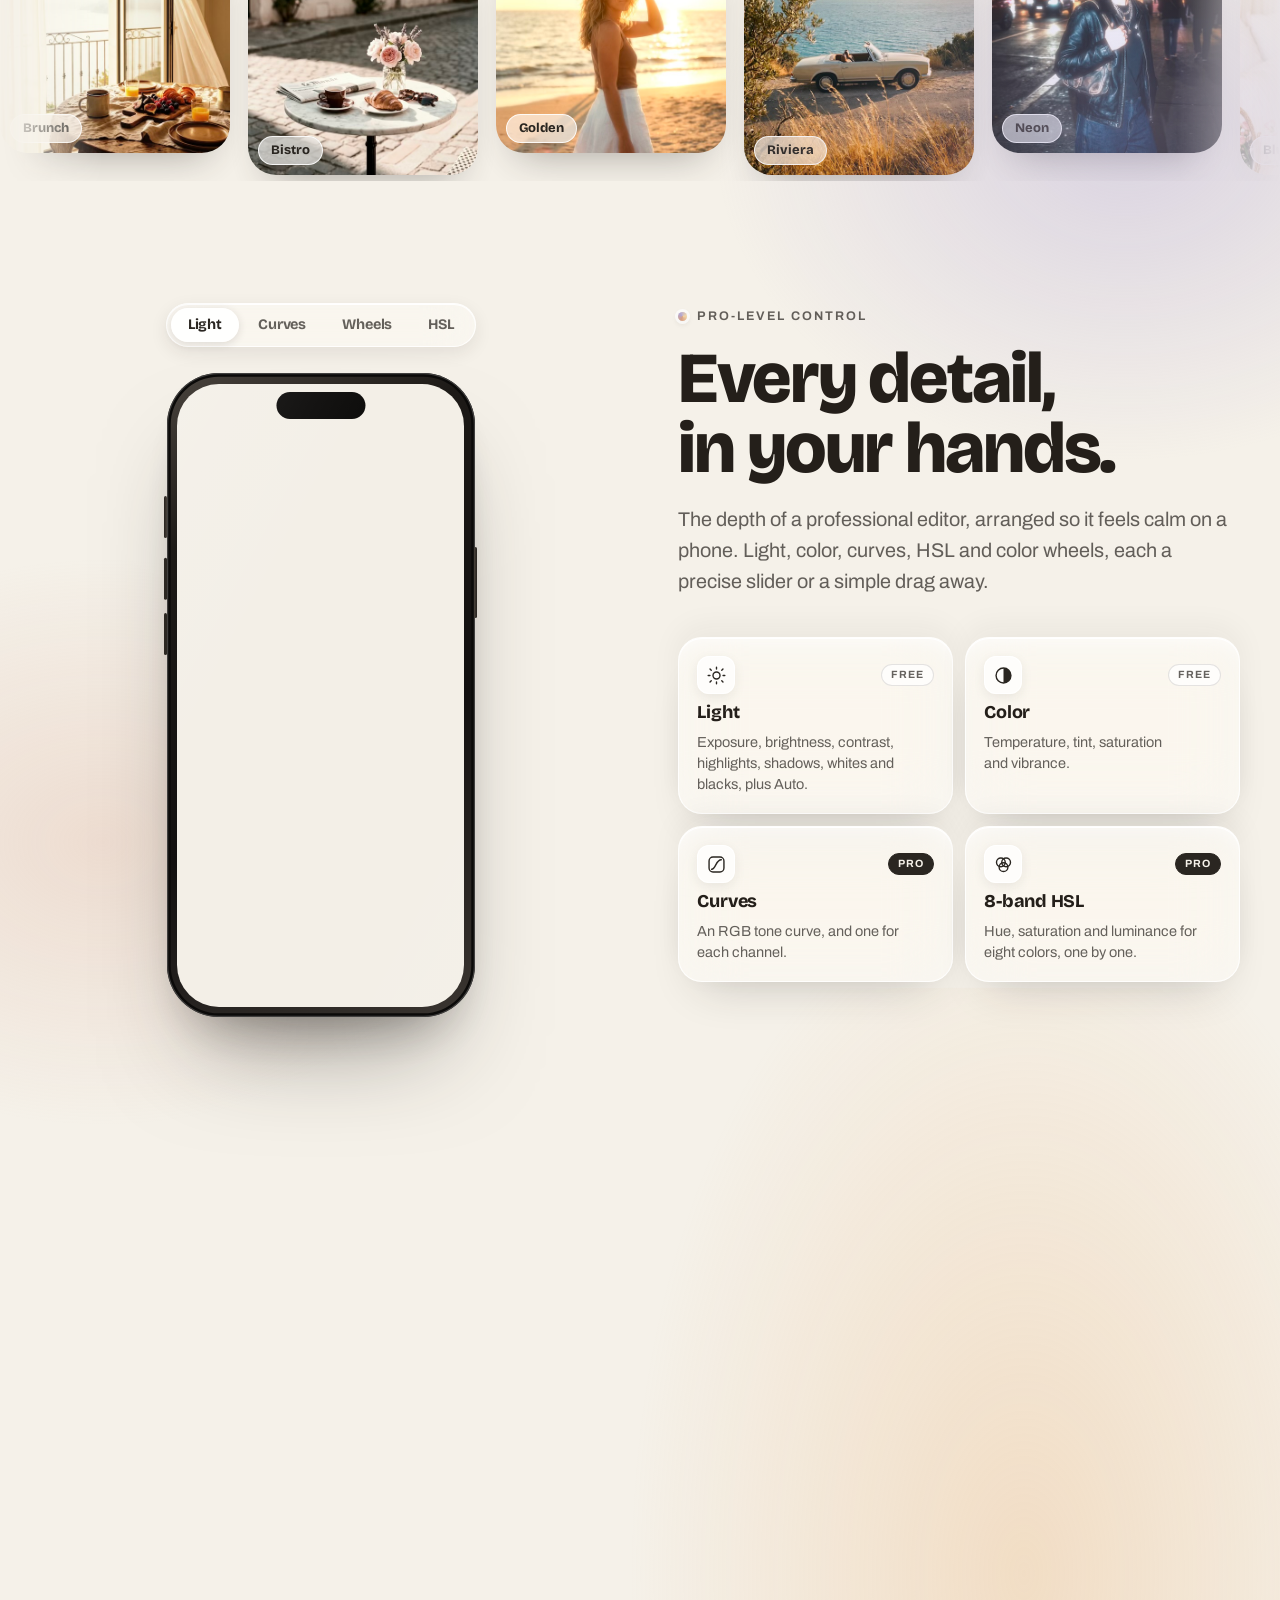
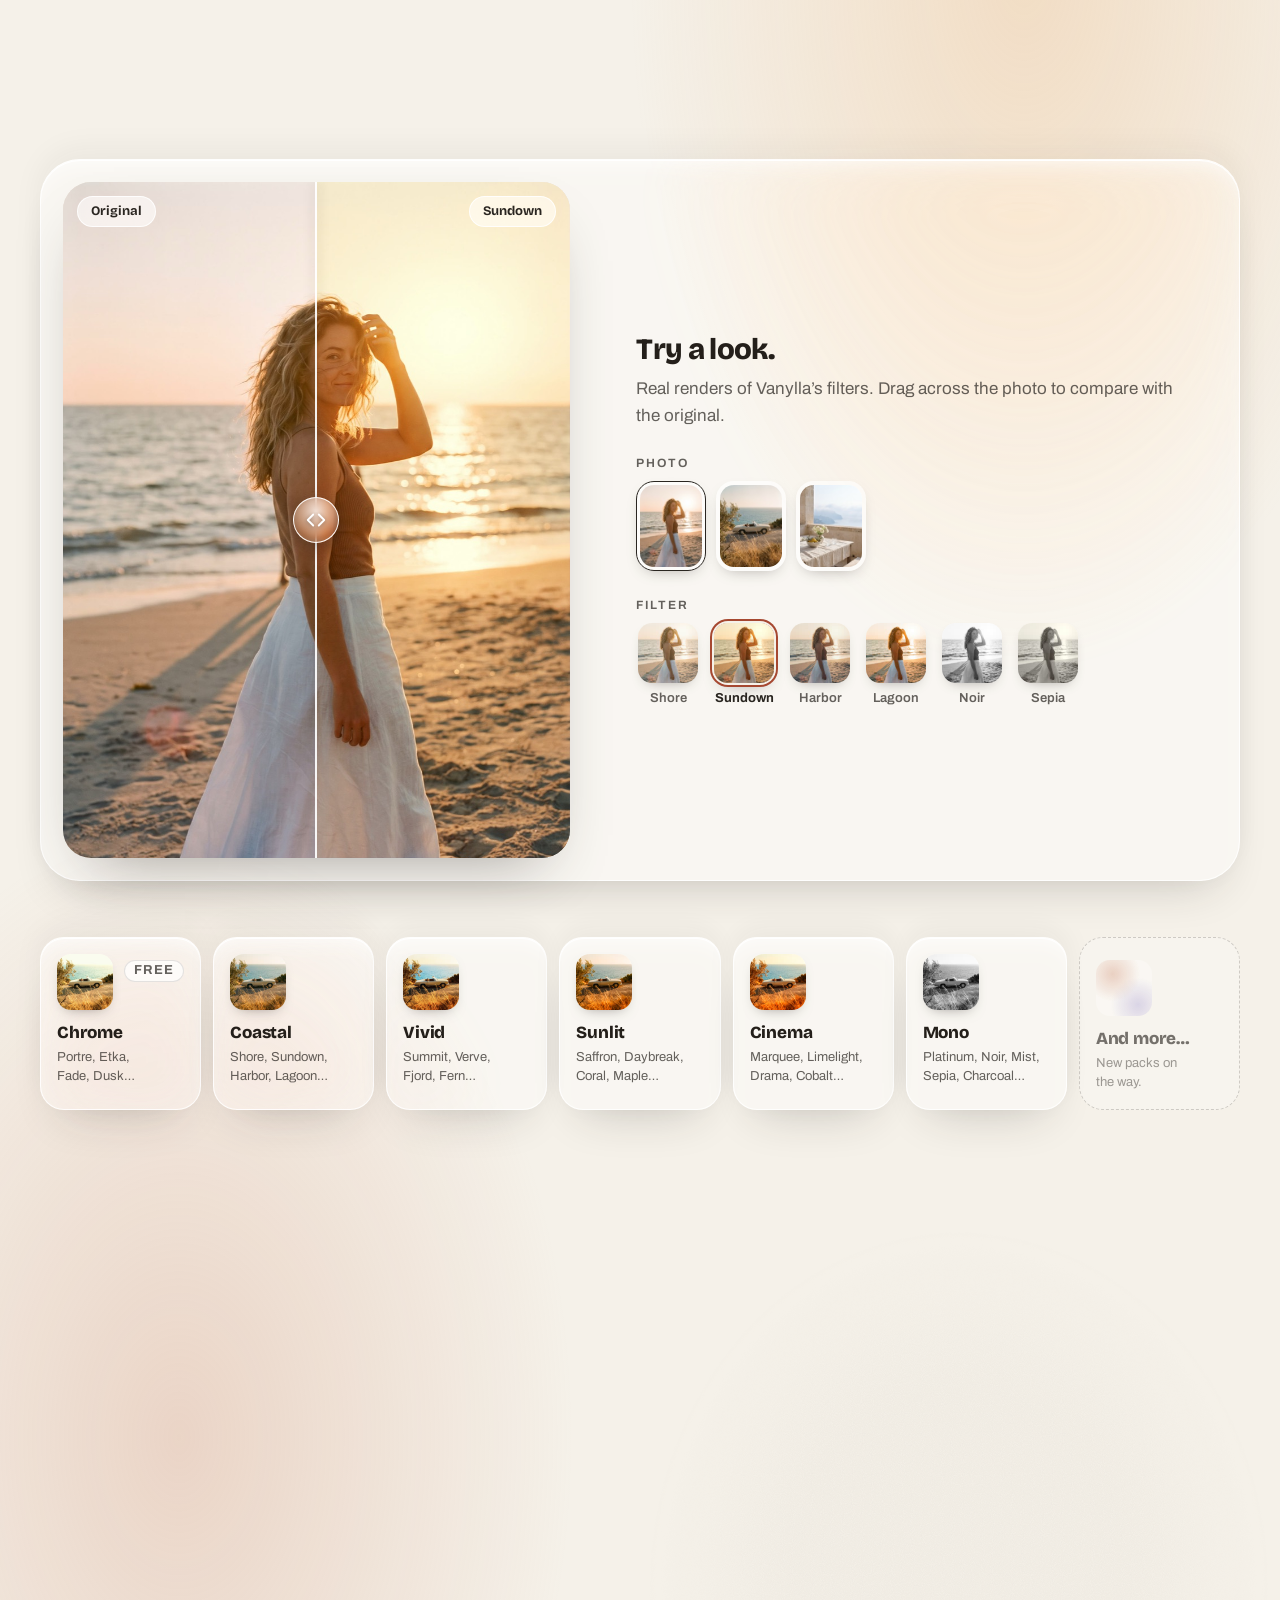
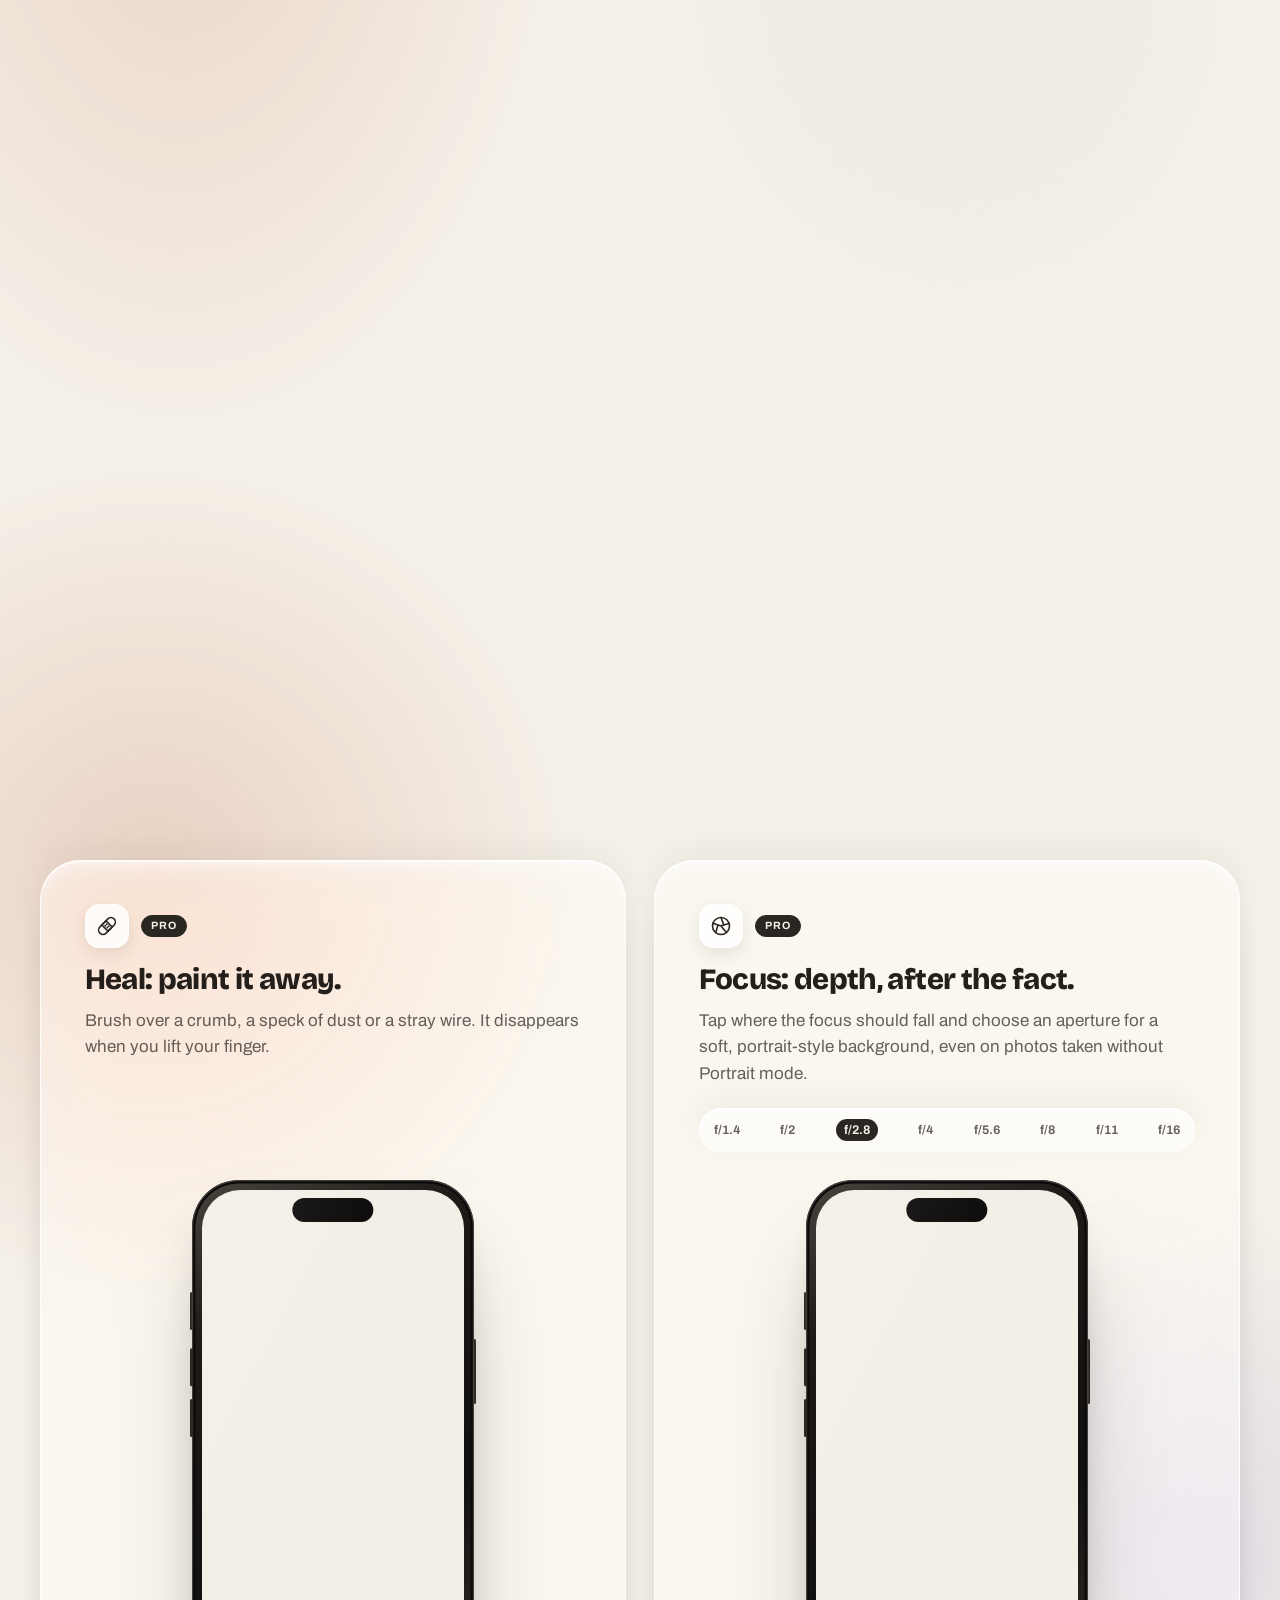
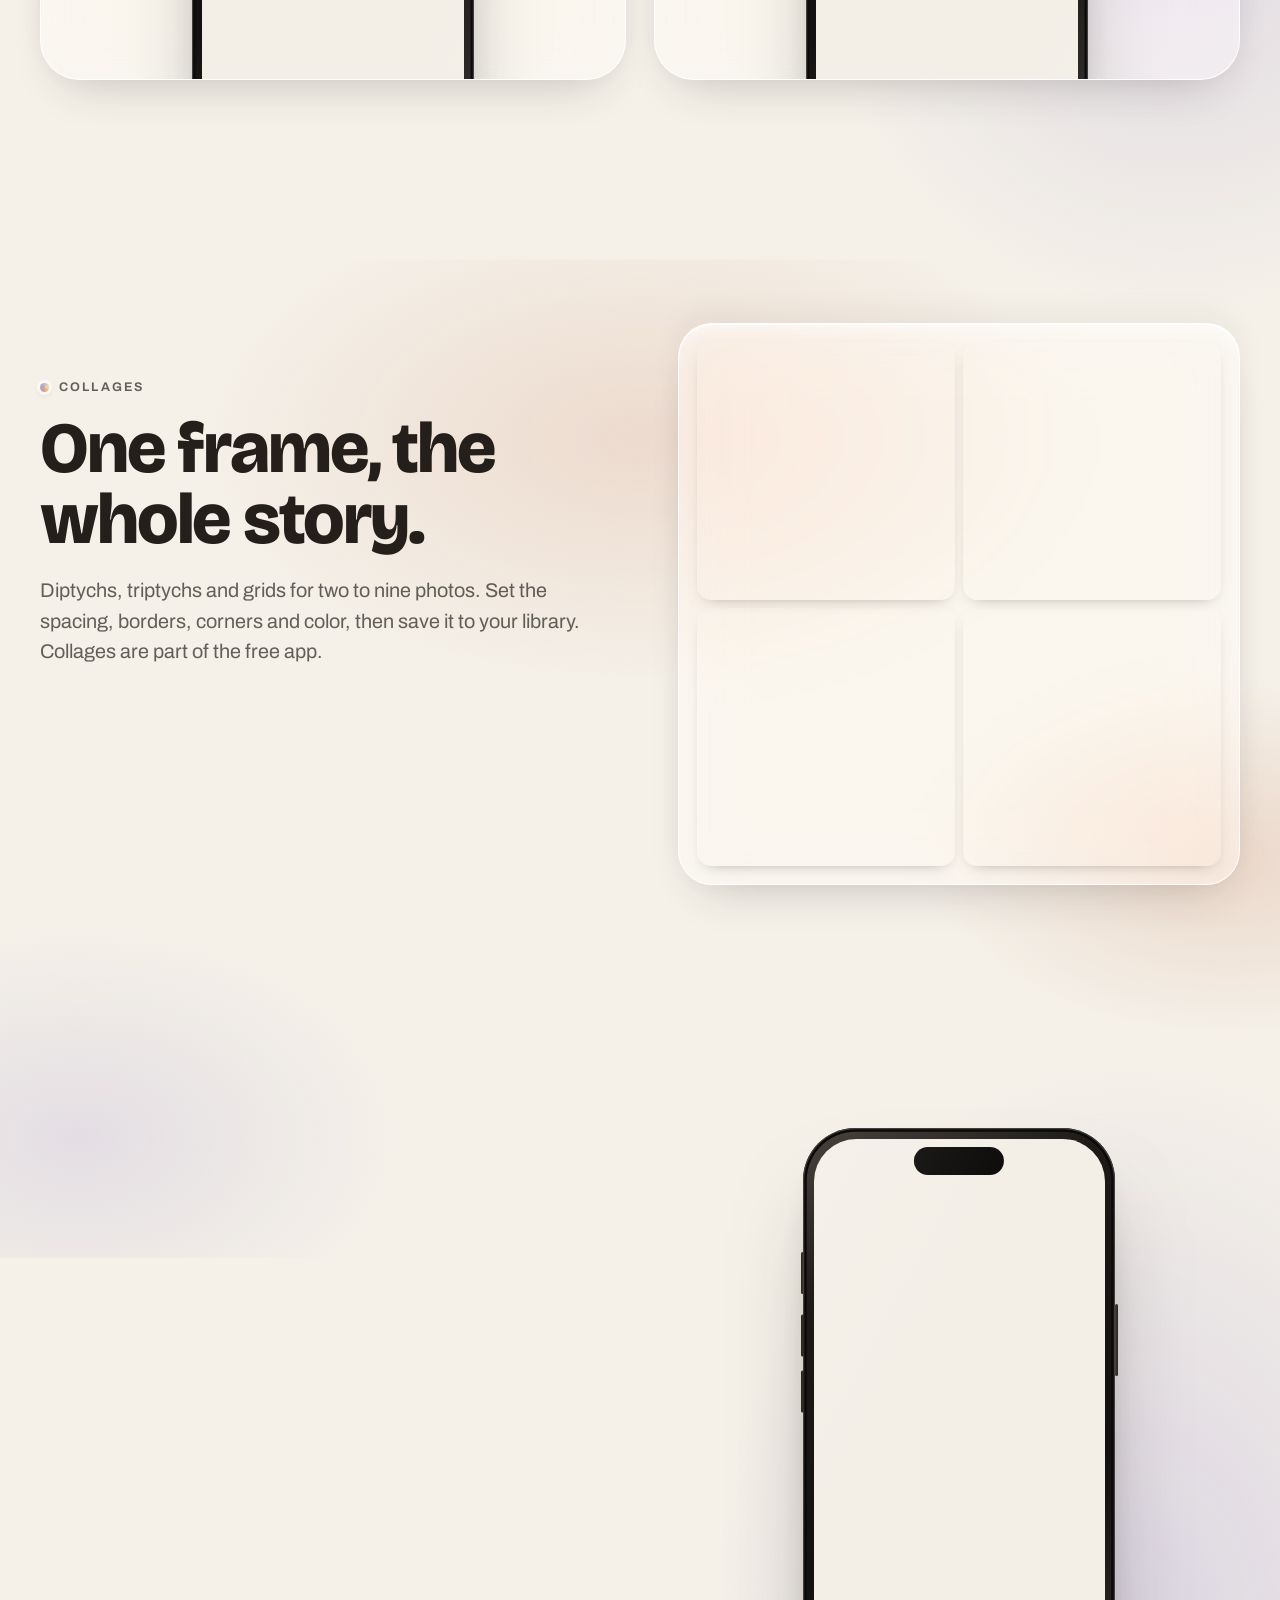
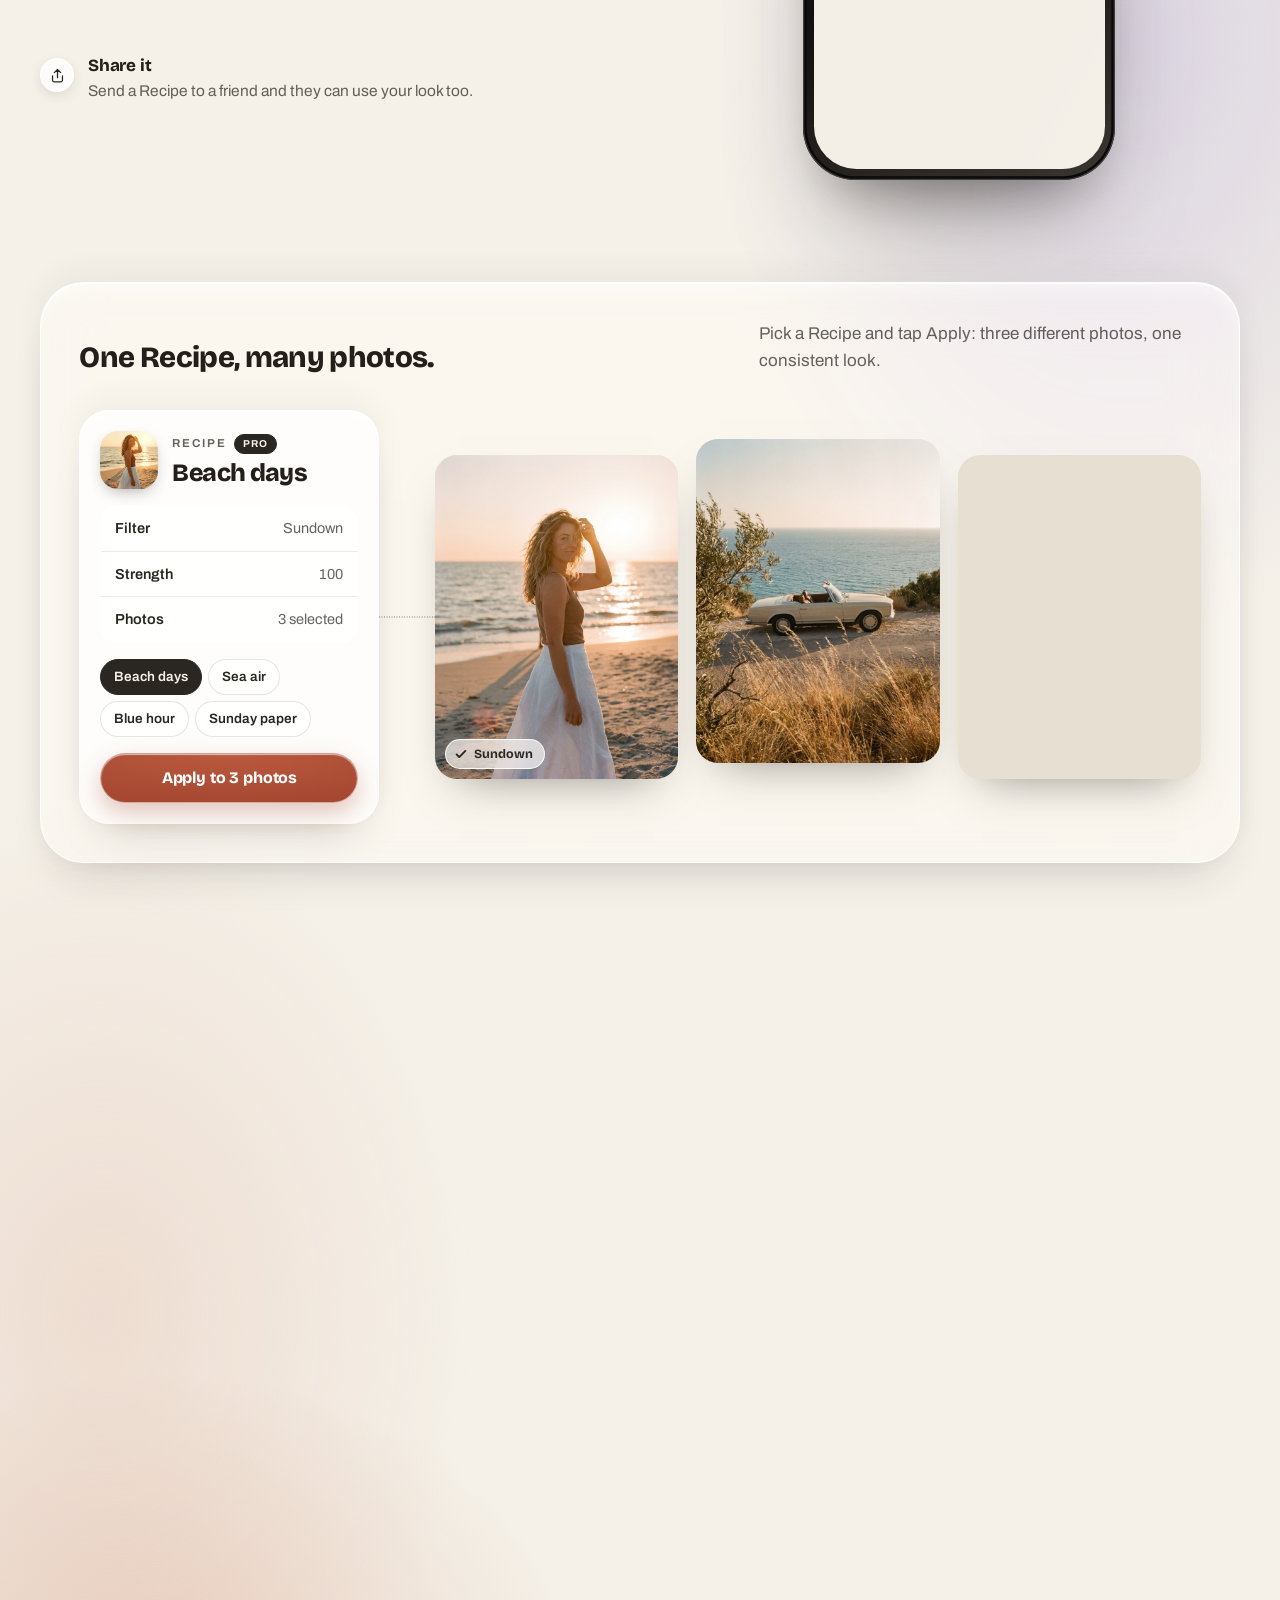
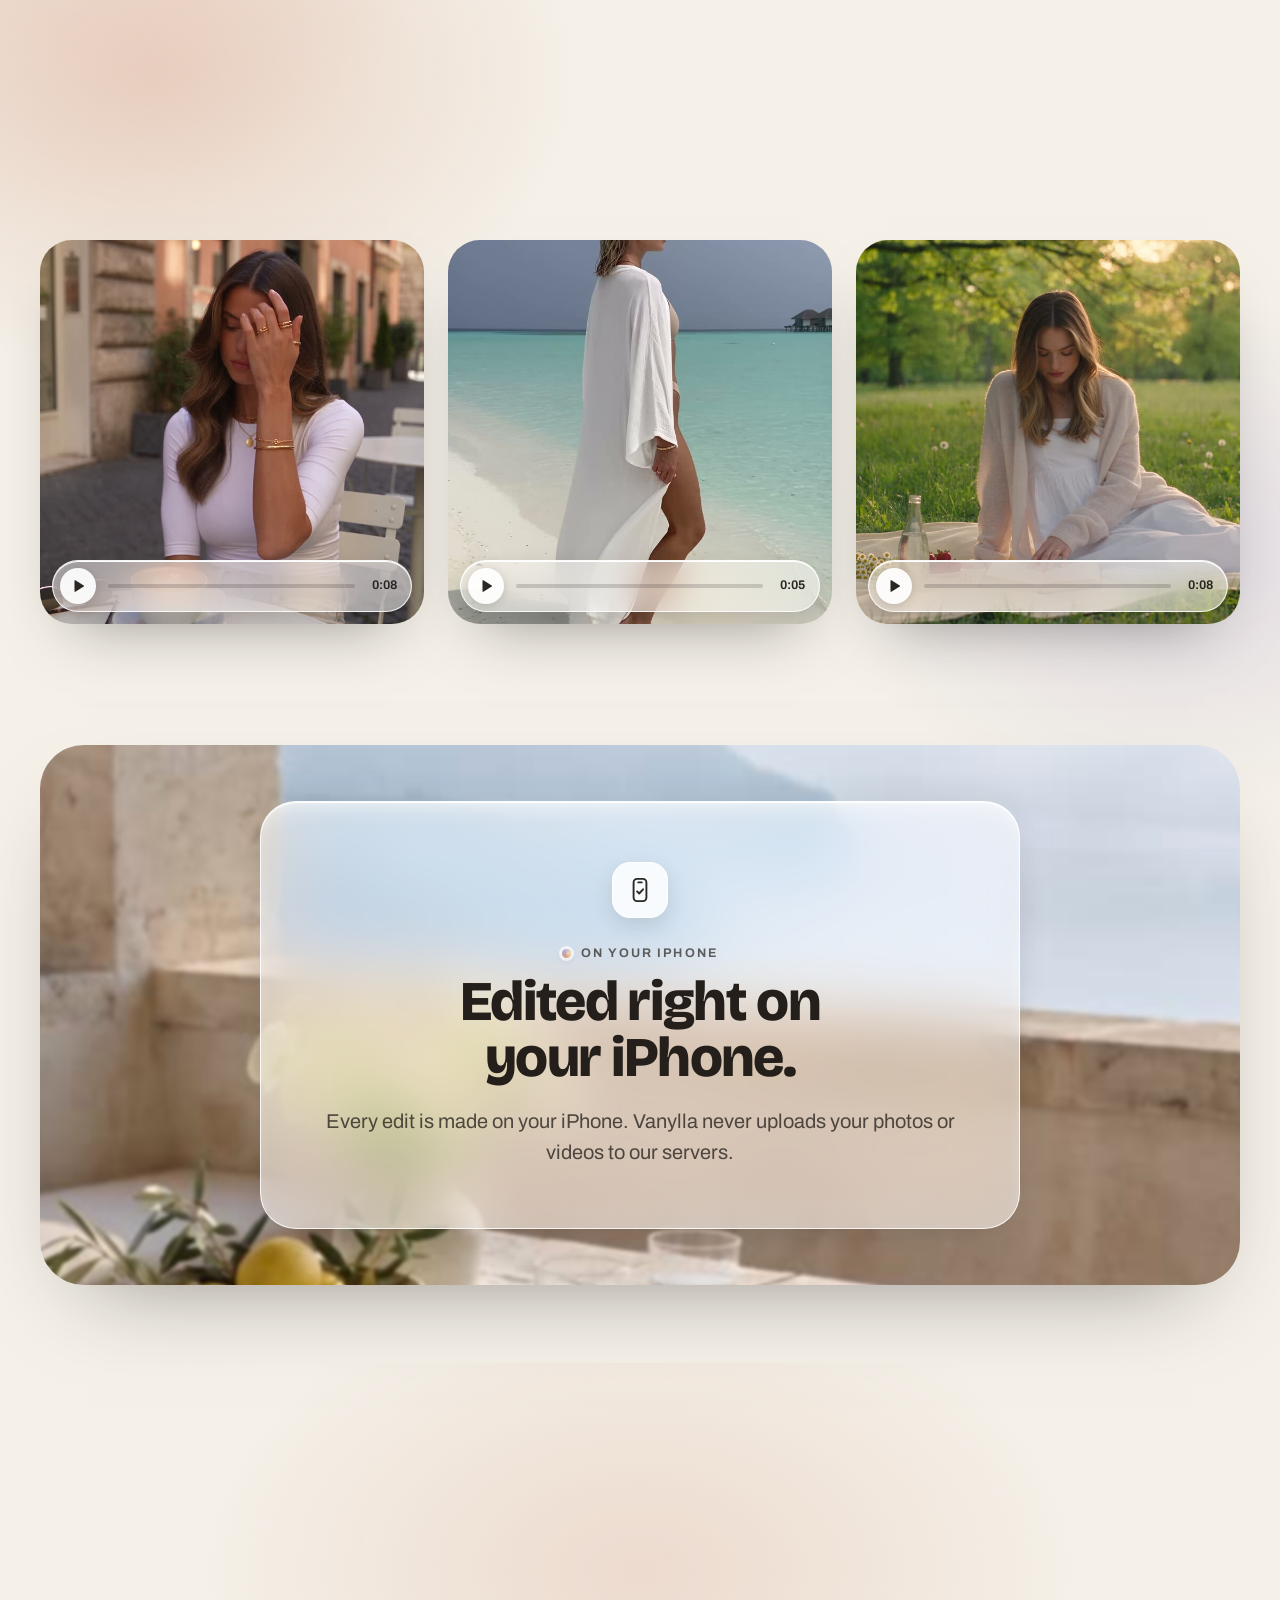
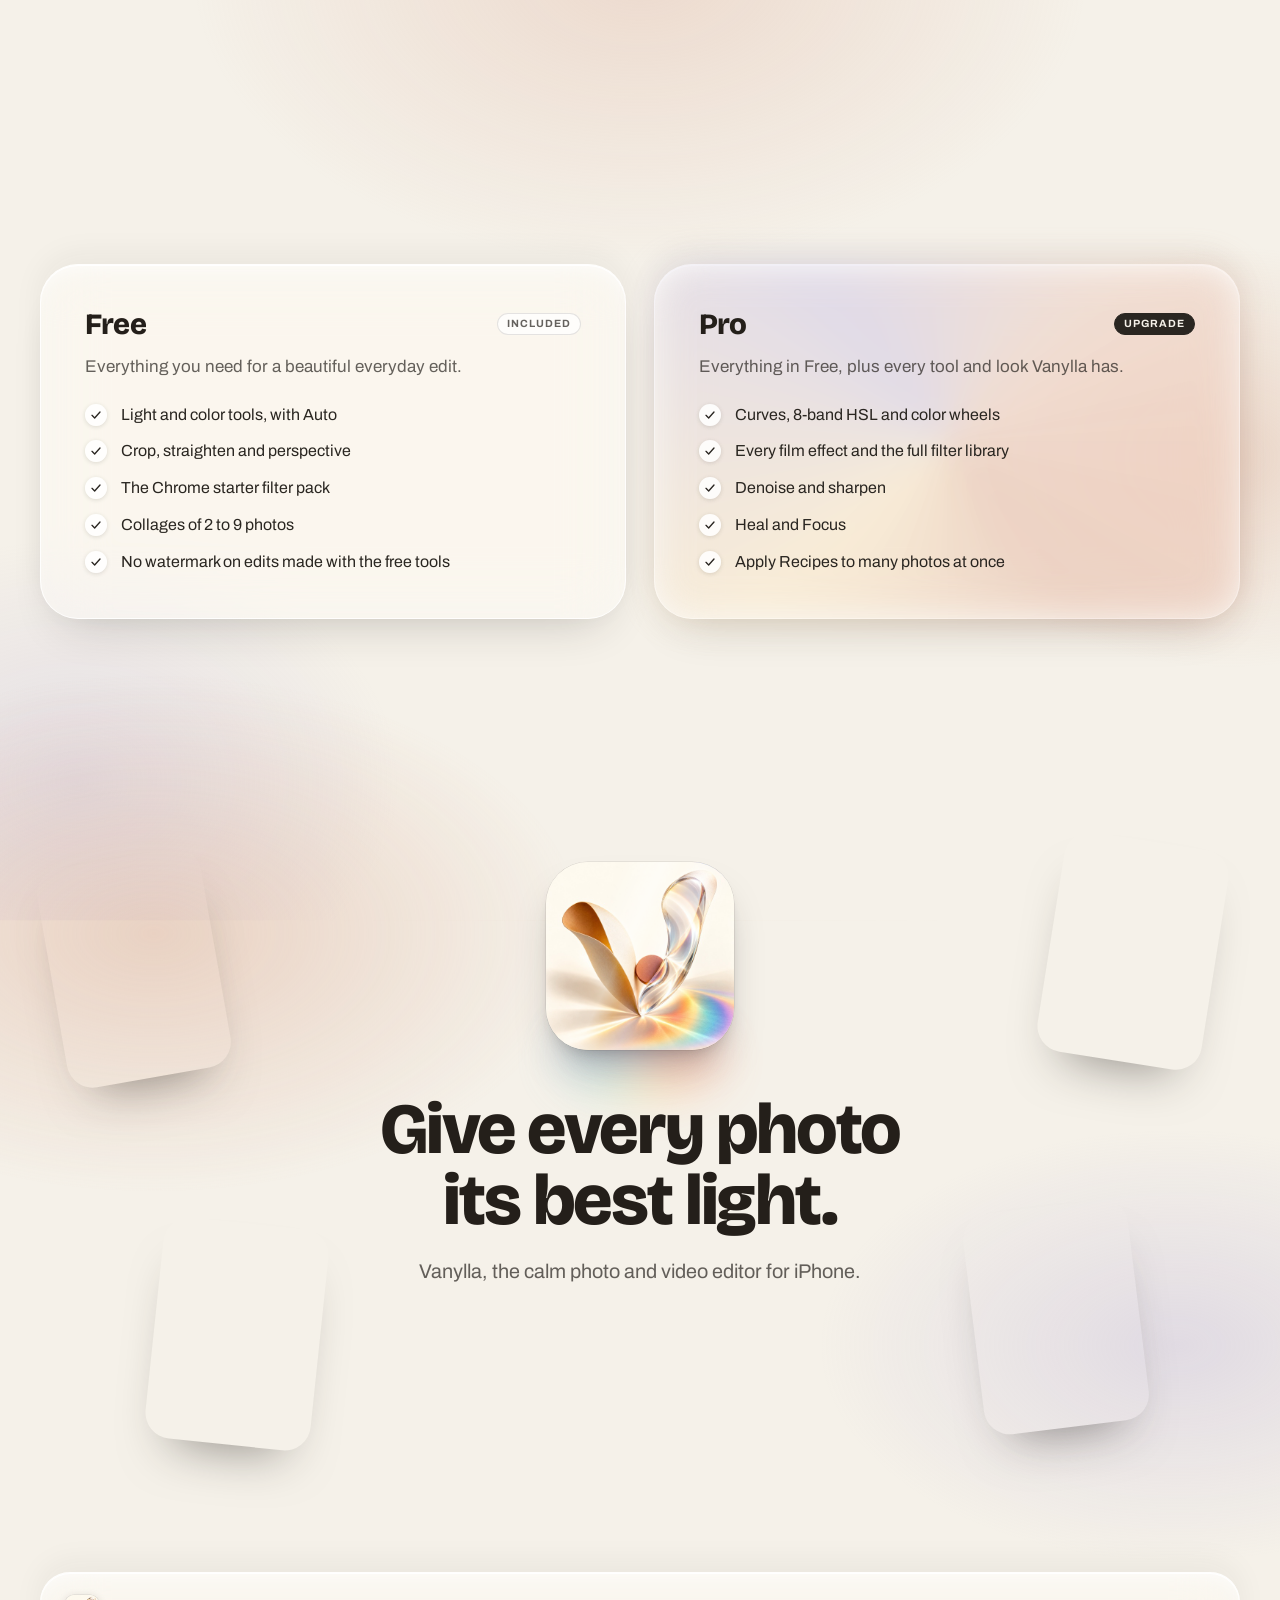
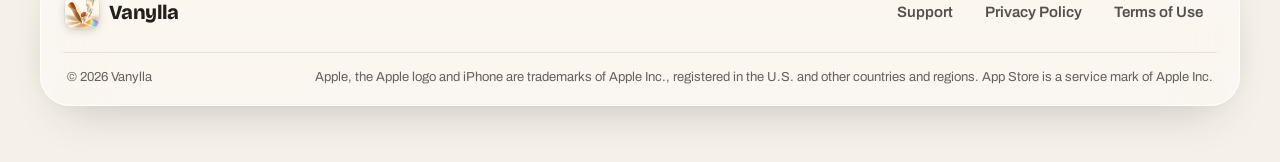
==== commit c33cd88e: "Remove the badge under the plans; version the stylesheet and script links A visitor who had the prev" ====
--- a/index.html
+++ b/index.html
@@ -7,29 +7,31 @@
   <meta name="description" content="Vanylla is a photo and video editor for iPhone: pro-level controls, aesthetic filters and film effects, Heal and Focus, collages, and Recipes that carry your look from one photo to many.">
   <meta name="theme-color" content="#F5F1E9">
   <meta name="color-scheme" content="light">
+  <link rel="canonical" href="https://davidkalaejian.github.io/Vanylla.app/">
   <link rel="icon" type="image/png" sizes="64x64" href="assets/icon/favicon-64.png">
   <link rel="apple-touch-icon" href="assets/icon/apple-touch-icon.png">
   <meta property="og:type" content="website">
   <meta property="og:site_name" content="Vanylla">
+  <meta property="og:url" content="https://davidkalaejian.github.io/Vanylla.app/">
   <meta property="og:title" content="Vanylla — Photo &amp; video editor for iPhone">
   <meta property="og:description" content="Pro-level control, aesthetic filters and film effects, Heal and Focus, collages, and Recipes that carry your look from one photo to many.">
-  <meta property="og:image" content="assets/og.jpg">
+  <meta property="og:image" content="https://davidkalaejian.github.io/Vanylla.app/assets/og.jpg">
   <meta property="og:image:width" content="1200">
   <meta property="og:image:height" content="630">
   <meta property="og:image:alt" content="The Vanylla app icon on a warm cream background beside photos edited in Vanylla.">
   <meta name="twitter:card" content="summary_large_image">
   <meta name="twitter:title" content="Vanylla — Photo &amp; video editor for iPhone">
   <meta name="twitter:description" content="Pro-level control, aesthetic filters and film effects, Heal and Focus, collages, and Recipes.">
-  <meta name="twitter:image" content="assets/og.jpg">
+  <meta name="twitter:image" content="https://davidkalaejian.github.io/Vanylla.app/assets/og.jpg">
   <link rel="preload" href="assets/fonts/BricolageGrotesque.woff" as="font" type="font/woff" crossorigin>
   <link rel="preload" href="assets/fonts/Archivo.woff" as="font" type="font/woff" crossorigin>
-  <link rel="stylesheet" href="assets/css/site.css">
+  <link rel="stylesheet" href="assets/css/site.css?v=5">
   <script>
     /* Hide-then-reveal only when JS runs; if site.js never arrives, show everything after 3 s. */
     document.documentElement.classList.add("js");
     setTimeout(function () { if (!window.VANYLLA_READY) document.documentElement.classList.remove("js"); }, 3000);
   </script>
-  <script src="assets/js/site.js" defer></script>
+  <script src="assets/js/site.js?v=5" defer></script>
 </head>
 <body>
   <a class="skip-link" href="#main">Skip to content</a>
@@ -49,10 +51,7 @@
         <li><a href="#pro">Pro</a></li>
         <li><a href="support.html">Support</a></li>
       </ul>
-      <a class="store store--compact" data-store href="#download">
-        <svg viewBox="0 0 24 24" aria-hidden="true" focusable="false"><path d="M12.152 6.896c-.948 0-2.415-1.078-3.96-1.04-2.04.027-3.91 1.183-4.961 3.014-2.117 3.675-.546 9.103 1.519 12.09 1.013 1.454 2.208 3.09 3.792 3.039 1.52-.065 2.09-.987 3.935-.987 1.831 0 2.35.987 3.96.948 1.637-.026 2.676-1.48 3.676-2.948 1.156-1.688 1.636-3.325 1.662-3.415-.039-.013-3.182-1.221-3.22-4.857-.026-3.04 2.48-4.494 2.597-4.559-1.429-2.09-3.623-2.324-4.39-2.376-2-.156-3.675 1.09-4.61 1.09zM15.53 3.83c.843-1.012 1.4-2.427 1.245-3.83-1.207.052-2.662.805-3.532 1.818-.78.896-1.454 2.338-1.273 3.714 1.338.104 2.715-.688 3.559-1.701"/></svg>
-        <span class="store-text"><small data-store-line>Coming soon to the</small><strong>App Store</strong></span>
-      </a>
+      <a class="badge badge--nav" data-store href="#download"><img src="assets/img/app-store-badge.svg" alt="Download on the App Store" width="120" height="40"></a>
       <button class="nav-menu" type="button" aria-expanded="false" aria-controls="nav-sheet" data-menu>
         <span class="visually-hidden">Menu</span>
         <svg class="i-open" viewBox="0 0 24 24" aria-hidden="true"><path d="M4 8h16M4 16h16" stroke="currentColor" stroke-width="2" stroke-linecap="round"/></svg>
@@ -80,31 +79,29 @@
         </div>
         <p class="eyebrow reveal">Photo &amp; video editor for iPhone</p>
         <h1 class="display reveal" id="hero-title">Make it look the way it <span class="shine">felt.</span></h1>
-        <p class="lede reveal">Pro-level control, aesthetic filters with real film character, and Recipes that carry your look from one photo to the next.</p>
+        <p class="lede reveal">Pro-level control, aesthetic filters and film effects, and Recipes that carry your look from one photo to the next.</p>
         <div class="cta-row reveal">
-          <a class="store" data-store href="#download">
-            <svg viewBox="0 0 24 24" aria-hidden="true" focusable="false"><path d="M12.152 6.896c-.948 0-2.415-1.078-3.96-1.04-2.04.027-3.91 1.183-4.961 3.014-2.117 3.675-.546 9.103 1.519 12.09 1.013 1.454 2.208 3.09 3.792 3.039 1.52-.065 2.09-.987 3.935-.987 1.831 0 2.35.987 3.96.948 1.637-.026 2.676-1.48 3.676-2.948 1.156-1.688 1.636-3.325 1.662-3.415-.039-.013-3.182-1.221-3.22-4.857-.026-3.04 2.48-4.494 2.597-4.559-1.429-2.09-3.623-2.324-4.39-2.376-2-.156-3.675 1.09-4.61 1.09zM15.53 3.83c.843-1.012 1.4-2.427 1.245-3.83-1.207.052-2.662.805-3.532 1.818-.78.896-1.454 2.338-1.273 3.714 1.338.104 2.715-.688 3.559-1.701"/></svg>
-            <span class="store-text"><small data-store-line>Coming soon to the</small><strong>App Store</strong></span>
-          </a>
+          <a class="badge" data-store href="#download"><img src="assets/img/app-store-badge.svg" alt="Download on the App Store" width="156" height="52"></a>
           <a class="btn-glass" href="#features">See what it does
             <svg viewBox="0 0 16 16" aria-hidden="true"><path d="M8 3v10M3.5 8.5 8 13l4.5-4.5" fill="none" stroke="currentColor" stroke-width="1.8" stroke-linecap="round" stroke-linejoin="round"/></svg>
           </a>
         </div>
-        <p class="fine reveal">Free to download. Unlock Pro with a single purchase.</p>
+        <p class="fine reveal">Free to download.</p>
       </div>
 
       <div class="wrap hero-stage">
-        <div class="hs-left"><div class="px" data-depth="0.05">
-          <div class="phone reveal" style="--i:1">
-            <div class="screen"><img src="assets/img/screens/library.jpg" width="599" height="1300" alt="Vanylla's Library on iPhone: a grid of photos and videos with filters for All, Edited, Video and Favorites."></div>
-          </div>
+        <div class="hs-left"><div class="px" data-depth="0.04">
+          <div class="duo-device reveal" style="--i:1">
+            <div class="duo-screen"><img src="assets/img/screens/duo-library.jpg" srcset="assets/img/screens/duo-library.jpg 699w, assets/img/screens/duo-library-1398.jpg 1398w" sizes="(max-width: 640px) 196px, 290px" width="699" height="1017" alt="Vanylla's Library on the cover display of a folded iPhone Duo, with its rail of tabs at the side."></div>
+          </div>
+          <p class="duo-label glass reveal" style="--i:4"><svg viewBox="0 0 24 24" aria-hidden="true"><rect x="4.5" y="3" width="15" height="18" rx="3.2"/><path d="M4.5 6.5v11"/></svg>Optimized for iPhone Duo</p>
         </div></div>
-        <div class="hs-center"><div class="px" data-depth="-0.04">
+        <div class="hs-center"><div class="px" data-depth="-0.03">
           <div class="phone reveal" style="--i:2">
-            <div class="screen"><img src="assets/img/screens/editor-filters.jpg" width="599" height="1300" alt="Vanylla's editor with the Chrome filter pack open and the Portre filter applied to a street portrait."></div>
+            <div class="screen"><img src="assets/img/screens/editor-filters.jpg" srcset="assets/img/screens/editor-filters.jpg 599w, assets/img/screens/editor-filters-1179.jpg 1179w" sizes="(max-width: 640px) 236px, 296px" width="599" height="1300" alt="Vanylla's editor with the Chrome filter pack open and the Portre filter applied to a street portrait."></div>
           </div>
         </div></div>
-        <div class="hs-right"><div class="px" data-depth="0.09">
+        <div class="hs-right"><div class="px" data-depth="0.05">
           <div class="video-card reveal" style="--i:3">
             <video data-autoplay muted loop playsinline preload="metadata" poster="assets/video/cafe-window-matcha-poster.jpg" width="540" height="720" aria-label="A short clip: a woman drinking matcha by a sunny window.">
               <source src="assets/video/cafe-window-matcha.mp4" type="video/mp4">
@@ -112,44 +109,39 @@
           </div>
         </div></div>
 
-        <div class="float-ui fu-recipe glass reveal px" data-depth="0.08" style="--i:4" aria-hidden="true">
-          <img src="assets/img/recipes/recipe-golden-glow-after.jpg" width="508" height="508" alt="">
-          <span><b>Golden</b><small>Recipe · applied</small></span>
-        </div>
-        <div class="float-ui fu-chips glass reveal px" data-depth="0.07" style="--i:5" aria-hidden="true">
-          <span>Shore</span><span class="on">Sundown</span><span>Harbor</span>
-        </div>
-        <div class="float-ui fu-film glass reveal px" data-depth="0.05" style="--i:6" aria-hidden="true">
-          <div class="mini-sliders">
-            <div class="ms"><span>Grain</span><em>15</em><div class="track light"><i class="knob" style="--v:15%;--from:0%"></i></div></div>
-            <div class="ms"><span>Halation</span><em>20</em><div class="track warm"><i class="knob" style="--v:20%;--from:0%"></i></div></div>
-          </div>
-        </div>
+        <div class="float-ui fu-recipe glass reveal px" data-depth="0.03" style="--i:4" aria-hidden="true">
+          <img src="assets/img/recipes/recipe-pink-soft-after.jpg" width="508" height="508" alt="">
+          <span><b>Blush</b><small>Recipe · applied</small></span>
+        </div>
+        <div class="float-ui fu-chips glass reveal px" data-depth="0.03" style="--i:5" aria-hidden="true">
+          <span>Shore</span><span class="on">Sundown</span><span>Harbor</span><span class="more">…</span>
+        </div>
+        <p class="duo-label-m glass reveal" style="--i:5" aria-hidden="true"><svg viewBox="0 0 24 24" aria-hidden="true"><rect x="4.5" y="3" width="15" height="18" rx="3.2"/><path d="M4.5 6.5v11"/></svg>Optimized for iPhone Duo</p>
       </div>
     </section>
 
     <!-- Ribbon of house Recipes -->
     <section class="ribbon-section" aria-label="Photos edited with Vanylla's house Recipes">
-      <p class="eyebrow ribbon-label reveal" style="display:flex;justify-content:center">Edited with Vanylla’s house Recipes</p>
+      <p class="eyebrow ribbon-label reveal">Edited with Vanylla’s house Recipes</p>
       <div class="ribbon reveal">
         <div class="ribbon-track">
-          <figure><img src="assets/img/recipes/recipe-warm-morning-after.jpg" width="508" height="508" loading="lazy" decoding="async" alt="Breakfast on a balcony, edited with the Brunch Recipe."><figcaption>Brunch</figcaption></figure>
-          <figure><img src="assets/img/recipes/recipe-soft-cafe-after.jpg" width="508" height="508" loading="lazy" decoding="async" alt="A café table on a cobbled street, edited with the Bistro Recipe."><figcaption>Bistro</figcaption></figure>
-          <figure><img src="assets/img/recipes/recipe-golden-glow-after.jpg" width="508" height="508" loading="lazy" decoding="async" alt="A woman on a beach at sunset, edited with the Golden Recipe."><figcaption>Golden</figcaption></figure>
-          <figure><img src="assets/img/recipes/recipe-vivid-coast-after.jpg" width="508" height="508" loading="lazy" decoding="async" alt="A vintage convertible above the sea, edited with the Riviera Recipe."><figcaption>Riviera</figcaption></figure>
-          <figure><img src="assets/img/recipes/recipe-city-night-after.jpg" width="508" height="508" loading="lazy" decoding="async" alt="A night street lit by theatre signs, edited with the Neon Recipe."><figcaption>Neon</figcaption></figure>
-          <figure><img src="assets/img/recipes/recipe-pink-soft-after.jpg" width="508" height="508" loading="lazy" decoding="async" alt="A soft portrait in a pink cardigan, edited with the Blush Recipe."><figcaption>Blush</figcaption></figure>
-          <figure><img src="assets/img/recipes/recipe-street-mono-after.jpg" width="508" height="508" loading="lazy" decoding="async" alt="A laughing woman at a café, in black and white with the Gallery Recipe."><figcaption>Gallery</figcaption></figure>
-          <figure><img src="assets/img/recipes/recipe-dusk-cool-after.jpg" width="508" height="508" loading="lazy" decoding="async" alt="A portrait on a rooftop at dusk, edited with the Rooftop Recipe."><figcaption>Rooftop</figcaption></figure>
+          <figure><img draggable="false" src="assets/img/recipes/recipe-warm-morning-after.jpg" width="508" height="508" loading="lazy" decoding="async" alt="Breakfast on a balcony, edited with the Brunch Recipe."><figcaption>Brunch</figcaption></figure>
+          <figure><img draggable="false" src="assets/img/recipes/recipe-soft-cafe-after.jpg" width="508" height="508" loading="lazy" decoding="async" alt="A café table on a cobbled street, edited with the Bistro Recipe."><figcaption>Bistro</figcaption></figure>
+          <figure><img draggable="false" src="assets/img/recipes/recipe-golden-glow-after.jpg" width="508" height="508" loading="lazy" decoding="async" alt="A woman on a beach at sunset, edited with the Golden Recipe."><figcaption>Golden</figcaption></figure>
+          <figure><img draggable="false" src="assets/img/recipes/recipe-vivid-coast-after.jpg" width="508" height="508" loading="lazy" decoding="async" alt="A vintage convertible above the sea, edited with the Riviera Recipe."><figcaption>Riviera</figcaption></figure>
+          <figure><img draggable="false" src="assets/img/recipes/recipe-city-night-after.jpg" width="508" height="508" loading="lazy" decoding="async" alt="A night street lit by theatre signs, edited with the Neon Recipe."><figcaption>Neon</figcaption></figure>
+          <figure><img draggable="false" src="assets/img/recipes/recipe-pink-soft-after.jpg" width="508" height="508" loading="lazy" decoding="async" alt="A soft portrait in a pink cardigan, edited with the Blush Recipe."><figcaption>Blush</figcaption></figure>
+          <figure><img draggable="false" src="assets/img/recipes/recipe-street-mono-after.jpg" width="508" height="508" loading="lazy" decoding="async" alt="A laughing woman at a café, in black and white with the Gallery Recipe."><figcaption>Gallery</figcaption></figure>
+          <figure><img draggable="false" src="assets/img/recipes/recipe-dusk-cool-after.jpg" width="508" height="508" loading="lazy" decoding="async" alt="A portrait on a rooftop at dusk, edited with the Rooftop Recipe."><figcaption>Rooftop</figcaption></figure>
           <!-- second pass for a seamless loop -->
-          <figure aria-hidden="true"><img src="assets/img/recipes/recipe-warm-morning-after.jpg" width="508" height="508" loading="lazy" decoding="async" alt=""><figcaption>Brunch</figcaption></figure>
-          <figure aria-hidden="true"><img src="assets/img/recipes/recipe-soft-cafe-after.jpg" width="508" height="508" loading="lazy" decoding="async" alt=""><figcaption>Bistro</figcaption></figure>
-          <figure aria-hidden="true"><img src="assets/img/recipes/recipe-golden-glow-after.jpg" width="508" height="508" loading="lazy" decoding="async" alt=""><figcaption>Golden</figcaption></figure>
-          <figure aria-hidden="true"><img src="assets/img/recipes/recipe-vivid-coast-after.jpg" width="508" height="508" loading="lazy" decoding="async" alt=""><figcaption>Riviera</figcaption></figure>
-          <figure aria-hidden="true"><img src="assets/img/recipes/recipe-city-night-after.jpg" width="508" height="508" loading="lazy" decoding="async" alt=""><figcaption>Neon</figcaption></figure>
-          <figure aria-hidden="true"><img src="assets/img/recipes/recipe-pink-soft-after.jpg" width="508" height="508" loading="lazy" decoding="async" alt=""><figcaption>Blush</figcaption></figure>
-          <figure aria-hidden="true"><img src="assets/img/recipes/recipe-street-mono-after.jpg" width="508" height="508" loading="lazy" decoding="async" alt=""><figcaption>Gallery</figcaption></figure>
-          <figure aria-hidden="true"><img src="assets/img/recipes/recipe-dusk-cool-after.jpg" width="508" height="508" loading="lazy" decoding="async" alt=""><figcaption>Rooftop</figcaption></figure>
+          <figure aria-hidden="true"><img draggable="false" src="assets/img/recipes/recipe-warm-morning-after.jpg" width="508" height="508" loading="lazy" decoding="async" alt=""><figcaption>Brunch</figcaption></figure>
+          <figure aria-hidden="true"><img draggable="false" src="assets/img/recipes/recipe-soft-cafe-after.jpg" width="508" height="508" loading="lazy" decoding="async" alt=""><figcaption>Bistro</figcaption></figure>
+          <figure aria-hidden="true"><img draggable="false" src="assets/img/recipes/recipe-golden-glow-after.jpg" width="508" height="508" loading="lazy" decoding="async" alt=""><figcaption>Golden</figcaption></figure>
+          <figure aria-hidden="true"><img draggable="false" src="assets/img/recipes/recipe-vivid-coast-after.jpg" width="508" height="508" loading="lazy" decoding="async" alt=""><figcaption>Riviera</figcaption></figure>
+          <figure aria-hidden="true"><img draggable="false" src="assets/img/recipes/recipe-city-night-after.jpg" width="508" height="508" loading="lazy" decoding="async" alt=""><figcaption>Neon</figcaption></figure>
+          <figure aria-hidden="true"><img draggable="false" src="assets/img/recipes/recipe-pink-soft-after.jpg" width="508" height="508" loading="lazy" decoding="async" alt=""><figcaption>Blush</figcaption></figure>
+          <figure aria-hidden="true"><img draggable="false" src="assets/img/recipes/recipe-street-mono-after.jpg" width="508" height="508" loading="lazy" decoding="async" alt=""><figcaption>Gallery</figcaption></figure>
+          <figure aria-hidden="true"><img draggable="false" src="assets/img/recipes/recipe-dusk-cool-after.jpg" width="508" height="508" loading="lazy" decoding="async" alt=""><figcaption>Rooftop</figcaption></figure>
         </div>
       </div>
     </section>
@@ -167,18 +159,10 @@
           </div>
           <div class="phone reveal" id="panel-control" role="tabpanel" aria-labelledby="tab-light" style="--i:1">
             <div class="screen">
-              <div class="layer is-on" data-panel="tab-light"><img src="assets/img/screens/editor-light.jpg" width="599" height="1300" loading="lazy" decoding="async" alt="The Light tools: Exposure +0.35 EV, Brightness +8 and Contrast −12, with Auto, Curves and Detail above."></div>
-              <div class="layer" data-panel="tab-curves" aria-hidden="true"><img src="assets/img/screens/editor-curves.jpg" width="599" height="1300" loading="lazy" decoding="async" alt="The tone curve over a histogram, with RGB, red, green and blue channels and a point reading In 174, Out 200."></div>
-              <div class="layer" data-panel="tab-wheels" aria-hidden="true"><img src="assets/img/screens/editor-wheels.jpg" width="599" height="1300" loading="lazy" decoding="async" alt="Three color wheels for shadows, midtones and highlights: shadows toward teal, highlights toward amber."></div>
-              <div class="layer" data-panel="tab-hsl" aria-hidden="true"><img src="assets/img/screens/editor-hsl.jpg" width="599" height="1300" loading="lazy" decoding="async" alt="The HSL tool with eight color swatches; orange selected with hue +12° and saturation +8."></div>
-            </div>
-          </div>
-          <div class="float-card fc-light glass glass-card reveal" style="--i:2" aria-hidden="true">
-            <div class="h4">Light <span class="tag">Auto</span></div>
-            <div class="mini-sliders">
-              <div class="ms"><span>Exposure</span><em>+0.35 EV</em><div class="track"><i class="knob" style="--v:59%"></i></div></div>
-              <div class="ms"><span>Highlights</span><em>−28</em><div class="track"><i class="knob" style="--v:36%"></i></div></div>
-              <div class="ms"><span>Shadows</span><em>+18</em><div class="track"><i class="knob" style="--v:59%"></i></div></div>
+              <div class="layer is-on" data-panel="tab-light"><img src="assets/img/screens/editor-light.jpg" srcset="assets/img/screens/editor-light.jpg 599w, assets/img/screens/editor-light-1179.jpg 1179w" sizes="(max-width: 640px) 260px, 290px" width="599" height="1300" loading="lazy" decoding="async" alt="The Light tools: Exposure +0.35 EV, Brightness +8 and Contrast −12, with Auto, Curves and Detail above."></div>
+              <div class="layer" data-panel="tab-curves" aria-hidden="true"><img src="assets/img/screens/editor-curves.jpg" srcset="assets/img/screens/editor-curves.jpg 599w, assets/img/screens/editor-curves-1179.jpg 1179w" sizes="(max-width: 640px) 260px, 290px" width="599" height="1300" loading="lazy" decoding="async" alt="The tone curve over a histogram, with RGB, red, green and blue channels and a point reading In 174, Out 200."></div>
+              <div class="layer" data-panel="tab-wheels" aria-hidden="true"><img src="assets/img/screens/editor-wheels.jpg" srcset="assets/img/screens/editor-wheels.jpg 599w, assets/img/screens/editor-wheels-1179.jpg 1179w" sizes="(max-width: 640px) 260px, 290px" width="599" height="1300" loading="lazy" decoding="async" alt="Three color wheels for shadows, midtones and highlights: shadows toward teal, highlights toward amber."></div>
+              <div class="layer" data-panel="tab-hsl" aria-hidden="true"><img src="assets/img/screens/editor-hsl.jpg" srcset="assets/img/screens/editor-hsl.jpg 599w, assets/img/screens/editor-hsl-1179.jpg 1179w" sizes="(max-width: 640px) 260px, 290px" width="599" height="1300" loading="lazy" decoding="async" alt="The HSL tool with eight color swatches; orange selected with hue +12° and saturation +8."></div>
             </div>
           </div>
         </div>
@@ -187,12 +171,12 @@
           <div class="sh" data-stagger>
             <p class="eyebrow reveal">Pro-level control</p>
             <h2 class="display reveal" id="features-title">Every detail, in your hands.</h2>
-            <p class="lede reveal">The depth of a professional editor, arranged so it feels calm on a phone. Light, color, curves, HSL and color wheels, each a precise slider or a gentle drag away.</p>
+            <p class="lede reveal">The depth of a professional editor, arranged so it feels calm on a phone. Light, color, curves, HSL and color wheels, each a precise slider or a simple drag away.</p>
           </div>
           <ul class="tools" data-stagger>
-            <li class="tool glass glass-card reveal">
+            <li class="tool glass glass-card reveal" data-tool="tab-light">
               <div class="tool-top"><span class="ico"><svg viewBox="0 0 24 24" aria-hidden="true"><circle cx="12" cy="12" r="4"/><path d="M12 2.5v2M12 19.5v2M4.6 4.6 6 6M18 18l1.4 1.4M2.5 12h2M19.5 12h2M4.6 19.4 6 18M18 6l1.4-1.4"/></svg></span><span class="tag">Free</span></div>
-              <h3 class="h4">Light</h3>
+              <h3 class="h4"><button type="button" class="tool-link" data-show-tab="tab-light" aria-controls="panel-control">Light</button></h3>
               <p>Exposure, brightness, contrast, highlights, shadows, whites and blacks, plus Auto.</p>
             </li>
             <li class="tool glass glass-card reveal">
@@ -200,19 +184,19 @@
               <h3 class="h4">Color</h3>
               <p>Temperature, tint, saturation and vibrance.</p>
             </li>
-            <li class="tool glass glass-card reveal">
+            <li class="tool glass glass-card reveal" data-tool="tab-curves">
               <div class="tool-top"><span class="ico"><svg viewBox="0 0 24 24" aria-hidden="true"><rect x="3.5" y="3.5" width="17" height="17" rx="4.5"/><path d="M6.5 17.5c5-.6 4.6-11 11-11"/></svg></span><span class="tag tag--pro">Pro</span></div>
-              <h3 class="h4">Curves</h3>
+              <h3 class="h4"><button type="button" class="tool-link" data-show-tab="tab-curves" aria-controls="panel-control">Curves</button></h3>
               <p>An RGB tone curve, and one for each channel.</p>
             </li>
-            <li class="tool glass glass-card reveal">
+            <li class="tool glass glass-card reveal" data-tool="tab-hsl">
               <div class="tool-top"><span class="ico"><svg viewBox="0 0 24 24" aria-hidden="true"><circle cx="9" cy="9.5" r="5"/><circle cx="15" cy="9.5" r="5"/><circle cx="12" cy="15" r="5"/></svg></span><span class="tag tag--pro">Pro</span></div>
-              <h3 class="h4">8-band HSL</h3>
+              <h3 class="h4"><button type="button" class="tool-link" data-show-tab="tab-hsl" aria-controls="panel-control">8-band HSL</button></h3>
               <p>Hue, saturation and luminance for eight colors, one by one.</p>
             </li>
-            <li class="tool glass glass-card reveal">
+            <li class="tool glass glass-card reveal" data-tool="tab-wheels">
               <div class="tool-top"><span class="ico"><svg viewBox="0 0 24 24" aria-hidden="true"><circle cx="12" cy="12" r="8.5"/><circle cx="14.6" cy="9.8" r="2.1"/></svg></span><span class="tag tag--pro">Pro</span></div>
-              <h3 class="h4">Color wheels</h3>
+              <h3 class="h4"><button type="button" class="tool-link" data-show-tab="tab-wheels" aria-controls="panel-control">Color wheels</button></h3>
               <p>Tone shadows, midtones and highlights separately.</p>
             </li>
             <li class="tool glass glass-card reveal">
@@ -220,16 +204,6 @@
               <h3 class="h4">Detail</h3>
               <p>Denoise and sharpen, for crisp edges and clean shadows.</p>
             </li>
-            <li class="tool glass glass-card reveal">
-              <div class="tool-top"><span class="ico"><svg viewBox="0 0 24 24" aria-hidden="true"><path d="M6.5 2.5v13a2 2 0 0 0 2 2h13M2.5 6.5h13a2 2 0 0 1 2 2v13"/></svg></span><span class="tag">Free</span></div>
-              <h3 class="h4">Crop &amp; geometry</h3>
-              <p>Crop, straighten and correct perspective.</p>
-            </li>
-            <li class="tool glass glass-card reveal">
-              <div class="tool-top"><span class="ico"><svg viewBox="0 0 24 24" aria-hidden="true"><path d="M3 12a9 9 0 1 0 3-6.7"/><path d="M3 4.5v4h4"/></svg></span><span class="tag">Free</span></div>
-              <h3 class="h4">Undo, redo, Save</h3>
-              <p>Edit freely: nothing is final until you tap Save.</p>
-            </li>
           </ul>
         </div>
       </div>
@@ -242,20 +216,20 @@
         <div class="sh sh--center" data-stagger>
           <p class="eyebrow reveal">Filters &amp; film</p>
           <h2 class="display reveal" id="looks-title">Looks with a soft spot for film.</h2>
-          <p class="lede reveal">Aesthetic filters in six curated packs, each with an intensity slider. Then add the character of film: grain, halation, bloom and the gentle imperfections that make a photo feel like a memory.</p>
-        </div>
-
-        <div class="lab glass glass-card reveal" data-lab>
+          <p class="lede reveal">Aesthetic filters in curated packs, each with an intensity slider. Then add the character of film: grain, halation, bloom and the soft glow that make a photo feel like a memory.</p>
+        </div>
+
+        <div class="lab glass glass-card reveal reveal--flat" data-lab>
           <div class="lab-stage" data-lab-stage style="--pos:50%">
             <div class="lab-swap">
-              <img class="lab-orig" data-lab-orig src="assets/img/looks/beach-original.jpg" width="896" height="1200" loading="lazy" decoding="async" alt="A woman walking on a beach at golden hour.">
+              <img draggable="false" class="lab-orig" data-lab-orig src="assets/img/looks/beach-original.jpg" width="896" height="1200" loading="lazy" decoding="async" alt="A woman walking on a beach at golden hour.">
               <div class="lab-looks" data-lab-looks>
-                <img data-look="airy-cool" src="assets/img/looks/beach-airy-cool.jpg" width="896" height="1200" loading="lazy" decoding="async" alt="">
-                <img data-look="golden-warm" class="is-on" src="assets/img/looks/beach-golden-warm.jpg" width="896" height="1200" loading="lazy" decoding="async" alt="">
-                <img data-look="moody-blue" src="assets/img/looks/beach-moody-blue.jpg" width="896" height="1200" loading="lazy" decoding="async" alt="">
-                <img data-look="clean-vivid" src="assets/img/looks/beach-clean-vivid.jpg" width="896" height="1200" loading="lazy" decoding="async" alt="">
-                <img data-look="mono-contrast" src="assets/img/looks/beach-mono-contrast.jpg" width="896" height="1200" loading="lazy" decoding="async" alt="">
-                <img data-look="mono-warm" src="assets/img/looks/beach-mono-warm.jpg" width="896" height="1200" loading="lazy" decoding="async" alt="">
+                <img draggable="false" data-look="airy-cool" src="assets/img/looks/beach-airy-cool.jpg" width="896" height="1200" loading="lazy" decoding="async" alt="">
+                <img draggable="false" data-look="golden-warm" class="is-on" src="assets/img/looks/beach-golden-warm.jpg" width="896" height="1200" loading="lazy" decoding="async" alt="">
+                <img draggable="false" data-look="moody-blue" src="assets/img/looks/beach-moody-blue.jpg" width="896" height="1200" loading="lazy" decoding="async" alt="">
+                <img draggable="false" data-look="clean-vivid" src="assets/img/looks/beach-clean-vivid.jpg" width="896" height="1200" loading="lazy" decoding="async" alt="">
+                <img draggable="false" data-look="mono-contrast" src="assets/img/looks/beach-mono-contrast.jpg" width="896" height="1200" loading="lazy" decoding="async" alt="">
+                <img draggable="false" data-look="mono-warm" src="assets/img/looks/beach-mono-warm.jpg" width="896" height="1200" loading="lazy" decoding="async" alt="">
               </div>
             </div>
             <span class="lab-tag lab-tag--l" aria-hidden="true">Original</span>
@@ -273,51 +247,48 @@
               <button type="button" class="photo-btn" role="radio" aria-checked="false" tabindex="-1" data-value="terrace"><img src="assets/img/looks/thumb-terrace.jpg" width="149" height="200" alt="Terrace table"></button>
             </div>
             <p class="lab-label" id="lab-look-label">Filter</p>
-            <div class="chips" role="radiogroup" aria-labelledby="lab-look-label" data-radio="look">
-              <button type="button" class="chip" role="radio" aria-checked="false" tabindex="-1" data-value="airy-cool">Shore</button>
-              <button type="button" class="chip" role="radio" aria-checked="true" data-value="golden-warm">Sundown</button>
-              <button type="button" class="chip" role="radio" aria-checked="false" tabindex="-1" data-value="moody-blue">Harbor</button>
-              <button type="button" class="chip" role="radio" aria-checked="false" tabindex="-1" data-value="clean-vivid">Lagoon</button>
-              <button type="button" class="chip" role="radio" aria-checked="false" tabindex="-1" data-value="mono-contrast">Noir</button>
-              <button type="button" class="chip" role="radio" aria-checked="false" tabindex="-1" data-value="mono-warm">Sepia</button>
-            </div>
-            <p class="pack-note">Shore, Sundown, Harbor and Lagoon come from the Coastal pack; Noir and Sepia from Mono.</p>
+            <div class="look-strip" role="radiogroup" aria-labelledby="lab-look-label" data-radio="look">
+              <button type="button" class="look-btn" role="radio" aria-checked="false" tabindex="-1" data-value="airy-cool"><img data-thumb src="assets/img/looks/thumb-beach-airy-cool.jpg" width="160" height="160" alt=""><span>Shore</span></button>
+              <button type="button" class="look-btn" role="radio" aria-checked="true" data-value="golden-warm"><img data-thumb src="assets/img/looks/thumb-beach-golden-warm.jpg" width="160" height="160" alt=""><span>Sundown</span></button>
+              <button type="button" class="look-btn" role="radio" aria-checked="false" tabindex="-1" data-value="moody-blue"><img data-thumb src="assets/img/looks/thumb-beach-moody-blue.jpg" width="160" height="160" alt=""><span>Harbor</span></button>
+              <button type="button" class="look-btn" role="radio" aria-checked="false" tabindex="-1" data-value="clean-vivid"><img data-thumb src="assets/img/looks/thumb-beach-clean-vivid.jpg" width="160" height="160" alt=""><span>Lagoon</span></button>
+              <button type="button" class="look-btn" role="radio" aria-checked="false" tabindex="-1" data-value="mono-contrast"><img data-thumb src="assets/img/looks/thumb-beach-mono-contrast.jpg" width="160" height="160" alt=""><span>Noir</span></button>
+              <button type="button" class="look-btn" role="radio" aria-checked="false" tabindex="-1" data-value="mono-warm"><img data-thumb src="assets/img/looks/thumb-beach-mono-warm.jpg" width="160" height="160" alt=""><span>Sepia</span></button>
+            </div>
             <p class="visually-hidden" aria-live="polite" data-lab-live></p>
           </div>
         </div>
 
         <ul class="packs" data-stagger aria-label="Filter packs">
-          <li class="pack glass glass-card lift reveal"><div class="sw" aria-hidden="true"><i style="background:#d9b9a0"></i><i style="background:#9c8b7a"></i><i style="background:#e8d8c4"></i></div><b>Chrome</b><span>Portre, Etka, Fade, Dusk. Free.</span></li>
-          <li class="pack glass glass-card lift reveal"><div class="sw" aria-hidden="true"><i style="background:#9fc6cf"></i><i style="background:#e9c08f"></i><i style="background:#5c7f99"></i></div><b>Coastal</b><span>Shore, Sundown, Harbor, Lagoon.</span></li>
-          <li class="pack glass glass-card lift reveal"><div class="sw" aria-hidden="true"><i style="background:#e0664f"></i><i style="background:#3f9f8a"></i><i style="background:#f1c24a"></i></div><b>Vivid</b><span>Summit, Verve, Fjord, Fern.</span></li>
-          <li class="pack glass glass-card lift reveal"><div class="sw" aria-hidden="true"><i style="background:#f0b46a"></i><i style="background:#e78f6f"></i><i style="background:#f4dcae"></i></div><b>Sunlit</b><span>Saffron, Daybreak, Coral, Maple.</span></li>
-          <li class="pack glass glass-card lift reveal"><div class="sw" aria-hidden="true"><i style="background:#2f6f78"></i><i style="background:#d98a52"></i><i style="background:#39405a"></i></div><b>Cinema</b><span>Marquee, Limelight, Drama, Cobalt.</span></li>
-          <li class="pack glass glass-card lift reveal"><div class="sw" aria-hidden="true"><i style="background:#2b2a28"></i><i style="background:#8d8984"></i><i style="background:#c9b79b"></i></div><b>Mono</b><span>Platinum, Noir, Mist, Sepia, Charcoal.</span></li>
+          <li class="pack glass glass-card lift reveal"><div class="pack-top"><img src="assets/img/packs/chrome.jpg" width="160" height="160" loading="lazy" decoding="async" alt=""><span class="tag">Free</span></div><b>Chrome</b><span>Portre, Etka, Fade, Dusk…</span></li>
+          <li class="pack glass glass-card lift reveal"><div class="pack-top"><img src="assets/img/packs/coastal.jpg" width="160" height="160" loading="lazy" decoding="async" alt=""></div><b>Coastal</b><span>Shore, Sundown, Harbor, Lagoon…</span></li>
+          <li class="pack glass glass-card lift reveal"><div class="pack-top"><img src="assets/img/packs/vivid.jpg" width="160" height="160" loading="lazy" decoding="async" alt=""></div><b>Vivid</b><span>Summit, Verve, Fjord, Fern…</span></li>
+          <li class="pack glass glass-card lift reveal"><div class="pack-top"><img src="assets/img/packs/sunlit.jpg" width="160" height="160" loading="lazy" decoding="async" alt=""></div><b>Sunlit</b><span>Saffron, Daybreak, Coral, Maple…</span></li>
+          <li class="pack glass glass-card lift reveal"><div class="pack-top"><img src="assets/img/packs/cinema.jpg" width="160" height="160" loading="lazy" decoding="async" alt=""></div><b>Cinema</b><span>Marquee, Limelight, Drama, Cobalt…</span></li>
+          <li class="pack glass glass-card lift reveal"><div class="pack-top"><img src="assets/img/packs/mono.jpg" width="160" height="160" loading="lazy" decoding="async" alt=""></div><b>Mono</b><span>Platinum, Noir, Mist, Sepia, Charcoal…</span></li>
+          <li class="pack pack--more reveal"><div class="pack-top"><span class="more-swatch" aria-hidden="true"></span></div><b>And more…</b><span>New packs on the way.</span></li>
         </ul>
 
         <div class="film split split--rev">
           <div class="showcase grain-card">
             <div class="phone reveal">
-              <div class="screen"><img src="assets/img/screens/editor-film.jpg" width="599" height="1300" loading="lazy" decoding="async" alt="The Film tools with the Super 8 stock on a rooftop portrait at dusk: Intensity 100, Grain 45, Halation 25."></div>
-            </div>
-            <div class="float-card fc-stock glass reveal" style="--i:2" aria-hidden="true"><span>Halite</span><span class="on">Super 8</span><span>Gate</span></div>
+              <div class="screen"><img src="assets/img/screens/editor-film.jpg" srcset="assets/img/screens/editor-film.jpg 599w, assets/img/screens/editor-film-1179.jpg 1179w" sizes="(max-width: 640px) 260px, 290px" width="599" height="1300" loading="lazy" decoding="async" alt="The Film tools with the Super 8 stock on a rooftop portrait at dusk: Intensity 100, Grain 45, Halation 25."></div>
+            </div>
+            <div class="float-card fc-stock glass reveal" style="--i:2" aria-hidden="true"><span>Halite</span><span class="on">Super 8</span><span>Gate</span><span class="more">…</span></div>
           </div>
           <div class="film-copy" data-stagger>
             <p class="eyebrow reveal">Film effects</p>
-            <h3 class="display reveal" style="font-size:clamp(34px,4.4vw,56px);font-variation-settings:'opsz' 56,'wdth' 100">The character of film.</h3>
-            <p class="lede reveal">Start from a film stock, then shape every quality of it yourself.</p>
-            <div class="chips reveal" aria-label="Film stocks">
-              <span class="chip chip--static">Super 8</span><span class="chip chip--static">Halite</span><span class="chip chip--static">Gate</span><span class="chip chip--static">Silver</span>
-            </div>
+            <h3 class="display h-sub reveal">The feel of film.</h3>
+            <p class="lede reveal">Start from a film stock, then set the grain, halation and bloom yourself.</p>
             <ul class="film-grid reveal" aria-label="Film controls">
-              <li class="glass"><i aria-hidden="true"></i>Grain</li>
-              <li class="glass"><i aria-hidden="true"></i>Halation</li>
-              <li class="glass"><i aria-hidden="true"></i>Bloom</li>
-              <li class="glass"><i aria-hidden="true"></i>Chromatic aberration</li>
-              <li class="glass"><i aria-hidden="true"></i>Gate weave</li>
-              <li class="glass"><i aria-hidden="true"></i>Vignette</li>
-              <li class="glass"><i aria-hidden="true"></i>Light leaks</li>
-              <li class="glass"><i aria-hidden="true"></i>Dust</li>
+              <li><i aria-hidden="true"></i>Grain</li>
+              <li><i aria-hidden="true"></i>Halation</li>
+              <li><i aria-hidden="true"></i>Bloom</li>
+              <li><i aria-hidden="true"></i>Chromatic aberration</li>
+              <li><i aria-hidden="true"></i>Gate weave</li>
+              <li><i aria-hidden="true"></i>Vignette</li>
+              <li><i aria-hidden="true"></i>Light leaks</li>
+              <li><i aria-hidden="true"></i>Dust</li>
             </ul>
           </div>
         </div>
@@ -331,16 +302,16 @@
         <div class="sh sh--center" data-stagger>
           <p class="eyebrow reveal">Heal &amp; Focus</p>
           <h2 class="display reveal" id="tools-title">Lose the distraction. Choose the focus.</h2>
-          <p class="lede reveal">Two quiet tools for the moments a photo is almost perfect.</p>
+          <p class="lede reveal">Two quiet tools for when a photo is almost perfect.</p>
         </div>
         <div class="duo" data-stagger>
           <article class="duo-card glass glass-card reveal">
             <div class="head"><span class="ico"><svg viewBox="0 0 24 24" aria-hidden="true"><g transform="rotate(-45 12 12)"><rect x="2" y="7.6" width="20" height="8.8" rx="4.4"/><rect x="9" y="7.6" width="6" height="8.8"/><path d="M11 10.6h.01M13 10.6h.01M11 13.4h.01M13 13.4h.01" stroke-width="1.9"/></g></svg></span><span class="tag tag--pro">Pro</span></div>
             <h3 class="h3">Heal: paint it away.</h3>
-            <p>Brush over a stray crumb, a sign or a passer-by. It disappears the moment you lift your finger.</p>
+            <p>Brush over a crumb, a speck of dust or a stray wire. It disappears when you lift your finger.</p>
             <div class="phone-peek">
               <div class="phone">
-                <div class="screen"><img src="assets/img/screens/editor-heal.jpg" width="599" height="1300" loading="lazy" decoding="async" alt="Heal in use: a brush stroke painted over sunglasses on a café table, with the hint “Lift your finger to remove”."></div>
+                <div class="screen"><img src="assets/img/screens/editor-heal.jpg" srcset="assets/img/screens/editor-heal.jpg 599w, assets/img/screens/editor-heal-1179.jpg 1179w" sizes="(max-width: 640px) 250px, 270px" width="599" height="1300" loading="lazy" decoding="async" alt="Heal in use: a brush stroke painted over sunglasses on a café table, with the hint “Lift your finger to remove”."></div>
               </div>
             </div>
           </article>
@@ -348,10 +319,10 @@
             <div class="head"><span class="ico"><svg viewBox="0 0 24 24" aria-hidden="true"><circle cx="12" cy="12" r="8.5"/><g class="aperture-ico"><path d="M12 3.5l2.9 7.6M20.1 9.4l-7.9 2.4M17.4 18.6l-5.2-6.3M6.7 18.7 9 10.9M3.9 9.3l8.2 2.6"/></g></svg></span><span class="tag tag--pro">Pro</span></div>
             <h3 class="h3">Focus: depth, after the fact.</h3>
             <p>Tap where the focus should fall and choose an aperture for a soft, portrait-style background, even on photos taken without Portrait mode.</p>
-            <div class="aperture-strip glass" aria-hidden="true"><span>f/1.4</span><span>f/2</span><span>f/2.8</span><span>f/4</span><span class="on">f/5.6</span><span>f/8</span><span>f/11</span><span>f/16</span></div>
+            <div class="aperture-strip glass" aria-hidden="true"><span>f/1.4</span><span>f/2</span><span class="on">f/2.8</span><span>f/4</span><span>f/5.6</span><span>f/8</span><span>f/11</span><span>f/16</span></div>
             <div class="phone-peek">
               <div class="phone">
-                <div class="screen"><img src="assets/img/screens/editor-focus.jpg" width="599" height="1300" loading="lazy" decoding="async" alt="Focus on a portrait: the focus point set on her face, aperture at f/2.8 on a scale from f/1.4 to f/16, and a focus range slider."></div>
+                <div class="screen"><img src="assets/img/screens/editor-focus.jpg" srcset="assets/img/screens/editor-focus.jpg 599w, assets/img/screens/editor-focus-1179.jpg 1179w" sizes="(max-width: 640px) 250px, 270px" width="599" height="1300" loading="lazy" decoding="async" alt="Focus on a portrait: the focus point set on her face, aperture at f/2.8 on a scale from f/1.4 to f/16, and a focus range slider."></div>
               </div>
             </div>
           </article>
@@ -366,8 +337,8 @@
         <div data-stagger>
           <div class="sh">
             <p class="eyebrow reveal">Collages</p>
-            <h2 class="display reveal" id="collages-title">Tell the whole story in one frame.</h2>
-            <p class="lede reveal">Diptychs, triptychs and grids for two to nine photos. Set the spacing, borders, corners and color, then save it to your library. Layouts are free.</p>
+            <h2 class="display reveal" id="collages-title">One frame, the whole story.</h2>
+            <p class="lede reveal">Diptychs, triptychs and grids for two to nine photos. Set the spacing, borders, corners and color, then save it to your library. Collages are part of the free app.</p>
           </div>
           <div class="collage-controls reveal">
             <div class="layout-row"><span id="layout-label">Photos</span>
@@ -384,24 +355,19 @@
           </div>
         </div>
         <div class="collage-wrap">
-          <div class="collage glass glass-card reveal" data-collage aria-label="A collage of four photos" role="img">
+          <div class="collage glass glass-card reveal" data-collage aria-label="A collage of 4 photos" role="img">
             <div class="collage-inner">
-              <div class="cell" style="--x:0;--y:0;--cw:50;--ch:50"><img src="assets/img/photos/candid-cafe-laugh.jpg" width="672" height="900" loading="lazy" decoding="async" alt=""></div>
-              <div class="cell" style="--x:50;--y:0;--cw:50;--ch:50"><img src="assets/img/photos/hotel-breakfast-balcony.jpg" width="672" height="900" loading="lazy" decoding="async" alt=""></div>
-              <div class="cell" style="--x:0;--y:50;--cw:50;--ch:50"><img src="assets/img/photos/beach-walk-golden-hour.jpg" width="672" height="900" loading="lazy" decoding="async" alt=""></div>
-              <div class="cell" style="--x:50;--y:50;--cw:50;--ch:50"><img src="assets/img/photos/marble-cafe-table.jpg" width="672" height="900" loading="lazy" decoding="async" alt=""></div>
-              <div class="cell is-off" style="--x:33.333;--y:33.333;--cw:33.333;--ch:33.333"><img src="assets/img/photos/terrace-portrait.jpg" width="672" height="900" loading="lazy" decoding="async" alt=""></div>
-              <div class="cell is-off" style="--x:66.667;--y:33.333;--cw:33.333;--ch:33.333"><img src="assets/img/photos/flower-market-walk.jpg" width="672" height="900" loading="lazy" decoding="async" alt=""></div>
-              <div class="cell is-off" style="--x:0;--y:66.667;--cw:33.333;--ch:33.333"><img src="assets/img/photos/soft-pink-portrait.jpg" width="672" height="900" loading="lazy" decoding="async" alt=""></div>
-              <div class="cell is-off" style="--x:33.333;--y:66.667;--cw:33.333;--ch:33.333"><img src="assets/img/photos/vintage-convertible-coast.jpg" width="672" height="900" loading="lazy" decoding="async" alt=""></div>
-              <div class="cell is-off" style="--x:66.667;--y:66.667;--cw:33.333;--ch:33.333"><img src="assets/img/photos/mediterranean-terrace.jpg" width="672" height="900" loading="lazy" decoding="async" alt=""></div>
-            </div>
-          </div>
-          <div class="collage-phone"><div class="px" data-shift-el="0.06">
-            <div class="phone reveal" style="--i:2">
-              <div class="screen"><img src="assets/img/screens/collage-edit.jpg" width="599" height="1300" loading="lazy" decoding="async" alt="Editing a three-photo collage in Vanylla: Replace, Edit and Remove on the selected photo, with Spacing, Thickness, Corners and Color sliders."></div>
-            </div>
-          </div></div>
+              <div class="cell" style="--x:0;--y:0;--cw:50;--ch:50"><img draggable="false" src="assets/img/photos/candid-cafe-laugh.jpg" width="672" height="900" loading="lazy" decoding="async" alt=""></div>
+              <div class="cell" style="--x:50;--y:0;--cw:50;--ch:50"><img draggable="false" src="assets/img/photos/hotel-breakfast-balcony.jpg" width="672" height="900" loading="lazy" decoding="async" alt=""></div>
+              <div class="cell" style="--x:0;--y:50;--cw:50;--ch:50"><img draggable="false" src="assets/img/photos/flower-market-walk.jpg" width="672" height="900" loading="lazy" decoding="async" alt=""></div>
+              <div class="cell" style="--x:50;--y:50;--cw:50;--ch:50"><img draggable="false" src="assets/img/photos/marble-cafe-table.jpg" width="672" height="900" loading="lazy" decoding="async" alt=""></div>
+              <div class="cell is-off" style="--x:33.333;--y:33.333;--cw:33.333;--ch:33.333"><img draggable="false" src="assets/img/photos/terrace-portrait.jpg" width="672" height="900" loading="lazy" decoding="async" alt=""></div>
+              <div class="cell is-off" style="--x:66.667;--y:33.333;--cw:33.333;--ch:33.333"><img draggable="false" src="assets/img/photos/beach-walk-golden-hour.jpg" width="672" height="900" loading="lazy" decoding="async" alt=""></div>
+              <div class="cell is-off" style="--x:0;--y:66.667;--cw:33.333;--ch:33.333"><img draggable="false" src="assets/img/photos/soft-pink-portrait.jpg" width="672" height="900" loading="lazy" decoding="async" alt=""></div>
+              <div class="cell is-off" style="--x:33.333;--y:66.667;--cw:33.333;--ch:33.333"><img draggable="false" src="assets/img/photos/vintage-convertible-coast.jpg" width="672" height="900" loading="lazy" decoding="async" alt=""></div>
+              <div class="cell is-off" style="--x:66.667;--y:66.667;--cw:33.333;--ch:33.333"><img draggable="false" src="assets/img/photos/mediterranean-terrace.jpg" width="672" height="900" loading="lazy" decoding="async" alt=""></div>
+            </div>
+          </div>
         </div>
       </div>
     </section>
@@ -423,33 +389,33 @@
           </div>
           <div class="showcase">
             <div class="phone reveal" style="--i:1">
-              <div class="screen"><img src="assets/img/screens/recipe-detail.jpg" width="599" height="1300" loading="lazy" decoding="async" alt="A Recipe called Sunday: a before and after split of a portrait, and its settings: Light, Exposure +0.35 and Contrast −12; Color, Temperature +12 and Tint −6; Filter, Portre 64; Film, Grain 34 and Halation 22. Below, Apply to photos."></div>
+              <div class="screen"><img src="assets/img/screens/recipe-detail.jpg" srcset="assets/img/screens/recipe-detail.jpg 599w, assets/img/screens/recipe-detail-1179.jpg 1179w" sizes="(max-width: 640px) 260px, 290px" width="599" height="1300" loading="lazy" decoding="async" alt="A Recipe called Sunday: a before and after split of a portrait, and its settings: Light, Exposure +0.35 and Contrast −12; Color, Temperature +12 and Tint −6; Filter, Portre 64; Film, Grain 34 and Halation 22. Below, Apply to photos."></div>
             </div>
           </div>
         </div>
 
         <!-- One Recipe, many photos -->
-        <div class="preset glass glass-card reveal" data-preset>
+        <div class="preset glass glass-card reveal reveal--flat" data-preset>
           <div class="preset-head">
-            <h3 class="h3">One Recipe. Every photo, the same look.</h3>
-            <p class="body-72" style="margin:0;max-width:26em">Choose a Recipe and apply it: three different photos take on one consistent style.</p>
+            <h3 class="h3">One Recipe, many photos.</h3>
+            <p class="body-72">Pick a Recipe and tap Apply: three different photos, one consistent look.</p>
           </div>
           <div class="preset-grid">
             <div class="recipe-card glass">
               <div class="rc-top">
                 <div class="rc-swatch" aria-hidden="true" data-rc-swatch></div>
-                <div><div class="rc-kicker">Recipe</div><div class="rc-name" data-rc-name>Sundown</div></div>
+                <div class="rc-title"><div class="rc-kicker">Recipe <span class="tag tag--pro">Pro</span></div><div class="rc-name" data-rc-name>Beach days</div></div>
               </div>
               <ul class="rc-rows">
                 <li><span>Filter</span><span data-rc-filter>Sundown</span></li>
-                <li><span>Saved from</span><span>One edit</span></li>
-                <li><span>Applies to</span><span>3 photos</span></li>
+                <li><span>Strength</span><span>100</span></li>
+                <li><span>Photos</span><span>3 selected</span></li>
               </ul>
               <div class="chips" role="radiogroup" aria-label="Recipe" data-radio="recipe">
-                <button type="button" class="chip" role="radio" aria-checked="false" tabindex="-1" data-value="airy-cool">Shore</button>
-                <button type="button" class="chip" role="radio" aria-checked="true" data-value="golden-warm">Sundown</button>
-                <button type="button" class="chip" role="radio" aria-checked="false" tabindex="-1" data-value="moody-blue">Harbor</button>
-                <button type="button" class="chip" role="radio" aria-checked="false" tabindex="-1" data-value="mono-contrast">Noir</button>
+                <button type="button" class="chip" role="radio" aria-checked="true" data-value="golden-warm">Beach days</button>
+                <button type="button" class="chip" role="radio" aria-checked="false" tabindex="-1" data-value="airy-cool">Sea air</button>
+                <button type="button" class="chip" role="radio" aria-checked="false" tabindex="-1" data-value="moody-blue">Blue hour</button>
+                <button type="button" class="chip" role="radio" aria-checked="false" tabindex="-1" data-value="mono-contrast">Sunday paper</button>
               </div>
               <button type="button" class="apply" data-apply>Apply to 3 photos</button>
             </div>
@@ -461,9 +427,9 @@
               </svg>
             </div>
             <div class="targets" data-targets>
-              <figure class="target" data-photo="beach"><img class="orig" src="assets/img/looks/beach-original.jpg" width="896" height="1200" loading="lazy" decoding="async" alt="A woman on a beach at golden hour."><figcaption><svg viewBox="0 0 16 16" aria-hidden="true"><path d="M3 8.5l3 3 7-7"/></svg><span data-cap>Sundown</span></figcaption></figure>
-              <figure class="target" data-photo="conv"><img class="orig" src="assets/img/looks/conv-original.jpg" width="776" height="1040" loading="lazy" decoding="async" alt="A vintage convertible parked above the sea."><figcaption><svg viewBox="0 0 16 16" aria-hidden="true"><path d="M3 8.5l3 3 7-7"/></svg><span data-cap>Sundown</span></figcaption></figure>
-              <figure class="target" data-photo="terrace"><img class="orig" src="assets/img/looks/terrace-original.jpg" width="896" height="1200" loading="lazy" decoding="async" alt="A terrace table with lemons and flowers above a misty bay."><figcaption><svg viewBox="0 0 16 16" aria-hidden="true"><path d="M3 8.5l3 3 7-7"/></svg><span data-cap>Sundown</span></figcaption></figure>
+              <figure class="target" data-photo="beach"><img class="orig" src="assets/img/looks/beach-original.jpg" width="896" height="1200" loading="lazy" decoding="async" alt="A woman on a beach at golden hour."><figcaption><svg viewBox="0 0 16 16" aria-hidden="true"><path d="M3 8.5l3 3 7-7"/></svg><span data-cap>Beach days</span></figcaption></figure>
+              <figure class="target" data-photo="conv"><img class="orig" src="assets/img/looks/conv-original.jpg" width="776" height="1040" loading="lazy" decoding="async" alt="A vintage convertible parked above the sea."><figcaption><svg viewBox="0 0 16 16" aria-hidden="true"><path d="M3 8.5l3 3 7-7"/></svg><span data-cap>Beach days</span></figcaption></figure>
+              <figure class="target" data-photo="terrace"><img class="orig" src="assets/img/looks/terrace-original.jpg" width="896" height="1200" loading="lazy" decoding="async" alt="A terrace table with lemons and flowers above a misty bay."><figcaption><svg viewBox="0 0 16 16" aria-hidden="true"><path d="M3 8.5l3 3 7-7"/></svg><span data-cap>Beach days</span></figcaption></figure>
             </div>
           </div>
           <p class="visually-hidden" aria-live="polite" data-preset-live></p>
@@ -471,30 +437,31 @@
 
         <!-- House Recipes -->
         <div class="house">
-          <div class="house-card reveal" data-house-card>
-            <img src="assets/img/recipes/recipe-golden-glow-after.jpg" width="508" height="508" loading="lazy" decoding="async" alt="A woman on a beach at sunset, edited with the Golden Recipe." data-house-img>
-            <div class="ingredients glass" data-house-ingredients>
-              <div class="top"><b data-house-name>Golden</b><span>Inside this Recipe</span></div>
-              <ul data-house-list>
-                <li>Filter · Sundown<em>85</em></li><li>Shadows<em>+10</em></li><li>Highlights<em>−4</em></li><li>Vibrance<em>+5</em></li><li>Bloom<em>20</em></li><li>Grain<em>15</em></li><li>Halation<em>20</em></li>
-              </ul>
-            </div>
-          </div>
           <div data-stagger>
             <p class="eyebrow reveal">House Recipes</p>
-            <h3 class="display reveal" style="font-size:clamp(34px,4.4vw,56px);font-variation-settings:'opsz' 56,'wdth' 100">Eight looks to begin with.</h3>
-            <p class="lede reveal">Vanylla comes with eight house Recipes. Open one to see exactly what’s inside, use it as it is, or make it your own.</p>
-            <div class="chips reveal" role="radiogroup" aria-label="House Recipe" data-radio="house" style="margin-top:28px">
+            <h3 class="display h-sub reveal">Looks to begin with.</h3>
+            <p class="lede reveal">Vanylla comes with house Recipes to start from, and more on the way. Open one to see exactly what’s inside.</p>
+            <div class="chips house-chips reveal" role="radiogroup" aria-label="House Recipe" data-radio="house">
               <button type="button" class="chip" role="radio" aria-checked="false" tabindex="-1" data-value="warm-morning">Brunch</button>
               <button type="button" class="chip" role="radio" aria-checked="false" tabindex="-1" data-value="soft-cafe">Bistro</button>
-              <button type="button" class="chip" role="radio" aria-checked="true" data-value="golden-glow">Golden</button>
-              <button type="button" class="chip" role="radio" aria-checked="false" tabindex="-1" data-value="vivid-coast">Riviera</button>
+              <button type="button" class="chip" role="radio" aria-checked="false" tabindex="-1" data-value="golden-glow">Golden</button>
+              <button type="button" class="chip" role="radio" aria-checked="true" data-value="vivid-coast">Riviera</button>
               <button type="button" class="chip" role="radio" aria-checked="false" tabindex="-1" data-value="city-night">Neon</button>
               <button type="button" class="chip" role="radio" aria-checked="false" tabindex="-1" data-value="pink-soft">Blush</button>
               <button type="button" class="chip" role="radio" aria-checked="false" tabindex="-1" data-value="street-mono">Gallery</button>
               <button type="button" class="chip" role="radio" aria-checked="false" tabindex="-1" data-value="dusk-cool">Rooftop</button>
+              <span class="chip chip--more" aria-hidden="true">and more…</span>
             </div>
             <p class="visually-hidden" aria-live="polite" data-house-live></p>
+          </div>
+          <div class="house-card glass glass-card reveal reveal--flat" data-house-card>
+            <div class="house-img"><img src="assets/img/recipes/recipe-vivid-coast-after.jpg" width="508" height="508" loading="lazy" decoding="async" alt="A vintage convertible above the sea, edited with the Riviera Recipe." data-house-img></div>
+            <div class="ingredients" data-house-ingredients>
+              <div class="top"><b data-house-name>Riviera</b><span>Inside this Recipe</span></div>
+              <ul data-house-list>
+                <li>Filter · Lagoon<em>90</em></li><li>Contrast<em>+5</em></li><li>Whites<em>+5</em></li><li>HSL<em>Orange, Aqua, Blue</em></li><li>Vignette<em>15</em></li>
+              </ul>
+            </div>
           </div>
         </div>
       </div>
@@ -507,7 +474,7 @@
         <div class="sh sh--center" data-stagger>
           <p class="eyebrow reveal">Video &amp; HDR</p>
           <h2 class="display reveal" id="video-title">Moving pictures, same gentle touch.</h2>
-          <p class="lede reveal">Light, color, filters and film work on your video clips too. HDR photos and videos stay in HDR, from the first edit to the export.</p>
+          <p class="lede reveal">Light, color, filters and film work on your video clips too. HDR photos and videos are edited and exported in HDR.</p>
         </div>
         <div class="reels" data-stagger>
           <figure class="reel reveal" data-reel>
@@ -529,11 +496,6 @@
             <figcaption class="transport"><button type="button" aria-label="Pause video" data-toggle><svg class="i-pause" viewBox="0 0 14 14" aria-hidden="true"><rect x="2.5" y="1.5" width="3" height="11" rx="1"/><rect x="8.5" y="1.5" width="3" height="11" rx="1"/></svg><svg class="i-play" viewBox="0 0 14 14" aria-hidden="true"><path d="M3.5 1.8v10.4a.6.6 0 0 0 .9.5l8.3-5.2a.6.6 0 0 0 0-1L4.4 1.3a.6.6 0 0 0-.9.5z"/></svg></button><span class="bar" aria-hidden="true"><i></i></span><time aria-hidden="true">0:08</time></figcaption>
           </figure>
         </div>
-        <div class="hdr-row" data-stagger>
-          <span class="chip chip--static reveal">HDR in, HDR out</span>
-          <span class="chip chip--static reveal">Filters and film on video</span>
-          <span class="chip chip--static reveal">Made for iPhone</span>
-        </div>
       </div>
     </section>
 
@@ -546,8 +508,9 @@
           </video>
           <div class="privacy-glass glass">
             <div class="ico"><svg viewBox="0 0 24 24" aria-hidden="true"><rect x="6.5" y="2.5" width="11" height="19" rx="3"/><path d="M10.5 5.5h3"/><path d="M9.5 13.2l1.8 1.8 3.3-3.6"/></svg></div>
-            <h2 class="display" id="privacy-title" style="font-size:clamp(32px,4.6vw,58px);font-variation-settings:'opsz' 58,'wdth' 100">Manual controls. On‑device processing.</h2>
-            <p>Editing happens on your iPhone. Vanylla never uploads your photos or videos to our servers.</p>
+            <p class="eyebrow">On your iPhone</p>
+            <h2 class="display h-sub" id="privacy-title">Edited right on your iPhone.</h2>
+            <p>Every edit is made on your iPhone. Vanylla never uploads your photos or videos to our servers.</p>
           </div>
         </div>
       </div>
@@ -559,8 +522,8 @@
       <div class="wrap">
         <div class="sh sh--center" data-stagger>
           <p class="eyebrow reveal">Free &amp; Pro</p>
-          <h2 class="display reveal" id="pro-title">Free to start. Pro when you’re ready.</h2>
-          <p class="lede reveal">Download Vanylla for free and edit with the essentials. When you want everything, unlock Pro with a single purchase.</p>
+          <h2 class="display reveal" id="pro-title">Free to start.<br>Pro when you’re&nbsp;ready.</h2>
+          <p class="lede reveal">Download Vanylla for free and edit with the essentials. When you want everything, Pro unlocks it with a single purchase.</p>
         </div>
         <div class="plans" data-stagger>
           <article class="plan glass glass-card reveal">
@@ -571,12 +534,12 @@
               <li><svg viewBox="0 0 24 24" aria-hidden="true"><path d="M6 12.5l4 4 8-9"/></svg>Crop, straighten and perspective</li>
               <li><svg viewBox="0 0 24 24" aria-hidden="true"><path d="M6 12.5l4 4 8-9"/></svg>The Chrome starter filter pack</li>
               <li><svg viewBox="0 0 24 24" aria-hidden="true"><path d="M6 12.5l4 4 8-9"/></svg>Collages of 2 to 9 photos</li>
-              <li><svg viewBox="0 0 24 24" aria-hidden="true"><path d="M6 12.5l4 4 8-9"/></svg>Export edits made with free tools without a watermark</li>
+              <li><svg viewBox="0 0 24 24" aria-hidden="true"><path d="M6 12.5l4 4 8-9"/></svg>No watermark on edits made with the free tools</li>
             </ul>
           </article>
           <article class="plan plan--pro glass glass-card reveal">
-            <div class="plan-head"><h3 class="h3">Pro</h3><span class="tag tag--pro">Single purchase</span></div>
-            <p class="sub">Every tool and every look Vanylla has.</p>
+            <div class="plan-head"><h3 class="h3">Pro</h3><span class="tag tag--pro">Upgrade</span></div>
+            <p class="sub">Everything in Free, plus every tool and look Vanylla has.</p>
             <ul>
               <li><svg viewBox="0 0 24 24" aria-hidden="true"><path d="M6 12.5l4 4 8-9"/></svg>Curves, 8-band HSL and color wheels</li>
               <li><svg viewBox="0 0 24 24" aria-hidden="true"><path d="M6 12.5l4 4 8-9"/></svg>Every film effect and the full filter library</li>
@@ -593,10 +556,10 @@
     <section class="section final" id="download" aria-labelledby="download-title">
       <div class="wash wash--peach" data-shift="0.08" aria-hidden="true"></div>
       <div class="fan" aria-hidden="true">
-        <img class="reveal" src="assets/img/recipes/recipe-warm-morning-after.jpg" width="508" height="508" loading="lazy" decoding="async" alt="">
-        <img class="reveal" style="--i:1" src="assets/img/recipes/recipe-pink-soft-after.jpg" width="508" height="508" loading="lazy" decoding="async" alt="">
-        <img class="reveal" style="--i:2" src="assets/img/recipes/recipe-vivid-coast-after.jpg" width="508" height="508" loading="lazy" decoding="async" alt="">
-        <img class="reveal" style="--i:3" src="assets/img/recipes/recipe-dusk-cool-after.jpg" width="508" height="508" loading="lazy" decoding="async" alt="">
+        <img class="reveal" src="assets/img/photos/terrace-portrait.jpg" width="672" height="900" loading="lazy" decoding="async" alt="">
+        <img class="reveal" style="--i:1" src="assets/img/photos/flower-market-walk.jpg" width="672" height="900" loading="lazy" decoding="async" alt="">
+        <img class="reveal" style="--i:2" src="assets/img/photos/mediterranean-terrace.jpg" width="672" height="900" loading="lazy" decoding="async" alt="">
+        <img class="reveal" style="--i:3" src="assets/img/photos/soft-pink-portrait.jpg" width="672" height="900" loading="lazy" decoding="async" alt="">
       </div>
       <div class="wrap center" data-stagger>
         <div class="app-icon reveal">
@@ -609,12 +572,9 @@
         <h2 class="display reveal" id="download-title">Give every photo its best light.</h2>
         <p class="lede reveal">Vanylla, the calm photo and video editor for iPhone.</p>
         <div class="cta-row reveal">
-          <a class="store" data-store href="#download">
-            <svg viewBox="0 0 24 24" aria-hidden="true" focusable="false"><path d="M12.152 6.896c-.948 0-2.415-1.078-3.96-1.04-2.04.027-3.91 1.183-4.961 3.014-2.117 3.675-.546 9.103 1.519 12.09 1.013 1.454 2.208 3.09 3.792 3.039 1.52-.065 2.09-.987 3.935-.987 1.831 0 2.35.987 3.96.948 1.637-.026 2.676-1.48 3.676-2.948 1.156-1.688 1.636-3.325 1.662-3.415-.039-.013-3.182-1.221-3.22-4.857-.026-3.04 2.48-4.494 2.597-4.559-1.429-2.09-3.623-2.324-4.39-2.376-2-.156-3.675 1.09-4.61 1.09zM15.53 3.83c.843-1.012 1.4-2.427 1.245-3.83-1.207.052-2.662.805-3.532 1.818-.78.896-1.454 2.338-1.273 3.714 1.338.104 2.715-.688 3.559-1.701"/></svg>
-            <span class="store-text"><small data-store-line>Coming soon to the</small><strong>App Store</strong></span>
-          </a>
-        </div>
-        <p class="fine reveal">Free to download. Unlock Pro with a single purchase.</p>
+          <a class="badge" data-store href="#download"><img src="assets/img/app-store-badge.svg" alt="Download on the App Store" width="156" height="52"></a>
+        </div>
+        <p class="fine reveal">Free to download.</p>
       </div>
     </section>
   </main>
@@ -630,7 +590,7 @@
         </nav>
         <div class="footer-meta">
           <span>© 2026 Vanylla</span>
-          <span>Apple, iPhone and App Store are trademarks of Apple Inc., registered in the U.S. and other countries.</span>
+          <span>Apple, the Apple logo and iPhone are trademarks of Apple Inc., registered in the U.S. and other countries and regions. App Store is a service mark of Apple Inc.</span>
         </div>
       </div>
     </div>
--- a/assets/css/site.css
+++ b/assets/css/site.css
@@ -138,9 +138,10 @@
   -webkit-backdrop-filter: blur(10px) saturate(1.3); backdrop-filter: blur(10px) saturate(1.3);
 }
 .edge--top { top: 0; height: 88px; -webkit-mask-image: linear-gradient(#000 30%, transparent); mask-image: linear-gradient(#000 30%, transparent); }
-.edge--bottom { bottom: 0; height: 72px; transition: opacity .4s var(--ease); -webkit-mask-image: linear-gradient(transparent, #000 75%); mask-image: linear-gradient(transparent, #000 75%); }
+.edge--bottom { bottom: 0; height: 48px; -webkit-backdrop-filter: blur(6px) saturate(1.2); backdrop-filter: blur(6px) saturate(1.2); transition: opacity .4s var(--ease); -webkit-mask-image: linear-gradient(transparent, #000 75%); mask-image: linear-gradient(transparent, #000 75%); }
 
 .at-end .edge--bottom { opacity: 0; }
+@media (max-width: 860px) { .edge--bottom { display: none; } }
 
 /* ---------- Type ---------- */
 .display {
@@ -153,8 +154,11 @@
   color: var(--ink-title);
   text-wrap: balance;
 }
-h1.display { font-size: clamp(48px, 8.4vw, 112px); }
-h2.display { font-size: clamp(38px, 5.6vw, 72px); font-variation-settings: "opsz" 72, "wdth" 100; letter-spacing: -.036em; line-height: .98; }
+h1.display { font-size: clamp(46px, 7.4vw, 100px); }
+h2.display { font-size: clamp(38px, 5.6vw, 72px); font-variation-settings: "opsz" 72, "wdth" 100; letter-spacing: -.03em; line-height: .98; }
+.h-sub.display { font-size: clamp(34px, 4.4vw, 56px); font-variation-settings: "opsz" 56, "wdth" 100; letter-spacing: -.03em; line-height: 1; }
+h1, h2, h3, h4, .h3, .h4, .display { text-wrap: balance; }
+p, li { text-wrap: pretty; }
 .h3 {
   font-family: var(--display); font-weight: 800; font-optical-sizing: none;
   font-variation-settings: "opsz" 28, "wdth" 100;
@@ -166,8 +170,8 @@
   font-size: 18px; letter-spacing: -.012em; line-height: 1.2; color: var(--ink-title);
 }
 .shine {
-  background: linear-gradient(100deg, #a8583a 0%, #8f66b0 34%, #b8693f 62%, #8a62ad 100%);
-  background-size: 220% 100%;
+  background: linear-gradient(100deg, #a8583a 0%, #c98a6b 45%, #9a84b8 100%);
+  background-size: 160% 100%;
   -webkit-background-clip: text; background-clip: text;
   color: transparent; -webkit-text-fill-color: transparent;
   animation: shine 9s ease-in-out infinite alternate;
@@ -211,27 +215,14 @@
 }
 
 /* ---------- Buttons ---------- */
-.store {
-  display: inline-flex; align-items: center; gap: 11px; min-height: 58px;
-  padding: 9px 24px 9px 19px; border-radius: 99px;
-  color: #fff; text-decoration: none; white-space: nowrap;
-  background: radial-gradient(130% 150% at 50% 0%, var(--accent-top), var(--accent-bottom));
-  border: 1px solid rgba(255, 255, 255, .5);
-  box-shadow: 0 12px 28px oklch(0.5 0.13 33 / .3), inset 0 1px 1px rgba(255, 255, 255, .6), inset 0 -10px 18px -10px oklch(0.38 0.12 30 / .55);
-  transition: transform .35s var(--spring), box-shadow .35s var(--ease);
-}
-.store:hover { transform: translateY(-2px); box-shadow: 0 18px 36px oklch(0.5 0.13 33 / .36), inset 0 1px 1px rgba(255, 255, 255, .6), inset 0 -10px 18px -10px oklch(0.38 0.12 30 / .55); }
-.store:active { transform: translateY(0) scale(.98); }
-.store svg { width: 21px; height: 25px; flex: none; fill: currentColor; margin-top: -2px; }
-.store-text { display: flex; flex-direction: column; text-align: left; }
-.store-text small { font: 520 11.5px/1.15 var(--text); letter-spacing: .015em; opacity: .95; }
-.store-text strong { font: 800 20px/1.02 var(--display); font-optical-sizing: none; font-variation-settings: "opsz" 24, "wdth" 100; letter-spacing: -.015em; }
-.store--compact { min-height: 42px; padding: 5px 15px 5px 12px; gap: 8px; box-shadow: 0 6px 16px oklch(0.5 0.13 33 / .26), inset 0 1px 1px rgba(255, 255, 255, .6); }
-.store--compact svg { width: 15px; height: 18px; }
-.store--compact .store-text small { font-size: 9.5px; }
-.store--compact .store-text strong { font-size: 14.5px; }
+/* Apple's App Store badge, used as supplied: no recolouring, no effects, at least 40 px tall, with clear space of
+   a quarter of its height around it (the gaps and paddings next to every badge are >= that). */
+.badge { display: inline-flex; flex: none; line-height: 0; border-radius: 8px; }
+.badge img { display: block; height: 52px; width: auto; }
+.badge--nav img { height: 40px; }
+.badge:focus-visible { outline: 2.5px solid var(--ink); outline-offset: 4px; }
 .btn-glass {
-  display: inline-flex; align-items: center; justify-content: center; gap: 8px; min-height: 58px;
+  display: inline-flex; align-items: center; justify-content: center; gap: 8px; min-height: 52px;
   padding: 0 26px; border-radius: 99px; text-decoration: none; white-space: nowrap;
   font: 700 16px/1 var(--display); font-optical-sizing: none; font-variation-settings: "opsz" 18, "wdth" 100; letter-spacing: -.01em; color: var(--ink);
   background: rgba(255, 255, 255, .5);
@@ -242,7 +233,7 @@
 }
 .btn-glass:hover { transform: translateY(-2px); background: rgba(255, 255, 255, .72); }
 .btn-glass svg { width: 16px; height: 16px; }
-.cta-row { display: flex; flex-wrap: wrap; align-items: center; gap: 14px; margin-top: 34px; }
+.cta-row { display: flex; flex-wrap: wrap; align-items: center; gap: 14px; margin-top: 28px; }
 .sh--center .cta-row, .center .cta-row { justify-content: center; }
 
 /* Chips (the app's: white .7 with a hairline; selected filled ink with cream text) */
@@ -306,13 +297,14 @@
 }
 .js .reveal.in { opacity: 1; filter: none; translate: none; scale: none; }
 .js .reveal--soft { filter: blur(12px); translate: 0 14px; }
+.js .reveal--flat, .js .reveal--flat.in { filter: none; }
 
 /* ---------- Nav ---------- */
 .nav { position: fixed; z-index: 60; top: 14px; left: 0; right: 0; pointer-events: none; }
 .nav-bar {
   pointer-events: auto; position: relative;
   width: min(100% - 2 * var(--gutter), 1080px); margin-inline: auto;
-  display: flex; align-items: center; gap: 10px; padding: 7px 7px 7px 10px; border-radius: 99px;
+  display: flex; align-items: center; gap: 12px; padding: 10px 10px 10px 12px; border-radius: 99px;
   background: rgba(255, 255, 255, .16);
   border: 1px solid rgba(255, 255, 255, .35);
   box-shadow: inset 0 1px 0 rgba(255, 255, 255, .5);
@@ -354,16 +346,19 @@
 .js .nav-sheet { display: none; }
 .js .nav.is-open .nav-sheet { display: block; animation: sheetIn .45s var(--ease-out) both; }
 @keyframes sheetIn { from { opacity: 0; filter: blur(10px); translate: 0 -8px; } to { opacity: 1; filter: none; translate: none; } }
-.nav .store { margin-left: 6px; }
+.nav .badge { margin-left: 4px; }
 @media (max-width: 860px) {
   .nav-links { display: none; }
-  .nav .store { margin-left: auto; }
+  .nav .badge { margin-left: auto; }
   .nav-menu { display: inline-flex; }
 }
 @media (min-width: 861px) { .nav-sheet { display: none !important; } }
 @media (max-width: 380px) {
   .brand span { font-size: 18px; }
-  .nav .store { padding-inline: 11px 12px; }
+}
+@media (max-width: 359px) {
+  .nav .badge { display: none; }
+  .nav-menu { margin-left: auto; }
 }
 
 /* ---------- App icon (squircle, slow float, caustic shimmer) ---------- */
@@ -414,25 +409,67 @@
 }
 .phone .screen::after { /* glass reflection */
   content: ""; position: absolute; inset: 0; z-index: 3; pointer-events: none; border-radius: inherit;
-  background: linear-gradient(118deg, rgba(255, 255, 255, .26) 0%, rgba(255, 255, 255, .08) 24%, rgba(255, 255, 255, 0) 38%, rgba(255, 255, 255, 0) 78%, rgba(255, 255, 255, .07) 100%);
+  background: linear-gradient(118deg, rgba(255, 255, 255, .12) 0%, rgba(255, 255, 255, .04) 24%, rgba(255, 255, 255, 0) 38%, rgba(255, 255, 255, 0) 78%, rgba(255, 255, 255, .07) 100%);
 }
 .phone .screen .layer { position: absolute; inset: 0; opacity: 0; filter: blur(14px); transition: opacity .6s var(--ease), filter .7s var(--ease); }
 .phone .screen .layer.is-on { opacity: 1; filter: none; }
 
 /* ---------- Hero ---------- */
-.hero { padding-top: clamp(120px, 15vh, 168px); padding-bottom: 0; overflow-x: hidden; }
+.hero { padding-top: clamp(104px, 12vh, 136px); padding-bottom: 0; overflow-x: hidden; }
 @supports (overflow: clip) { .hero { overflow-x: clip; } }
 .hero-copy { text-align: center; position: relative; z-index: 2; }
-.hero-copy .app-icon { --s: clamp(104px, 11vw, 138px); margin-bottom: clamp(30px, 4vw, 44px); }
+.hero-copy .app-icon { --s: clamp(76px, 7vw, 96px); margin-bottom: clamp(20px, 2.4vw, 28px); }
 .hero-copy h1 { max-width: 11.5em; margin-inline: auto; }
-.hero-copy .lede { margin-inline: auto; max-width: 34em; margin-top: 26px; }
+.hero-copy .lede { margin-inline: auto; max-width: 34em; margin-top: 20px; }
 .hero-copy .cta-row { justify-content: center; }
-.hero-stage { position: relative; height: clamp(520px, 62vw, 760px); margin-top: clamp(56px, 7vw, 88px); }
+.hero-stage { position: relative; height: clamp(520px, 62vw, 760px); margin-top: clamp(36px, 4.5vw, 56px); }
 .hero-stage > * { position: absolute; }
 .hs-center { left: 50%; top: 0; translate: -50% 0; z-index: 3; }
 .hs-center .phone { --w: clamp(250px, 25vw, 318px); }
 .hs-left { right: calc(50% + clamp(90px, 10vw, 140px)); top: clamp(70px, 9vw, 110px); z-index: 2; }
-.hs-left .phone { --w: clamp(220px, 21vw, 272px); rotate: -8deg; }
+.hs-left { top: clamp(96px, 11vw, 140px); }
+.hs-left .px { position: relative; }
+/* A folded iPhone Duo: one slab with the cover display's aspect (1398 x 2034), a thicker body than the phones and
+   the hinge as a darker rounded spine down its left long side. The cover display is flat, so there is no crease. */
+.duo-device {
+  --w: clamp(230px, 21vw, 290px);
+  position: relative; width: var(--w); rotate: -6deg;
+  padding: calc(var(--w) * .034) calc(var(--w) * .034) calc(var(--w) * .034) calc(var(--w) * .066);
+  border-radius: calc(var(--w) * .125) calc(var(--w) * .135) calc(var(--w) * .135) calc(var(--w) * .125);
+  background: linear-gradient(150deg, #4a443e 0%, #1d1a17 22%, #121010 60%, #3b3631 100%);
+  box-shadow:
+    inset 0 0 0 1.2px rgba(255, 255, 255, .22),
+    inset 0 0 0 calc(var(--w) * .012) #0b0a09,
+    0 60px 100px -40px rgba(42, 38, 33, .5),
+    0 30px 50px -30px rgba(42, 38, 33, .38);
+}
+.duo-device::before { /* hinge spine */
+  content: ""; position: absolute; left: calc(var(--w) * -.012); top: 4%; bottom: 4%; width: calc(var(--w) * .044); border-radius: 99px;
+  background: linear-gradient(90deg, #0b0a09 0%, #2a2521 30%, #4a433c 52%, #221e1b 72%, #0b0a09 100%);
+  box-shadow: inset 0 0 0 .5px rgba(255, 255, 255, .08), 0 2px 8px rgba(0, 0, 0, .3);
+}
+.duo-device::after { /* faint highlight along the spine */
+  content: ""; position: absolute; left: calc(var(--w) * .008); top: 7%; bottom: 7%; width: 1px; border-radius: 1px;
+  background: linear-gradient(transparent, rgba(255, 255, 255, .34) 16%, rgba(255, 255, 255, .34) 84%, transparent);
+}
+.duo-screen { position: relative; overflow: hidden; aspect-ratio: 1398 / 2034; border-radius: calc(var(--w) * .1); background: #f3efe7; transform: translateZ(0); }
+.duo-screen img { position: absolute; inset: 0; width: 100%; height: 100%; object-fit: cover; }
+.duo-screen::before { /* front camera, top right, as the app's board draws the cover */
+  content: ""; position: absolute; z-index: 2; right: 6.3%; top: 4.3%; width: 7.6%; aspect-ratio: 1; border-radius: 50%;
+  background: radial-gradient(circle at 40% 35%, #2a2a30, #050506 60%);
+}
+.duo-screen::after { /* the same glass reflection as the phones */
+  content: ""; position: absolute; inset: 0; z-index: 3; pointer-events: none; border-radius: inherit;
+  background: linear-gradient(118deg, rgba(255, 255, 255, .12) 0%, rgba(255, 255, 255, .04) 24%, rgba(255, 255, 255, 0) 38%, rgba(255, 255, 255, 0) 78%, rgba(255, 255, 255, .07) 100%);
+}
+.duo-label, .duo-label-m {
+  right: 30%; top: calc(100% + 18px); margin: 0; display: inline-flex; align-items: center; gap: 8px; white-space: nowrap;
+  padding: 9px 15px 9px 11px; border-radius: 99px;
+  font: 700 13.5px/1 var(--display); font-optical-sizing: none; font-variation-settings: "opsz" 14, "wdth" 100; letter-spacing: -.005em; color: var(--ink);
+}
+.duo-label-m { display: none; z-index: 6; }
+.duo-label-m, .duo-label { position: absolute; }
+.duo-label svg, .duo-label-m svg { width: 18px; height: 18px; fill: none; stroke: var(--ink); stroke-width: 1.7; stroke-linecap: round; stroke-linejoin: round; }
 .hs-right { left: calc(50% + clamp(110px, 12vw, 170px)); top: clamp(36px, 5vw, 60px); z-index: 2; }
 .video-card {
   position: relative; width: clamp(220px, 21vw, 280px); aspect-ratio: 3 / 4; border-radius: 30px; overflow: hidden; rotate: 7deg;
@@ -444,7 +481,6 @@
 .fu-chips { left: calc(50% + clamp(90px, 9vw, 150px)); top: clamp(390px, 40vw, 470px); display: flex; gap: 6px; padding: 7px; border-radius: 99px; }
 .fu-chips span { padding: 9px 13px; border-radius: 99px; font: 650 13px/1 var(--text); background: rgba(255, 255, 255, .7); border: 1px solid var(--hair-2); }
 .fu-chips span.on { background: var(--ink); color: var(--cream); border-color: var(--ink); }
-.fu-film { right: calc(50% + clamp(170px, 17vw, 250px)); top: clamp(420px, 44vw, 540px); width: 220px; }
 .fu-recipe { right: calc(50% + clamp(140px, 15vw, 230px)); top: clamp(16px, 3vw, 36px); display: flex; align-items: center; gap: 12px; padding: 8px 16px 8px 8px; border-radius: 99px; }
 .fu-recipe img { width: 46px; height: 46px; border-radius: 50%; object-fit: cover; }
 .fu-recipe b { display: block; font: 800 16px/1.1 var(--display); font-optical-sizing: none; font-variation-settings: "opsz" 18, "wdth" 100; letter-spacing: -.01em; }
@@ -470,13 +506,13 @@
 
 /* ---------- Ribbon of house Recipes ---------- */
 .ribbon-section { padding: clamp(64px, 8vw, 110px) 0 0; }
-.ribbon-label { text-align: center; margin-bottom: 26px; }
+.ribbon-label { display: flex; justify-content: center; text-align: center; margin-bottom: 26px; }
 .ribbon { overflow: hidden; padding: 12px 0 28px; -webkit-mask-image: linear-gradient(90deg, transparent, #000 8%, #000 92%, transparent); mask-image: linear-gradient(90deg, transparent, #000 8%, #000 92%, transparent); }
 .ribbon-track { display: flex; gap: 18px; width: max-content; animation: ribbon 70s linear infinite; }
 .ribbon:hover .ribbon-track { animation-play-state: paused; }
 .ribbon figure { position: relative; margin: 0; width: clamp(170px, 18vw, 230px); aspect-ratio: 1; border-radius: 28px; overflow: hidden; box-shadow: 0 22px 40px -22px rgba(42, 38, 33, .4); }
 .ribbon figure:nth-child(even) { translate: 0 22px; }
-.ribbon img { width: 100%; height: 100%; object-fit: cover; }
+.ribbon img { width: 100%; height: 100%; object-fit: cover; -webkit-user-drag: none; user-select: none; }
 .ribbon figcaption {
   position: absolute; left: 10px; bottom: 10px; padding: 7px 12px; border-radius: 99px;
   font: 750 13px/1 var(--display); font-optical-sizing: none; font-variation-settings: "opsz" 14, "wdth" 100; letter-spacing: -.005em; color: var(--ink);
@@ -491,19 +527,30 @@
 .showcase { position: relative; display: flex; flex-direction: column; align-items: center; gap: 26px; }
 .showcase .phone { --w: clamp(260px, 25vw, 312px); }
 .showcase .float-card { position: absolute; z-index: 4; }
-.fc-light { right: max(-20px, calc(50% - 300px)); top: 46%; width: 230px; padding: 16px 18px; border-radius: 24px; }
-.fc-light .h4 { font-size: 15px; margin-bottom: 12px; display: flex; justify-content: space-between; align-items: center; }
 .tools { display: grid; grid-template-columns: 1fr 1fr; gap: 12px; margin-top: 40px; }
 .tool { padding: 18px 18px 18px; border-radius: 24px; display: grid; gap: 8px; align-content: start; }
 .tool-top { display: flex; align-items: center; justify-content: space-between; gap: 8px; }
 .tool .ico { width: 38px; height: 38px; border-radius: 12px; display: grid; place-items: center; background: rgba(255, 255, 255, .75); border: 1px solid rgba(255, 255, 255, .95); box-shadow: 0 4px 12px rgba(42, 38, 33, .08); }
 .tool .ico svg { width: 21px; height: 21px; fill: none; stroke: var(--ink); stroke-width: 1.6; stroke-linecap: round; stroke-linejoin: round; }
 .tool p { margin: 0; font-size: 14.5px; line-height: 1.45; color: var(--ink-72); }
+.tool-link { appearance: none; border: 0; padding: 0; background: none; font: inherit; color: inherit; letter-spacing: inherit; cursor: pointer; text-align: left; }
+.tool-link::after { content: ""; position: absolute; inset: 0; z-index: 2; border-radius: inherit; }
+.tool-link:focus-visible { outline: none; }
+.tool:has(.tool-link:focus-visible) { outline: 2.5px solid var(--ink); outline-offset: 3px; }
+.tool[data-tool] { transition: box-shadow .35s var(--ease), background .35s var(--ease), transform .35s var(--ease-out); }
+@media (hover: hover) { .tool[data-tool]:hover { background: rgba(255, 255, 255, .58); } }
+.tool.is-current { background: rgba(255, 255, 255, .7); box-shadow: inset 0 1px 0 #fff, 0 0 0 1.5px var(--ink), 0 18px 36px -22px rgba(42, 38, 33, .35); }
+@media (min-width: 1001px) {
+  #features .split { align-items: start; }
+  #features .showcase { position: sticky; top: 112px; }
+  #features .showcase .phone { --w: min(clamp(260px, 25vw, 312px), calc((100vh - 230px) * .46)); }
+}
 
 /* ---------- Filters & film ---------- */
-.lab { margin-top: clamp(44px, 6vw, 72px); display: grid; grid-template-columns: minmax(0, 1.05fr) minmax(0, 1fr); gap: clamp(22px, 4vw, 56px); padding: clamp(14px, 2vw, 22px); border-radius: 40px; align-items: center; }
-.lab-stage { position: relative; aspect-ratio: 3 / 4; border-radius: 28px; overflow: hidden; background: #e7dfd2; box-shadow: 0 28px 60px -30px rgba(42, 38, 33, .45); touch-action: pan-y; user-select: none; -webkit-user-select: none; }
-.lab-stage img { position: absolute; inset: 0; width: 100%; height: 100%; object-fit: cover; }
+.lab { margin-top: clamp(44px, 6vw, 72px); display: grid; grid-template-columns: minmax(0, .85fr) minmax(0, 1fr); gap: clamp(22px, 4vw, 56px); padding: clamp(14px, 2vw, 22px); border-radius: 40px; align-items: center; }
+.lab-stage { position: relative; width: min(100%, calc(min(76vh, 720px) * .75)); justify-self: center; aspect-ratio: 3 / 4; border-radius: 28px; overflow: hidden; background: #e7dfd2; box-shadow: 0 28px 60px -30px rgba(42, 38, 33, .45); touch-action: pan-y; user-select: none; -webkit-user-select: none; }
+.lab-stage img { position: absolute; inset: 0; width: 100%; height: 100%; object-fit: cover; pointer-events: none; -webkit-user-drag: none; user-select: none; }
+.lab-stage { -webkit-user-drag: none; -webkit-touch-callout: none; }
 .lab-looks { position: absolute; inset: 0; clip-path: inset(0 0 0 var(--pos, 50%)); }
 .lab-looks img { opacity: 0; filter: blur(16px) saturate(1.1); transition: opacity .7s var(--ease), filter .8s var(--ease); }
 .lab-looks img.is-on { opacity: 1; filter: none; }
@@ -541,22 +588,34 @@
 .photo-btn img { width: 62px; height: 82px; object-fit: cover; border-radius: 14px; }
 .photo-btn:hover { transform: translateY(-2px); }
 .photo-btn[aria-checked="true"] { border-color: var(--ink); }
-.pack-note { margin-top: 22px; font-size: 14px; color: var(--ink-72); }
-.packs { margin-top: clamp(34px, 5vw, 56px); display: grid; grid-template-columns: repeat(6, minmax(0, 1fr)); gap: 12px; }
+.look-strip { display: flex; flex-wrap: wrap; gap: 14px 12px; }
+.look-btn { appearance: none; border: 0; background: none; padding: 0; cursor: pointer; display: grid; justify-items: center; gap: 8px; width: 64px; font: 600 13px/1.1 var(--text); color: var(--ink-72); }
+.look-btn img { width: 60px; height: 60px; object-fit: cover; border-radius: 14px; box-shadow: 0 6px 14px -8px rgba(42, 38, 33, .45); transition: box-shadow .25s var(--ease), transform .3s var(--spring); }
+.look-btn:hover img { transform: translateY(-2px); }
+.look-btn[aria-checked="true"] { color: var(--ink); font-weight: 700; }
+.look-btn[aria-checked="true"] img { box-shadow: 0 0 0 2px var(--cream), 0 0 0 4px var(--accent), 0 8px 18px -8px rgba(42, 38, 33, .45); }
+.look-btn:focus-visible { outline: none; }
+.look-btn:focus-visible img { outline: 2.5px solid var(--ink); outline-offset: 5px; }
+.packs { margin-top: clamp(34px, 5vw, 56px); display: grid; grid-template-columns: repeat(7, minmax(0, 1fr)); gap: 12px; }
+.pack--more { border-radius: 24px; padding: 16px 16px 18px; border: 1.5px dashed rgba(42, 38, 33, .2); background: rgba(255, 255, 255, .22); -webkit-backdrop-filter: blur(16px); backdrop-filter: blur(16px); }
+.pack--more b, .pack--more span { opacity: .62; }
+.more-swatch { display: block; width: 56px; height: 56px; border-radius: 14px; background: radial-gradient(70% 70% at 30% 25%, rgb(var(--peach) / .7), transparent 70%), radial-gradient(70% 70% at 75% 80%, rgb(var(--lilac) / .7), transparent 70%), rgba(255, 255, 255, .5); opacity: .8; }
+.chip--more { cursor: default; opacity: .55; border-style: dashed; background: transparent; }
+.chip--more:hover { transform: none; background: transparent; }
+.fu-chips span.more, .fc-stock span.more { background: transparent; border-color: transparent; color: var(--ink-62); padding-inline: 6px; }
 .pack { padding: 16px 16px 18px; border-radius: 24px; }
 .pack b { display: block; font: 800 17px/1.1 var(--display); font-optical-sizing: none; font-variation-settings: "opsz" 18, "wdth" 100; letter-spacing: -.012em; color: var(--ink-title); }
 .pack span { display: block; margin-top: 6px; font-size: 13px; line-height: 1.4; color: var(--ink-72); }
-.pack .sw { display: flex; gap: 4px; margin-bottom: 14px; }
-.pack .sw i { width: 18px; height: 18px; border-radius: 50%; box-shadow: inset 0 0 0 1px rgba(255, 255, 255, .7), 0 1px 3px rgba(42, 38, 33, .2); }
+.pack-top { display: flex; align-items: flex-start; justify-content: space-between; gap: 8px; margin-bottom: 14px; }
+.pack-top img { width: 56px; height: 56px; object-fit: cover; border-radius: 14px; box-shadow: 0 6px 14px -8px rgba(42, 38, 33, .5); }
 
 .film { margin-top: clamp(90px, 12vw, 150px); }
-.film-copy .chips { margin-top: 18px; }
-.film-grid { display: grid; grid-template-columns: repeat(2, minmax(0, 1fr)); gap: 10px; margin-top: 26px; }
-.film-grid li { display: flex; align-items: center; gap: 10px; padding: 12px 14px; border-radius: 18px; font-weight: 600; font-size: 15px; }
+.film-grid { display: grid; grid-template-columns: repeat(2, minmax(0, 1fr)); column-gap: 28px; margin-top: 28px; max-width: 520px; }
+.film-grid li { display: flex; align-items: center; gap: 10px; padding: 10px 0; border-top: 1px solid var(--hair); border-radius: 0; font-weight: 600; font-size: 15px; }
 .film-grid li i { width: 10px; height: 10px; border-radius: 50%; flex: none; background: conic-gradient(rgb(var(--peach)), rgb(var(--lilac)), #f2cf9c, rgb(var(--peach))); box-shadow: 0 0 0 3px rgba(255, 255, 255, .8); }
 .grain-card { position: relative; }
 .grain-card::before { /* moving film grain over the film showcase */
-  content: ""; position: absolute; inset: -30px; z-index: 6; pointer-events: none; border-radius: 40px; opacity: .55; mix-blend-mode: multiply;
+  content: ""; position: absolute; inset: -30px; z-index: 6; pointer-events: none; border-radius: 40px; opacity: .3; mix-blend-mode: multiply;
   background-image: url("data:image/svg+xml,%3Csvg xmlns='http://www.w3.org/2000/svg' width='200' height='200'%3E%3Cfilter id='g'%3E%3CfeTurbulence type='fractalNoise' baseFrequency='1.1' numOctaves='1' stitchTiles='stitch'/%3E%3CfeColorMatrix values='0 0 0 0 .2 0 0 0 0 .17 0 0 0 0 .14 0 0 0 .22 0'/%3E%3C/filter%3E%3Crect width='100%25' height='100%25' filter='url(%23g)'/%3E%3C/svg%3E");
   animation: grain 1s steps(5) infinite;
   -webkit-mask-image: radial-gradient(closest-side, #000 55%, transparent); mask-image: radial-gradient(closest-side, #000 55%, transparent);
@@ -576,13 +635,10 @@
 .duo-card .phone-peek { margin-top: auto; padding-top: 22px; display: flex; justify-content: center; position: relative; }
 .duo-card .phone { --w: clamp(230px, 22vw, 290px); margin-bottom: -18%; }
 .aperture-strip { display: flex; justify-content: space-between; gap: 4px; margin: 4px 0 6px; padding: 10px 14px; border-radius: 99px; font: 650 12.5px/1 var(--text); font-variant-numeric: tabular-nums; color: var(--ink-72); }
-.aperture-strip span.on { color: var(--ink); }
+.aperture-strip { align-items: center; }
+.aperture-strip span.on { background: var(--ink); color: var(--cream); padding: 5px 8px; border-radius: 99px; }
 .aperture-ico { animation: iris 9s ease-in-out infinite; transform-origin: 12px 12px; }
 @keyframes iris { 0%, 100% { transform: rotate(0); } 50% { transform: rotate(60deg); } }
-.brush-trail { position: absolute; z-index: 4; left: 50%; top: 34%; width: 150px; translate: -10% 0; pointer-events: none; }
-.brush-trail path { fill: none; stroke: rgba(196, 118, 96, .55); stroke-width: 18; stroke-linecap: round; stroke-dasharray: 260; stroke-dashoffset: 260; }
-.in .brush-trail path, .brush-trail.in path { animation: paint 3.6s var(--ease) 1s infinite; }
-@keyframes paint { 0% { stroke-dashoffset: 260; opacity: 1; } 45% { stroke-dashoffset: 0; opacity: 1; } 70% { stroke-dashoffset: 0; opacity: 0; } 100% { stroke-dashoffset: 260; opacity: 0; } }
 
 /* ---------- Collages ---------- */
 .collage-wrap { position: relative; }
@@ -595,7 +651,7 @@
   padding: calc(var(--gap) / 2);
   transition: left .75s var(--ease-out), top .75s var(--ease-out), width .75s var(--ease-out), height .75s var(--ease-out), opacity .5s var(--ease), filter .6s var(--ease), padding .3s var(--ease);
 }
-.cell img { width: 100%; height: 100%; object-fit: cover; border-radius: var(--r); transition: border-radius .3s var(--ease); box-shadow: 0 6px 16px -10px rgba(42, 38, 33, .5); }
+.cell img { -webkit-user-drag: none; user-select: none; width: 100%; height: 100%; object-fit: cover; border-radius: var(--r); transition: border-radius .3s var(--ease); box-shadow: 0 6px 16px -10px rgba(42, 38, 33, .5); }
 .cell.is-off { opacity: 0; filter: blur(12px); }
 .collage-controls { display: grid; gap: 18px; margin-top: 30px; max-width: 460px; }
 .collage-controls > * { min-width: 0; }
@@ -615,9 +671,6 @@
 .range:focus-visible { outline: none; }
 .range:focus-visible::-webkit-slider-thumb { outline: 2.5px solid var(--ink); outline-offset: 3px; }
 .range:focus-visible::-moz-range-thumb { outline: 2.5px solid var(--ink); outline-offset: 3px; }
-.collage-phone { position: absolute; right: -9%; bottom: -24%; z-index: 4; }
-.collage-phone .phone { --w: clamp(160px, 14vw, 196px); rotate: 6deg; }
-#collages { padding-bottom: calc(var(--section-pad) + 60px); }
 
 /* ---------- Recipes ---------- */
 .recipe-hero .phone { --w: clamp(260px, 25vw, 312px); }
@@ -631,14 +684,16 @@
 .preset { margin-top: clamp(60px, 8vw, 110px); padding: clamp(18px, 3vw, 40px); border-radius: 44px; }
 .preset-head { display: flex; flex-wrap: wrap; align-items: end; justify-content: space-between; gap: 16px 30px; margin-bottom: clamp(22px, 3vw, 36px); }
 .preset-head .h3 { max-width: 16em; }
-.preset-grid { display: grid; grid-template-columns: minmax(260px, 300px) minmax(40px, .42fr) minmax(0, 2.5fr); align-items: center; }
+.preset-head p { margin: 0; max-width: 26em; }
+.preset-grid { display: grid; grid-template-columns: minmax(260px, 300px) 56px minmax(0, 1fr); align-items: center; }
 .recipe-card { position: relative; z-index: 2; padding: 20px; border-radius: 30px; background: rgba(255, 255, 255, .62); }
 .rc-top { display: flex; align-items: center; gap: 14px; }
 .rc-swatch { width: 58px; height: 58px; border-radius: 18px; overflow: hidden; flex: none; box-shadow: 0 6px 16px -6px rgba(42, 38, 33, .45); position: relative; }
 .rc-swatch img { position: absolute; inset: 0; width: 100%; height: 100%; object-fit: cover; opacity: 0; transition: opacity .5s var(--ease); }
 .rc-swatch img.is-on { opacity: 1; }
-.rc-kicker { font: 650 11.5px/1 var(--text); letter-spacing: .16em; text-transform: uppercase; color: var(--ink-72); }
-.rc-name { font: 800 27px/1.05 var(--display); font-optical-sizing: none; font-variation-settings: "opsz" 28, "wdth" 100; letter-spacing: -.025em; color: var(--ink-title); margin-top: 6px; transition: opacity .3s, filter .3s; }
+.rc-kicker { display: flex; align-items: center; gap: 8px; font: 650 11.5px/1 var(--text); letter-spacing: .16em; text-transform: uppercase; color: var(--ink-72); }
+.rc-kicker .tag { height: 20px; padding: 0 8px; font-size: 10px; letter-spacing: .08em; }
+.rc-name { font: 800 25px/1.05 var(--display); font-optical-sizing: none; font-variation-settings: "opsz" 28, "wdth" 100; letter-spacing: -.025em; color: var(--ink-title); margin-top: 6px; transition: opacity .3s, filter .3s; }
 .rc-name.is-swapping { opacity: 0; filter: blur(8px); }
 .rc-rows { margin: 16px 0 16px; border-radius: 18px; background: rgba(255, 255, 255, .7); border: 1px solid rgba(255, 255, 255, .95); }
 .rc-rows li { display: flex; justify-content: space-between; gap: 12px; padding: 11px 14px; font-size: 14.5px; }
@@ -658,7 +713,7 @@
 .apply:active { transform: scale(.98); }
 .flow { position: relative; height: 40px; }
 .flow svg { position: absolute; inset: 0; width: 100%; height: 100%; overflow: visible; }
-.flow path { fill: none; stroke: rgba(42, 38, 33, .2); stroke-width: 1.5; stroke-dasharray: 3 6; }
+.flow path { fill: none; stroke: rgba(42, 38, 33, .34); stroke-width: 2; stroke-dasharray: 3 6; }
 .flow .pulse { stroke: url(#flowGrad); stroke-width: 4; stroke-linecap: round; stroke-dasharray: 70 400; stroke-dashoffset: 70; opacity: 0; }
 .preset.is-flowing .flow .pulse { animation: pulse 1.25s var(--ease) both; }
 @keyframes pulse { 0% { stroke-dashoffset: 70; opacity: 1; } 80% { opacity: 1; } 100% { stroke-dashoffset: -220; opacity: 0; } }
@@ -677,19 +732,20 @@
 .target figcaption svg { width: 14px; height: 14px; fill: none; stroke: var(--ink); stroke-width: 2.2; stroke-linecap: round; stroke-linejoin: round; }
 .target.is-done figcaption { opacity: 1; translate: none; }
 
-.house { margin-top: clamp(64px, 8vw, 110px); display: grid; grid-template-columns: minmax(0, 1fr) minmax(0, 1fr); gap: clamp(28px, 5vw, 80px); align-items: center; }
-.house-card { position: relative; width: 100%; max-width: 520px; justify-self: center; border-radius: 36px; overflow: hidden; aspect-ratio: 1; box-shadow: 0 40px 80px -40px rgba(42, 38, 33, .55); background: #e7dfd2; }
-.house-card > img { position: absolute; inset: 0; width: 100%; height: 100%; object-fit: cover; transition: opacity .6s var(--ease), filter .7s var(--ease); }
-.house-card > img.is-off { opacity: 0; filter: blur(14px); }
-.ingredients { position: absolute; left: 14px; right: 14px; bottom: 14px; padding: 16px 18px; border-radius: 26px; transition: opacity .35s var(--ease), filter .35s var(--ease); }
-.ingredients.is-swapping { opacity: 0; filter: blur(10px); }
-.ingredients .top { display: flex; justify-content: space-between; align-items: baseline; gap: 10px; margin-bottom: 10px; }
-.ingredients .top b { font: 800 22px/1 var(--display); font-optical-sizing: none; font-variation-settings: "opsz" 24, "wdth" 100; letter-spacing: -.02em; color: var(--ink-title); }
-.ingredients .top span { font: 650 11px/1 var(--text); letter-spacing: .16em; text-transform: uppercase; color: var(--ink-80); }
+.house { margin-top: clamp(64px, 8vw, 110px); display: grid; grid-template-columns: minmax(0, 1fr) auto; gap: clamp(28px, 5vw, 72px); align-items: center; }
+.house-chips { margin-top: 28px; }
+.house-card { display: grid; grid-template-columns: 260px minmax(0, 300px); gap: 22px; align-items: center; padding: 16px 22px 16px 16px; border-radius: 34px; }
+.house-img { width: 260px; aspect-ratio: 1; border-radius: 24px; overflow: hidden; background: #e7dfd2; box-shadow: 0 22px 44px -26px rgba(42, 38, 33, .55); }
+.house-img img { width: 100%; height: 100%; object-fit: cover; transition: opacity .6s var(--ease), filter .7s var(--ease); }
+.house-img img.is-off { opacity: 0; filter: blur(14px); }
+.ingredients { transition: opacity .35s var(--ease), translate .35s var(--ease); }
+.ingredients.is-swapping { opacity: 0; translate: 0 6px; }
+.ingredients .top { display: flex; justify-content: space-between; align-items: baseline; gap: 10px; margin-bottom: 12px; }
+.ingredients .top b { font: 800 24px/1 var(--display); font-optical-sizing: none; font-variation-settings: "opsz" 24, "wdth" 100; letter-spacing: -.02em; color: var(--ink-title); }
+.ingredients .top span { font: 650 11px/1 var(--text); letter-spacing: .16em; text-transform: uppercase; color: var(--ink-72); }
 .ingredients ul { display: flex; flex-wrap: wrap; gap: 6px; }
 .ingredients li { padding: 7px 10px; border-radius: 99px; font-size: 13px; font-weight: 600; background: rgba(255, 255, 255, .72); border: 1px solid rgba(255, 255, 255, .95); white-space: nowrap; }
 .ingredients li em { font-style: normal; color: var(--ink-72); font-variant-numeric: tabular-nums; margin-left: 4px; }
-.ingredients { background: rgba(255, 255, 255, .74); }
 
 /* ---------- Video & HDR ---------- */
 .reels { display: grid; grid-template-columns: repeat(3, minmax(0, 1fr)); gap: clamp(12px, 2vw, 24px); margin-top: clamp(44px, 6vw, 72px); }
@@ -708,7 +764,6 @@
 .transport .bar { flex: 1; height: 4px; border-radius: 99px; background: rgba(42, 38, 33, .18); overflow: hidden; }
 .transport .bar i { display: block; height: 100%; width: 100%; transform-origin: left; transform: scaleX(var(--t, 0)); background: var(--ink); border-radius: inherit; }
 .transport time { font: 650 12.5px/1 var(--text); font-variant-numeric: tabular-nums; color: var(--ink); min-width: 30px; text-align: right; }
-.hdr-row { display: flex; flex-wrap: wrap; justify-content: center; gap: 10px; margin-top: clamp(56px, 7vw, 84px); }
 
 /* ---------- Privacy ---------- */
 .privacy-card { position: relative; border-radius: 44px; overflow: hidden; min-height: clamp(420px, 44vw, 540px); display: grid; place-items: center; padding: clamp(18px, 4vw, 60px); isolation: isolate; box-shadow: 0 40px 90px -50px rgba(42, 38, 33, .55); }
@@ -716,7 +771,8 @@
 .privacy-glass { max-width: 760px; text-align: center; padding: clamp(30px, 5vw, 60px) clamp(22px, 5vw, 64px); border-radius: 36px; background: rgba(255, 255, 255, .55); }
 .privacy-glass .ico { width: 56px; height: 56px; margin: 0 auto 22px; border-radius: 18px; display: grid; place-items: center; background: rgba(255, 255, 255, .85); border: 1px solid #fff; box-shadow: 0 8px 20px rgba(42, 38, 33, .12); }
 .privacy-glass .ico svg { width: 28px; height: 28px; fill: none; stroke: var(--ink); stroke-width: 1.6; stroke-linecap: round; stroke-linejoin: round; }
-.privacy-glass p { color: var(--ink-80); font-size: clamp(17px, 1.6vw, 20px); margin: 20px auto 0; max-width: 32em; }
+.privacy-glass .eyebrow { margin-bottom: 14px; }
+.privacy-glass p:not(.eyebrow) { color: var(--ink-80); font-size: clamp(17px, 1.6vw, 20px); margin: 20px auto 0; max-width: 32em; }
 
 /* ---------- Free & Pro ---------- */
 .plans { display: grid; grid-template-columns: 1fr 1fr; gap: clamp(16px, 2.4vw, 28px); margin-top: clamp(44px, 6vw, 72px); align-items: stretch; }
@@ -729,10 +785,9 @@
 .plan--pro { background: rgba(255, 255, 255, .55); position: relative; }
 .plan--pro::before { /* soft prismatic halo, from the icon's caustic */
   content: ""; position: absolute; inset: -1px; z-index: -1; border-radius: inherit; padding: 1px; pointer-events: none;
-  background: conic-gradient(from 140deg, rgba(255, 170, 140, .9), rgba(255, 220, 150, .8), rgba(160, 220, 200, .7), rgba(150, 170, 255, .8), rgba(220, 160, 240, .8), rgba(255, 170, 140, .9));
-  filter: blur(18px); opacity: .55;
-}
-.plans-foot { text-align: center; margin-top: 40px; }
+  background: conic-gradient(from 140deg, rgb(var(--peach) / .9), rgba(243, 215, 168, .8), rgb(var(--lilac) / .8), rgb(var(--warm) / .8), rgb(var(--peach) / .9));
+  filter: blur(18px); opacity: .45;
+}
 
 /* ---------- Final CTA ---------- */
 .final { text-align: center; padding-bottom: clamp(110px, 13vw, 170px); }
@@ -740,7 +795,7 @@
 .final h2 { max-width: 11em; margin-inline: auto; }
 .final .lede { margin-inline: auto; }
 .fan { position: absolute; inset: 0; z-index: -1; pointer-events: none; }
-.fan img { position: absolute; width: clamp(120px, 14vw, 190px); aspect-ratio: 1; object-fit: cover; border-radius: 26px; opacity: .9; box-shadow: 0 30px 50px -28px rgba(42, 38, 33, .5); }
+.fan img { position: absolute; width: clamp(120px, 13vw, 178px); aspect-ratio: 3 / 4; object-fit: cover; border-radius: 26px; opacity: .9; box-shadow: 0 30px 50px -28px rgba(42, 38, 33, .5); }
 .fan img:nth-child(1) { left: 4%; top: 14%; rotate: -10deg; }
 .fan img:nth-child(2) { left: 12%; top: 58%; rotate: 6deg; }
 .fan img:nth-child(3) { right: 5%; top: 12%; rotate: 9deg; }
@@ -766,8 +821,12 @@
 .page-card .cta-row { justify-content: center; }
 
 /* ---------- Responsive ---------- */
+@media (max-width: 1180px) {
+  .house { grid-template-columns: 1fr; }
+  .house-card { justify-self: start; }
+}
 @media (max-width: 1100px) {
-  .packs { grid-template-columns: repeat(3, minmax(0, 1fr)); }
+  .packs { grid-template-columns: repeat(4, minmax(0, 1fr)); }
 }
 @media (max-width: 1000px) {
   .split { grid-template-columns: 1fr; }
@@ -777,16 +836,13 @@
   .feat-copy .tools { order: 3; margin-top: 0; }
   .split > .showcase { order: 2; }
   .lab { grid-template-columns: 1fr; }
-  .lab-stage { max-width: 560px; width: 100%; margin-inline: auto; }
+  .lab-stage { width: min(100%, 520px, calc(76vh * .75)); }
   .preset-grid { grid-template-columns: 1fr; gap: 0; }
   .flow { min-height: 0; height: 64px; }
   .flow svg { display: none; }
   .flow::before { content: ""; position: absolute; left: 50%; top: 10px; bottom: 10px; width: 2px; margin-left: -1px; background: repeating-linear-gradient(rgba(42, 38, 33, .25) 0 3px, transparent 3px 9px); }
   .flow::after { content: ""; position: absolute; left: 50%; bottom: 6px; width: 10px; height: 10px; margin-left: -5px; border-right: 2px solid rgba(42, 38, 33, .35); border-bottom: 2px solid rgba(42, 38, 33, .35); rotate: 45deg; }
   .recipe-card { max-width: 420px; width: 100%; margin-inline: auto; }
-  .house { grid-template-columns: 1fr; }
-  .house > .house-card { order: 2; }
-  .house-card { max-width: 560px; width: 100%; margin-inline: auto; }
   .collage-wrap { max-width: 560px; width: 100%; margin-inline: auto; }
 }
 @media (max-width: 860px) {
@@ -794,29 +850,42 @@
   .tools { grid-template-columns: 1fr 1fr; }
   .reels { grid-template-columns: 1fr 1fr; }
   .reel:nth-child(3) { display: none; }
-  .fu-film { display: none; }
 }
 @media (max-width: 640px) {
   body { font-size: 16.5px; }
-  .hero-stage { height: 560px; }
-  .hs-left { right: calc(50% + 64px); top: 90px; }
+  .hero-stage { height: 520px; }
+  .hs-left { right: calc(50% + 58px); top: 96px; }
   .hs-right { left: calc(50% + 70px); top: 70px; }
-  .hs-left .phone { --w: 200px; }
+  .duo-device { --w: 196px; }
+  .duo-label { display: none; }
+  .duo-label-m { display: inline-flex; left: 8px; right: auto; top: auto; bottom: 24px; }
   .video-card { width: 190px; }
   .hs-center .phone { --w: 252px; }
-  .fu-recipe { right: auto; left: 0; top: 410px; }
-  .fu-chips { left: auto; right: 0; top: 300px; }
-  .fu-chips span:nth-child(3) { display: none; }
-    .tools { gap: 10px; }
+  .fu-recipe { display: none; }
+  .fu-chips { display: none; }
+  .tools { gap: 10px; }
   .tool { padding: 14px; border-radius: 20px; }
   .tool .ico { width: 34px; height: 34px; border-radius: 11px; }
   .tool p { font-size: 13.5px; }
-  .showcase .float-card.fc-light { display: none; }
   .layout-row > span { width: 72px; }
   .layout-row .seg button { min-width: 0; padding: 10px 12px; }
   .range-row { grid-template-columns: 72px minmax(0, 1fr) 28px; }
   .packs { grid-template-columns: 1fr 1fr; }
-  .film-grid { grid-template-columns: 1fr 1fr; }
+  .pack--more { grid-column: 1 / -1; display: flex; align-items: center; gap: 14px; }
+  .pack--more .pack-top { margin: 0; }
+  .pack--more .more-swatch { width: 40px; height: 40px; border-radius: 12px; }
+  .pack--more span { margin-top: 0; }
+  .film-grid { grid-template-columns: 1fr 1fr; column-gap: 18px; }
+  .tool, .pack { background: rgba(255, 255, 255, .62); -webkit-backdrop-filter: none; backdrop-filter: none; }
+  .footer-links a { padding: 10px 9px; font-size: 14px; }
+  .look-strip { display: grid; grid-template-columns: repeat(3, minmax(0, 1fr)); gap: 16px 10px; max-width: 300px; }
+  .look-btn { width: auto; }
+  .house-chips { display: grid; grid-template-columns: repeat(3, minmax(0, 1fr)); gap: 8px 6px; }
+  .house-chips .chip { justify-content: center; padding: 0 6px; font-size: 13.5px; }
+  .look-btn img { width: 72px; height: 72px; }
+  .house-card { grid-template-columns: 1fr; justify-items: center; justify-self: center; padding: 14px 14px 18px; width: 100%; max-width: 360px; }
+  .house-img { width: min(260px, 100%); }
+  .ingredients { width: 100%; }
   .fc-stock { right: 0; top: 8%; }
   .showcase { gap: 18px; }
   .seg button { padding: 10px 13px; font-size: 14px; }
@@ -824,28 +893,24 @@
   .target { border-radius: 16px; }
   .target figcaption { left: 6px; bottom: 6px; padding: 6px 8px 6px 6px; font-size: 11px; }
   .target figcaption svg { width: 12px; height: 12px; }
-  .collage-phone { display: none; }
   .range-row { grid-template-columns: 82px 1fr 30px; }
   .reels { grid-template-columns: 1fr; }
   .reel:nth-child(3) { display: block; }
   .reel:nth-child(n+2) { display: none; }
-  .fan img { width: 104px; border-radius: 20px; opacity: .7; }
+  .fan img { width: 96px; border-radius: 18px; opacity: .7; }
   .fan img:nth-child(1) { left: -34px; top: 5%; }
   .fan img:nth-child(3) { right: -34px; top: 8%; }
   .fan img:nth-child(2), .fan img:nth-child(4) { display: none; }
   .footer-links { justify-content: center; }
-  .house-card { aspect-ratio: auto; overflow: visible; background: none; box-shadow: none; }
-  .house-card > img { position: relative; inset: auto; aspect-ratio: 1; height: auto; border-radius: 30px; box-shadow: 0 30px 60px -34px rgba(42, 38, 33, .55); }
-  .house-card .ingredients { position: relative; left: auto; right: auto; bottom: auto; margin: -64px 10px 0; }
   .footer-bar { justify-content: center; text-align: center; }
   .footer-meta { justify-content: center; text-align: center; }
   .lab { border-radius: 32px; }
   .preset { border-radius: 34px; }
-  .ingredients { left: 10px; right: 10px; bottom: 10px; padding: 14px; }
   .ingredients li { font-size: 12px; padding: 6px 9px; }
   .duo-card { border-radius: 32px; }
   .privacy-card { border-radius: 34px; }
-  .cta-row .store, .cta-row .btn-glass { width: 100%; max-width: 340px; justify-content: center; }
+  .hero .cta-row { flex-direction: column; gap: 14px; }
+  .cta-row .btn-glass { width: 100%; max-width: 340px; justify-content: center; }
 }
 
 /* ---------- Motion and transparency preferences ---------- */
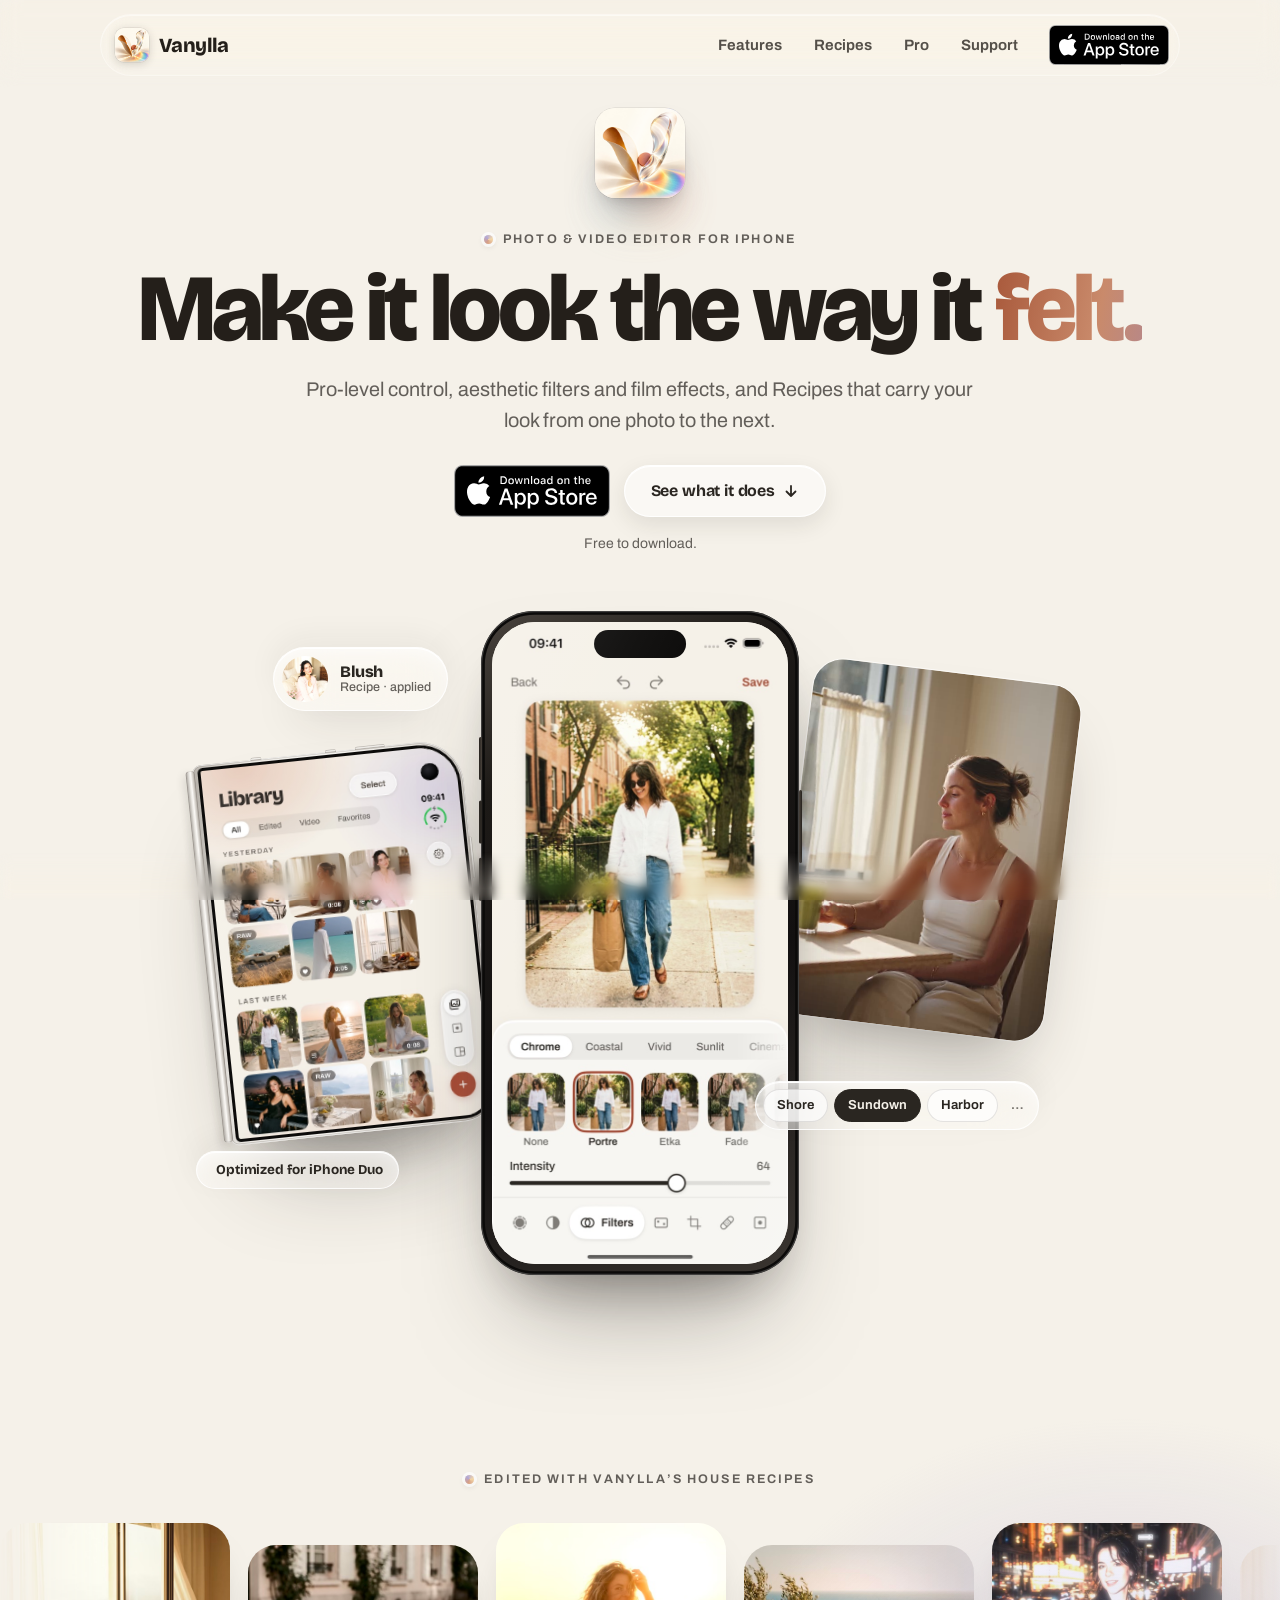
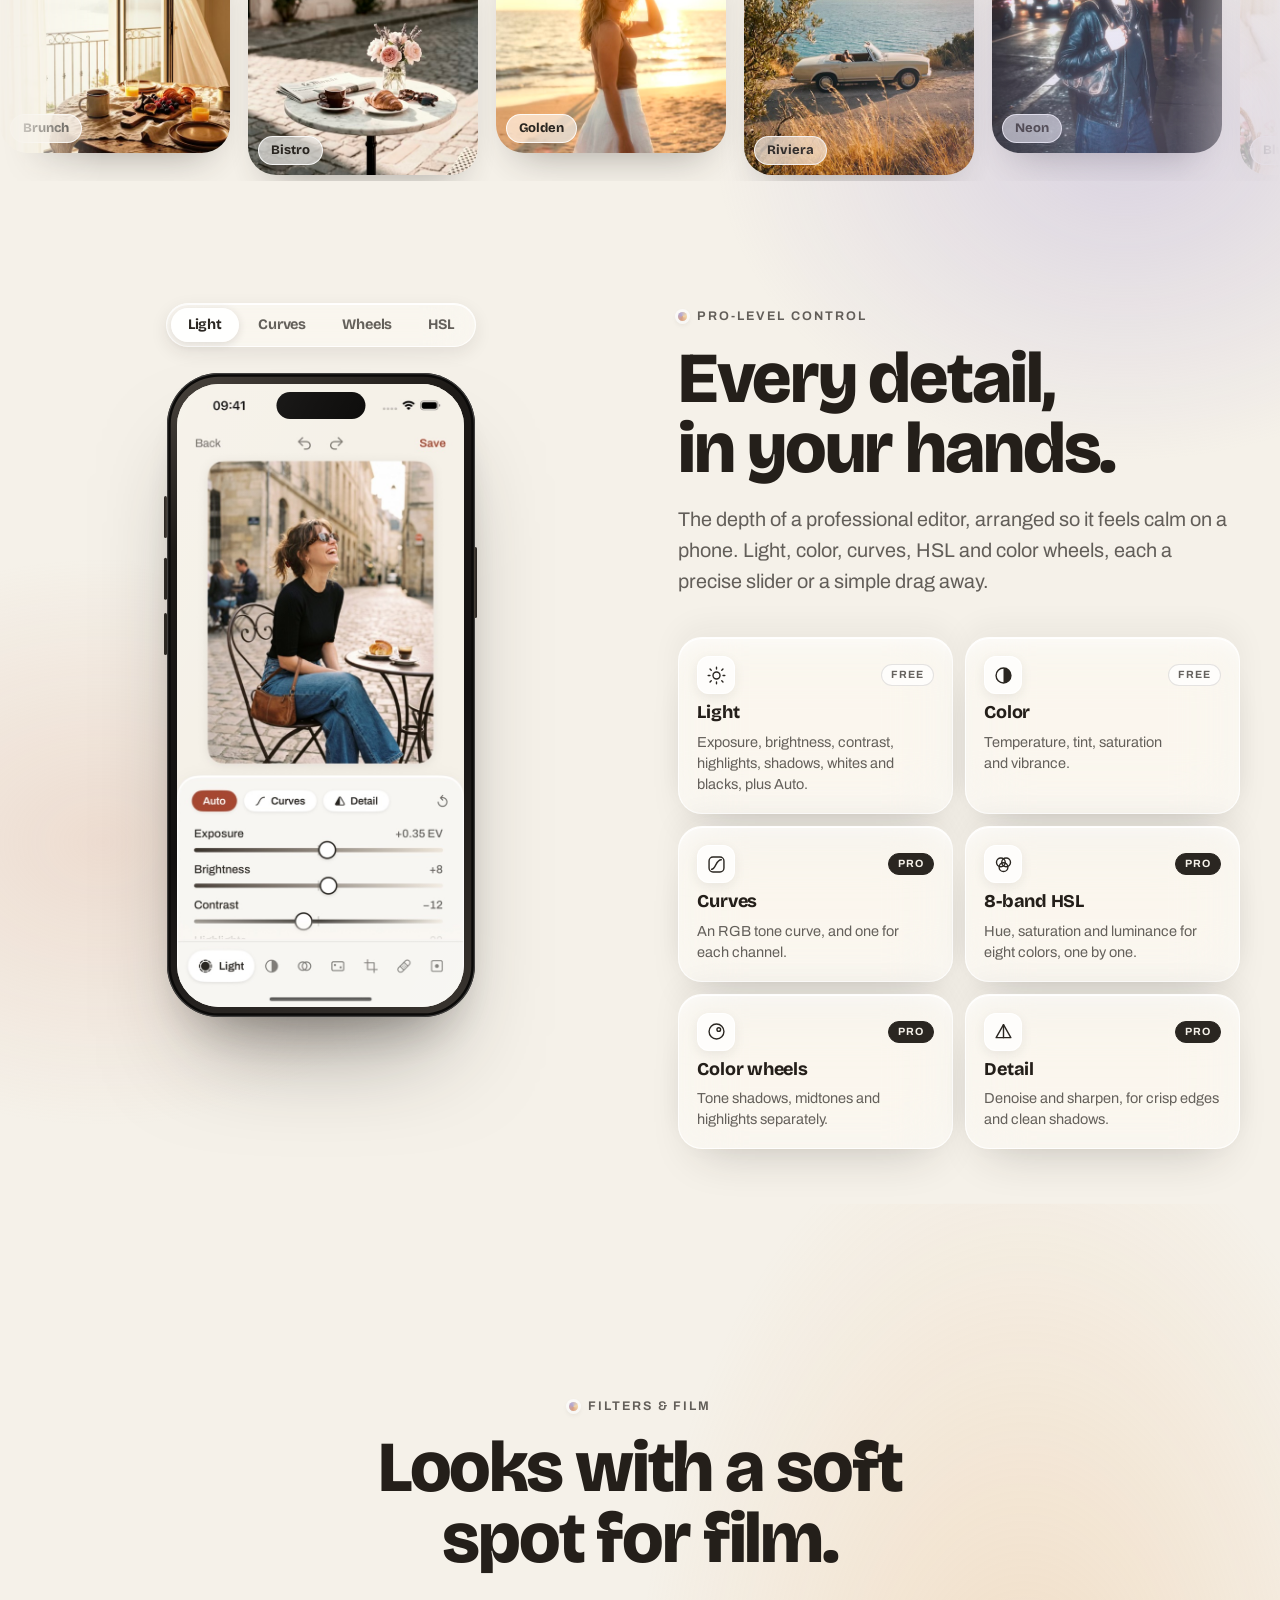
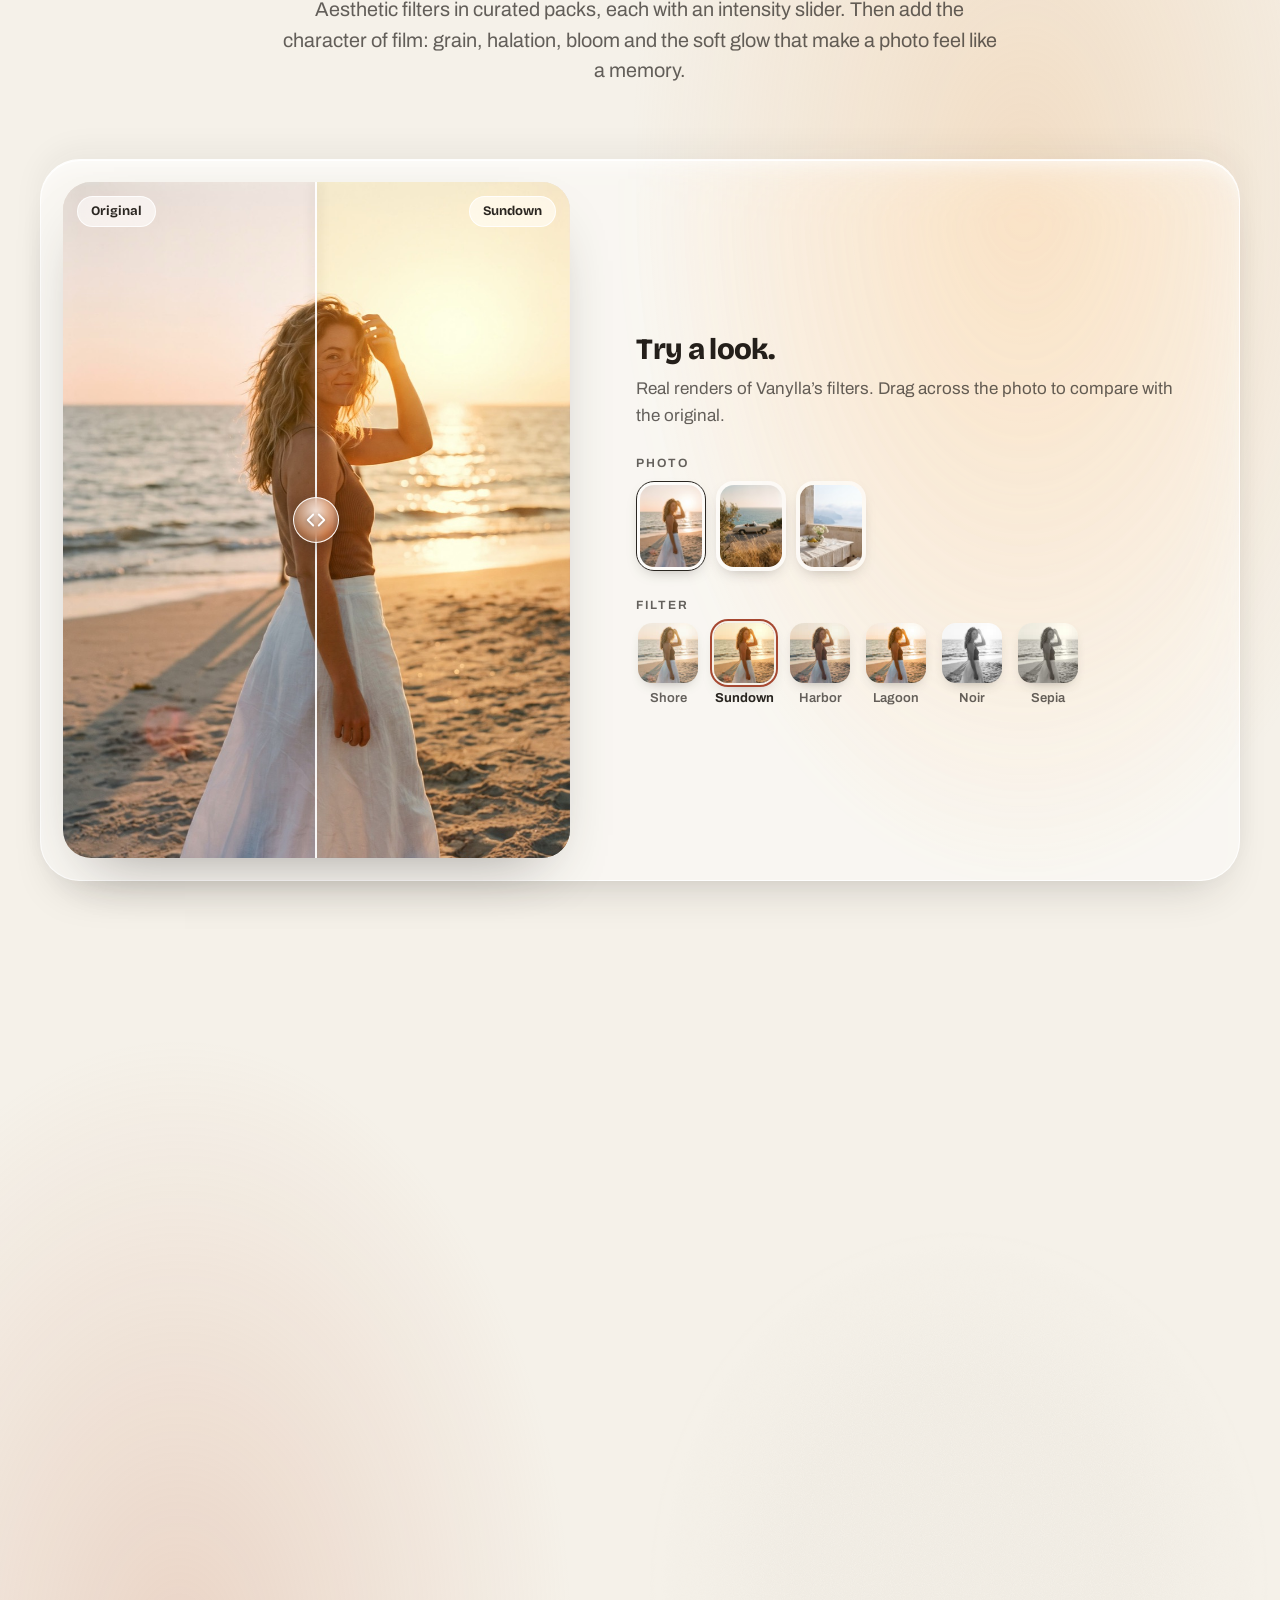
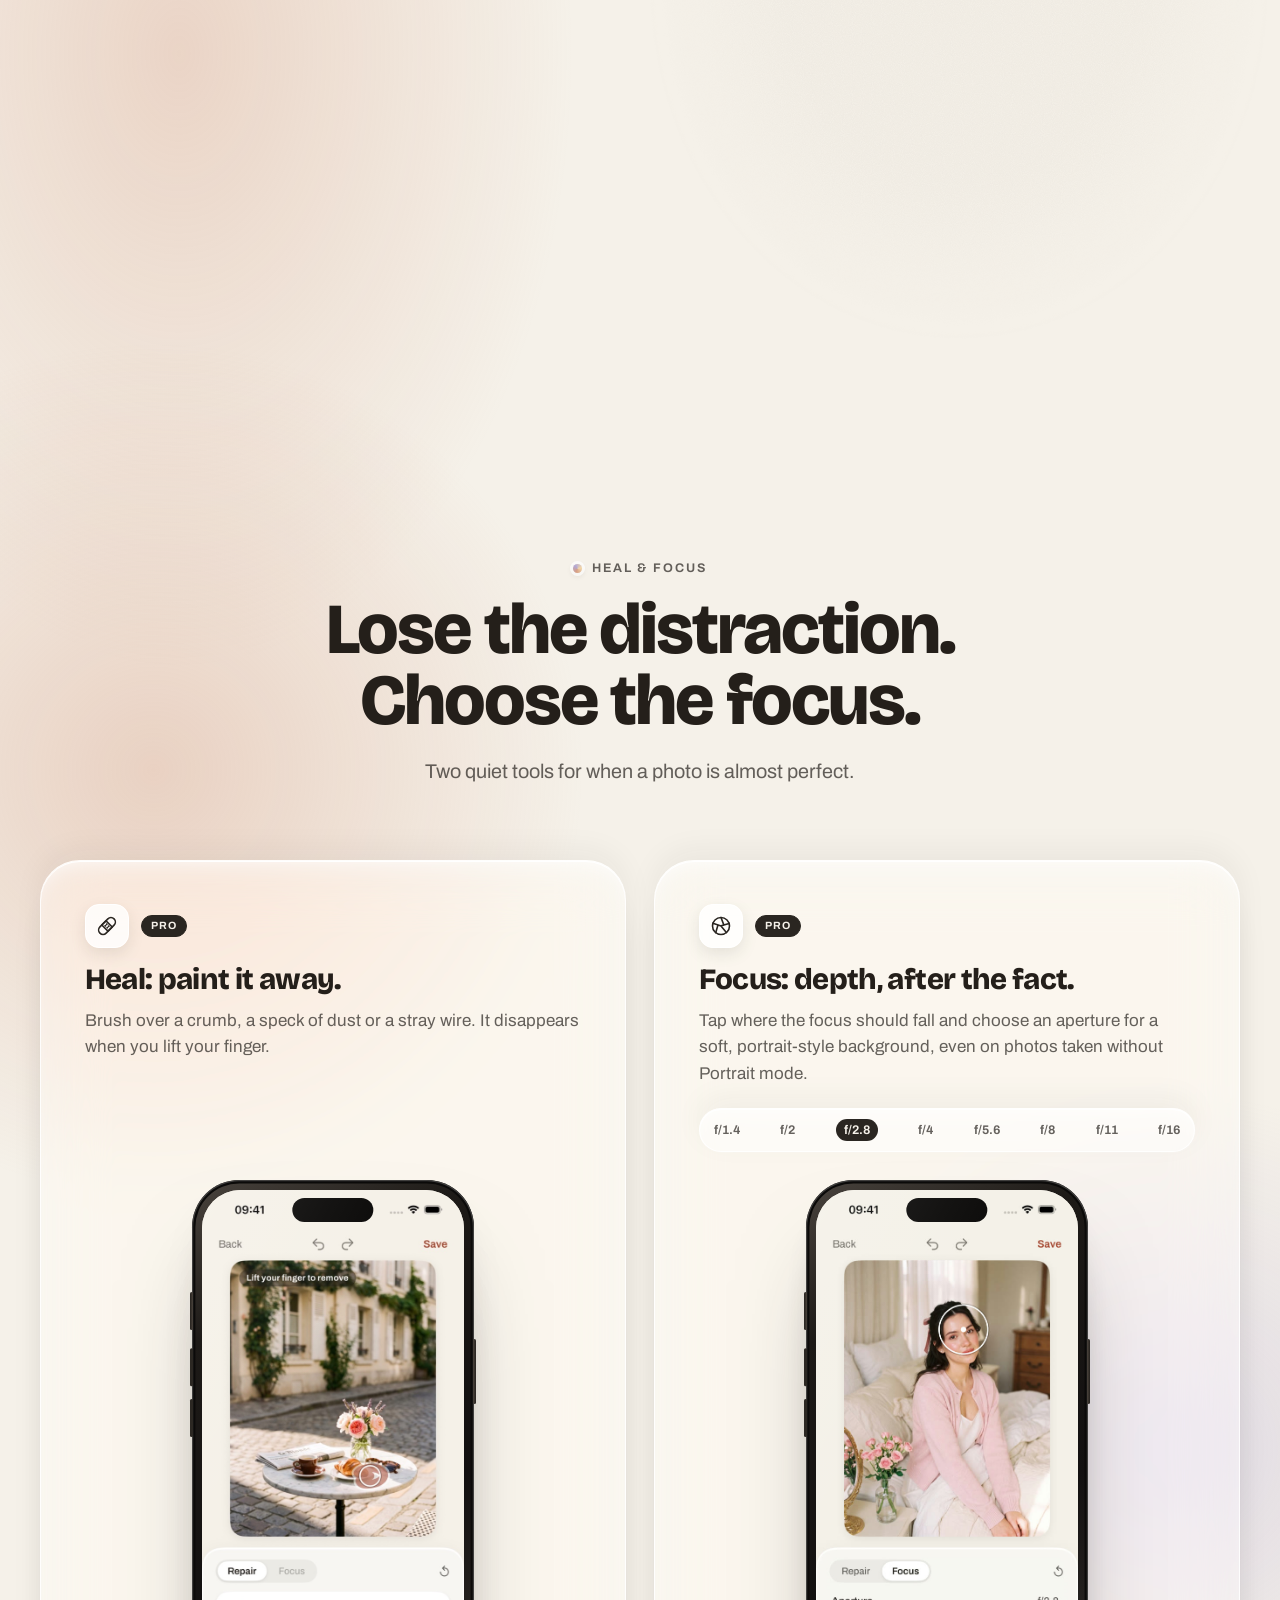
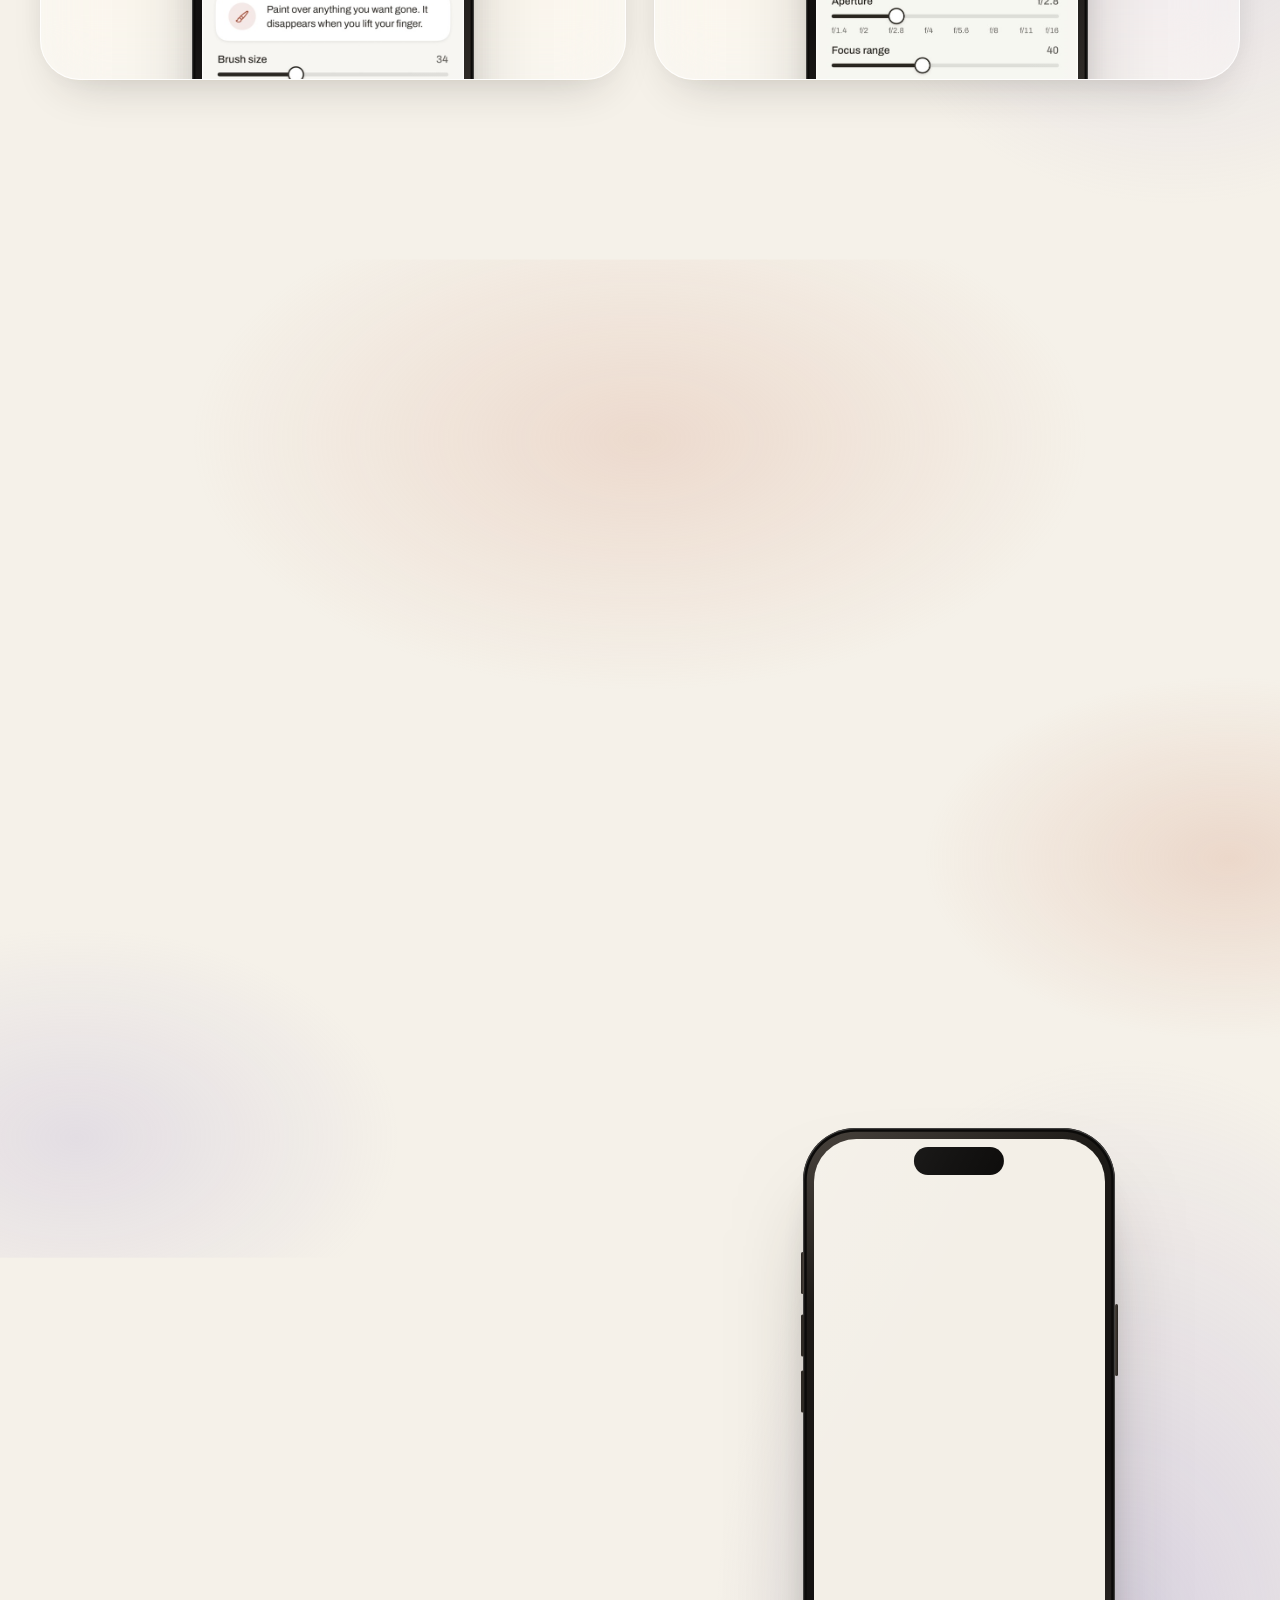
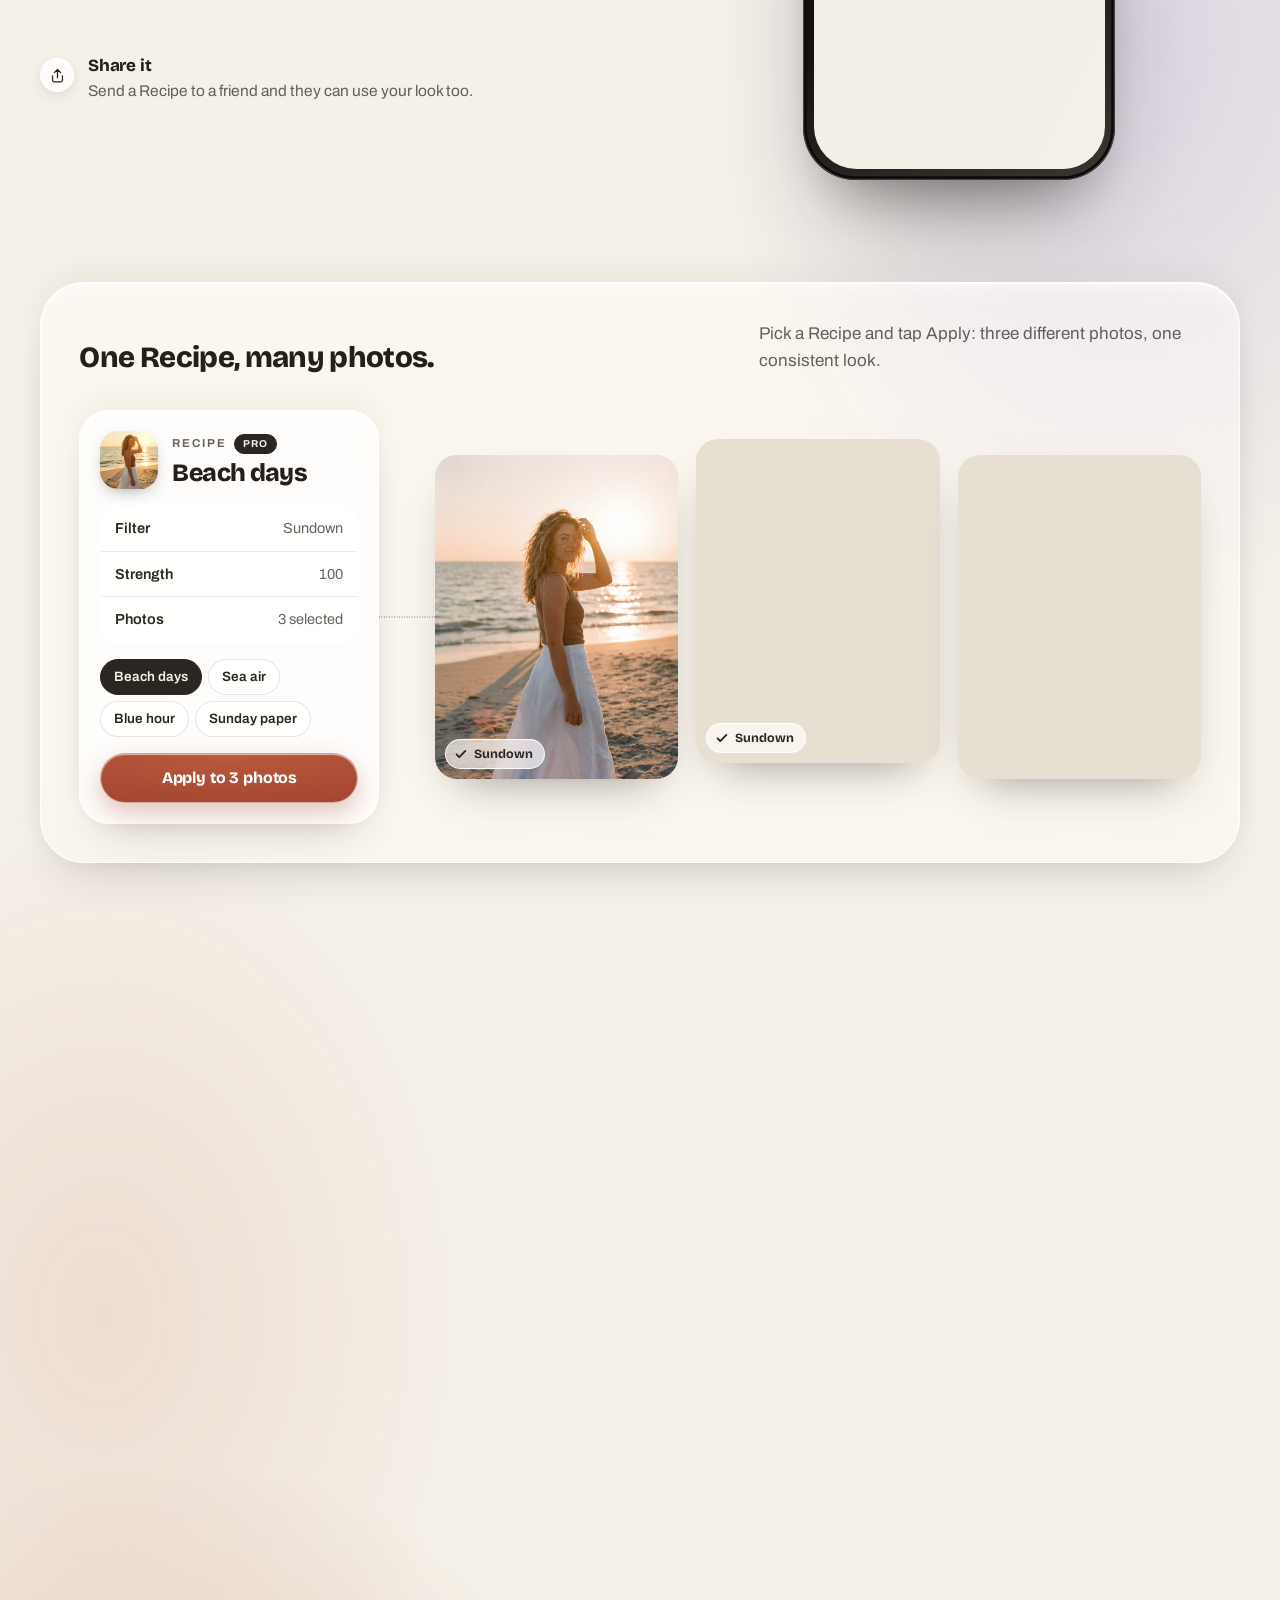
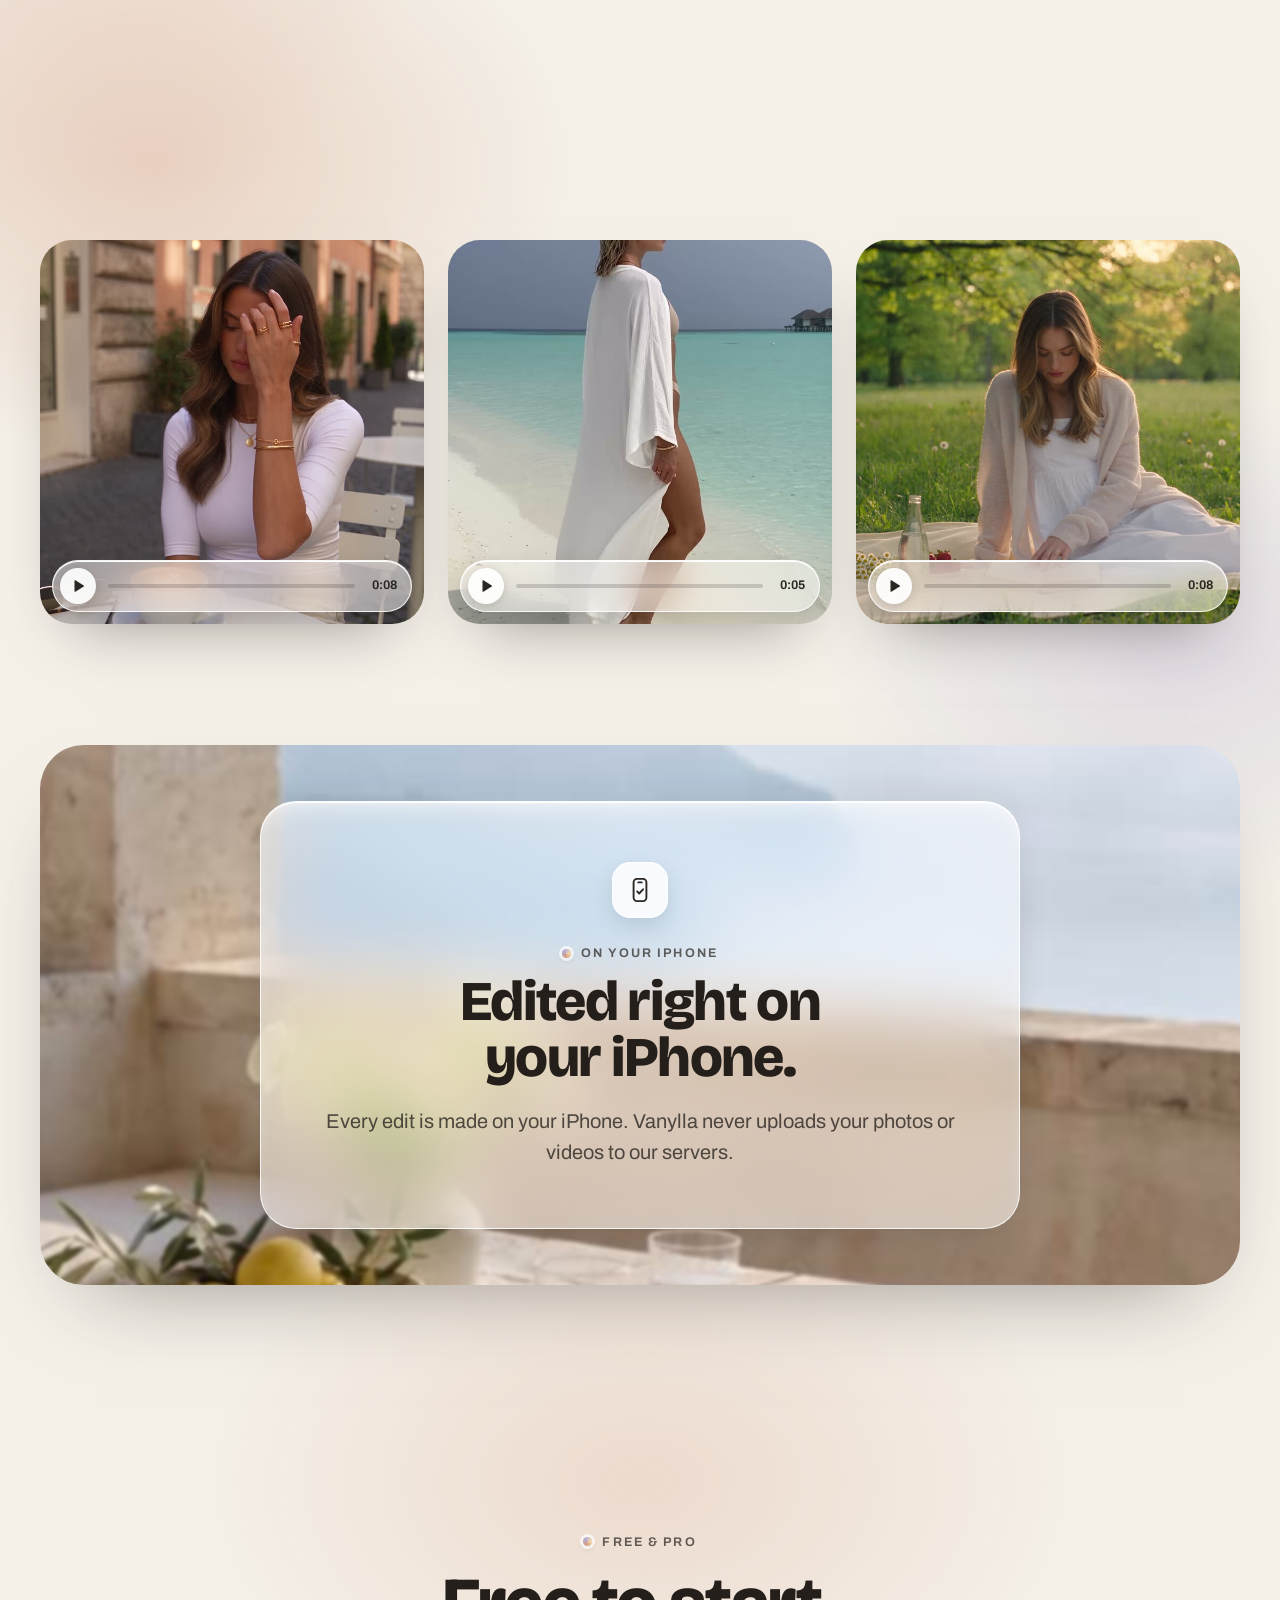
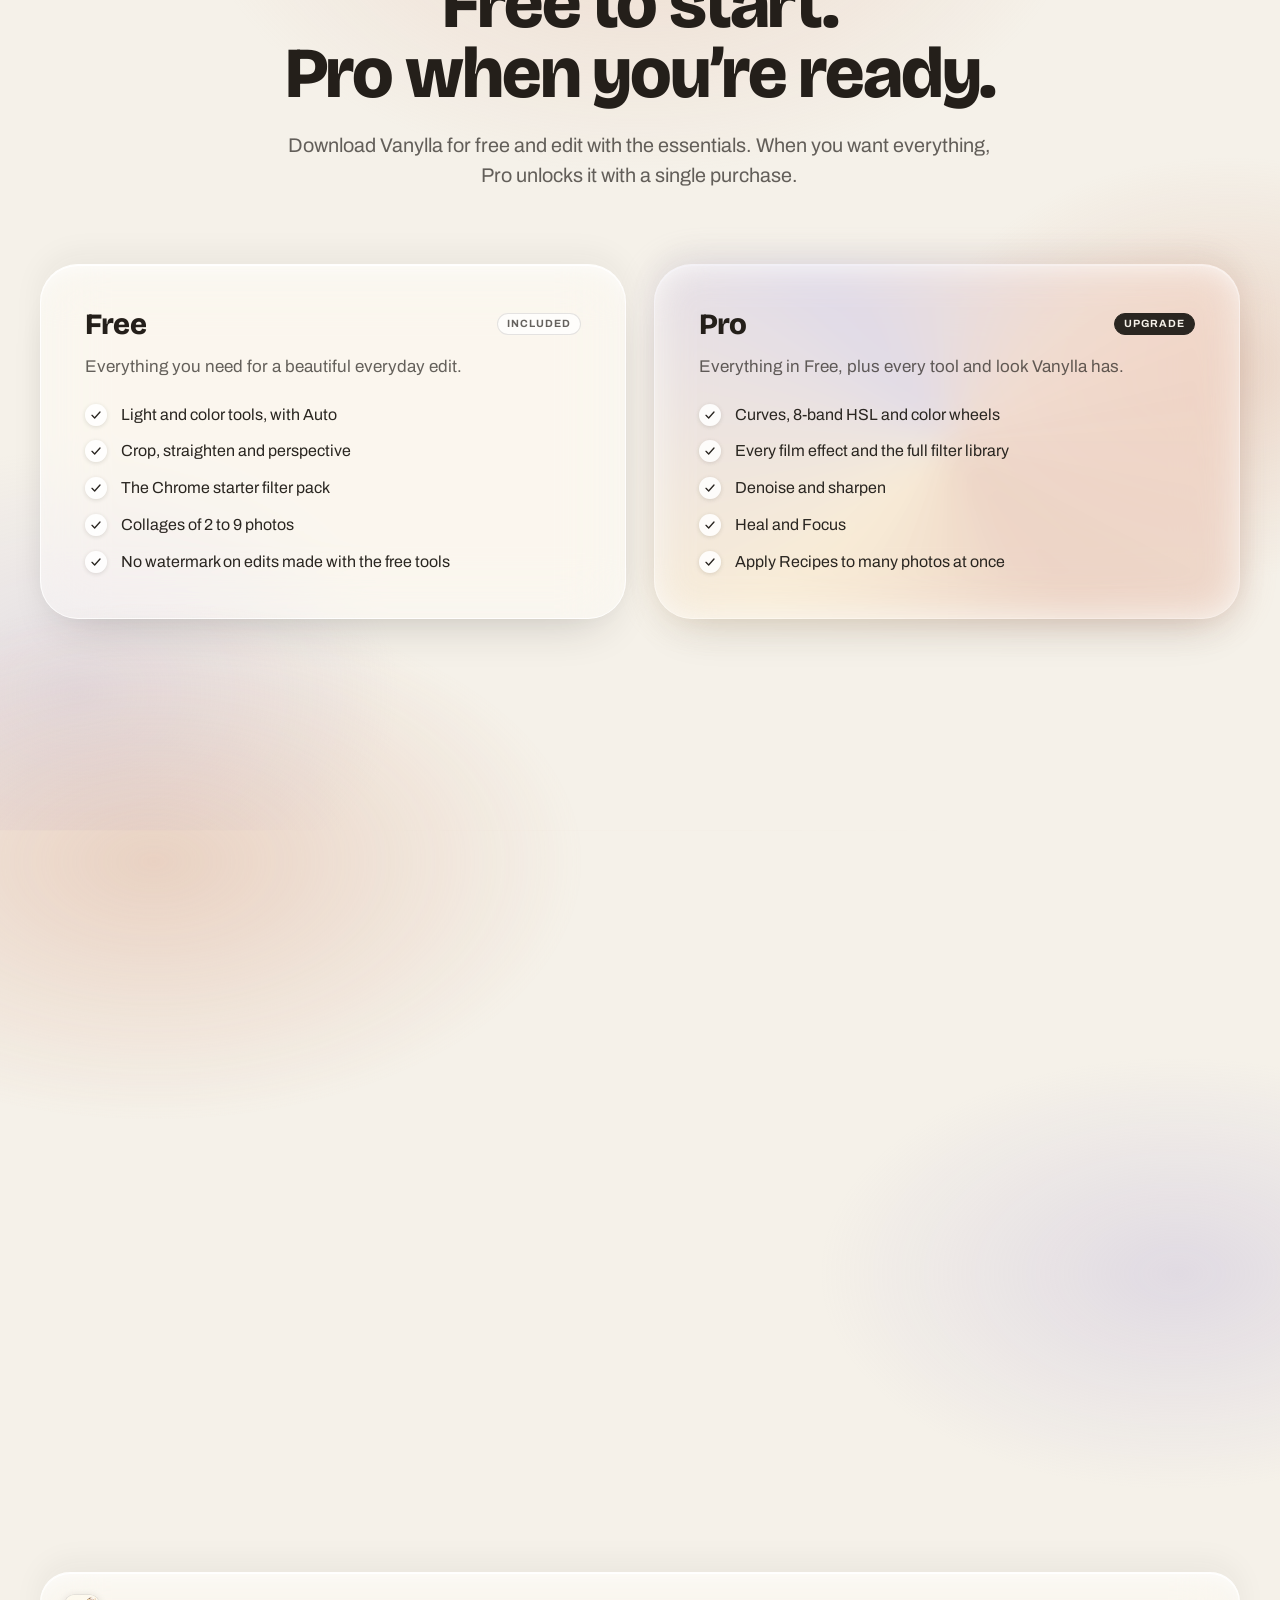
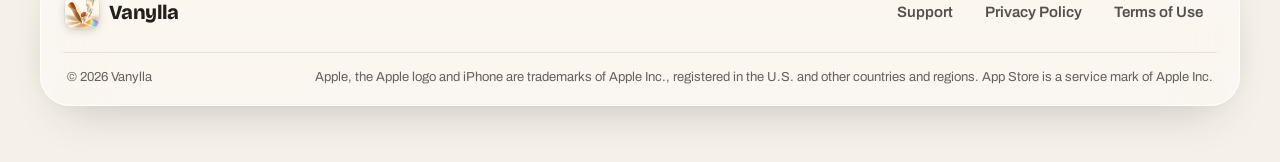
==== commit 417d8c4c: "Reshape the iPhone Duo mockup after the owner's reference: square hinge side, round free side, titan" ====
--- a/index.html
+++ b/index.html
@@ -25,13 +25,13 @@
   <meta name="twitter:image" content="https://davidkalaejian.github.io/Vanylla.app/assets/og.jpg">
   <link rel="preload" href="assets/fonts/BricolageGrotesque.woff" as="font" type="font/woff" crossorigin>
   <link rel="preload" href="assets/fonts/Archivo.woff" as="font" type="font/woff" crossorigin>
-  <link rel="stylesheet" href="assets/css/site.css?v=5">
+  <link rel="stylesheet" href="assets/css/site.css?v=6">
   <script>
     /* Hide-then-reveal only when JS runs; if site.js never arrives, show everything after 3 s. */
     document.documentElement.classList.add("js");
     setTimeout(function () { if (!window.VANYLLA_READY) document.documentElement.classList.remove("js"); }, 3000);
   </script>
-  <script src="assets/js/site.js?v=5" defer></script>
+  <script src="assets/js/site.js?v=6" defer></script>
 </head>
 <body>
   <a class="skip-link" href="#main">Skip to content</a>
@@ -93,6 +93,7 @@
         <div class="hs-left"><div class="px" data-depth="0.04">
           <div class="duo-device reveal" style="--i:1">
             <div class="duo-screen"><img src="assets/img/screens/duo-library.jpg" srcset="assets/img/screens/duo-library.jpg 699w, assets/img/screens/duo-library-1398.jpg 1398w" sizes="(max-width: 640px) 196px, 290px" width="699" height="1017" alt="Vanylla's Library on the cover display of a folded iPhone Duo, with its rail of tabs at the side."></div>
+            <i class="duo-btn duo-btn-top a" aria-hidden="true"></i><i class="duo-btn duo-btn-top b" aria-hidden="true"></i><i class="duo-btn duo-btn-top c" aria-hidden="true"></i><i class="duo-btn duo-btn-side" aria-hidden="true"></i>
           </div>
           <p class="duo-label glass reveal" style="--i:4"><svg viewBox="0 0 24 24" aria-hidden="true"><rect x="4.5" y="3" width="15" height="18" rx="3.2"/><path d="M4.5 6.5v11"/></svg>Optimized for iPhone Duo</p>
         </div></div>
--- a/assets/css/site.css
+++ b/assets/css/site.css
@@ -426,36 +426,46 @@
 .hero-stage > * { position: absolute; }
 .hs-center { left: 50%; top: 0; translate: -50% 0; z-index: 3; }
 .hs-center .phone { --w: clamp(250px, 25vw, 318px); }
-.hs-left { right: calc(50% + clamp(90px, 10vw, 140px)); top: clamp(70px, 9vw, 110px); z-index: 2; }
+.hs-left { right: calc(50% + clamp(120px, 12.5vw, 178px)); top: clamp(70px, 9vw, 110px); z-index: 2; }
 .hs-left { top: clamp(96px, 11vw, 140px); }
 .hs-left .px { position: relative; }
-/* A folded iPhone Duo: one slab with the cover display's aspect (1398 x 2034), a thicker body than the phones and
-   the hinge as a darker rounded spine down its left long side. The cover display is flat, so there is no crease. */
+/* A folded iPhone Duo, drawn after the owner's reference: a light titanium frame and a thin black bezel; the hinge
+   side (left) has nearly square corners and the hinge as a slim rod along it, the free side (right) has large round
+   corners, larger at the top where the camera sits. The screen follows the same asymmetric shape. */
 .duo-device {
   --w: clamp(230px, 21vw, 290px);
   position: relative; width: var(--w); rotate: -6deg;
-  padding: calc(var(--w) * .034) calc(var(--w) * .034) calc(var(--w) * .034) calc(var(--w) * .066);
-  border-radius: calc(var(--w) * .125) calc(var(--w) * .135) calc(var(--w) * .135) calc(var(--w) * .125);
-  background: linear-gradient(150deg, #4a443e 0%, #1d1a17 22%, #121010 60%, #3b3631 100%);
+  padding: calc(var(--w) * .011) calc(var(--w) * .011) calc(var(--w) * .011) calc(var(--w) * .02);
+  border-radius: calc(var(--w) * .03) calc(var(--w) * .165) calc(var(--w) * .125) calc(var(--w) * .03);
+  background: linear-gradient(100deg, #b9b4ad 0%, #ece9e4 18%, #f7f5f1 45%, #dedad4 78%, #b3aea7 100%);
   box-shadow:
-    inset 0 0 0 1.2px rgba(255, 255, 255, .22),
-    inset 0 0 0 calc(var(--w) * .012) #0b0a09,
-    0 60px 100px -40px rgba(42, 38, 33, .5),
-    0 30px 50px -30px rgba(42, 38, 33, .38);
-}
-.duo-device::before { /* hinge spine */
-  content: ""; position: absolute; left: calc(var(--w) * -.012); top: 4%; bottom: 4%; width: calc(var(--w) * .044); border-radius: 99px;
-  background: linear-gradient(90deg, #0b0a09 0%, #2a2521 30%, #4a433c 52%, #221e1b 72%, #0b0a09 100%);
-  box-shadow: inset 0 0 0 .5px rgba(255, 255, 255, .08), 0 2px 8px rgba(0, 0, 0, .3);
-}
-.duo-device::after { /* faint highlight along the spine */
-  content: ""; position: absolute; left: calc(var(--w) * .008); top: 7%; bottom: 7%; width: 1px; border-radius: 1px;
-  background: linear-gradient(transparent, rgba(255, 255, 255, .34) 16%, rgba(255, 255, 255, .34) 84%, transparent);
-}
-.duo-screen { position: relative; overflow: hidden; aspect-ratio: 1398 / 2034; border-radius: calc(var(--w) * .1); background: #f3efe7; transform: translateZ(0); }
+    inset 0 0 0 1px rgba(255, 255, 255, .7),
+    inset 0 0 0 1.6px rgba(120, 112, 102, .35),
+    0 60px 100px -40px rgba(42, 38, 33, .45),
+    0 30px 50px -30px rgba(42, 38, 33, .32);
+}
+.duo-device::before { /* the hinge: a slim titanium rod along the left edge */
+  content: ""; position: absolute; left: calc(var(--w) * -.026); top: 1.2%; bottom: 1.2%; width: calc(var(--w) * .032);
+  border-radius: calc(var(--w) * .014);
+  background: linear-gradient(90deg, #a49f98 0%, #e9e6e1 38%, #faf8f5 55%, #c9c4bd 82%, #9c968f 100%);
+  box-shadow: inset 0 0 0 .6px rgba(110, 102, 94, .35), -2px 4px 10px rgba(42, 38, 33, .16);
+}
+.duo-btn { position: absolute; display: block; background: linear-gradient(#d8d4ce, #f3f1ed 50%, #bdb8b1); box-shadow: inset 0 0 0 .5px rgba(110, 102, 94, .4); }
+.duo-btn-top { top: calc(var(--w) * -.009); height: calc(var(--w) * .011); border-radius: 2px 2px 0 0; }
+.duo-btn-top.a { left: 22%; width: 4%; }
+.duo-btn-top.b { left: 50%; width: 4%; }
+.duo-btn-top.c { left: 61%; width: 11%; }
+.duo-btn-side { right: calc(var(--w) * -.009); top: 26%; width: calc(var(--w) * .011); height: 11%; border-radius: 0 2px 2px 0;
+  background: linear-gradient(90deg, #bdb8b1, #f3f1ed 50%, #d8d4ce); }
+.duo-screen {
+  position: relative; overflow: hidden; aspect-ratio: 1398 / 2034; box-sizing: content-box;
+  border: calc(var(--w) * .014) solid #0d0c0b;
+  border-radius: calc(var(--w) * .02) calc(var(--w) * .152) calc(var(--w) * .112) calc(var(--w) * .02);
+  background: #f3efe7; transform: translateZ(0);
+}
 .duo-screen img { position: absolute; inset: 0; width: 100%; height: 100%; object-fit: cover; }
-.duo-screen::before { /* front camera, top right, as the app's board draws the cover */
-  content: ""; position: absolute; z-index: 2; right: 6.3%; top: 4.3%; width: 7.6%; aspect-ratio: 1; border-radius: 50%;
+.duo-screen::before { /* front camera, top right */
+  content: ""; position: absolute; z-index: 2; right: 7%; top: 4.2%; width: 7%; aspect-ratio: 1; border-radius: 50%;
   background: radial-gradient(circle at 40% 35%, #2a2a30, #050506 60%);
 }
 .duo-screen::after { /* the same glass reflection as the phones */
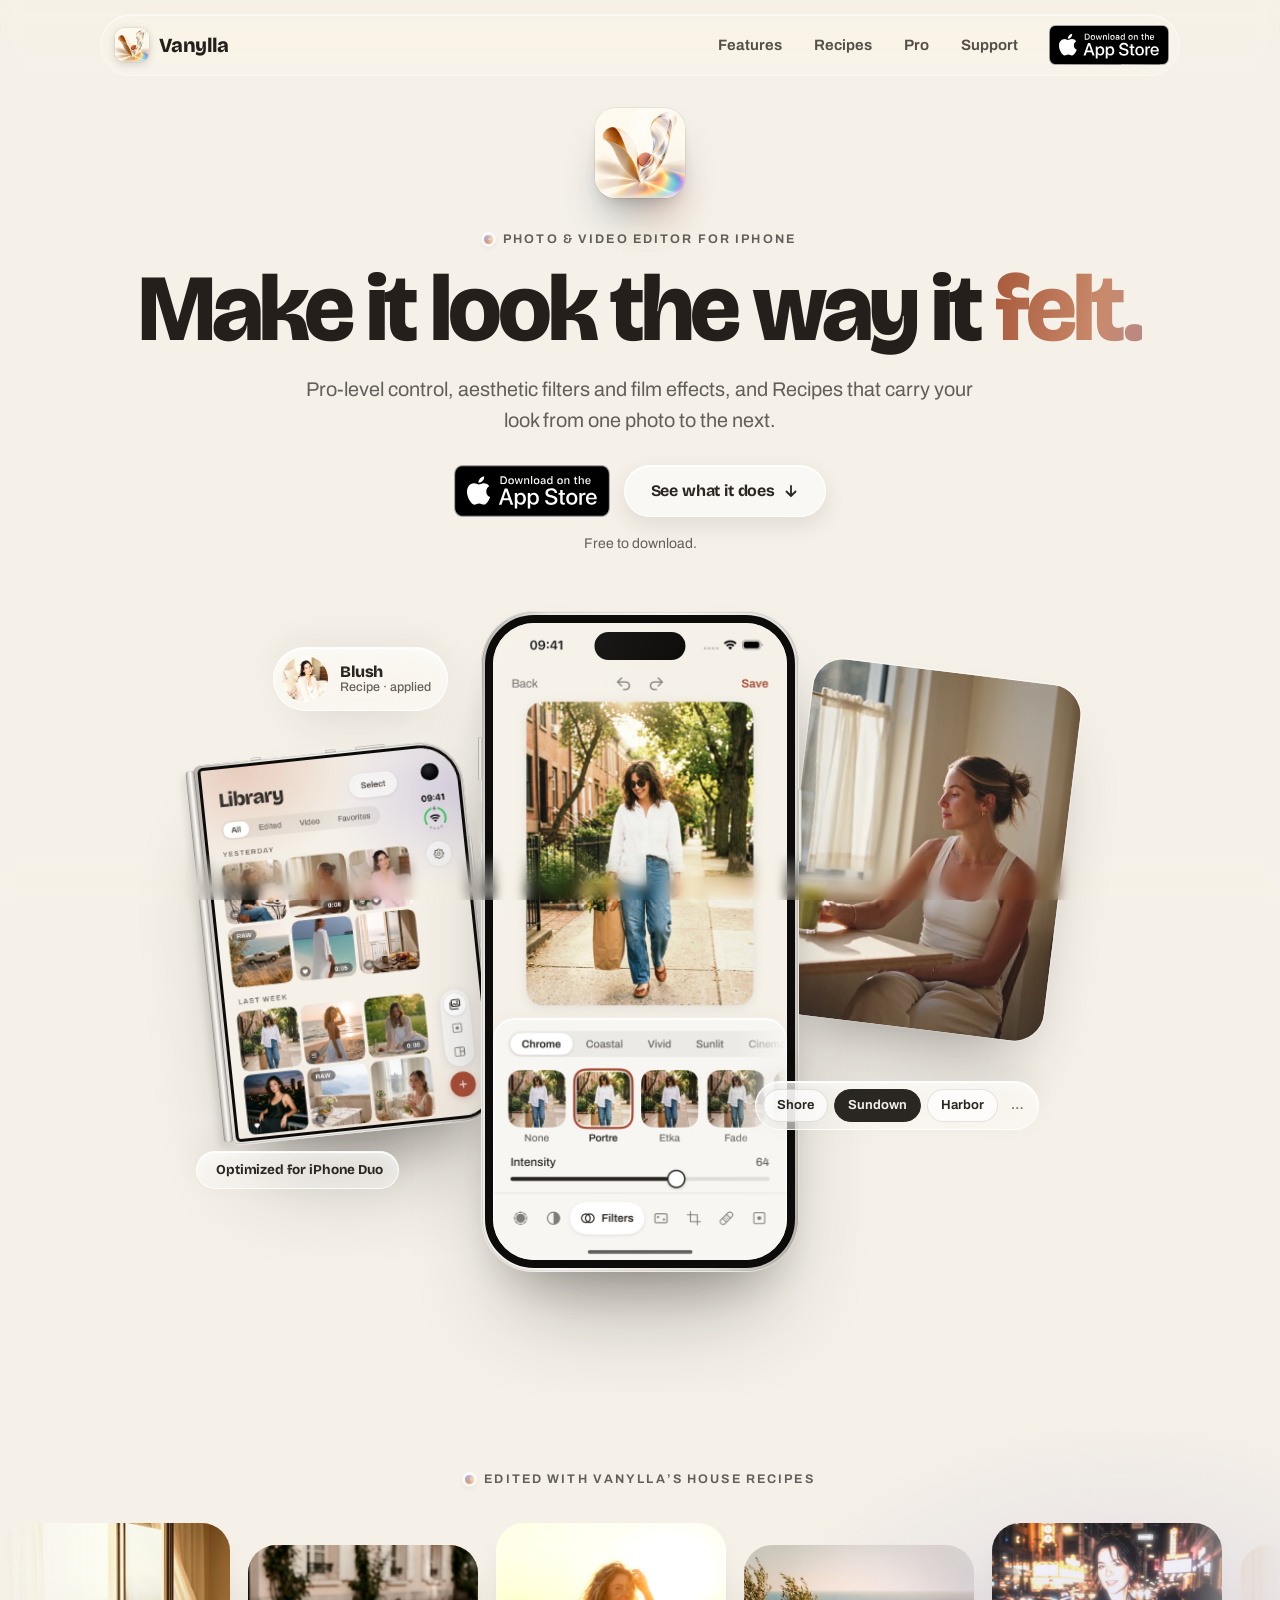
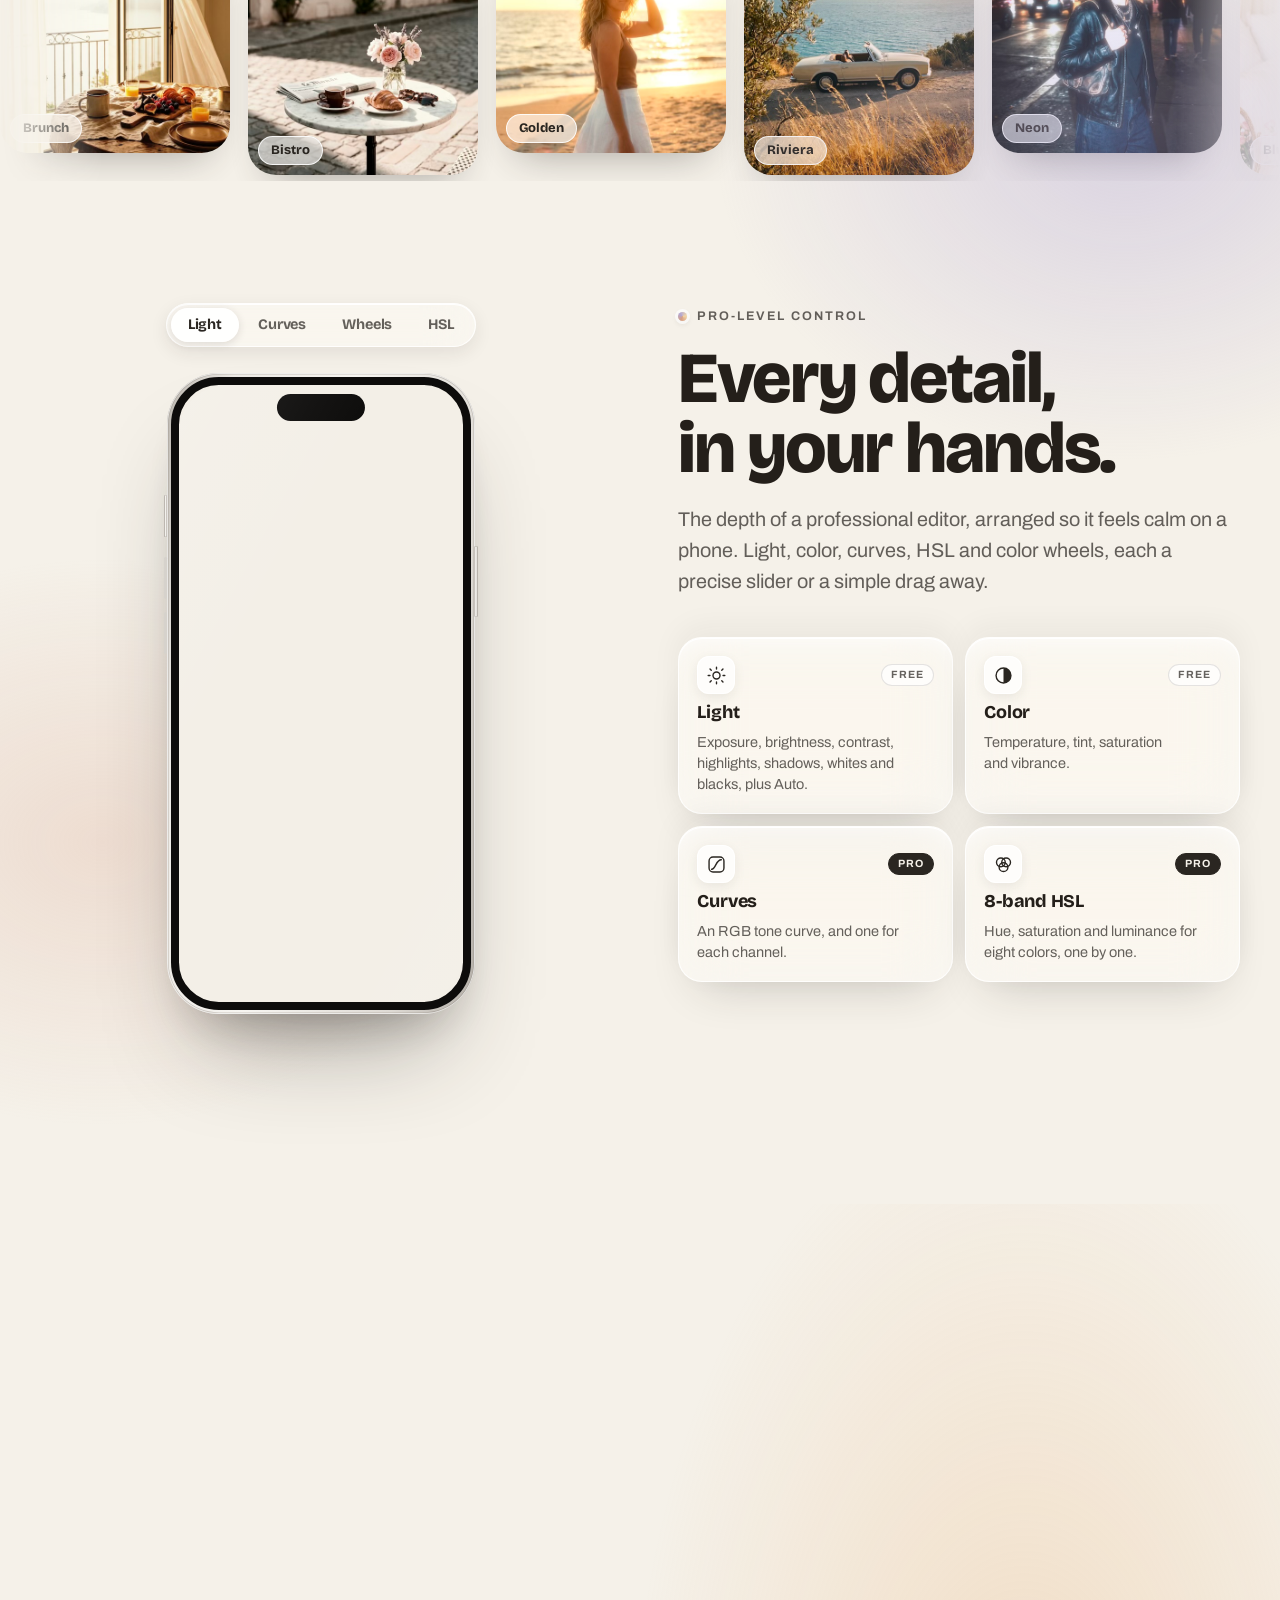
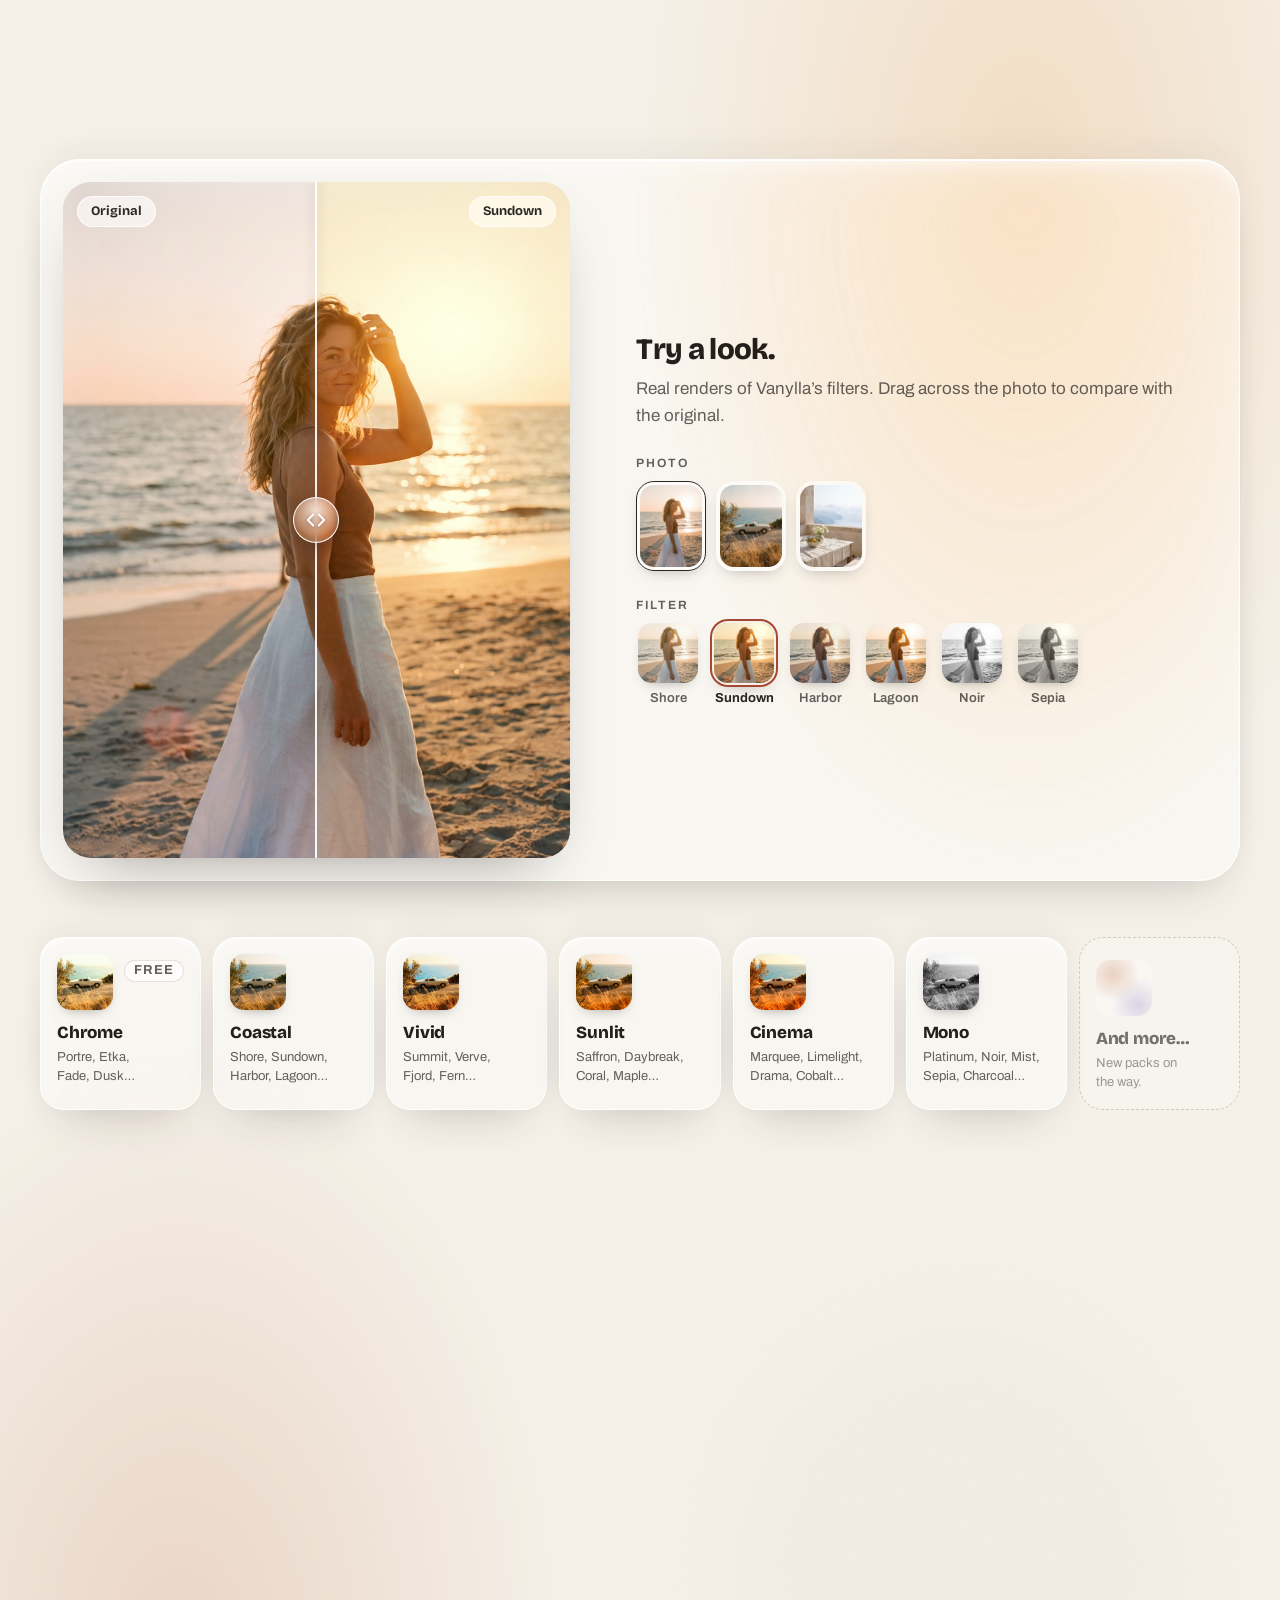
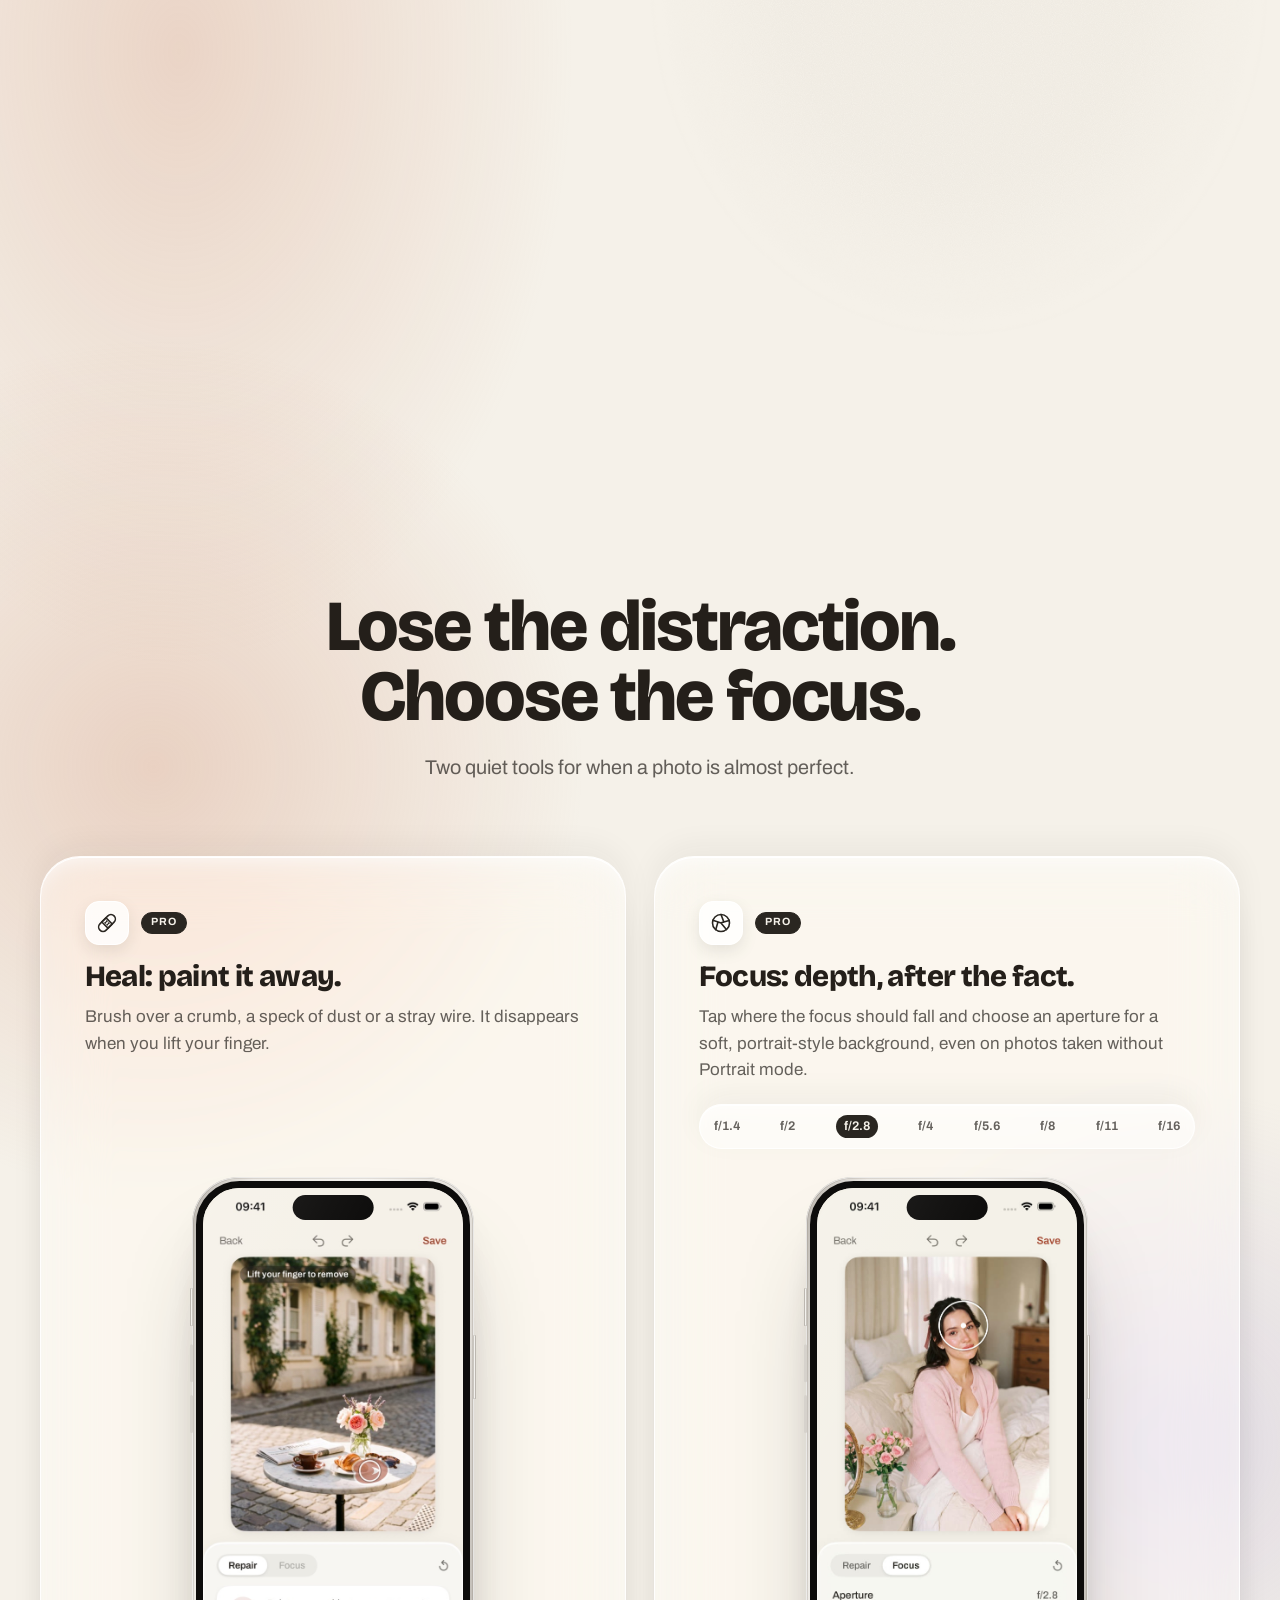
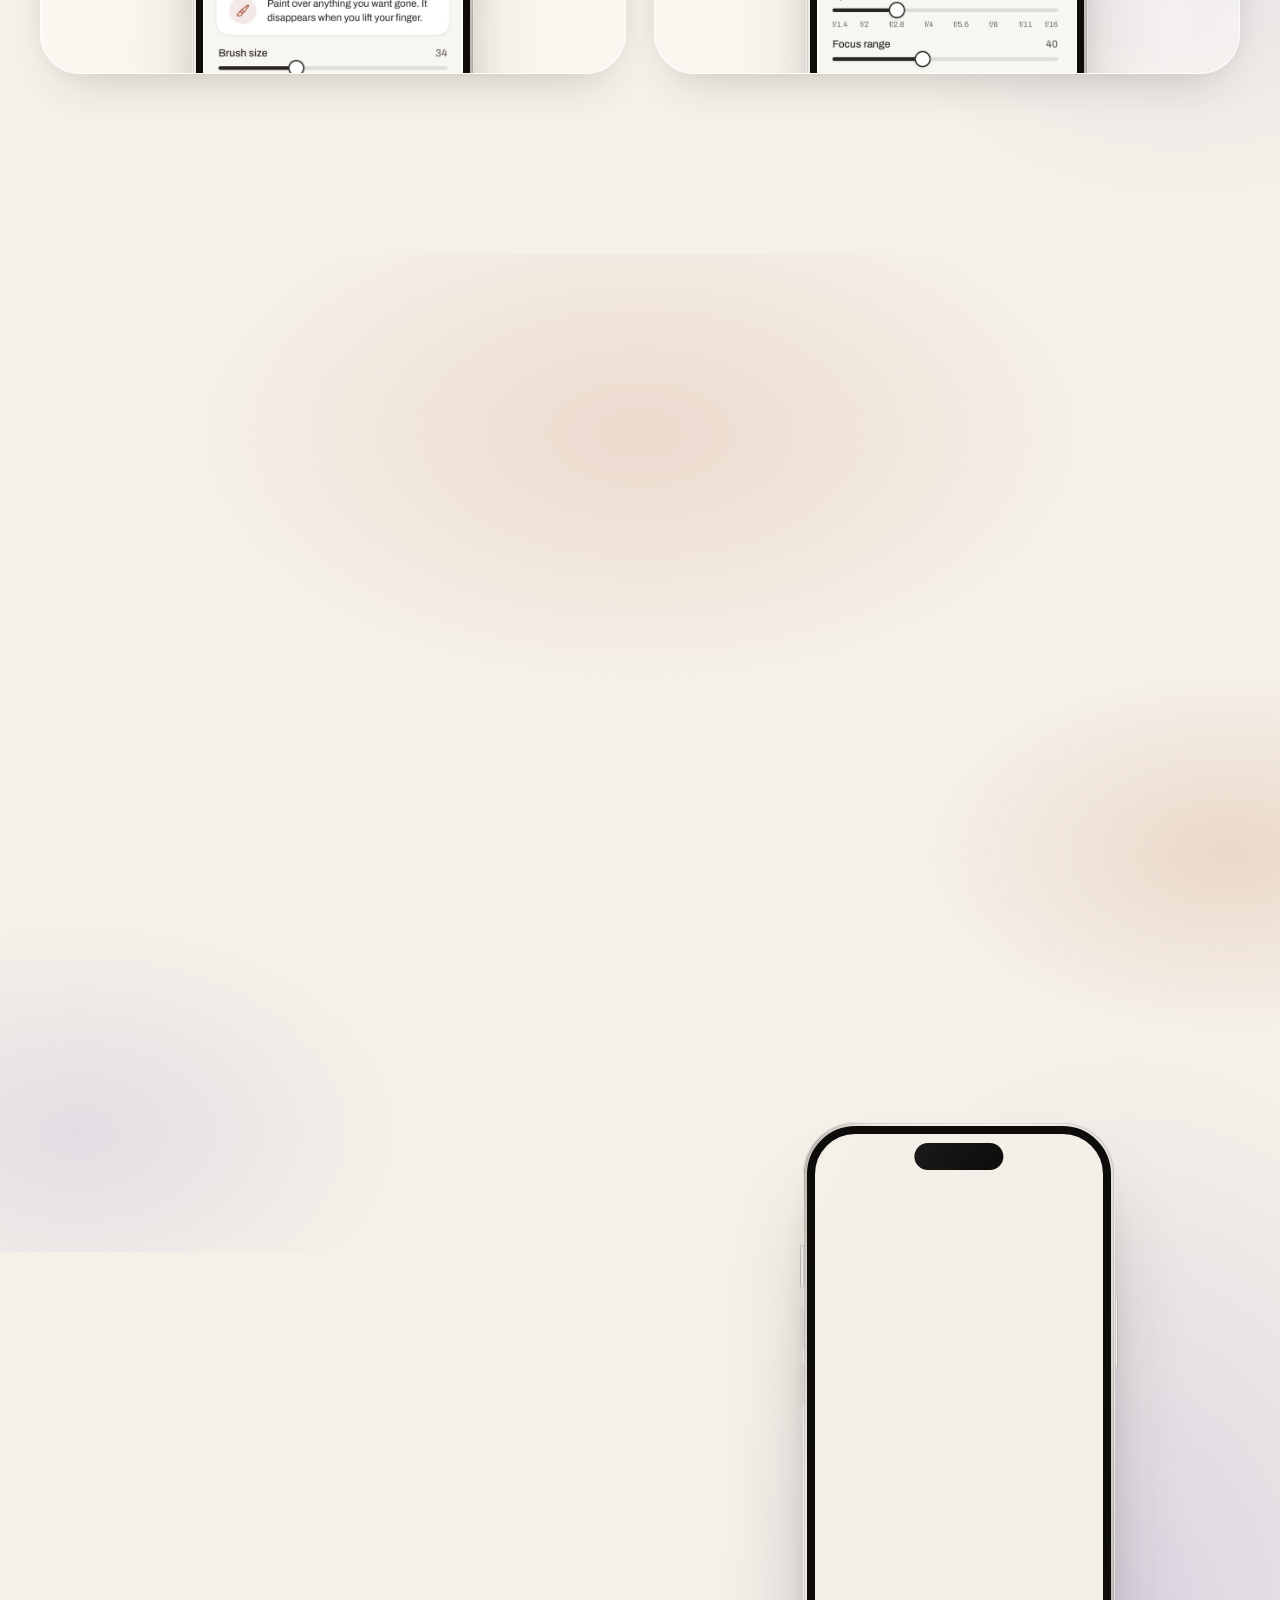
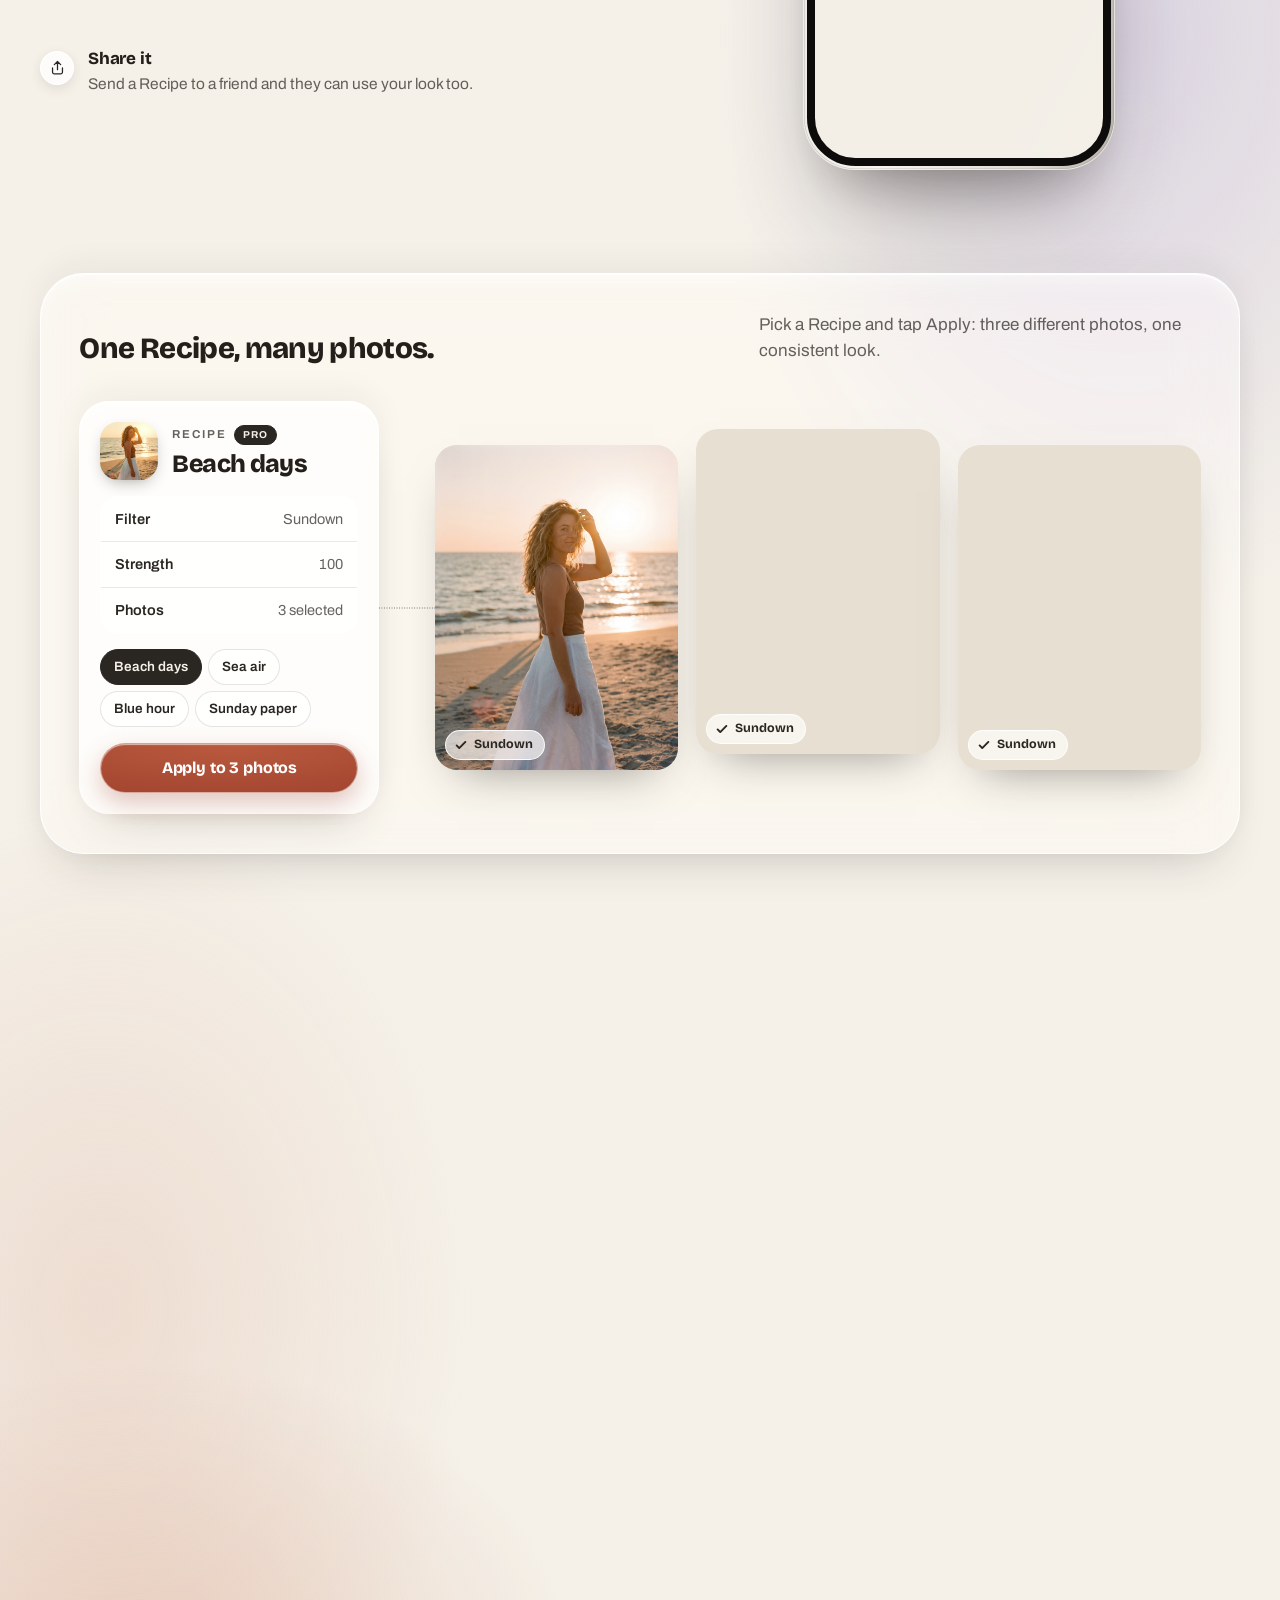
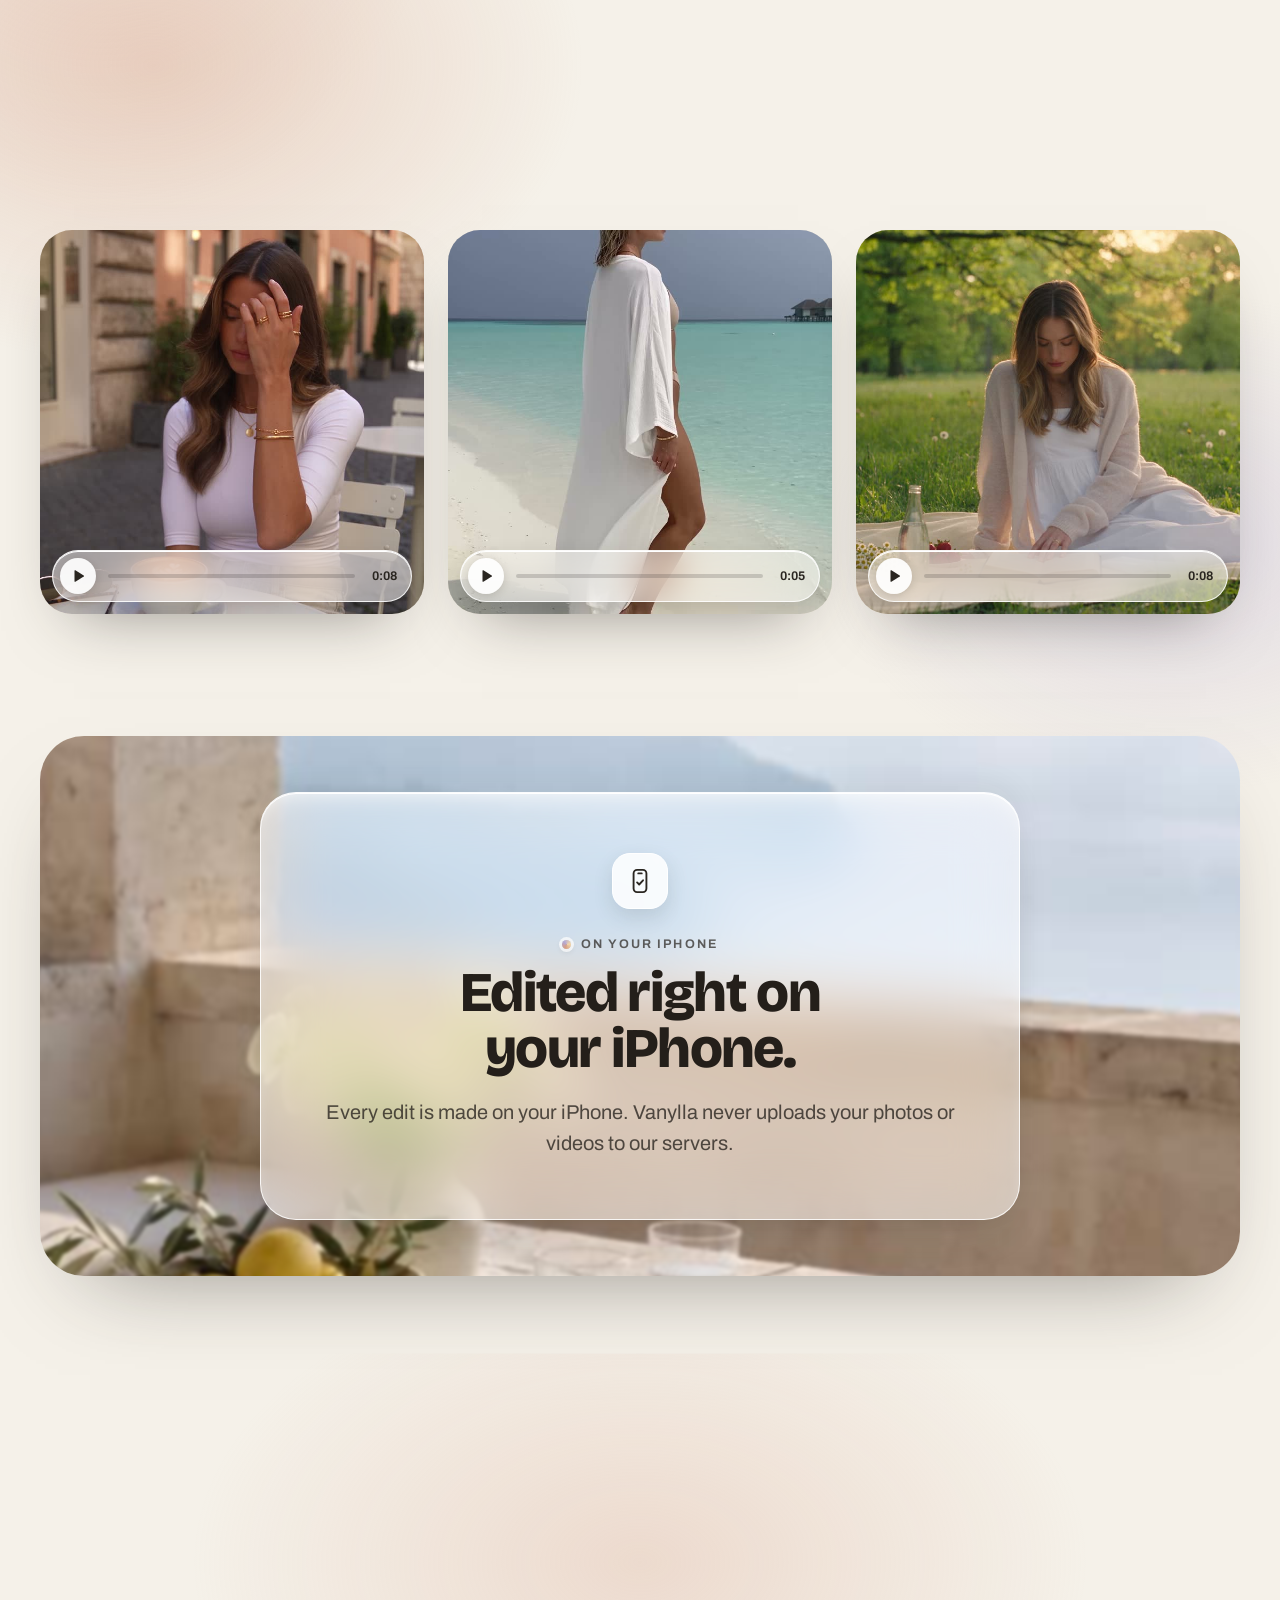
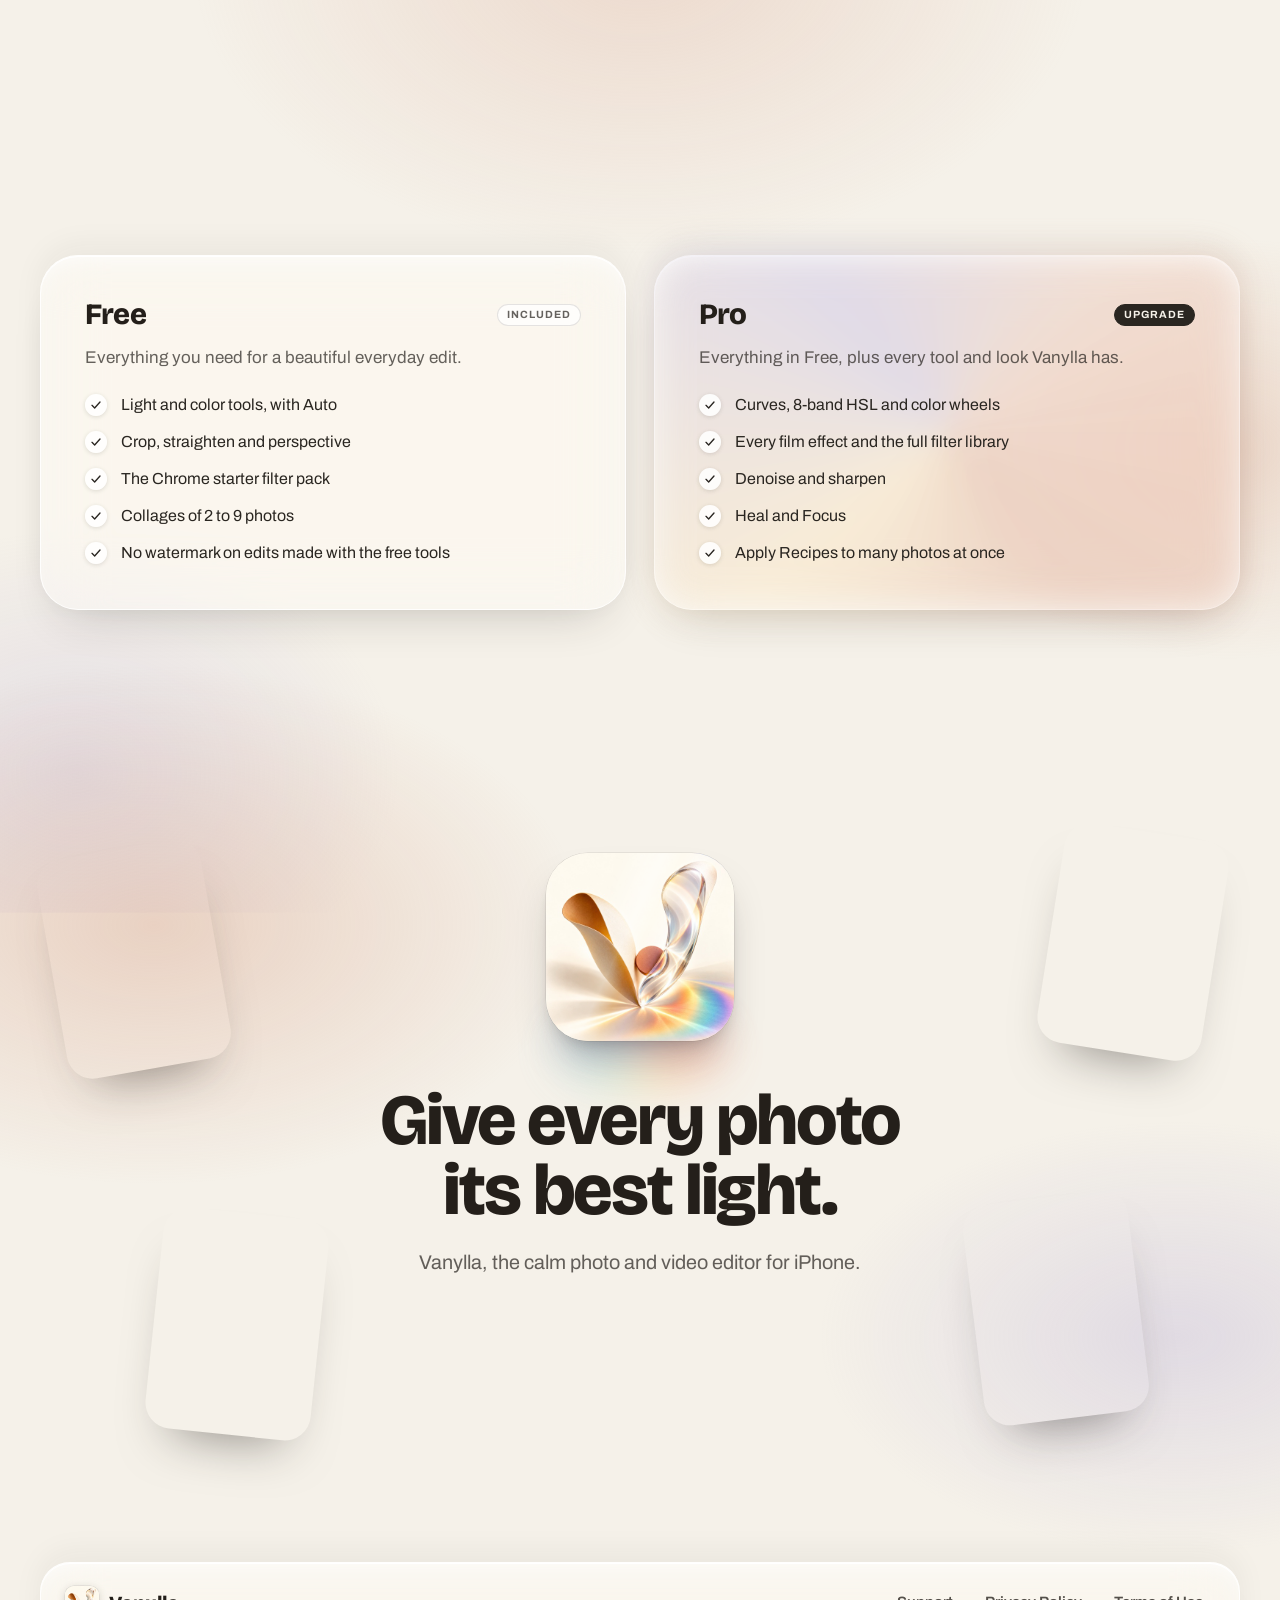
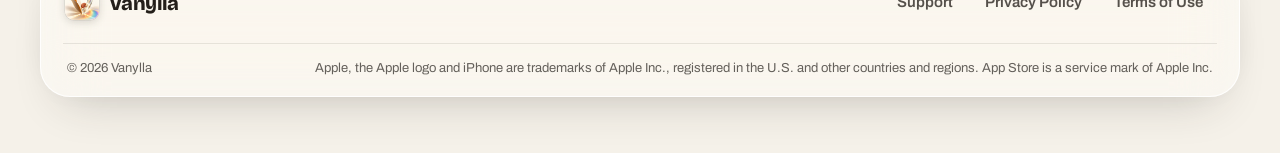
==== commit 3b3d19c1: "Give the iPhone mockups the same titanium frame and black bezel as the Duo Co-Authored-By: Claude Op" ====
--- a/index.html
+++ b/index.html
@@ -25,13 +25,13 @@
   <meta name="twitter:image" content="https://davidkalaejian.github.io/Vanylla.app/assets/og.jpg">
   <link rel="preload" href="assets/fonts/BricolageGrotesque.woff" as="font" type="font/woff" crossorigin>
   <link rel="preload" href="assets/fonts/Archivo.woff" as="font" type="font/woff" crossorigin>
-  <link rel="stylesheet" href="assets/css/site.css?v=6">
+  <link rel="stylesheet" href="assets/css/site.css?v=7">
   <script>
     /* Hide-then-reveal only when JS runs; if site.js never arrives, show everything after 3 s. */
     document.documentElement.classList.add("js");
     setTimeout(function () { if (!window.VANYLLA_READY) document.documentElement.classList.remove("js"); }, 3000);
   </script>
-  <script src="assets/js/site.js?v=6" defer></script>
+  <script src="assets/js/site.js?v=7" defer></script>
 </head>
 <body>
   <a class="skip-link" href="#main">Skip to content</a>
--- a/assets/css/site.css
+++ b/assets/css/site.css
@@ -386,22 +386,28 @@
 @keyframes glow { 0%, 100% { opacity: .55; transform: scale(.92); } 50% { opacity: .85; transform: scale(1.05); } }
 
 /* ---------- Phone frame (CSS-drawn) ---------- */
+/* A light titanium frame and a black bezel, the same finish as the iPhone Duo in the hero. */
 .phone {
   --w: 300px;
   position: relative; width: var(--w); flex: none;
-  padding: calc(var(--w) * .034);
+  padding: calc(var(--w) * .013);
   border-radius: calc(var(--w) * .168);
-  background: linear-gradient(150deg, #4a443e 0%, #1d1a17 22%, #121010 60%, #3b3631 100%);
+  background: linear-gradient(100deg, #b9b4ad 0%, #ece9e4 16%, #f7f5f1 45%, #dedad4 80%, #b3aea7 100%);
   box-shadow:
-    inset 0 0 0 1.2px rgba(255, 255, 255, .22),
-    inset 0 0 0 calc(var(--w) * .012) #0b0a09,
-    0 60px 100px -40px rgba(42, 38, 33, .5),
-    0 30px 50px -30px rgba(42, 38, 33, .38);
-}
-.phone::before, .phone::after { content: ""; position: absolute; width: 3px; border-radius: 2px; background: linear-gradient(90deg, #26221e, #4b443d); }
-.phone::before { left: -2.5px; top: 19%; height: 6.5%; box-shadow: 0 calc(var(--w) * .2) 0 #2c2823, 0 calc(var(--w) * .38) 0 #2c2823; }
-.phone::after { right: -2.5px; top: 27%; height: 11%; background: linear-gradient(270deg, #26221e, #4b443d); }
-.phone .screen { position: relative; overflow: hidden; aspect-ratio: 1179 / 2556; border-radius: calc(var(--w) * .136); background: #f3efe7; transform: translateZ(0); }
+    inset 0 0 0 1px rgba(255, 255, 255, .7),
+    inset 0 0 0 1.6px rgba(120, 112, 102, .35),
+    0 60px 100px -40px rgba(42, 38, 33, .45),
+    0 30px 50px -30px rgba(42, 38, 33, .32);
+}
+.phone::before, .phone::after { content: ""; position: absolute; width: calc(var(--w) * .011); border-radius: 2px; background: linear-gradient(90deg, #bdb8b1, #f3f1ed 50%, #d8d4ce); box-shadow: inset 0 0 0 .5px rgba(110, 102, 94, .4); }
+.phone::before { left: calc(var(--w) * -.009); top: 19%; height: 6.5%; box-shadow: inset 0 0 0 .5px rgba(110, 102, 94, .4), 0 calc(var(--w) * .2) 0 #d6d2cc, 0 calc(var(--w) * .38) 0 #d6d2cc; }
+.phone::after { right: calc(var(--w) * -.009); top: 27%; height: 11%; background: linear-gradient(270deg, #bdb8b1, #f3f1ed 50%, #d8d4ce); }
+.phone .screen {
+  position: relative; overflow: hidden; aspect-ratio: 1179 / 2556; box-sizing: content-box;
+  border: calc(var(--w) * .026) solid #0d0c0b;
+  border-radius: calc(var(--w) * .155);
+  background: #f3efe7; transform: translateZ(0);
+}
 .phone .screen img { position: absolute; inset: 0; width: 100%; height: 100%; object-fit: cover; }
 .phone .screen::before { /* Dynamic Island */
   content: ""; position: absolute; z-index: 2; left: 50%; top: calc(var(--w) * .027); width: 31%; height: calc(var(--w) * .088);
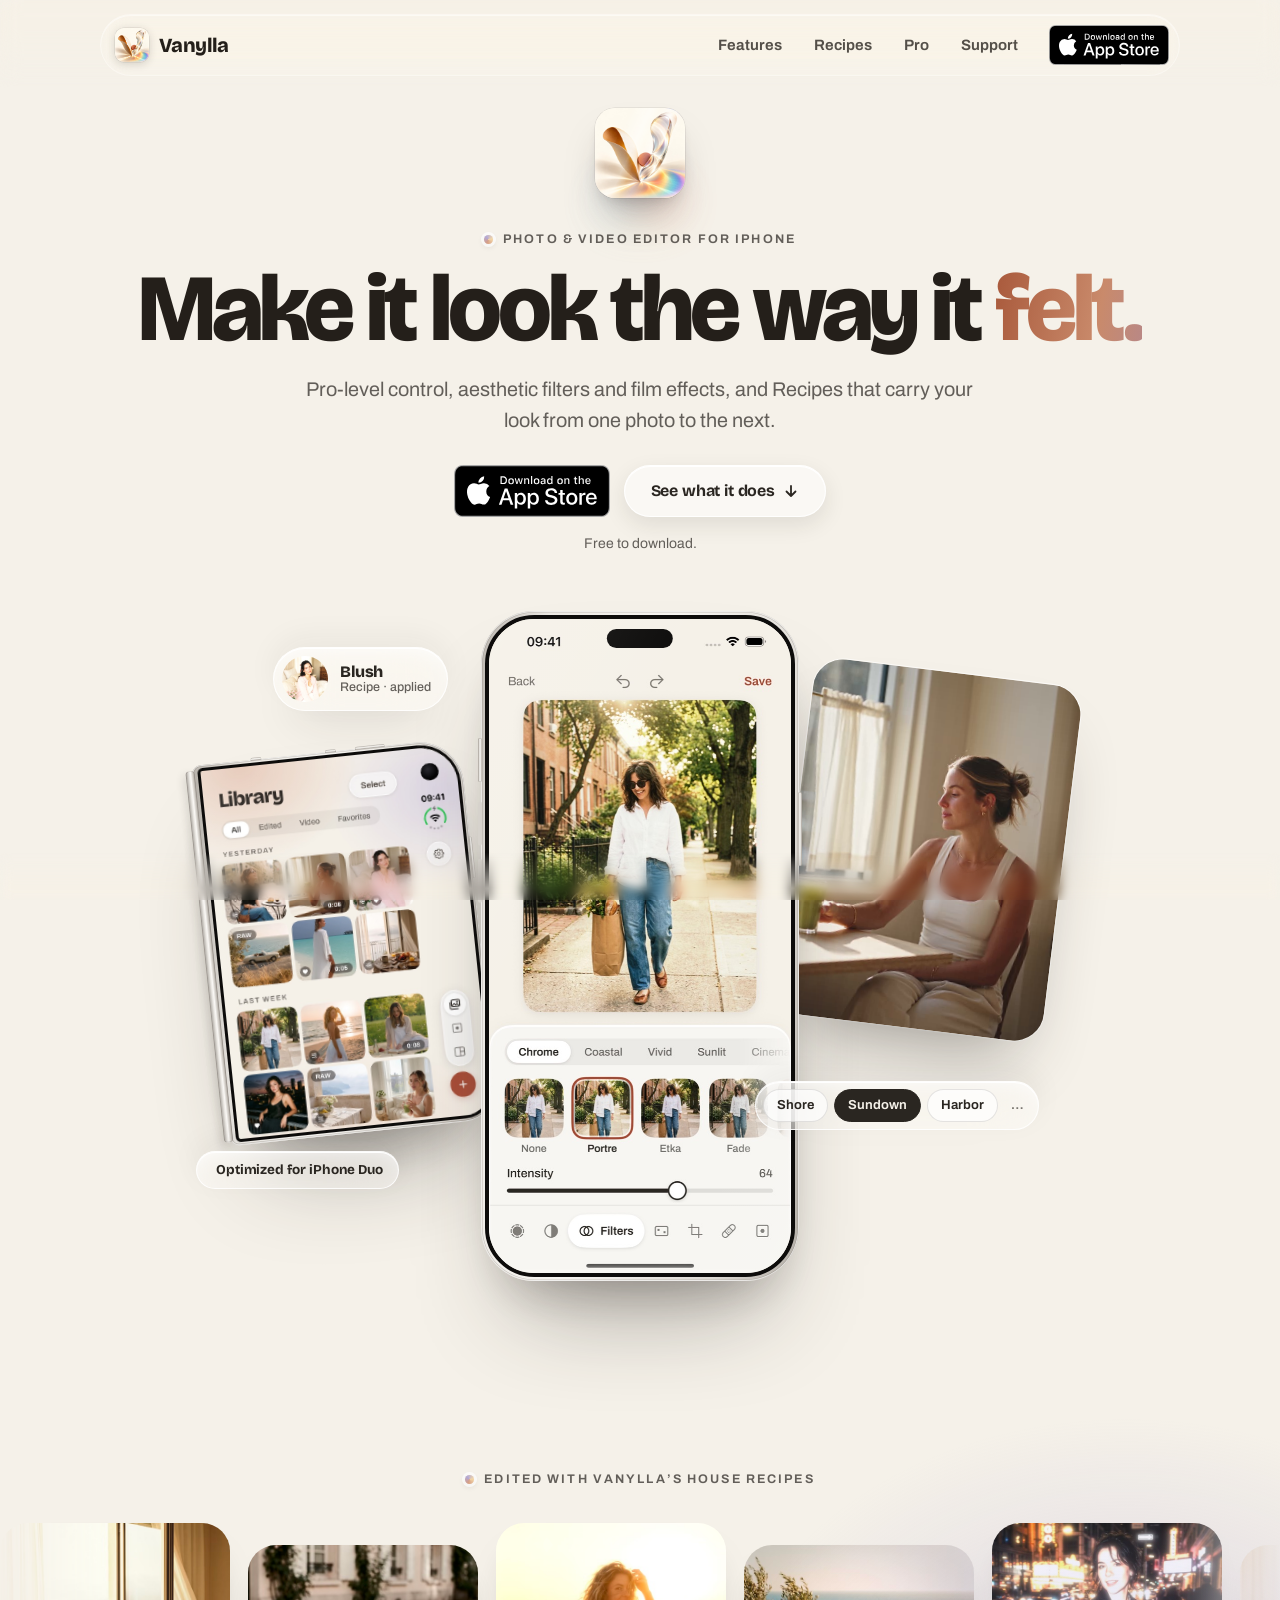
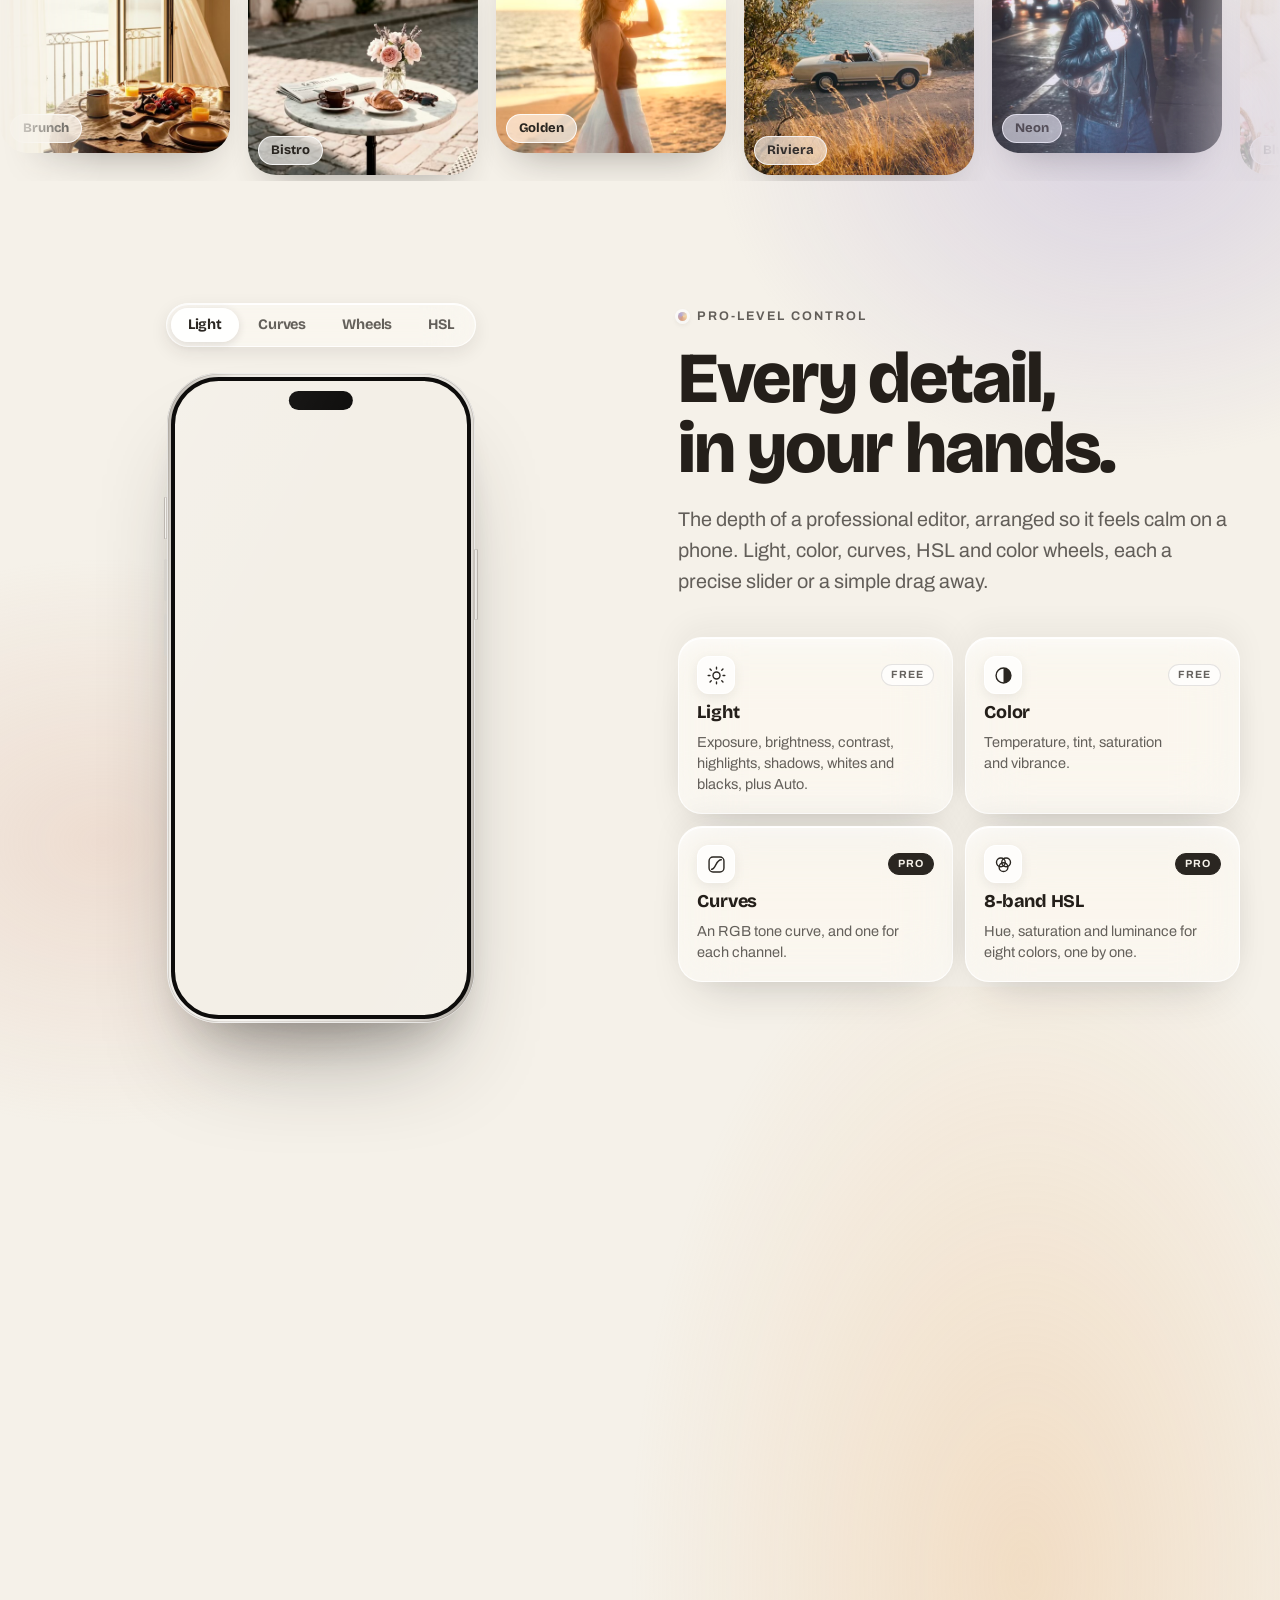
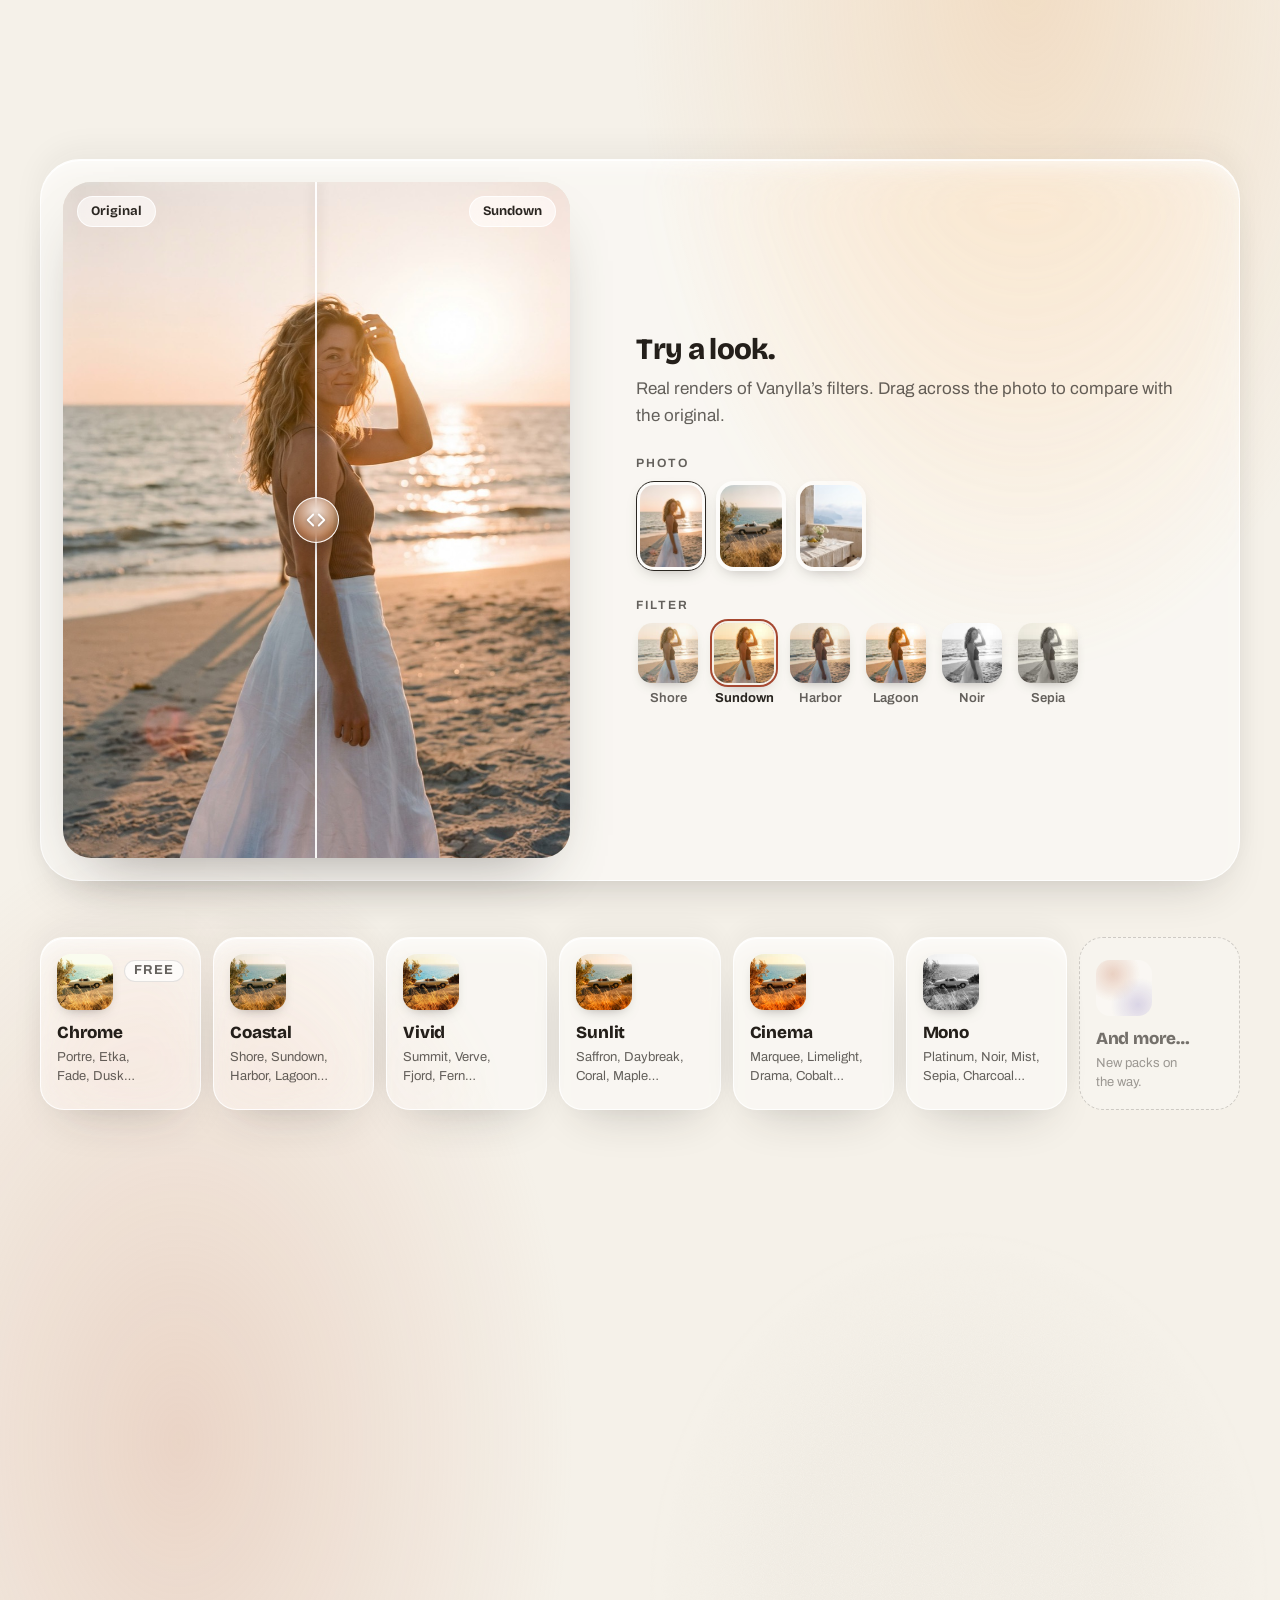
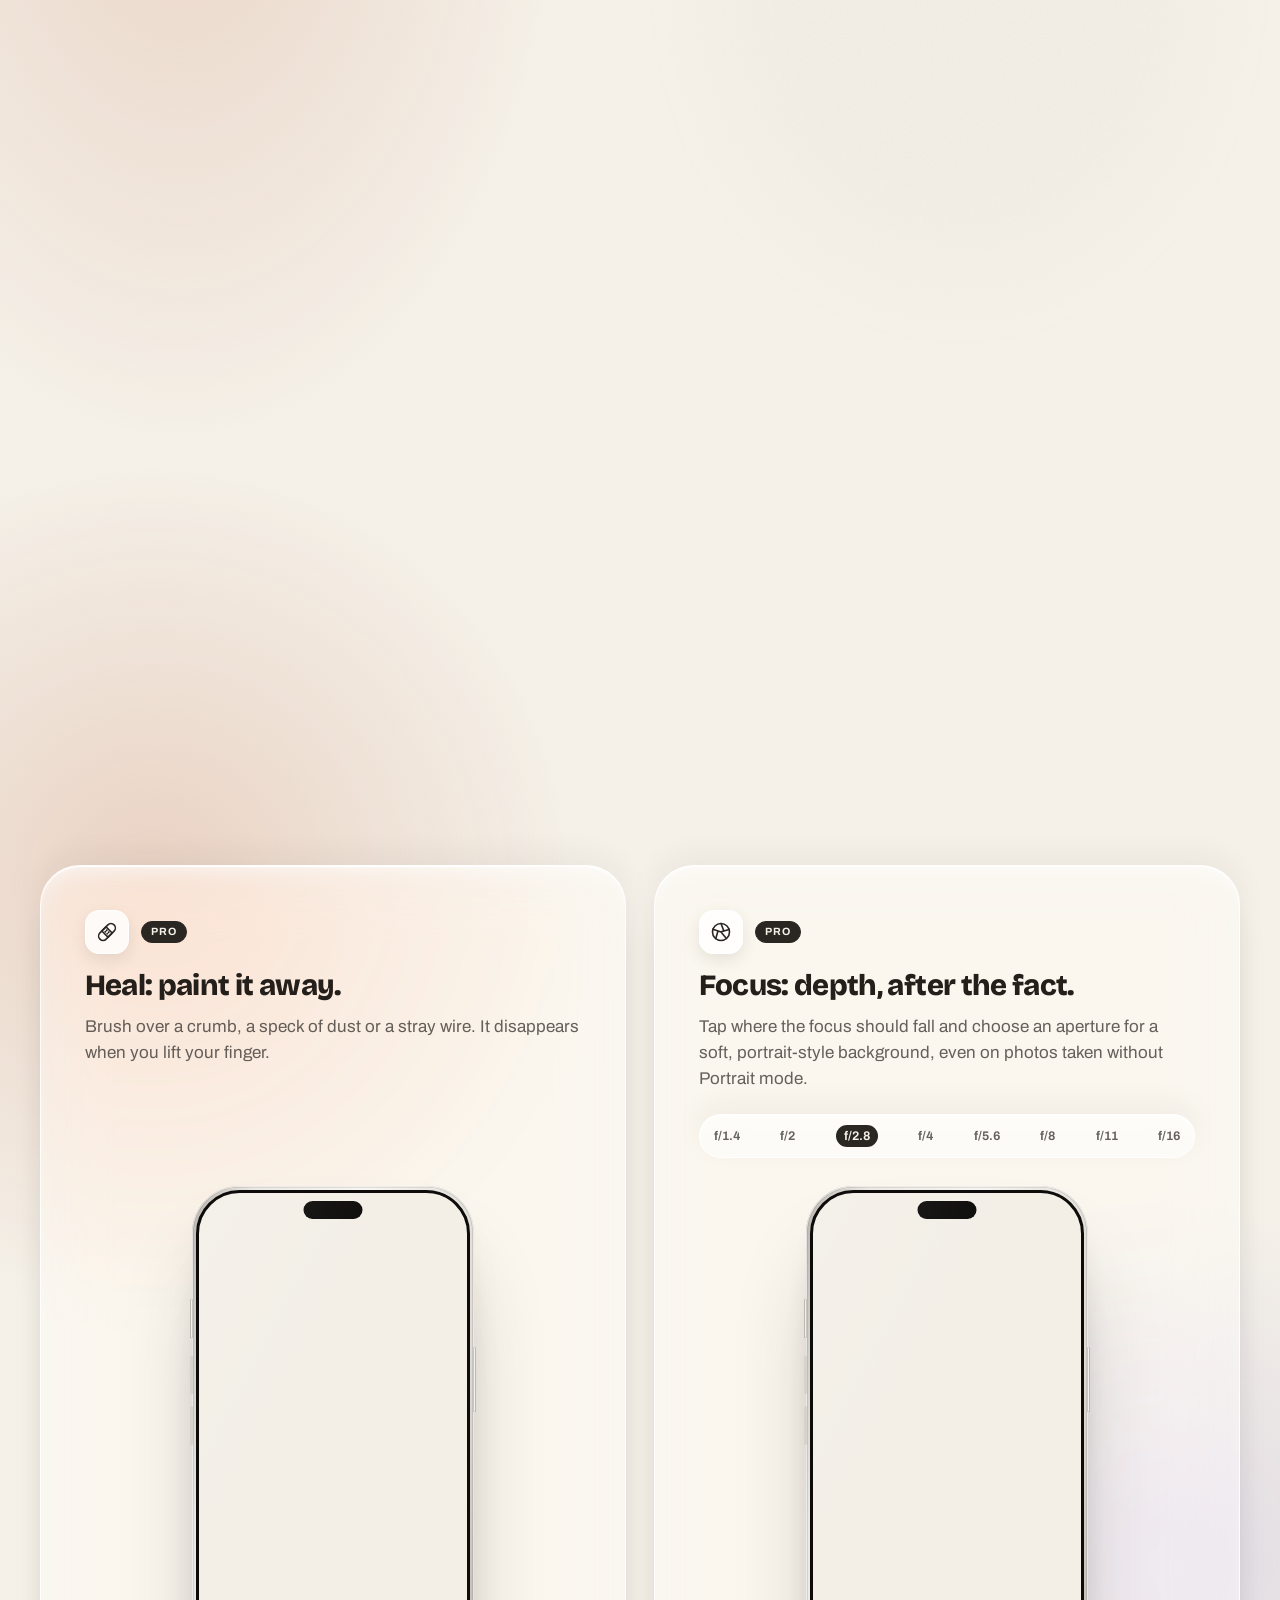
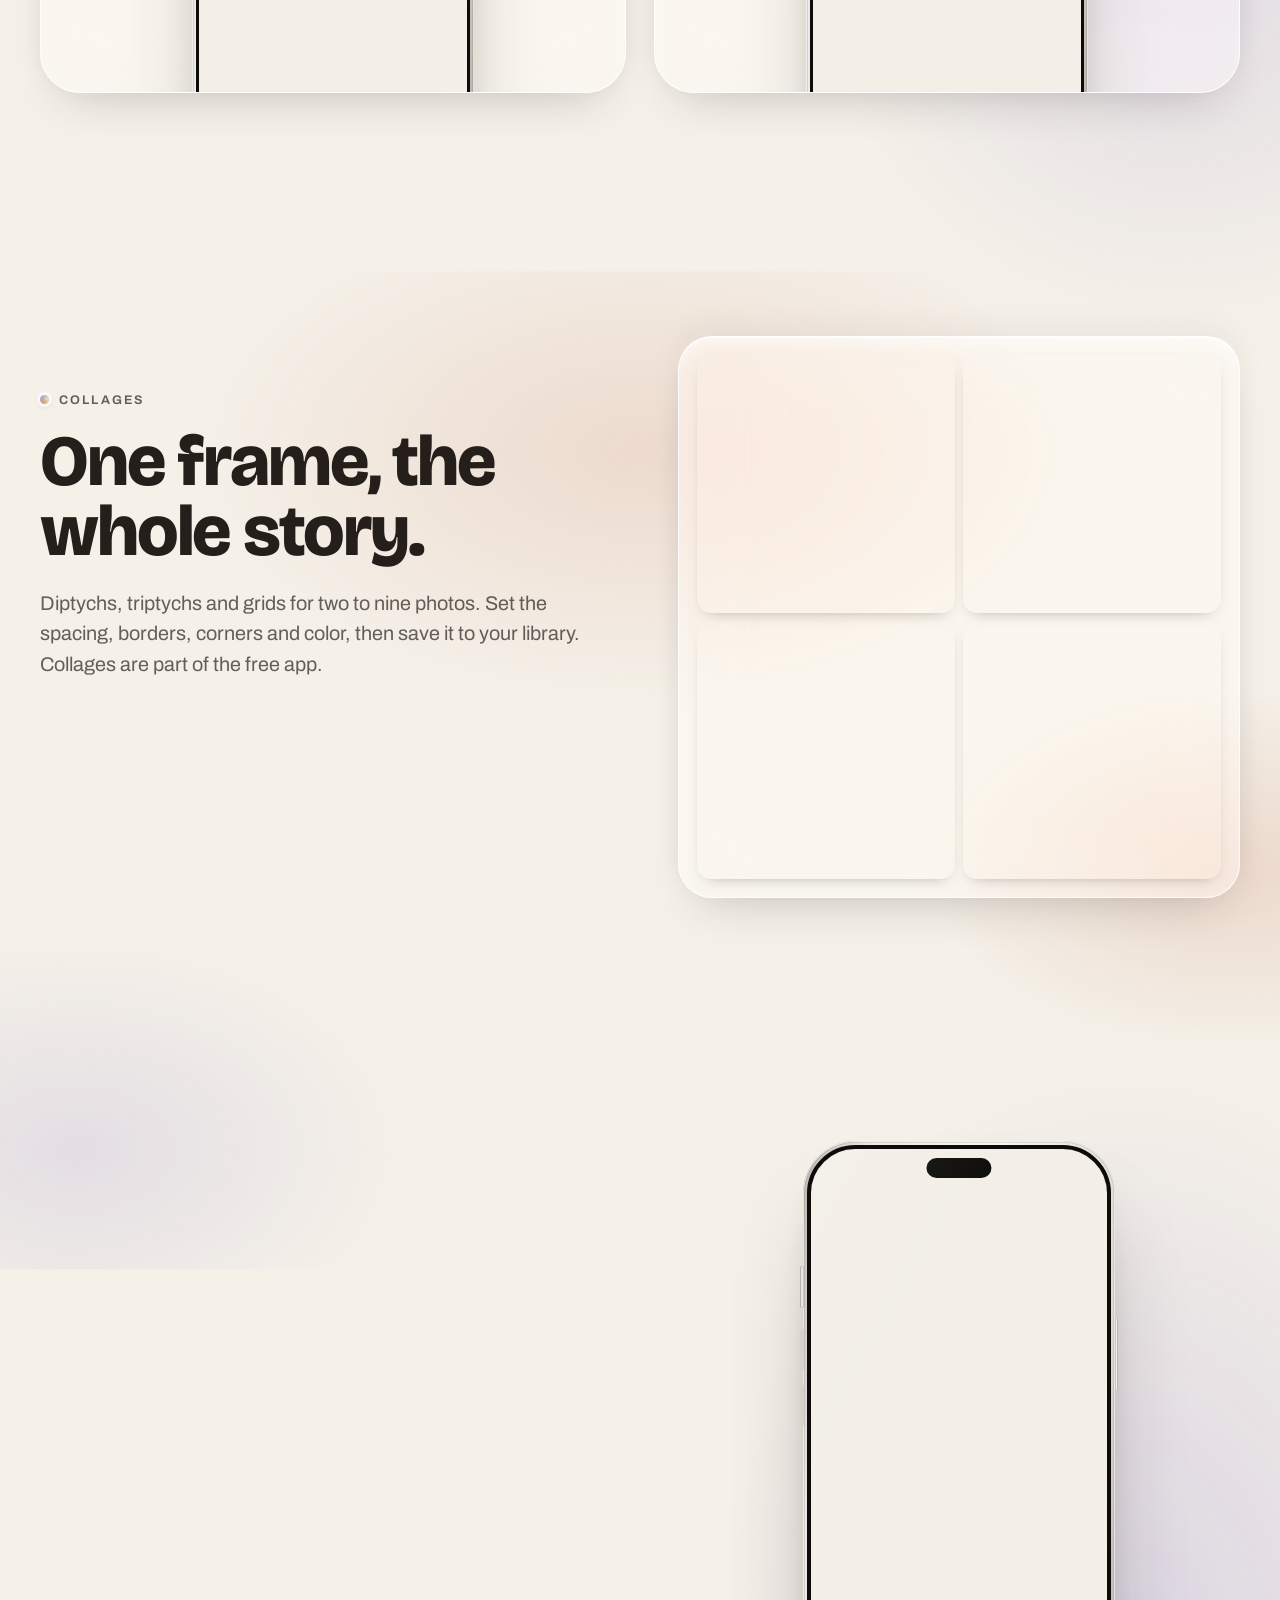
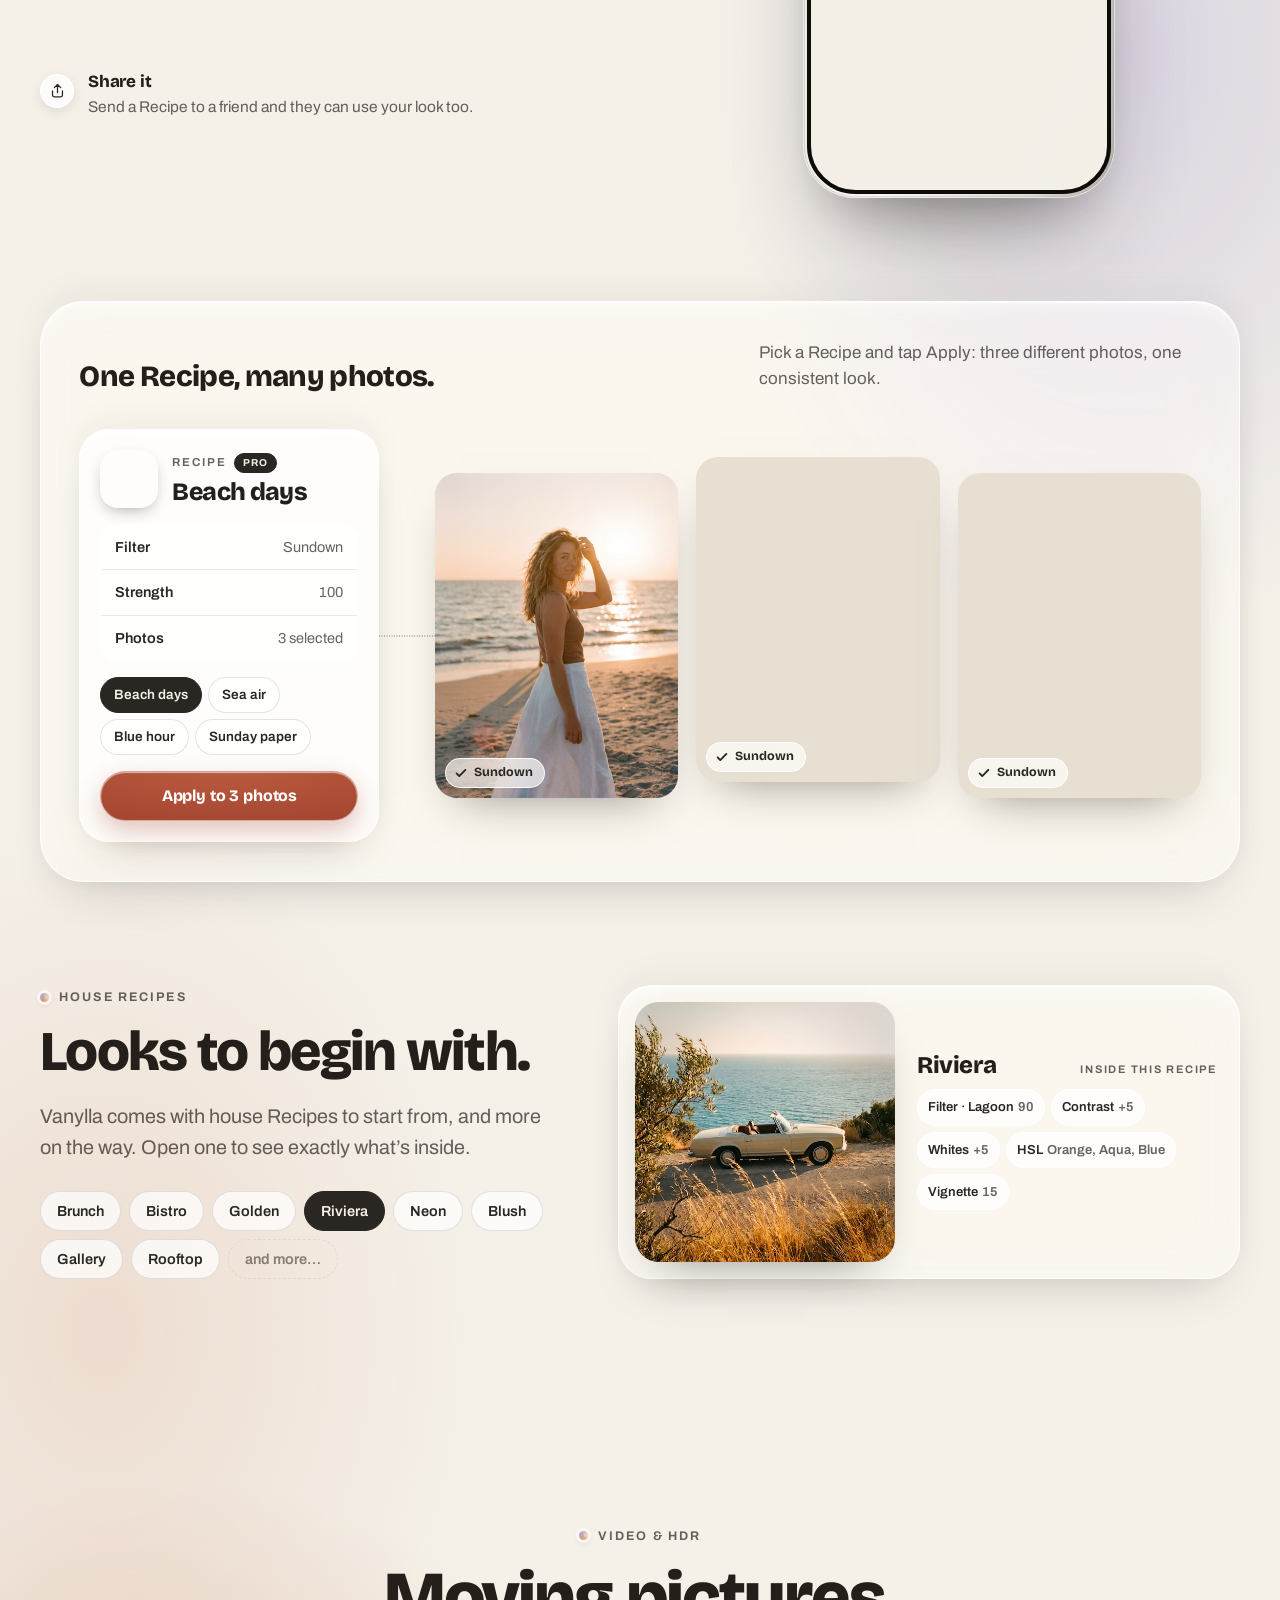
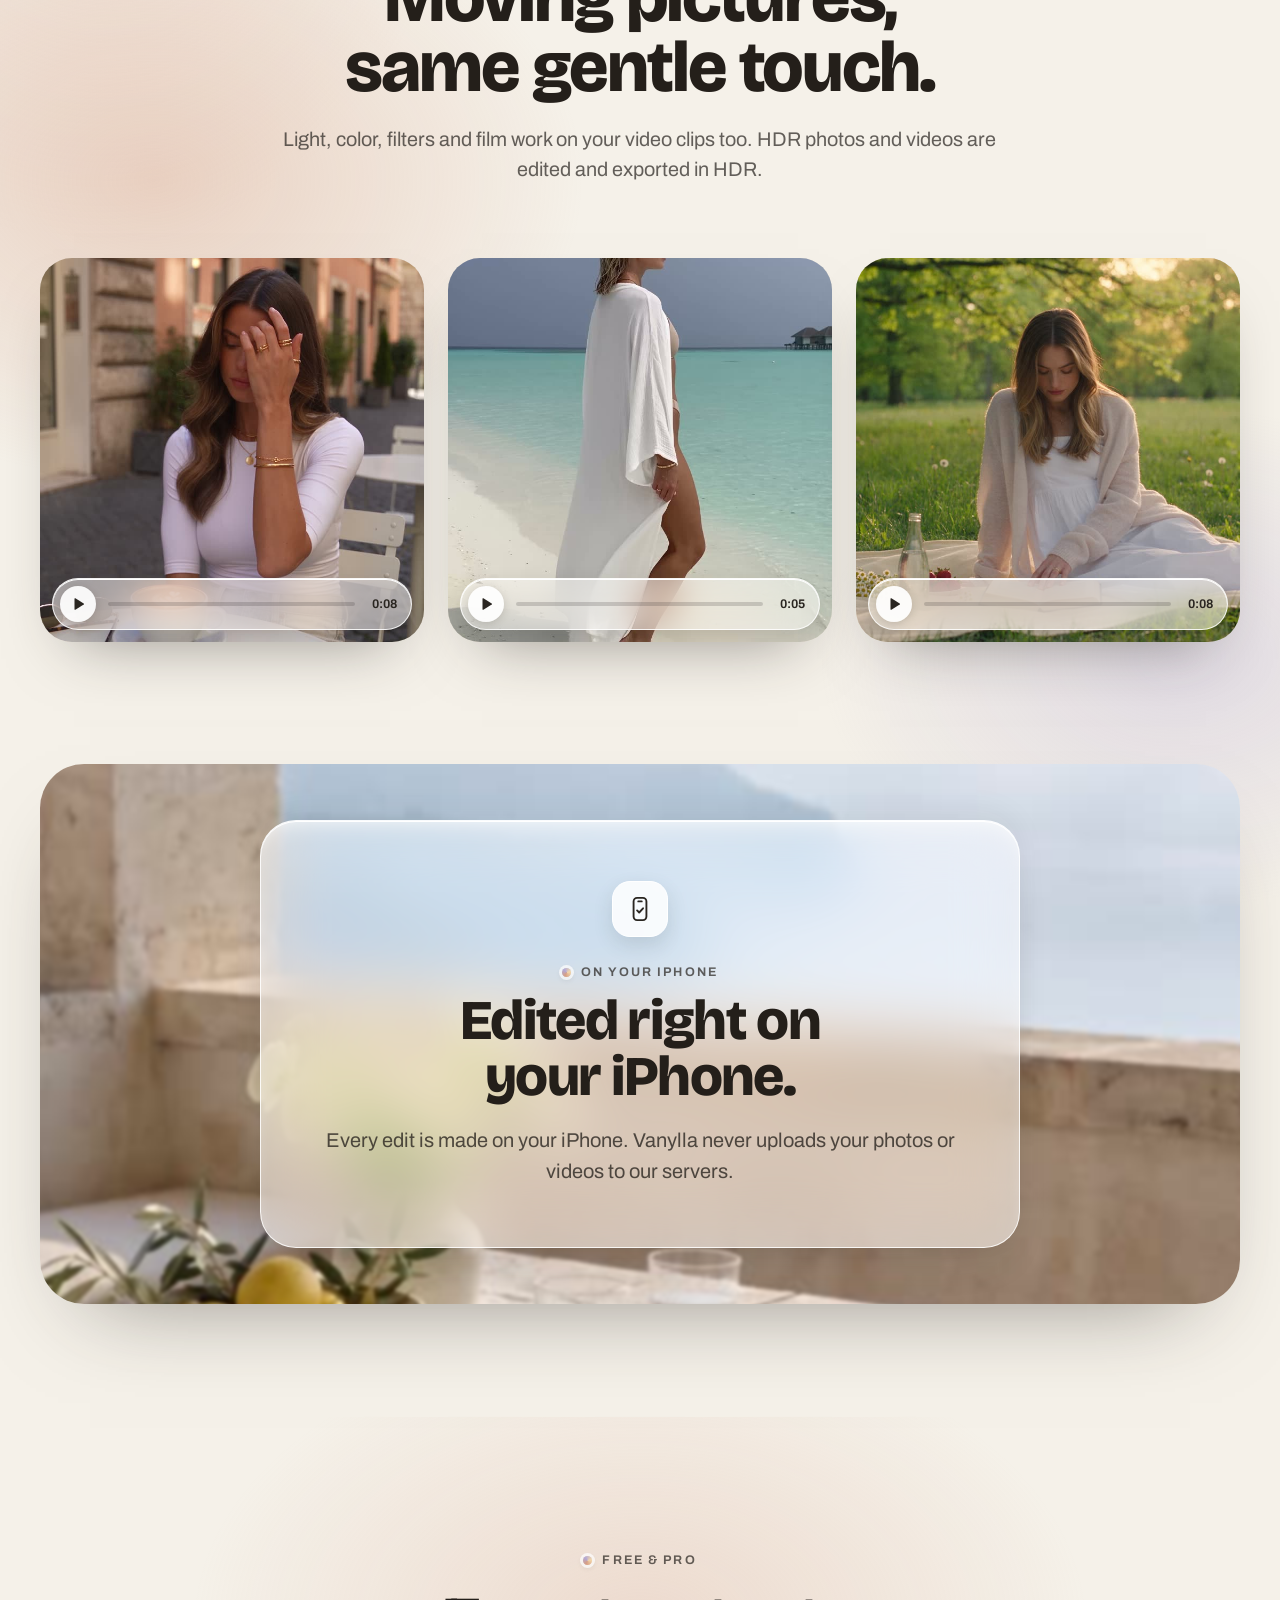
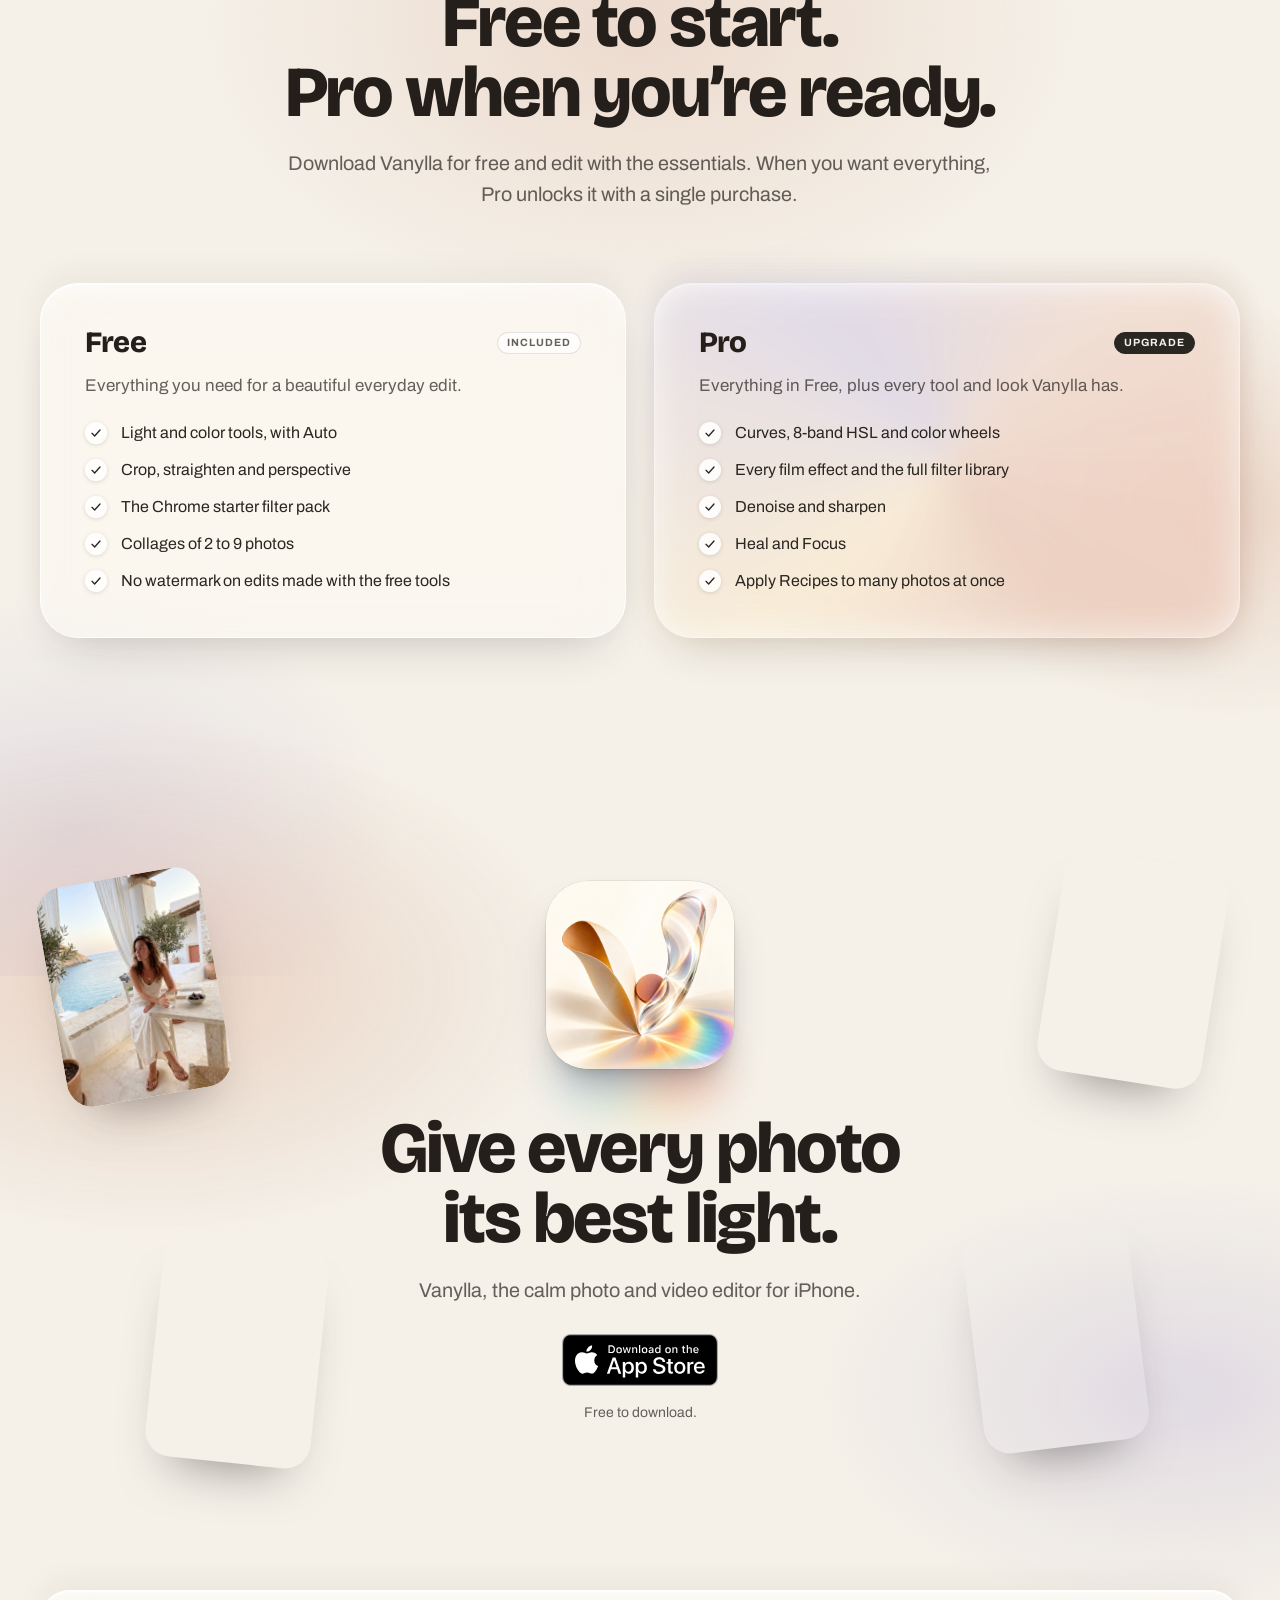
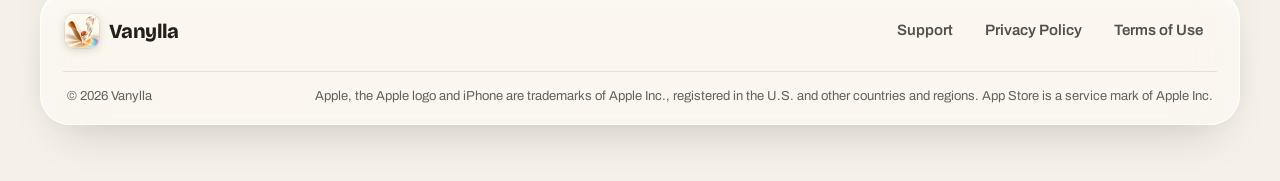
==== commit ebfeeb23: "Thinner iPhone bezel and a smaller Dynamic Island, after the owner's reference Co-Authored-By: Claud" ====
--- a/index.html
+++ b/index.html
@@ -25,13 +25,13 @@
   <meta name="twitter:image" content="https://davidkalaejian.github.io/Vanylla.app/assets/og.jpg">
   <link rel="preload" href="assets/fonts/BricolageGrotesque.woff" as="font" type="font/woff" crossorigin>
   <link rel="preload" href="assets/fonts/Archivo.woff" as="font" type="font/woff" crossorigin>
-  <link rel="stylesheet" href="assets/css/site.css?v=7">
+  <link rel="stylesheet" href="assets/css/site.css?v=8">
   <script>
     /* Hide-then-reveal only when JS runs; if site.js never arrives, show everything after 3 s. */
     document.documentElement.classList.add("js");
     setTimeout(function () { if (!window.VANYLLA_READY) document.documentElement.classList.remove("js"); }, 3000);
   </script>
-  <script src="assets/js/site.js?v=7" defer></script>
+  <script src="assets/js/site.js?v=8" defer></script>
 </head>
 <body>
   <a class="skip-link" href="#main">Skip to content</a>
--- a/assets/css/site.css
+++ b/assets/css/site.css
@@ -404,13 +404,13 @@
 .phone::after { right: calc(var(--w) * -.009); top: 27%; height: 11%; background: linear-gradient(270deg, #bdb8b1, #f3f1ed 50%, #d8d4ce); }
 .phone .screen {
   position: relative; overflow: hidden; aspect-ratio: 1179 / 2556; box-sizing: content-box;
-  border: calc(var(--w) * .026) solid #0d0c0b;
+  border: calc(var(--w) * .014) solid #0d0c0b;
   border-radius: calc(var(--w) * .155);
   background: #f3efe7; transform: translateZ(0);
 }
 .phone .screen img { position: absolute; inset: 0; width: 100%; height: 100%; object-fit: cover; }
 .phone .screen::before { /* Dynamic Island */
-  content: ""; position: absolute; z-index: 2; left: 50%; top: calc(var(--w) * .027); width: 31%; height: calc(var(--w) * .088);
+  content: ""; position: absolute; z-index: 2; left: 50%; top: calc(var(--w) * .03); width: 22%; height: calc(var(--w) * .062);
   translate: -50% 0; border-radius: 99px; background: #0b0a09;
 }
 .phone .screen::after { /* glass reflection */
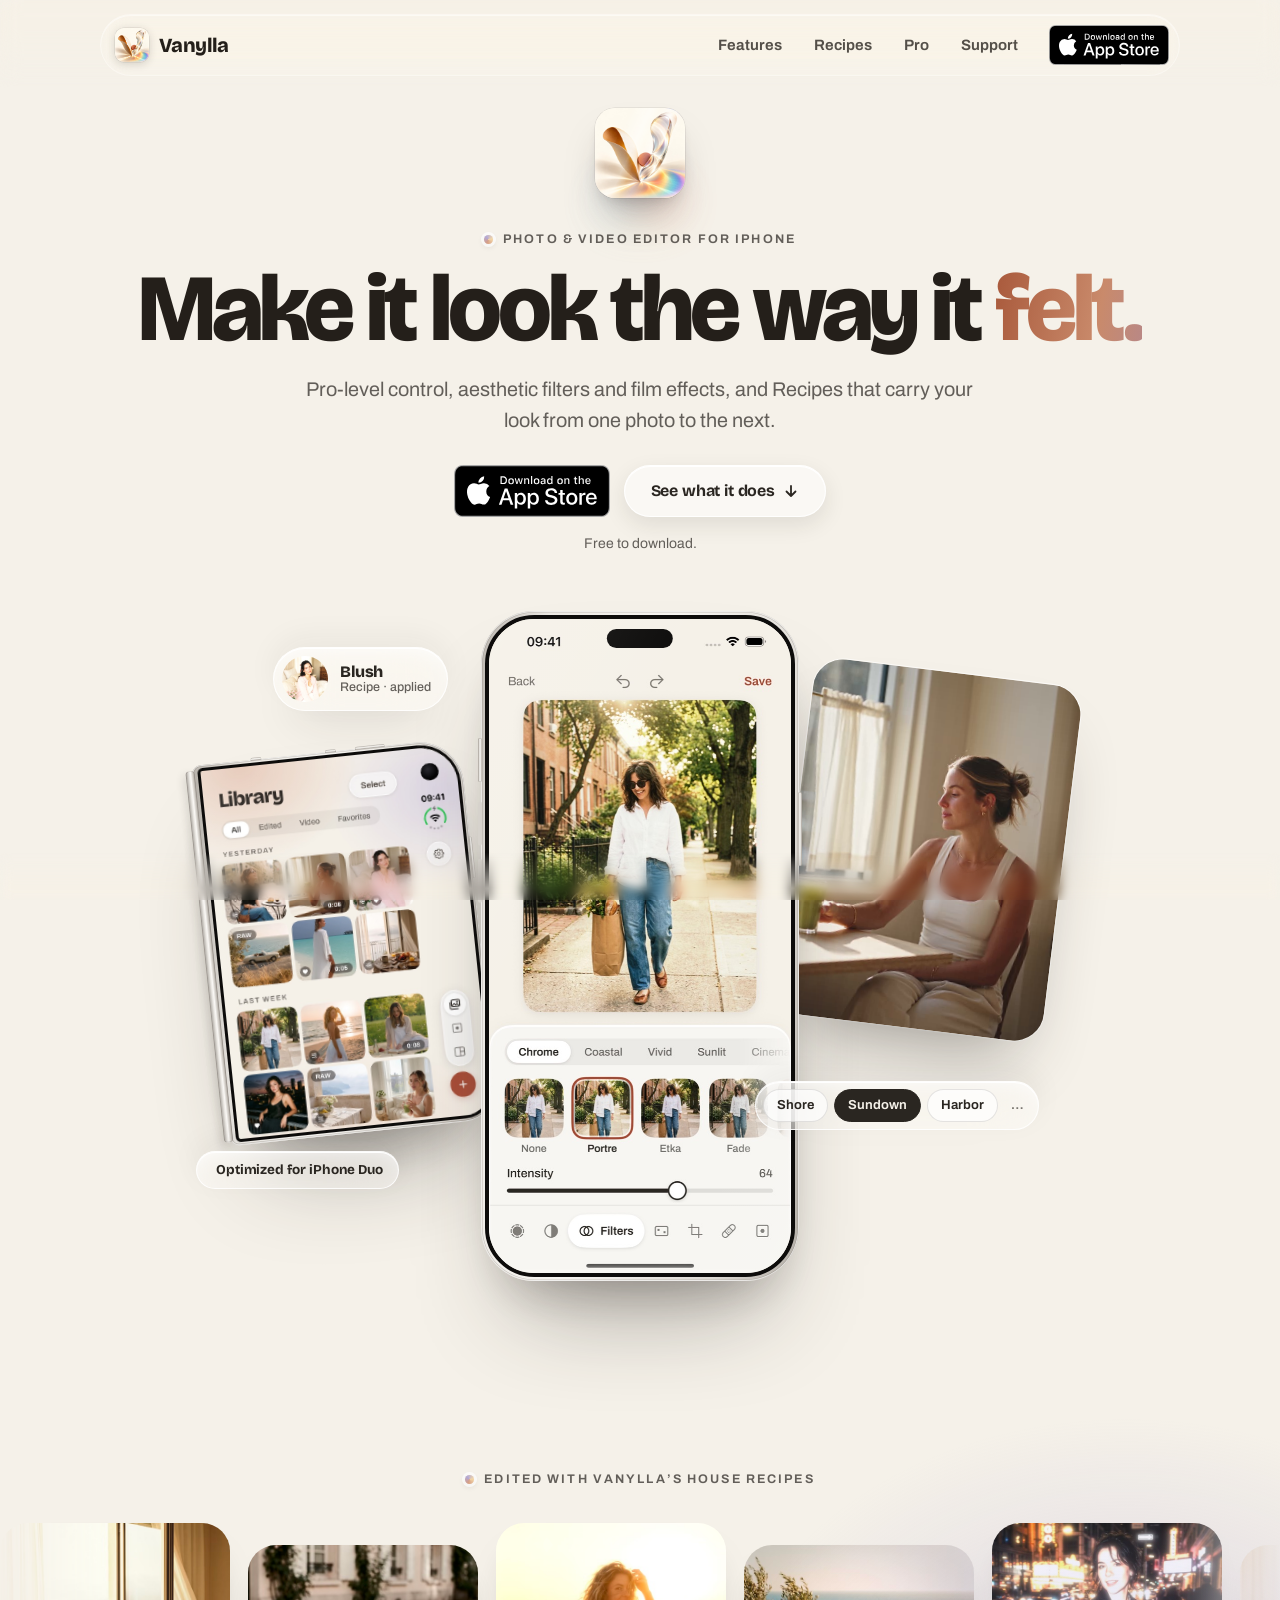
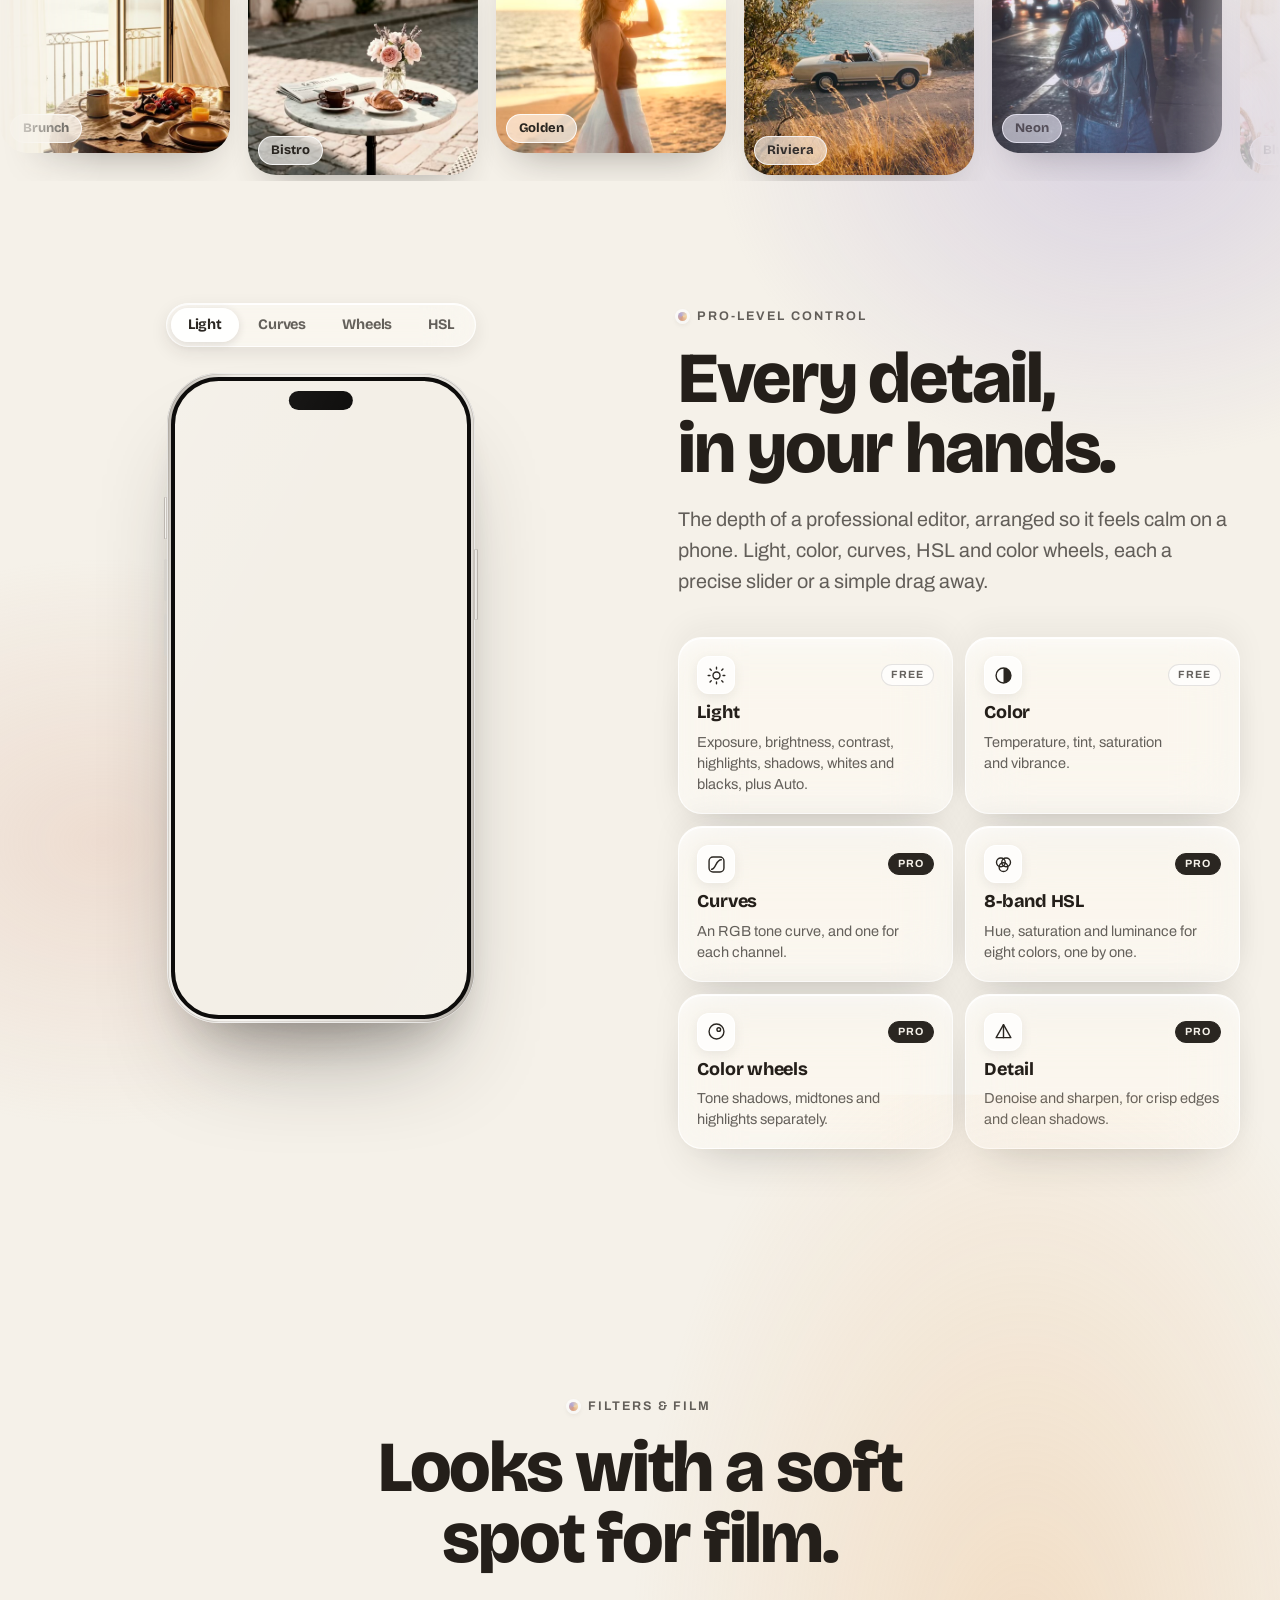
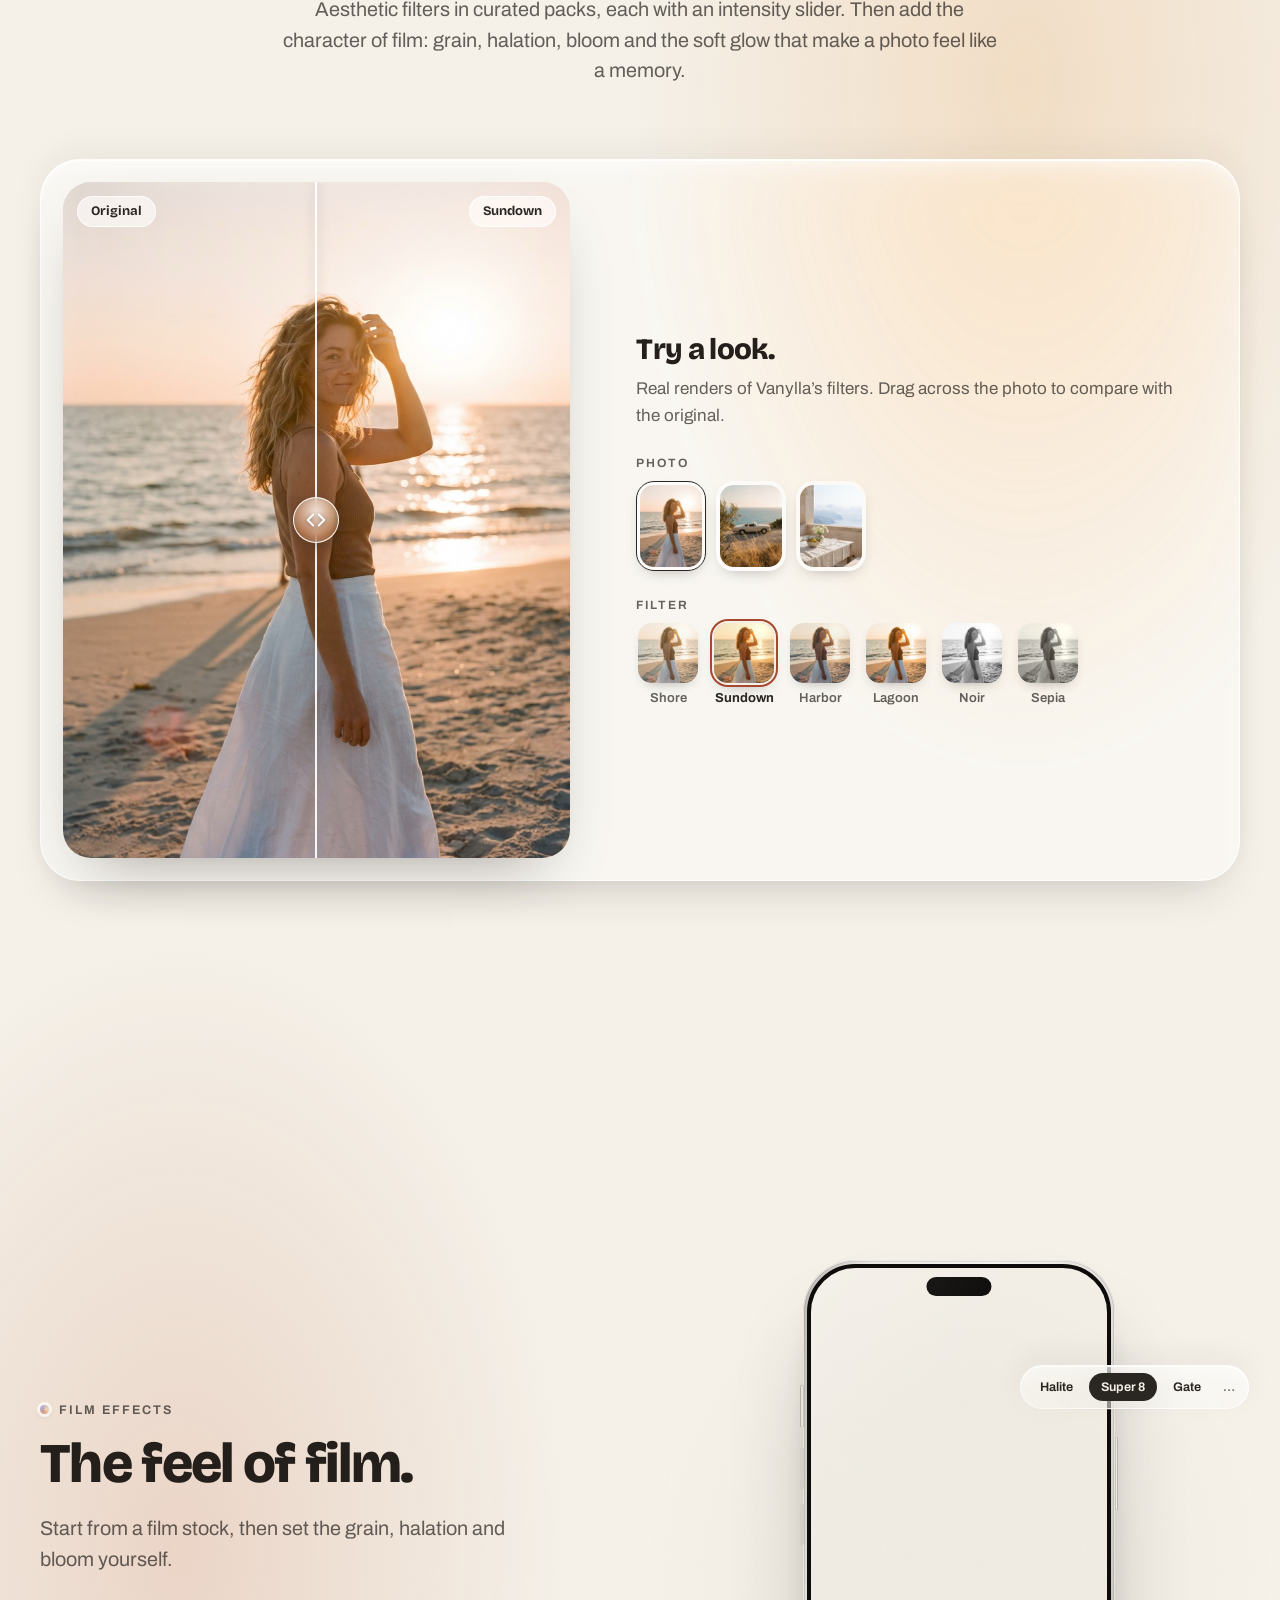
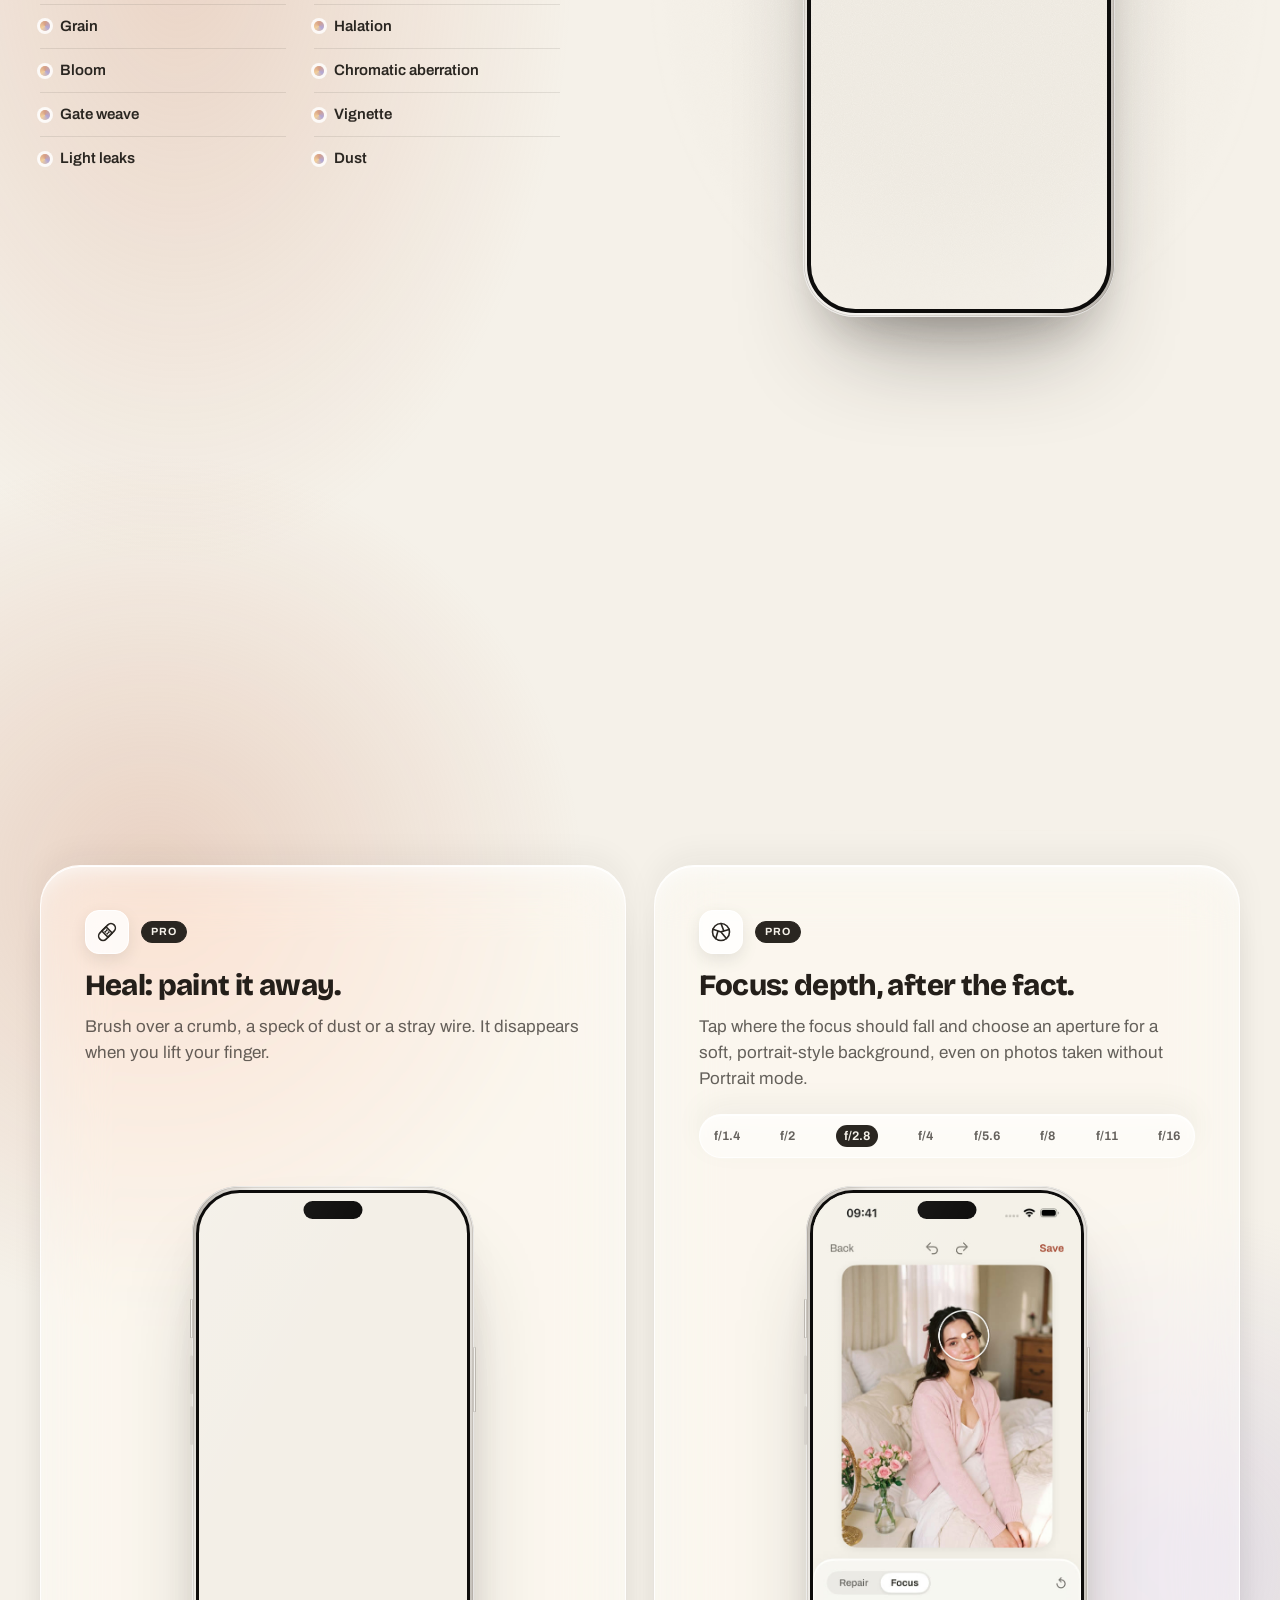
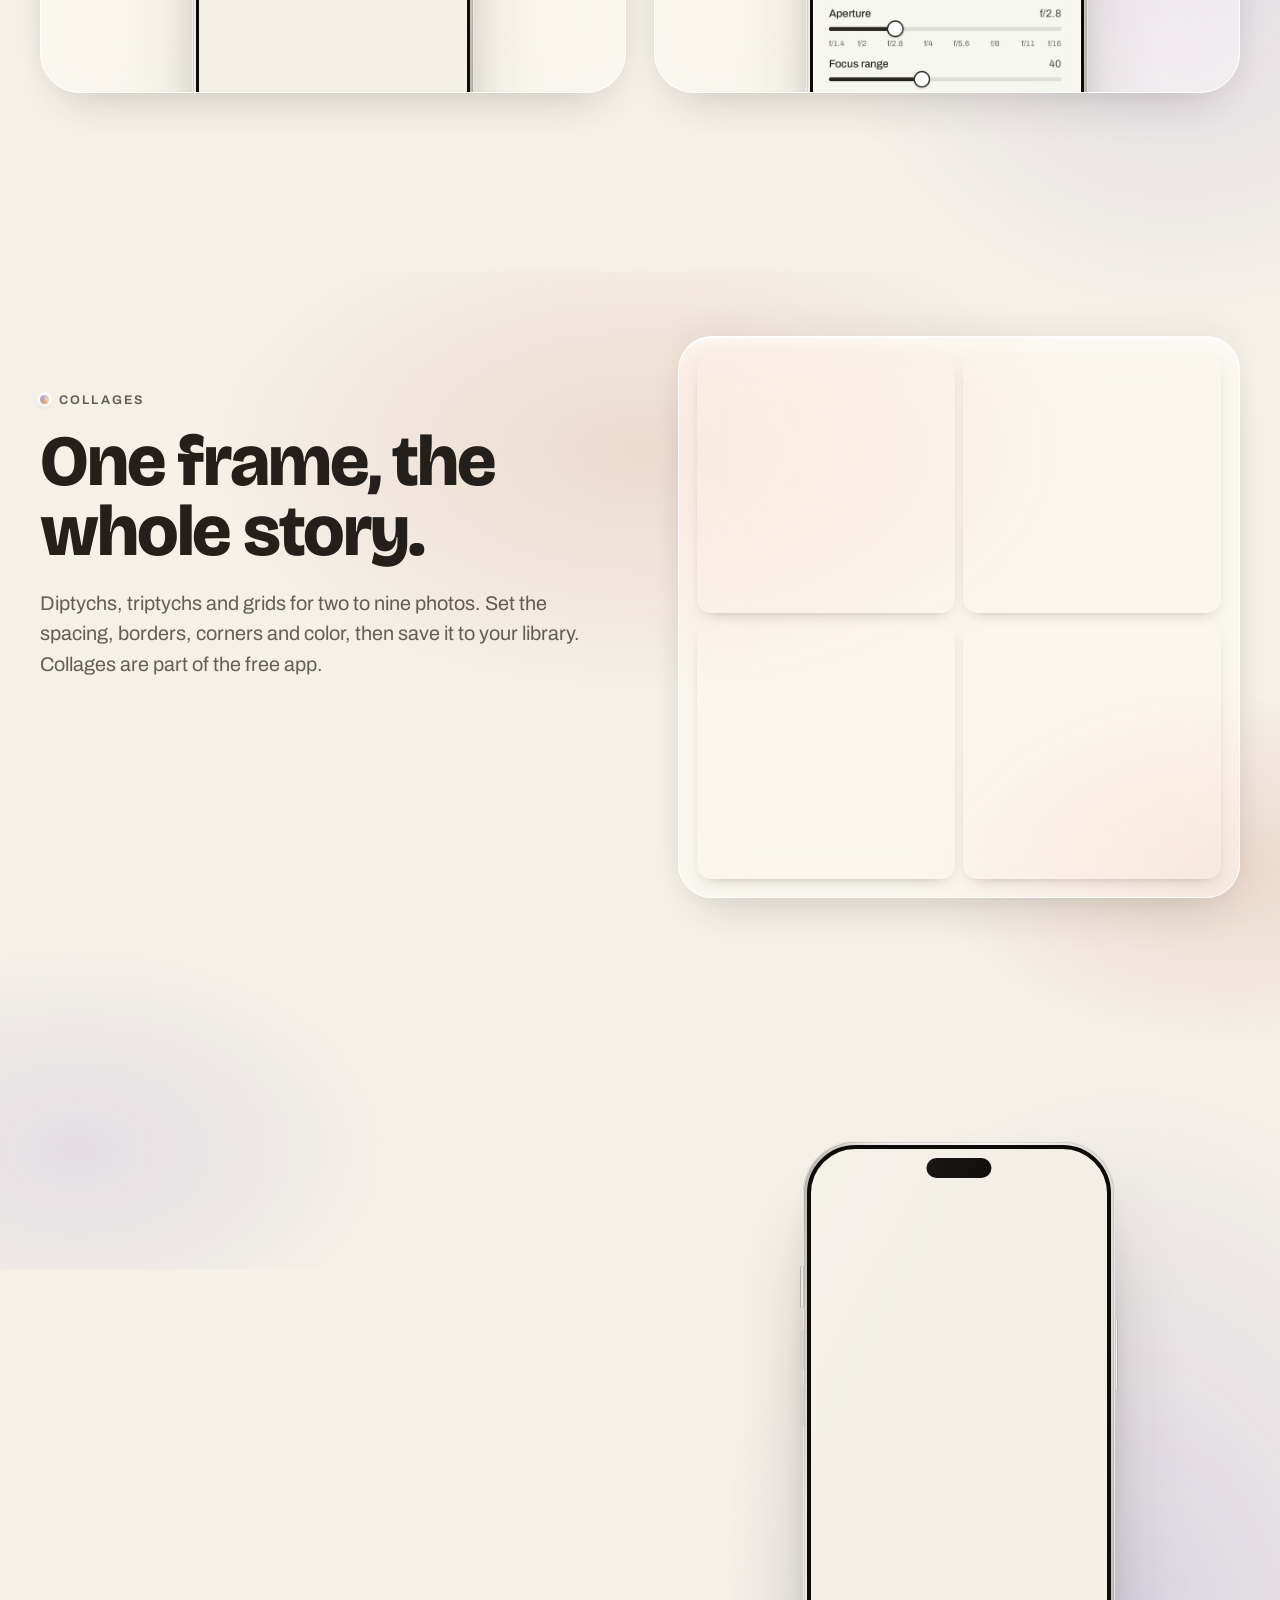
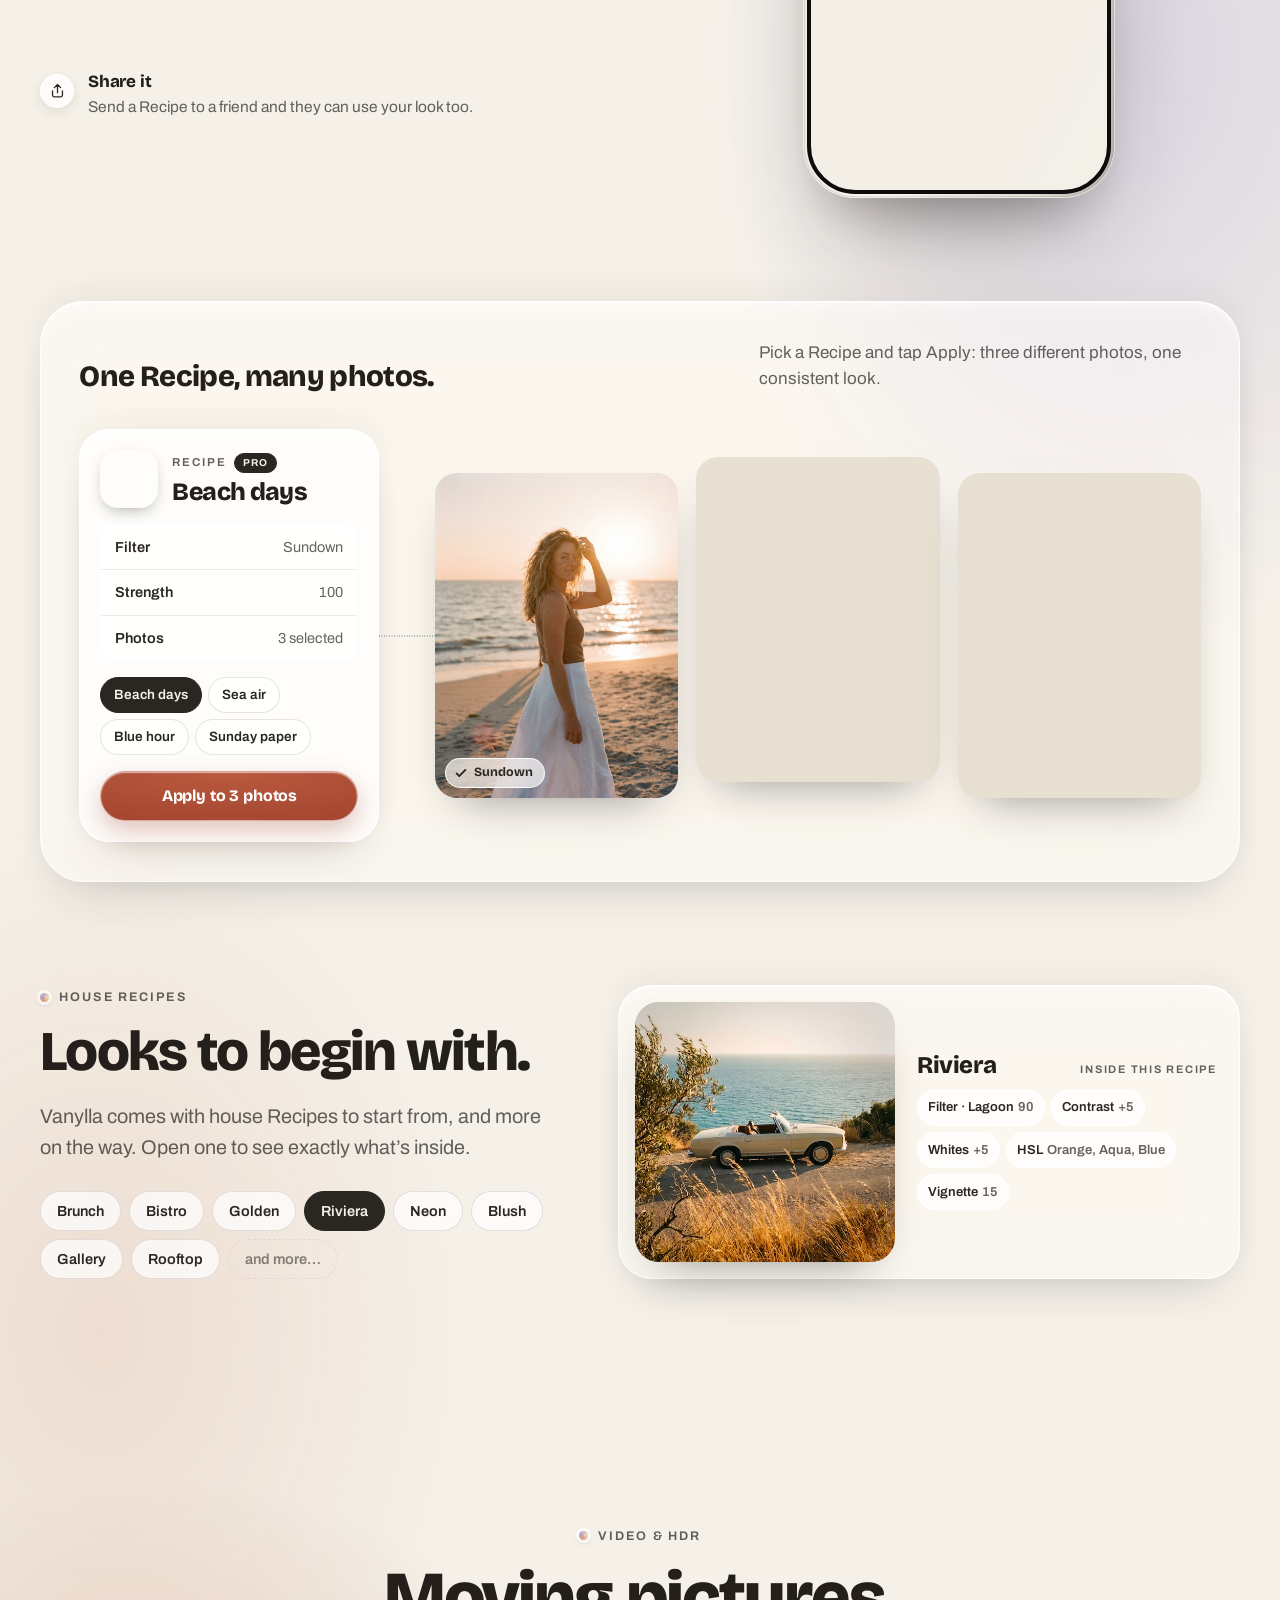
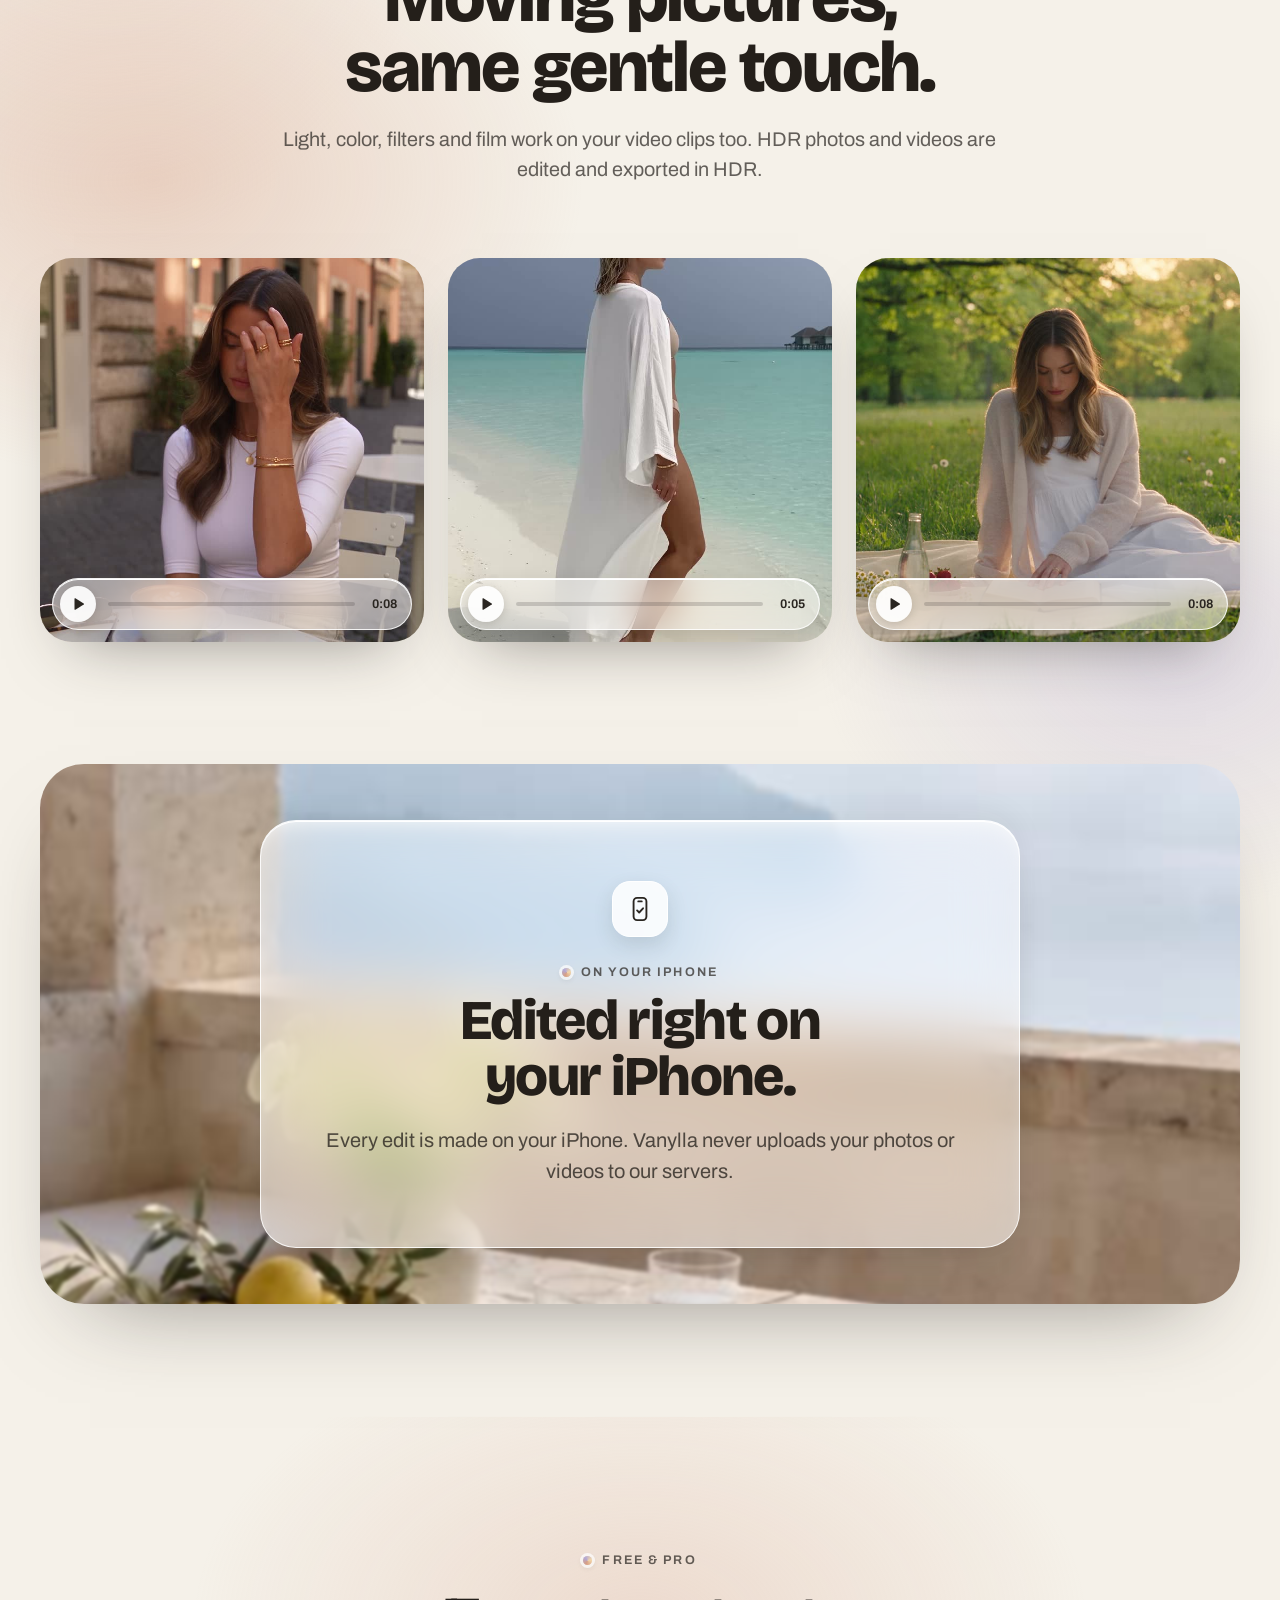
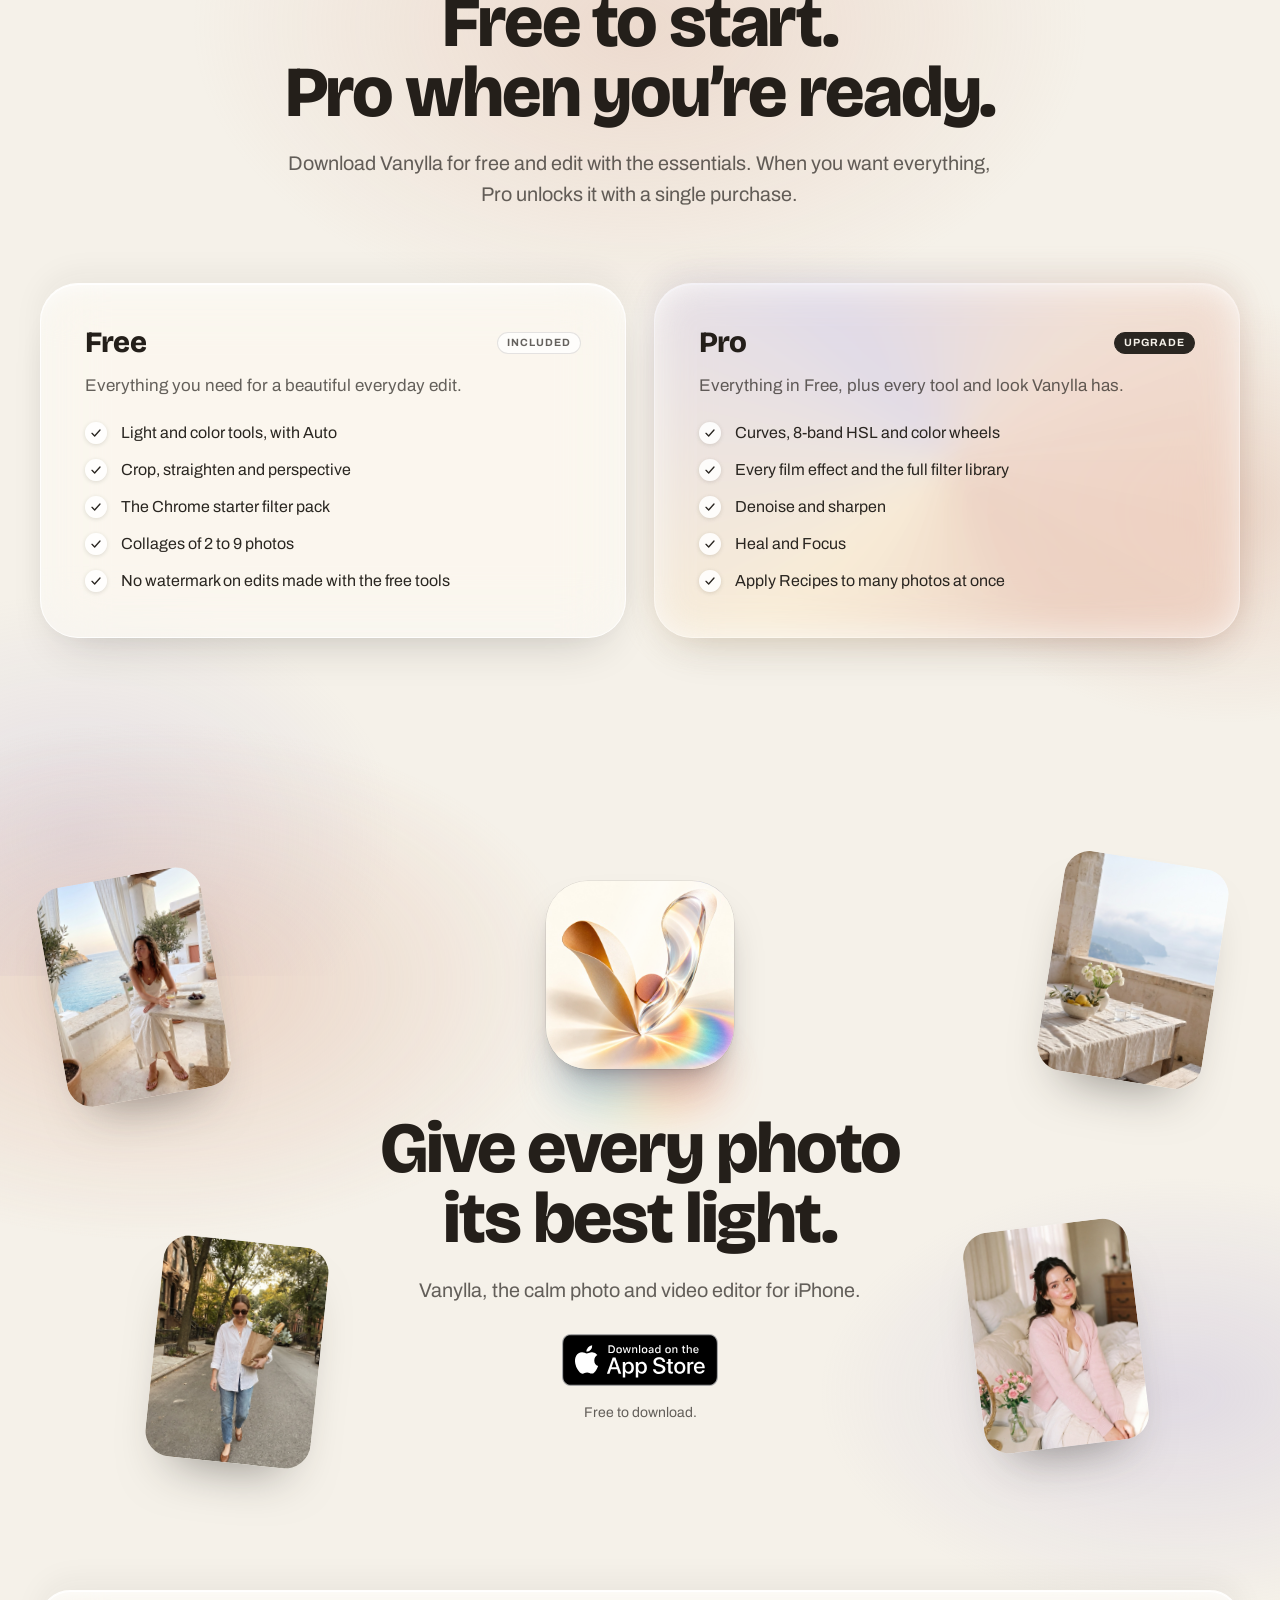
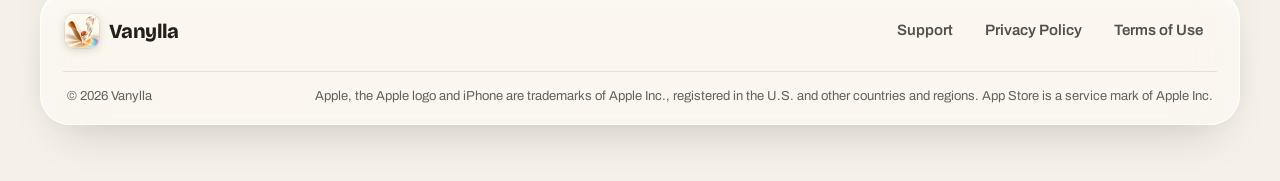
==== commit b795892a: "Publish the Privacy Policy and the Terms of Use; long-text styles for the two pages The Privacy Poli" ====
--- a/index.html
+++ b/index.html
@@ -25,7 +25,7 @@
   <meta name="twitter:image" content="https://davidkalaejian.github.io/Vanylla.app/assets/og.jpg">
   <link rel="preload" href="assets/fonts/BricolageGrotesque.woff" as="font" type="font/woff" crossorigin>
   <link rel="preload" href="assets/fonts/Archivo.woff" as="font" type="font/woff" crossorigin>
-  <link rel="stylesheet" href="assets/css/site.css?v=8">
+  <link rel="stylesheet" href="assets/css/site.css?v=9">
   <script>
     /* Hide-then-reveal only when JS runs; if site.js never arrives, show everything after 3 s. */
     document.documentElement.classList.add("js");
--- a/assets/css/site.css
+++ b/assets/css/site.css
@@ -942,3 +942,48 @@
   .glass, .seg, .btn-glass, .nav-bar, .transport, .lab-tag, .ribbon figcaption, .target figcaption { background: rgba(252, 250, 246, .96) !important; -webkit-backdrop-filter: none !important; backdrop-filter: none !important; }
   .edge { display: none; }
 }
+
+/* ---------- Policy and terms pages (T-141) ---------- */
+/* Long text in the subpage card: the header stays centred; the facts block and the text read left-aligned at one
+   comfortable measure, with display-face section headings below the h1 and links in the accent. */
+.page-card--prose { --measure: 38rem; max-width: 820px; }
+.page-card--prose .lede { max-width: 30em; }
+.doc-meta {
+  max-width: var(--measure); margin: 32px auto 0; padding: 4px 22px; border-radius: 22px; text-align: left;
+  background: rgba(255, 255, 255, .7); border: 1px solid #fff;
+  font-size: 15.5px; line-height: 1.5; color: var(--ink-80);
+}
+.doc-meta > div { display: grid; grid-template-columns: 8.5rem minmax(0, 1fr); gap: 2px 18px; align-items: baseline; padding: 13px 0; }
+.doc-meta > div + div { border-top: 1px solid var(--hair); }
+.doc-meta dt { font: 650 11.5px/1.5 var(--text); letter-spacing: .15em; text-transform: uppercase; color: var(--ink-72); }
+.doc-meta dd { margin: 0; min-width: 0; overflow-wrap: anywhere; }
+.prose { max-width: var(--measure); margin: 0 auto; text-align: left; font-size: 17px; line-height: 1.65; color: var(--ink-80); }
+.prose h2 {
+  margin: 40px 0 14px; padding-top: 34px; border-top: 1px solid var(--hair);
+  font-family: var(--display); font-weight: 800; font-optical-sizing: none; font-variation-settings: "opsz" 28, "wdth" 100;
+  font-size: clamp(23px, 2.4vw, 28px); letter-spacing: -.022em; line-height: 1.12; color: var(--ink-title);
+}
+.prose p { margin: 0 0 1em; }
+.prose > :last-child { margin-bottom: 0; }
+.prose ul { display: grid; gap: 10px; margin: 0 0 1.1em; }
+.prose li { position: relative; padding-left: 24px; }
+.prose li::before {
+  content: ""; position: absolute; left: 5px; top: calc(.825em - 3.5px); width: 7px; height: 7px; border-radius: 50%;
+  background: conic-gradient(from 200deg, rgb(var(--peach)), rgb(var(--lilac)), #f3d7a8, rgb(var(--peach)));
+  box-shadow: 0 0 0 2px rgba(255, 255, 255, .7), 0 1px 4px rgba(42, 38, 33, .2);
+}
+.prose a, .doc-meta a {
+  color: var(--accent); text-decoration: underline; text-decoration-thickness: 1px; text-underline-offset: .2em;
+  text-decoration-color: color-mix(in oklch, var(--accent) 45%, transparent); overflow-wrap: anywhere; border-radius: 2px;
+  transition: color .2s, text-decoration-color .2s;
+}
+.prose a:hover, .doc-meta a:hover { color: var(--accent-bottom); text-decoration-color: currentColor; }
+.page-card--prose .cta-row { max-width: var(--measure); margin: 40px auto 0; padding-top: 34px; border-top: 1px solid var(--hair); }
+@media (max-width: 640px) {
+  .page-card--prose { padding-inline: 22px; border-radius: 34px; }
+  .doc-meta { margin-top: 26px; padding: 2px 18px; }
+  .doc-meta > div { grid-template-columns: minmax(0, 1fr); gap: 3px; padding: 12px 0; }
+  .prose { font-size: 16.5px; line-height: 1.62; }
+  .prose h2 { margin-top: 32px; padding-top: 28px; }
+  .page-card--prose .cta-row { margin-top: 32px; padding-top: 28px; }
+}
